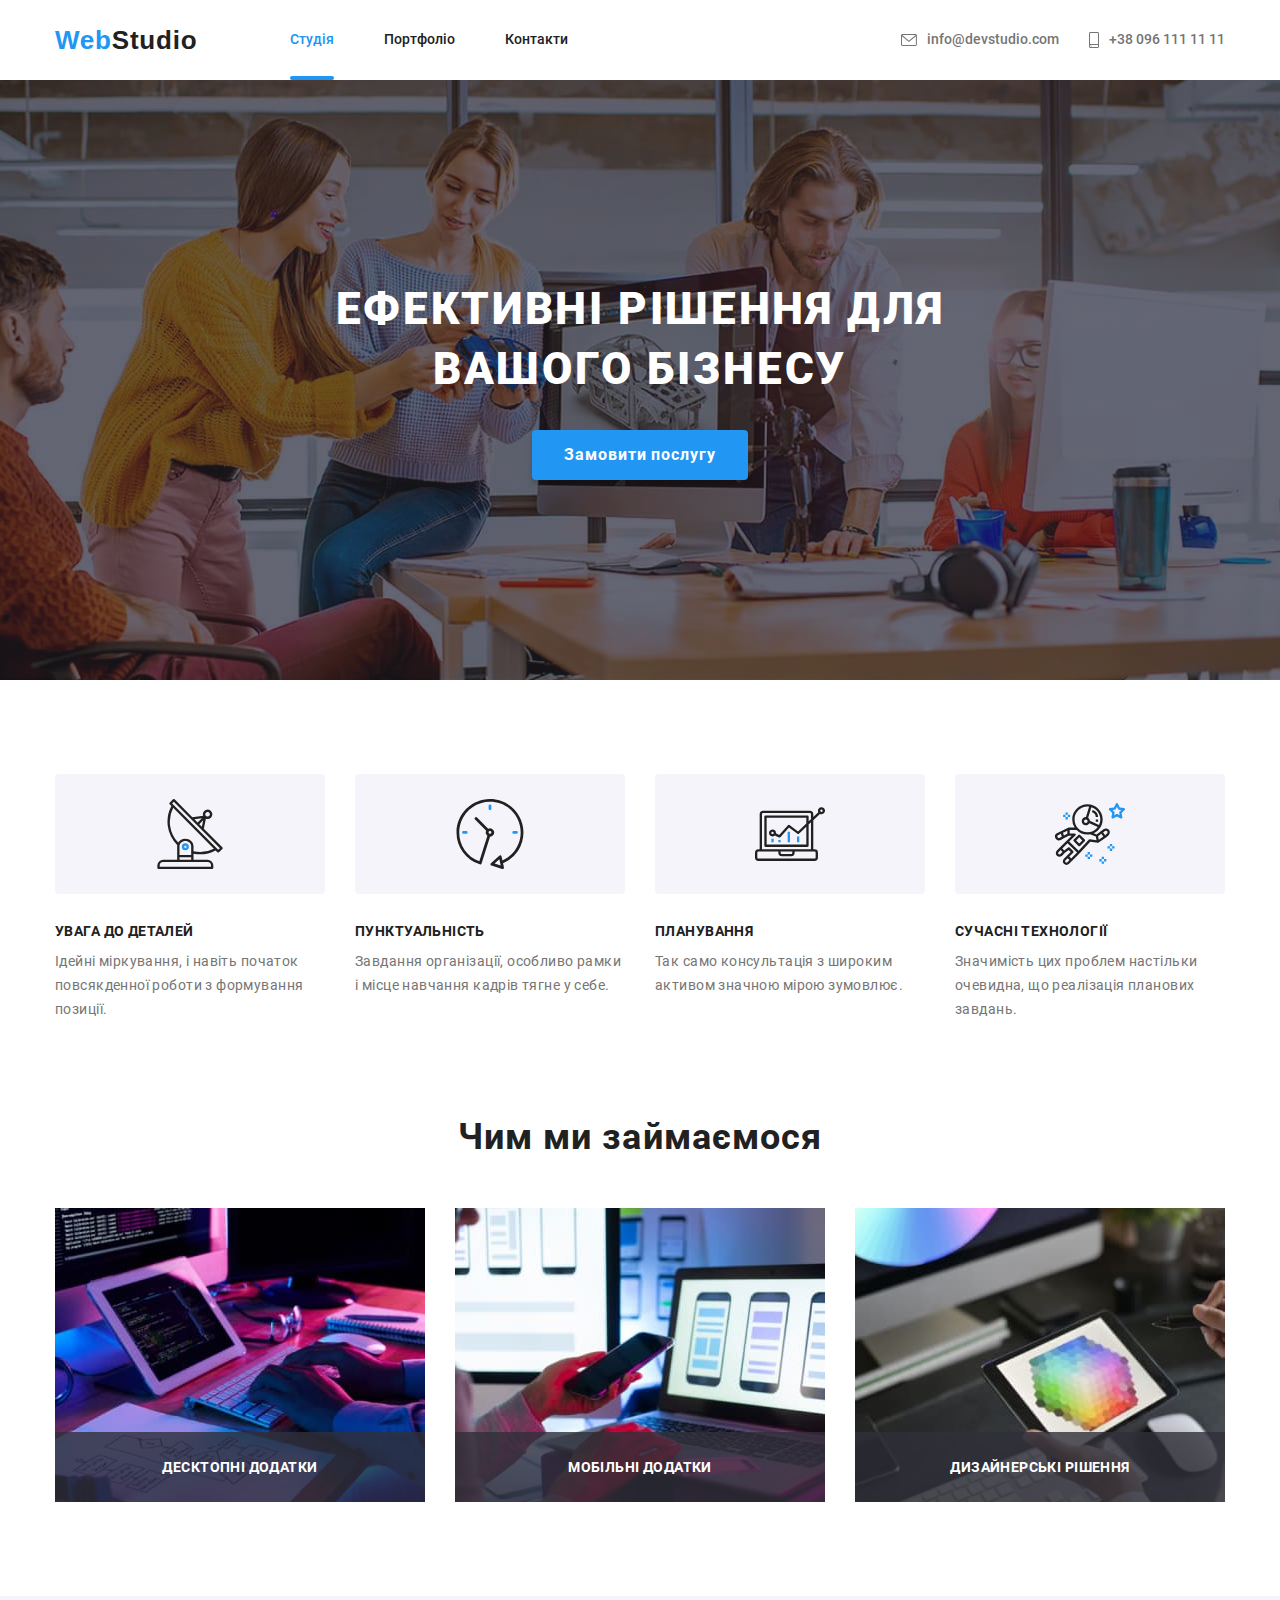
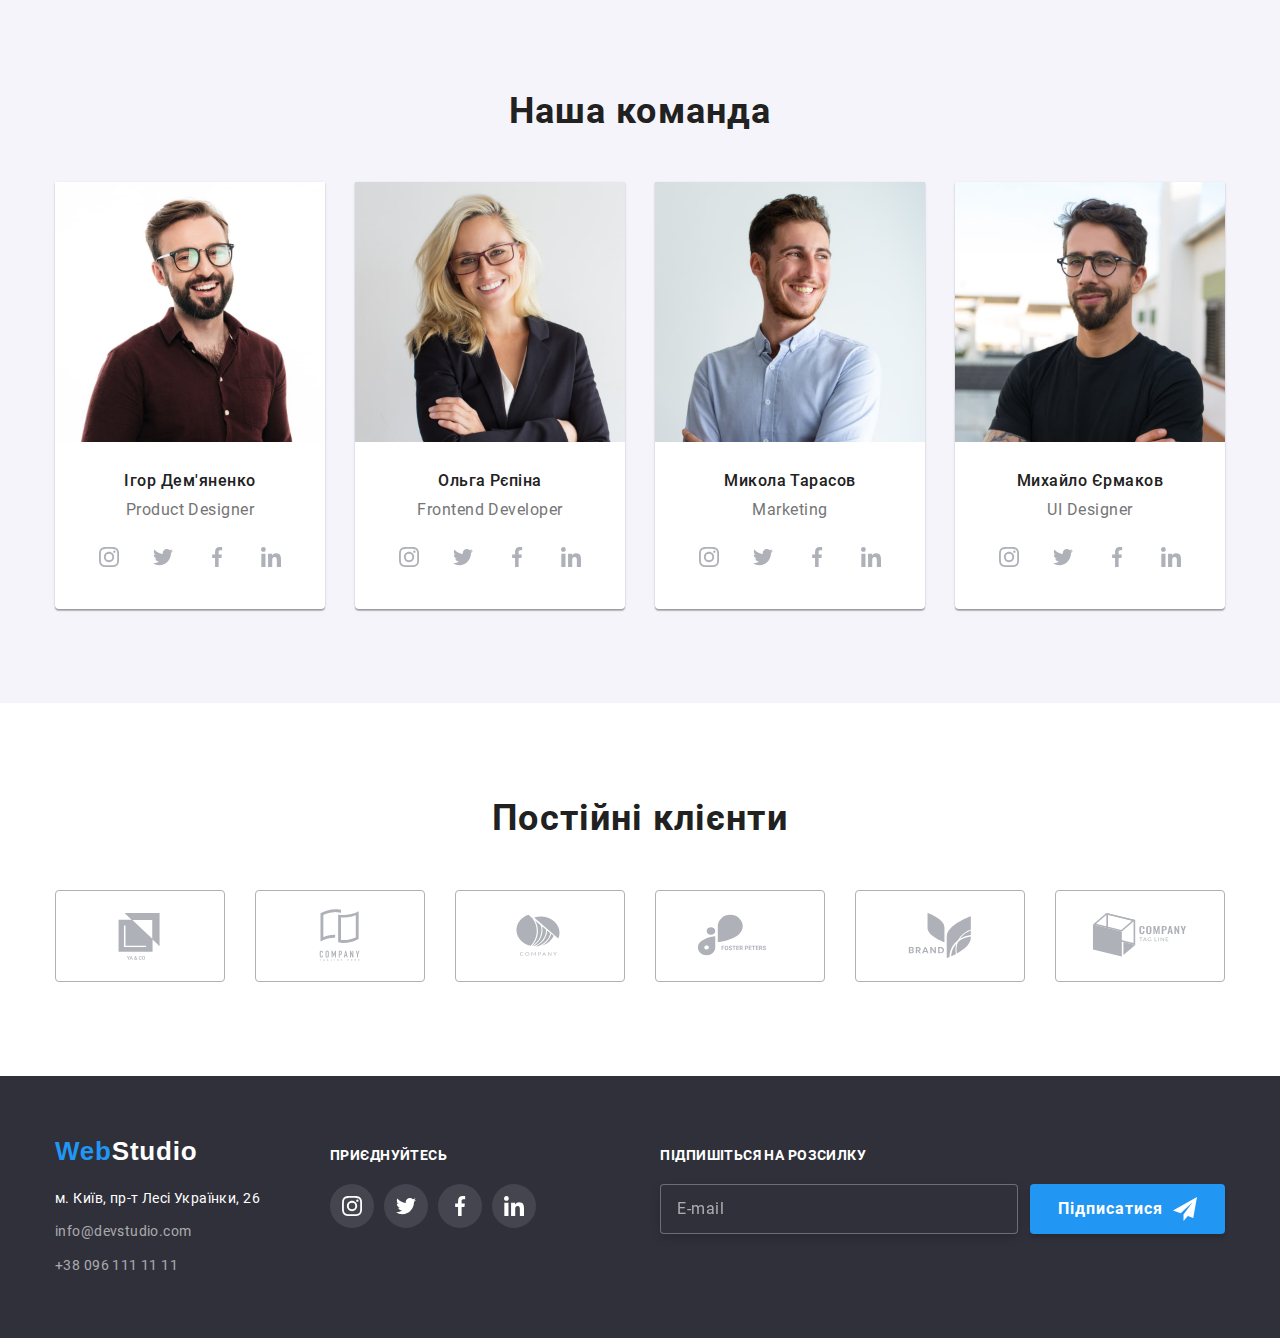
==== index.html @ 808eb2e2 "Загрузка исходников из ДЗ №7" ====
<!DOCTYPE html>
<html lang="uk">
  <head>
    <meta charset="UTF-8" />
    <meta http-equiv="X-UA-Compatible" content="IE=edge" />
    <meta name="viewport" content="width=device-width, initial-scale=1.0" />
    <title>Document</title>
    <!-- Завантаження шрифтів -->
    <!-- <link rel="preconnect" href="https://fonts.googleapis.com" />
    <link rel="preconnect" href="https://fonts.gstatic.com" crossorigin />
    <link
      href="https://fonts.googleapis.com/css2?family=Raleway:wght@700&family=Roboto:wght@400;500;700;900&display=swap"
      rel="stylesheet"
    /> -->
    <!-- нормализація стилів для роботи сторінок сайту на різних браузерах -->
    <!-- <link
      rel="stylesheet"
      href="https://cdnjs.cloudflare.com/ajax/libs/modern-normalize/1.1.0/modern-normalize.min.css"
    /> -->
    <!-- Завантаження таблиці стилів -->
    <link rel="stylesheet" href="./css/main.min.css" />
  </head>
  <body>
    <header class="header">
      <div class="container header__container">
        <nav class="nav">
          <a href="./index.html" class="logo">Web<span class="logo__header">Studio</span></a>
          <ul class="nav__list">
            <li class="nav__item">
              <a href="./index.html" class="nav__link current">Студія</a>
            </li>
            <li class="nav__item"><a href="./portfolio.html" class="nav__link">Портфоліо</a></li>
            <li class="nav__item"><a href="" class="nav__link">Контакти</a></li>
          </ul>
        </nav>

        <ul class="contacts">
          <li class="contacts__item">
            <a class="contacts__link" href="mailto:info@devstudio.com">
              <svg class="contacts__icon" width="16px" height="12px">
                <use href="./images/icons.svg#icon-envelope"></use>
              </svg>
              info@devstudio.com
            </a>
          </li>
          <li class="contacts__item">
            <a class="contacts__link" href="tel:+380961111111">
              <svg class="contacts__icon" width="10px" height="16px">
                <use href="./images/icons.svg#icon-smartphone"></use>
              </svg>
              +38 096 111 11 11
            </a>
          </li>
        </ul>
      </div>
    </header>

    <main>
      <!-- Герой -->
      <section class="hero">
        <div class="container">
          <h1 class="hero__caption">Ефективні рішення для вашого бізнесу</h1>
          <button type="button" class="btn hero__btn" data-modal-open>Замовити послугу</button>
        </div>
      </section>

      <!-- Секція "feature", Особливості  -->
      <section class="features">
        <div class="container">
          <h2 class="section-caption visually-hidden">Особливості</h2>
          <ul class="features__list">
            <li class="features__item">
              <div class="features__box">
                <svg class="features__icon" width="70px" height="70px">
                  <use href="./images/icons.svg#icon-antenna"></use>
                </svg>
              </div>
              <h3 class="features__title">Увага до деталей</h3>
              <p class="features__subtitle">
                Ідейні міркування, і навіть початок повсякденної роботи з формування позиції.
              </p>
            </li>
            <li class="features__item">
              <div class="features__box">
                <svg class="features__icon" width="70px" height="70px">
                  <use href="./images/icons.svg#icon-clock"></use>
                </svg>
              </div>
              <h3 class="features__title">Пунктуальність</h3>
              <p class="features__subtitle">
                Завдання організації, особливо рамки і місце навчання кадрів тягне у себе.
              </p>
            </li>
            <li class="features__item">
              <div class="features__box">
                <svg class="features__icon" width="70px" height="70px">
                  <use href="./images/icons.svg#icon-diagram"></use>
                </svg>
              </div>
              <h3 class="features__title">Планування</h3>
              <p class="features__subtitle">
                Так само консультація з широким активом значною мірою зумовлює.
              </p>
            </li>
            <li class="features__item">
              <div class="features__box">
                <svg class="features__icon" width="70px" height="70px">
                  <use href="./images/icons.svg#icon-astronaut"></use>
                </svg>
              </div>
              <h3 class="features__title">Сучасні технології</h3>
              <p class="features__subtitle">
                Значимість цих проблем настільки очевидна, що реалізація планових завдань.
              </p>
            </li>
          </ul>
        </div>
      </section>
      <!-- Секція "product. Чим ми займаємося -->
      <section class="product">
        <div class="container">
          <h2 class="section-caption">Чим ми займаємося</h2>
          <ul class="product__list">
            <li class="product__item">
              <img src="./images/box1.jpg" alt="Десктопні додатки" width="370" />
              <h3 class="product__tittle">Десктопні додатки</h3>
            </li>
            <li class="product__item">
              <img src="./images/box2.jpg" alt="Мобільні додатки" width="370" />
              <h3 class="product__tittle">Мобільні додатки</h3>
            </li>
            <li class="product__item">
              <img src="./images/box3.jpg" alt="Дизайнерські рішення" width="370" />
              <h3 class="product__tittle">Дизайнерські рішення</h3>
            </li>
          </ul>
        </div>
      </section>
      <!-- Секція "team", Наша команда -->
      <section class="team">
        <div class="container">
          <h2 class="section-caption">Наша команда</h2>
          <ul class="team__list">
            <li class="team__item">
              <img src="./images/teamcard1.jpg" alt="Ігор Дем'яненко" width="270" />
              <div class="team__box">
                <h3 class="team__title">Ігор Дем'яненко</h3>
                <p class="team__subtitle">Product Designer</p>
                <ul class="social-list">
                  <li class="social-list__item">
                    <a class="social-list__link" href="#">
                      <svg class="social-list__icon" width="20px" height="20px">
                        <use href="./images/icons.svg#icon-instagram"></use>
                      </svg>
                    </a>
                  </li>
                  <li class="social-list__item">
                    <a class="social-list__link" href="#">
                      <svg class="social-list__icon" width="20px" height="20px">
                        <use href="./images/icons.svg#icon-twitter"></use>
                      </svg>
                    </a>
                  </li>
                  <li class="social-list__item">
                    <a class="social-list__link" href="#">
                      <svg class="social-list__icon" width="20px" height="20px">
                        <use href="./images/icons.svg#icon-facebook"></use>
                      </svg>
                    </a>
                  </li>
                  <li class="social-list__item">
                    <a class="social-list__link" href="#">
                      <svg class="social-list__icon" width="20px" height="20px">
                        <use href="./images/icons.svg#icon-linkedin"></use>
                      </svg>
                    </a>
                  </li>
                </ul>
              </div>
            </li>

            <li class="team__item">
              <img src="./images/teamcard2.jpg" alt="Ольга Рєпіна" width="270" />
              <div class="team__box">
                <h3 class="team__title">Ольга Рєпіна</h3>
                <p class="team__subtitle">Frontend Developer</p>
                <ul class="social-list">
                  <li class="social-list__item">
                    <a class="social-list__link" href="#">
                      <svg class="social-list__icon" width="20px" height="20px">
                        <use href="./images/icons.svg#icon-instagram"></use>
                      </svg>
                    </a>
                  </li>
                  <li class="social-list__item">
                    <a class="social-list__link" href="#">
                      <svg class="social-list__icon" width="20px" height="20px">
                        <use href="./images/icons.svg#icon-twitter"></use>
                      </svg>
                    </a>
                  </li>
                  <li class="social-list__item">
                    <a class="social-list__link" href="#">
                      <svg class="social-list__icon" width="20px" height="20px">
                        <use href="./images/icons.svg#icon-facebook"></use>
                      </svg>
                    </a>
                  </li>
                  <li class="social-list__item">
                    <a class="social-list__link" href="#">
                      <svg class="social-list__icon" width="20px" height="20px">
                        <use href="./images/icons.svg#icon-linkedin"></use>
                      </svg>
                    </a>
                  </li>
                </ul>
              </div>
            </li>

            <li class="team__item">
              <img src="./images/teamcard3.jpg" alt="Микола Тарасов" width="270" />
              <div class="team__box">
                <h3 class="team__title">Микола Тарасов</h3>
                <p class="team__subtitle">Marketing</p>
                <ul class="social-list">
                  <li class="social-list__item">
                    <a class="social-list__link" href="#">
                      <svg class="social-list__icon" width="20px" height="20px">
                        <use href="./images/icons.svg#icon-instagram"></use>
                      </svg>
                    </a>
                  </li>
                  <li class="social-list__item">
                    <a class="social-list__link" href="#">
                      <svg class="social-list__icon" width="20px" height="20px">
                        <use href="./images/icons.svg#icon-twitter"></use>
                      </svg>
                    </a>
                  </li>
                  <li class="social-list__item">
                    <a class="social-list__link" href="#">
                      <svg class="social-list__icon" width="20px" height="20px">
                        <use href="./images/icons.svg#icon-facebook"></use>
                      </svg>
                    </a>
                  </li>
                  <li class="social-list__item">
                    <a class="social-list__link" href="#">
                      <svg class="social-list__icon" width="20px" height="20px">
                        <use href="./images/icons.svg#icon-linkedin"></use>
                      </svg>
                    </a>
                  </li>
                </ul>
              </div>
            </li>

            <li class="team__item">
              <img src="./images/teamcard4.jpg" alt="Михайло Єрмаков" width="270" />
              <div class="team__box">
                <h3 class="team__title">Михайло Єрмаков</h3>
                <p class="team__subtitle">UI Designer</p>
                <ul class="social-list">
                  <li class="social-list__item">
                    <a class="social-list__link" href="#">
                      <svg class="social-list__icon" width="20px" height="20px">
                        <use href="./images/icons.svg#icon-instagram"></use>
                      </svg>
                    </a>
                  </li>
                  <li class="social-list__item">
                    <a class="social-list__link" href="#">
                      <svg class="social-list__icon" width="20px" height="20px">
                        <use href="./images/icons.svg#icon-twitter"></use>
                      </svg>
                    </a>
                  </li>
                  <li class="social-list__item">
                    <a class="social-list__link" href="#">
                      <svg class="social-list__icon" width="20px" height="20px">
                        <use href="./images/icons.svg#icon-facebook"></use>
                      </svg>
                    </a>
                  </li>
                  <li class="social-list__item">
                    <a class="social-list__link" href="#">
                      <svg class="social-list__icon" width="20px" height="20px">
                        <use href="./images/icons.svg#icon-linkedin"></use>
                      </svg>
                    </a>
                  </li>
                </ul>
              </div>
            </li>
          </ul>
        </div>
      </section>
      <!-- Секція "client. Постійні клієнти -->
      <section class="client">
        <div class="container">
          <h2 class="section-caption">Постійні клієнти</h2>
          <ul class="client__list">
            <li class="client__item">
              <a class="client__link" href="">
                <svg class="client__icon" width="1066px" height="60px">
                  <use href="./images/icons.svg#icon-Logo1"></use>
                </svg>
              </a>
            </li>
            <li class="client__item">
              <a class="client__link" href="">
                <svg class="client__icon" width="106px" height="60px">
                  <use href="./images/icons.svg#icon-Logo2"></use>
                </svg>
              </a>
            </li>
            <li class="client__item">
              <a class="client__link" href="">
                <svg class="client__icon" width="106px" height="60px">
                  <use href="./images/icons.svg#icon-Logo3"></use>
                </svg>
              </a>
            </li>
            <li class="client__item">
              <a class="client__link" href="">
                <svg class="client__icon" width="106px" height="60px">
                  <use href="./images/icons.svg#icon-Logo4"></use>
                </svg>
              </a>
            </li>
            <li class="client__item">
              <a class="client__link" href="">
                <svg class="client__icon" width="106px" height="60px">
                  <use href="./images/icons.svg#icon-Logo5"></use>
                </svg>
              </a>
            </li>
            <li class="client__item">
              <a class="client__link" href="">
                <svg class="client__icon" width="106px" height="60px">
                  <use href="./images/icons.svg#icon-Logo6"></use>
                </svg>
              </a>
            </li>
          </ul>
        </div>
      </section>
    </main>

    <footer class="footer">
      <div class="container footer__container">
        <div class="footer__item">
          <a href="./index.html" class="logo footer__logo"
            >Web<span class="logo__footer">Studio</span></a
          >
          <address class="address">
            <ul class="address__list">
              <li class="address__item">
                <a
                  class="address__link address__link--map"
                  href="https://goo.gl/maps/CPtrU1FHBa2aNyZL9"
                  target="_blank"
                  rel="noopener noreferrer nofollow"
                  >м. Київ, пр-т Лесі Українки, 26</a
                >
              </li>
              <li class="address__item">
                <a href="mailto:info@devstudio.com" class="address__link">info@devstudio.com</a>
              </li>
              <li class="address__item">
                <a href="tel:+380961111111" class="address__link">+38 096 111 11 11</a>
              </li>
            </ul>
          </address>
        </div>

        <div class="footer__item">
          <p class="footer__title">Приєднуйтесь</p>
          <ul class="social-list">
            <li class="social-list__item">
              <a class="social-list__link social-list__link--down" href="#">
                <svg class="social-list__icon" width="20px" height="20px">
                  <use href="./images/icons.svg#icon-instagram"></use>
                </svg>
              </a>
            </li>
            <li class="social-list__item">
              <a class="social-list__link social-list__link--down" href="#">
                <svg class="social-list__icon" width="20px" height="20px">
                  <use href="./images/icons.svg#icon-twitter"></use>
                </svg>
              </a>
            </li>
            <li class="social-list__item">
              <a class="social-list__link social-list__link--down" href="#">
                <svg class="social-list__icon" width="20px" height="20px">
                  <use href="./images/icons.svg#icon-facebook"></use>
                </svg>
              </a>
            </li>
            <li class="social-list__item">
              <a class="social-list__link social-list__link--down" href="#">
                <svg class="social-list__icon" width="20px" height="20px">
                  <use href="./images/icons.svg#icon-linkedin"></use>
                </svg>
              </a>
            </li>
          </ul>
        </div>

        <div class="footer__item">
          <p class="footer__title">Підпишіться на розсилку</p>

          <form class="footer__form">
            <input
              type="email"
              class="footer__input"
              name="email"
              id="subscribe"
              placeholder="E-mail"
            />

            <button type="submit" class="btn footer__btn">
              Підписатися
              <svg class="social-list__icon" width="24px" height="24px">
                <use href="./images/icons.svg#icon-subscribe"></use>
              </svg>
            </button>
          </form>
        </div>
      </div>
    </footer>

    <!-- Модальне вікно -->
    <div class="backdrop is-hidden" data-modal>
      <div class="modal">
        <button class="modal__btn-close" data-modal-close>
          <svg class="modal__btn-close-icon" width="18px" height="18px">
            <use href="./images/icons.svg#icon-close-modal"></use>
          </svg>
        </button>

        <h3 class="modal__title">Залиште свої дані, ми вам передзвонимо</h3>
        <form class="modal__form">
          <div class="modal__form-group" role="group">
            <label class="modal__form-label">
              <span class="modal__form-title">Ім'я</span>
              <input type="text" class="modal__form-input" name="user-name" placeholder=" " />
              <svg class="modal__form-icon" width="18px" height="18px">
                <use href="./images/icons.svg#icon-person"></use>
              </svg>
            </label>

            <label class="modal__form-label">
              <span class="modal__form-title">Телефон</span>
              <input type="tel" class="modal__form-input" name="user-phone" placeholder=" " />
              <svg class="modal__form-icon" width="18px" height="18px">
                <use href="./images/icons.svg#icon-phone"></use>
              </svg>
            </label>

            <label class="modal__form-label">
              <span class="modal__form-title">Пошта</span>
              <input type="email" class="modal__form-input" name="user-email" placeholder=" " />
              <svg class="modal__form-icon" width="18px" height="18px">
                <use href="./images/icons.svg#icon-email"></use>
              </svg>
            </label>

            <label class="modal__form-label">
              <span class="modal__form-title">Коментар</span>
              <textarea
                class="modal__form-input modal__form-input--textarea"
                name="user-text"
                placeholder="Введіть текст"
              ></textarea>
            </label>
          </div>

          <label class="modal__form-label modal__form-label--checkbox">
            <input
              type="checkbox"
              class="modal__form-checkbox"
              name="user-agreement"
              value="user-agree"
            />
            <svg class="modal__form-icon modal__form-icon--checkbox" width="16px" height="15px">
              <use href="./images/icons.svg#icon-check"></use>
            </svg>
            <span class="modal__form-title modal__form-title--checkbox">
              Погоджуюся з розсилкою та приймаю
              <a href="" class="modal__form-link">Умови договору</a>
            </span>
          </label>

          <button type="submit" class="btn modal__btn">Відправити</button>
        </form>
      </div>
    </div>

    <script src="./js/modal.js"></script>
  </body>
</html>
---- css/main.min.css ----
/*! modern-normalize v1.1.0 | MIT License | https://github.com/sindresorhus/modern-normalize */*,::before,::after{-webkit-box-sizing:border-box;box-sizing:border-box}html{line-height:1.15;-webkit-text-size-adjust:100%;-moz-tab-size:4;-o-tab-size:4;tab-size:4}body{margin:0;font-family:system-ui,-apple-system,"Segoe UI",Roboto,Helvetica,Arial,sans-serif,"Apple Color Emoji","Segoe UI Emoji"}hr{height:0;color:inherit}abbr[title]{-webkit-text-decoration:underline dotted;text-decoration:underline dotted}b,strong{font-weight:bolder}code,kbd,samp,pre{font-family:ui-monospace,SFMono-Regular,Consolas,"Liberation Mono",Menlo,monospace;font-size:1em}small{font-size:80%}sub,sup{font-size:75%;line-height:0;position:relative;vertical-align:baseline}sub{bottom:-0.25em}sup{top:-0.5em}table{text-indent:0;border-color:inherit}button,input,optgroup,select,textarea{font-family:inherit;font-size:100%;line-height:1.15;margin:0}button,select{text-transform:none}button,[type=button],[type=reset],[type=submit]{-webkit-appearance:button}::-moz-focus-inner{border-style:none;padding:0}:-moz-focusring{outline:1px dotted ButtonText}:-moz-ui-invalid{box-shadow:none}legend{padding:0}progress{vertical-align:baseline}::-webkit-inner-spin-button,::-webkit-outer-spin-button{height:auto}[type=search]{-webkit-appearance:textfield;outline-offset:-2px}::-webkit-search-decoration{-webkit-appearance:none}::-webkit-file-upload-button{-webkit-appearance:button;font:inherit}summary{display:list-item}:root{--logo-color: #2196f3;--logo-second-color: #212121;--logo-third-color: #ffffff;--main-color: #212121;--main-second-color: #757575;--main-third-color: #ffffff;--link-footer-color: rgba(255, 255, 255, 0.6);--base-background: #ffffff;--hero-background: #2f303a;--team-background: #f5f4fa;--footer-background: #2f303a;--button-hero-background: #2196f3;--button-background: #f5f4fa;--action-color: #2196f3;--action-second-color: #ffffff;--action-button-background: #2196f3;--action-button-second-background: #188ce8;--border-color: #eeeeee;--hero-second-background: #c4c4c4;--features-background: #f5f4fa;--color-soc-icon: #afb1b8;--footer-second-background: rgba(255, 255, 255, 0.1)}.visually-hidden{position:absolute;white-space:nowrap;width:1px;height:1px;overflow:hidden;border:0;padding:0;clip:rect(0 0 0 0);-webkit-clip-path:inset(50%);clip-path:inset(50%);margin:-1px}@font-face{font-family:"Roboto";font-style:normal;font-weight:400;src:url("../fonts/roboto-v30-latin_cyrillic-regular.eot");src:local(""),url("../fonts/roboto-v30-latin_cyrillic-regular.eot?#iefix") format("embedded-opentype"),url("../fonts/roboto-v30-latin_cyrillic-regular.woff2") format("woff2"),url("../fonts/roboto-v30-latin_cyrillic-regular.woff") format("woff"),url("../fonts/roboto-v30-latin_cyrillic-regular.ttf") format("truetype"),url("../fonts/roboto-v30-latin_cyrillic-regular.svg#Roboto") format("svg")}@font-face{font-family:"Roboto";font-style:normal;font-weight:500;src:url("../fonts/roboto-v30-latin_cyrillic-500.eot");src:local(""),url("../fonts/roboto-v30-latin_cyrillic-500.eot?#iefix") format("embedded-opentype"),url("../fonts/roboto-v30-latin_cyrillic-500.woff2") format("woff2"),url("../fonts/roboto-v30-latin_cyrillic-500.woff") format("woff"),url("../fonts/roboto-v30-latin_cyrillic-500.ttf") format("truetype"),url("../fonts/roboto-v30-latin_cyrillic-500.svg#Roboto") format("svg")}@font-face{font-family:"Roboto";font-style:normal;font-weight:700;src:url("../fonts/roboto-v30-latin_cyrillic-700.eot");src:local(""),url("../fonts/roboto-v30-latin_cyrillic-700.eot?#iefix") format("embedded-opentype"),url("../fonts/roboto-v30-latin_cyrillic-700.woff2") format("woff2"),url("../fonts/roboto-v30-latin_cyrillic-700.woff") format("woff"),url("../fonts/roboto-v30-latin_cyrillic-700.ttf") format("truetype"),url("../fonts/roboto-v30-latin_cyrillic-700.svg#Roboto") format("svg")}@font-face{font-family:"Roboto";font-style:normal;font-weight:900;src:url("../fonts/roboto-v30-latin_cyrillic-900.eot");src:local(""),url("../fonts/roboto-v30-latin_cyrillic-900.eot?#iefix") format("embedded-opentype"),url("../fonts/roboto-v30-latin_cyrillic-900.woff2") format("woff2"),url("../fonts/roboto-v30-latin_cyrillic-900.woff") format("woff"),url("../fonts/roboto-v30-latin_cyrillic-900.ttf") format("truetype"),url("../fonts/roboto-v30-latin_cyrillic-900.svg#Roboto") format("svg")}body{font-family:"Roboto",sans-serif;color:var(--main-color);background-color:var(--base-background)}img{display:block;max-width:100%;height:auto}ul{list-style:none;padding:0;margin:0}h1,h2,h3,h4,h5,h6{margin:0}p{margin:0}.container{width:1200px;margin:0 auto;padding:0 15px}.backdrop{position:fixed;left:0;top:0;width:100%;height:100%;background-color:rgba(0,0,0,.2);visibility:visible;opacity:1;-webkit-transition:opacity 250ms cubic-bezier(0.4, 0, 0.2, 1),visibility 250ms cubic-bezier(0.4, 0, 0.2, 1);transition:opacity 250ms cubic-bezier(0.4, 0, 0.2, 1),visibility 250ms cubic-bezier(0.4, 0, 0.2, 1)}.is-hidden{visibility:hidden;opacity:0;pointer-events:none}.modal{position:absolute;top:50%;left:50%;-webkit-transform:translate(-50%, -50%) scale(1);transform:translate(-50%, -50%) scale(1);padding:40px;width:528px;height:581px;border-radius:4px;background-color:var(--base-background);-webkit-box-shadow:0px 1px 3px rgba(0,0,0,.12),0px 1px 1px rgba(0,0,0,.14),0px 2px 1px rgba(0,0,0,.2);box-shadow:0px 1px 3px rgba(0,0,0,.12),0px 1px 1px rgba(0,0,0,.14),0px 2px 1px rgba(0,0,0,.2);-webkit-transition:-webkit-transform 250ms cubic-bezier(0.4, 0, 0.2, 1),-webkit-box-shadow 250ms cubic-bezier(0.4, 0, 0.2, 1);transition:-webkit-transform 250ms cubic-bezier(0.4, 0, 0.2, 1),-webkit-box-shadow 250ms cubic-bezier(0.4, 0, 0.2, 1);transition:transform 250ms cubic-bezier(0.4, 0, 0.2, 1),box-shadow 250ms cubic-bezier(0.4, 0, 0.2, 1);transition:transform 250ms cubic-bezier(0.4, 0, 0.2, 1),box-shadow 250ms cubic-bezier(0.4, 0, 0.2, 1),-webkit-transform 250ms cubic-bezier(0.4, 0, 0.2, 1),-webkit-box-shadow 250ms cubic-bezier(0.4, 0, 0.2, 1)}.is-hidden .modal{-webkit-transform:translate(-50%, -50%) scale(1.1);transform:translate(-50%, -50%) scale(1.1);-webkit-box-shadow:none;box-shadow:none}.modal__btn-close{position:absolute;top:8px;right:8px;display:-webkit-box;display:-ms-flexbox;display:flex;-webkit-box-pack:center;-ms-flex-pack:center;justify-content:center;-webkit-box-align:center;-ms-flex-align:center;align-items:center;width:30px;height:30px;border-radius:50%;cursor:pointer;border:1px solid rgba(0,0,0,.1);background-color:var(--base-background);color:#000;-webkit-transition:color 250ms cubic-bezier(0.4, 0, 0.2, 1);transition:color 250ms cubic-bezier(0.4, 0, 0.2, 1)}.modal__btn-close:hover,.modal__btn-close:focus{color:var(--action-color)}.modal__btn-close-icon{fill:currentColor}.modal__title{margin-bottom:12px;font-weight:700;font-size:20px;line-height:1.15;text-align:center;letter-spacing:.03em;color:var(--main-color)}.modal__form-group{margin-bottom:20px}.modal__form-label{display:block;position:relative;margin-bottom:10px}.modal__form-label:last-child{margin-bottom:0px}.modal__form-title{display:block;margin-bottom:4px;font-weight:400;font-size:12px;line-height:1.17;letter-spacing:.01em;color:var(--main-second-color)}.modal__form-input{width:100%;height:40px;padding:0px 42px;border:1px solid rgba(33,33,33,.2);border-radius:4px;outline:none;-webkit-transition:border-color 250ms cubic-bezier(0.4, 0, 0.2, 1);transition:border-color 250ms cubic-bezier(0.4, 0, 0.2, 1)}.modal__form-input:focus-within{border-color:var(--action-color)}.modal__form-input:focus-within+.modal__form-icon{fill:var(--action-color)}.modal__form-icon{position:absolute;top:29px;left:12px;-webkit-transition:fill 250ms cubic-bezier(0.4, 0, 0.2, 1);transition:fill 250ms cubic-bezier(0.4, 0, 0.2, 1)}.modal__form-input--textarea{display:block;width:100%;height:120px;padding:12px 16px;resize:none;font-weight:400;font-size:12px;line-height:14px;letter-spacing:.01em}.modal__form-input--textarea::-webkit-input-placeholder{font-weight:400;font-size:12px;line-height:14px;letter-spacing:.01em;color:rgba(117,117,117,.5)}.modal__form-input--textarea::-moz-placeholder{font-weight:400;font-size:12px;line-height:14px;letter-spacing:.01em;color:rgba(117,117,117,.5)}.modal__form-input--textarea:-ms-input-placeholder{font-weight:400;font-size:12px;line-height:14px;letter-spacing:.01em;color:rgba(117,117,117,.5)}.modal__form-input--textarea::-ms-input-placeholder{font-weight:400;font-size:12px;line-height:14px;letter-spacing:.01em;color:rgba(117,117,117,.5)}.modal__form-input--textarea::placeholder{font-weight:400;font-size:12px;line-height:14px;letter-spacing:.01em;color:rgba(117,117,117,.5)}.modal__form-label--checkbox{position:relative;margin-bottom:30px}.modal__form-checkbox{position:absolute;white-space:nowrap;width:1px;height:1px;overflow:hidden;border:0;padding:0;clip:rect(0 0 0 0);-webkit-clip-path:inset(50%);clip-path:inset(50%);margin:-1px}.modal__form-icon--checkbox{position:absolute;top:4px;left:13px;border:2px solid var(--main-color);border-radius:3px;overflow:hidden}.modal__form-checkbox:checked+.modal__form-icon--checkbox{border:none;background-color:var(--action-color)}.modal__form-title--checkbox{display:inline;padding-left:36px;font-weight:400;font-size:14px;line-height:1.71;letter-spacing:.03em;color:var(--main-second-color)}.modal__form-link{font-weight:400;font-size:14px;line-height:1.71;letter-spacing:.03em;color:var(--action-color)}.modal__btn{display:block;padding:10px 52px;margin:0px auto}.logo{margin-right:93px;font-family:"Raleway",sans-serif;font-weight:700;font-size:26px;line-height:1.19;letter-spacing:.03em;text-decoration:none;color:var(--logo-color)}.btn{padding:10px 32px;border:none;font-family:inherit;font-weight:700;font-size:16px;line-height:1.88;text-align:center;letter-spacing:.06em;color:var(--main-third-color);cursor:pointer;background-color:var(--button-hero-background);-webkit-box-shadow:0px 4px 4px rgba(0,0,0,.15);box-shadow:0px 4px 4px rgba(0,0,0,.15);border-radius:4px;-webkit-transition:background-color 250ms cubic-bezier(0.4, 0, 0.2, 1),-webkit-box-shadow 250ms cubic-bezier(0.4, 0, 0.2, 1);transition:background-color 250ms cubic-bezier(0.4, 0, 0.2, 1),-webkit-box-shadow 250ms cubic-bezier(0.4, 0, 0.2, 1);transition:background-color 250ms cubic-bezier(0.4, 0, 0.2, 1),box-shadow 250ms cubic-bezier(0.4, 0, 0.2, 1);transition:background-color 250ms cubic-bezier(0.4, 0, 0.2, 1),box-shadow 250ms cubic-bezier(0.4, 0, 0.2, 1),-webkit-box-shadow 250ms cubic-bezier(0.4, 0, 0.2, 1)}.btn:hover,.btn:focus{background-color:var(--action-button-second-background);-webkit-box-shadow:0px 4px 4px rgba(0,0,0,.15);box-shadow:0px 4px 4px rgba(0,0,0,.15)}.section-caption{margin-bottom:50px;font-weight:700;font-size:36px;line-height:1.17;text-align:center;letter-spacing:.03em}.social-list{display:-webkit-box;display:-ms-flexbox;display:flex;-webkit-box-pack:center;-ms-flex-pack:center;justify-content:center;gap:10px}.social-list__link{display:-webkit-box;display:-ms-flexbox;display:flex;-webkit-box-pack:center;-ms-flex-pack:center;justify-content:center;-webkit-box-align:center;-ms-flex-align:center;align-items:center;width:44px;height:44px;border-radius:50%;background-color:var(--base-background);color:var(--color-soc-icon);-webkit-transition:background-color 250ms cubic-bezier(0.4, 0, 0.2, 1),color 250ms cubic-bezier(0.4, 0, 0.2, 1);transition:background-color 250ms cubic-bezier(0.4, 0, 0.2, 1),color 250ms cubic-bezier(0.4, 0, 0.2, 1)}.social-list__link:hover,.social-list__link:focus{background-color:var(--action-color);color:var(--action-second-color)}.social-list__icon{fill:currentColor}.filter{display:-webkit-box;display:-ms-flexbox;display:flex;-webkit-box-pack:center;-ms-flex-pack:center;justify-content:center;margin-bottom:50px}.filter__item:not(:last-child){margin-right:8px}.filter__btn{padding:6px 22px;font-family:inherit;font-weight:500;font-size:16px;line-height:1.63;text-align:center;letter-spacing:.03em;cursor:pointer;background-color:var(--button-background);border-radius:4px;border:none;-webkit-box-shadow:none;box-shadow:none;-webkit-transition:color 250ms cubic-bezier(0.4, 0, 0.2, 1),background-color 250ms cubic-bezier(0.4, 0, 0.2, 1),-webkit-box-shadow 250ms cubic-bezier(0.4, 0, 0.2, 1);transition:color 250ms cubic-bezier(0.4, 0, 0.2, 1),background-color 250ms cubic-bezier(0.4, 0, 0.2, 1),-webkit-box-shadow 250ms cubic-bezier(0.4, 0, 0.2, 1);transition:color 250ms cubic-bezier(0.4, 0, 0.2, 1),background-color 250ms cubic-bezier(0.4, 0, 0.2, 1),box-shadow 250ms cubic-bezier(0.4, 0, 0.2, 1);transition:color 250ms cubic-bezier(0.4, 0, 0.2, 1),background-color 250ms cubic-bezier(0.4, 0, 0.2, 1),box-shadow 250ms cubic-bezier(0.4, 0, 0.2, 1),-webkit-box-shadow 250ms cubic-bezier(0.4, 0, 0.2, 1)}.filter__btn:hover,.filter__btn:focus{color:var(--action-second-color);background-color:var(--action-button-background);-webkit-box-shadow:0px 3px 1px rgba(0,0,0,.1),0px 1px 2px rgba(0,0,0,.08),0px 2px 2px rgba(0,0,0,.12);box-shadow:0px 3px 1px rgba(0,0,0,.1),0px 1px 2px rgba(0,0,0,.08),0px 2px 2px rgba(0,0,0,.12)}.filter__btn--first{padding:6px 25px}.header__container,.nav__list,.contacts{display:-webkit-box;display:-ms-flexbox;display:flex;-webkit-box-align:center;-ms-flex-align:center;align-items:center;margin-left:auto}.nav{display:-webkit-box;display:-ms-flexbox;display:flex;-webkit-box-align:center;-ms-flex-align:center;align-items:center}.nav__item:not(:last-child){margin-right:50px}.contacts__item:not(:last-child){margin-right:30px}.logo__header{color:var(--logo-second-color)}.nav__link,.contacts__link{position:relative;display:-webkit-box;display:-ms-flexbox;display:flex;-webkit-box-align:center;-ms-flex-align:center;align-items:center;padding-top:32px;padding-bottom:32px;font-weight:500;font-size:14px;line-height:1.14;text-decoration:none;color:var(--main-color);-webkit-transition:color 250ms cubic-bezier(0.4, 0, 0.2, 1);transition:color 250ms cubic-bezier(0.4, 0, 0.2, 1)}.contacts__link{color:var(--main-second-color)}.nav__link:hover,.nav__link:focus,.contacts__link:hover,.contacts__link:focus{color:var(--action-color)}.current{color:var(--action-color)}.current::after{content:"";position:absolute;bottom:0;left:0;width:100%;height:4px;border-radius:2px;background-color:var(--action-color)}.contacts__icon{fill:currentColor;margin-right:10px}.header--border{border-bottom:1px solid #ececec}.hero{background-color:var(--hero-second-background);text-align:center;padding:200px 0px;max-width:1600px;margin:0 auto;background-image:-webkit-gradient(linear, left top, left bottom, from(rgba(47, 48, 58, 0.4)), to(rgba(47, 48, 58, 0.4))),url("../images/hero.jpg");background-image:linear-gradient(rgba(47, 48, 58, 0.4), rgba(47, 48, 58, 0.4)),url("../images/hero.jpg");background-repeat:no-repeat;background-position:50% 50%}.hero__caption{width:696px;margin:0px auto;margin-bottom:30px;font-weight:900;font-size:44px;line-height:1.36;letter-spacing:.06em;text-transform:uppercase;color:var(--main-third-color)}.features{padding:94px 0px}.features__list{display:-webkit-box;display:-ms-flexbox;display:flex}.features__item{width:calc((100% - 90px)/4)}.features__item:not(:last-child){margin-right:30px}.features__box{display:-webkit-box;display:-ms-flexbox;display:flex;-webkit-box-pack:center;-ms-flex-pack:center;justify-content:center;-webkit-box-align:center;-ms-flex-align:center;align-items:center;height:120px;margin-bottom:30px;background:var(--features-background);border-radius:4px}.features__title{margin-bottom:10px;font-weight:700;font-size:14px;line-height:1.14;letter-spacing:.03em;text-transform:uppercase}.features__subtitle{font-weight:400;font-size:14px;line-height:1.71;letter-spacing:.03em;color:var(--main-second-color)}.product{padding-bottom:94px}.product__list{display:-webkit-box;display:-ms-flexbox;display:flex}.product__item{position:relative}.product__item:not(:last-child){margin-right:30px}.product__tittle{position:absolute;bottom:0;left:0;display:-webkit-box;display:-ms-flexbox;display:flex;-webkit-box-pack:center;-ms-flex-pack:center;justify-content:center;-webkit-box-align:center;-ms-flex-align:center;align-items:center;width:100%;height:70px;font-weight:700;font-size:14px;line-height:1.43;text-transform:uppercase;letter-spacing:.03em;color:var(--main-third-color);background-color:rgba(47,48,58,.8)}.team{padding:94px 0px;background-color:var(--team-background)}.team__list{display:-webkit-box;display:-ms-flexbox;display:flex;-webkit-box-pack:justify;-ms-flex-pack:justify;justify-content:space-between}.team__item{background-color:var(--base-background);-webkit-box-shadow:0px 1px 3px rgba(0,0,0,.12),0px 1px 1px rgba(0,0,0,.14),0px 2px 1px rgba(0,0,0,.2);box-shadow:0px 1px 3px rgba(0,0,0,.12),0px 1px 1px rgba(0,0,0,.14),0px 2px 1px rgba(0,0,0,.2);border-radius:0px 0px 4px 4px}.team__box{padding:30px 0px}.team__title,.team__subtitle{margin-bottom:10px;font-weight:500;font-size:16px;line-height:1.18;text-align:center;letter-spacing:.03em}.team__subtitle{margin-bottom:16px;font-weight:400;color:var(--main-second-color)}.client{padding-top:94px;padding-bottom:94px}.client__list{display:-webkit-box;display:-ms-flexbox;display:flex;-webkit-box-pack:center;-ms-flex-pack:center;justify-content:center;gap:30px}.client__link{display:-webkit-box;display:-ms-flexbox;display:flex;-webkit-box-pack:center;-ms-flex-pack:center;justify-content:center;-webkit-box-align:center;-ms-flex-align:center;align-items:center;width:170px;height:92px;border-radius:4px;border:1px solid #afb1b8;color:var(--color-soc-icon);-webkit-transition:border-color 250ms cubic-bezier(0.4, 0, 0.2, 1),color 250ms cubic-bezier(0.4, 0, 0.2, 1);transition:border-color 250ms cubic-bezier(0.4, 0, 0.2, 1),color 250ms cubic-bezier(0.4, 0, 0.2, 1)}.client__link:hover,.client__link:focus{border-color:currentColor;color:var(--action-color)}.client__icon{fill:currentColor}.footer{padding:60px 0px;background-color:var(--footer-background)}.footer__container{display:-webkit-box;display:-ms-flexbox;display:flex;-webkit-box-align:baseline;-ms-flex-align:baseline;align-items:baseline}.footer__item:nth-child(2){margin-left:70px;margin-right:auto}.footer__logo{display:block;margin-right:0px;margin-bottom:20px}.logo__footer{color:var(--logo-third-color)}.address__item{margin-bottom:10px}.address__item:last-child{margin-bottom:0px}.address__link{font-style:normal;font-weight:400;font-size:14px;line-height:1.71;letter-spacing:.03em;color:var(--link-footer-color);text-decoration:none;-webkit-transition:color 250ms cubic-bezier(0.4, 0, 0.2, 1);transition:color 250ms cubic-bezier(0.4, 0, 0.2, 1)}.address__link:hover,.address__link:focus{color:var(--action-color)}.address__link--map{color:var(--main-third-color)}.footer__title{margin-bottom:20px;font-weight:700;font-size:14px;line-height:1.14;letter-spacing:.03em;text-transform:uppercase;color:var(--main-third-color)}.social-list__link--down{background-color:var(--footer-second-background);color:var(--base-background);fill:currentColor}.social-list__link--down:hover,.social-list__link--down:focus{background-color:var(--action-color)}.footer__form{display:-webkit-box;display:-ms-flexbox;display:flex;-webkit-box-align:center;-ms-flex-align:center;align-items:center;gap:12px}.footer__input{width:358px;height:50px;padding:0px 16px;font-weight:400;font-size:16px;line-height:1.25;letter-spacing:.03em;color:var(--main-third-color);border:1px solid rgba(255,255,255,.3);border-radius:4px;background-color:var(--hero-background);-webkit-filter:drop-shadow(0px 4px 4px rgba(0, 0, 0, 0.15));filter:drop-shadow(0px 4px 4px rgba(0, 0, 0, 0.15));outline:none;-webkit-transition:border-color 250ms cubic-bezier(0.4, 0, 0.2, 1);transition:border-color 250ms cubic-bezier(0.4, 0, 0.2, 1)}.footer__input::-webkit-input-placeholder{color:var(--link-footer-color)}.footer__input::-moz-placeholder{color:var(--link-footer-color)}.footer__input:-ms-input-placeholder{color:var(--link-footer-color)}.footer__input::-ms-input-placeholder{color:var(--link-footer-color)}.footer__input::placeholder{color:var(--link-footer-color)}.footer__input:focus{border-color:var(--action-color)}.footer__btn{display:-webkit-box;display:-ms-flexbox;display:flex;-webkit-box-pack:center;-ms-flex-pack:center;justify-content:center;-webkit-box-align:center;-ms-flex-align:center;align-items:center;gap:10px;padding:10px 28px}.projects{padding-top:94px;padding-bottom:94px}.projects__list{display:-webkit-box;display:-ms-flexbox;display:flex;-ms-flex-wrap:wrap;flex-wrap:wrap}.projects__item{background:var(--base-background)}.projects__item:not(:nth-child(3n)){margin-right:30px}.projects__item:not(:nth-last-child(-n+3)){margin-bottom:30px}.projects__link{display:block;text-decoration:none;-webkit-transition:-webkit-box-shadow 250ms cubic-bezier(0.4, 0, 0.2, 1);transition:-webkit-box-shadow 250ms cubic-bezier(0.4, 0, 0.2, 1);transition:box-shadow 250ms cubic-bezier(0.4, 0, 0.2, 1);transition:box-shadow 250ms cubic-bezier(0.4, 0, 0.2, 1), -webkit-box-shadow 250ms cubic-bezier(0.4, 0, 0.2, 1)}.projects__link:hover{-webkit-box-shadow:0px 1px 1px rgba(0,0,0,.12),0px 4px 4px rgba(0,0,0,.06),1px 4px 6px rgba(0,0,0,.16);box-shadow:0px 1px 1px rgba(0,0,0,.12),0px 4px 4px rgba(0,0,0,.06),1px 4px 6px rgba(0,0,0,.16)}.projects__thumb{position:relative;overflow:hidden}.projects__overlay{position:absolute;top:0;left:0;width:100%;height:100%;padding:63px 24px;font-weight:400;font-size:18px;line-height:1.56;letter-spacing:.03em;color:var(--main-third-color);background-color:rgba(33,150,243,.9);-webkit-transform:translateY(101%);transform:translateY(101%);-webkit-transition:-webkit-transform 250ms cubic-bezier(0.4, 0, 0.2, 1);transition:-webkit-transform 250ms cubic-bezier(0.4, 0, 0.2, 1);transition:transform 250ms cubic-bezier(0.4, 0, 0.2, 1);transition:transform 250ms cubic-bezier(0.4, 0, 0.2, 1), -webkit-transform 250ms cubic-bezier(0.4, 0, 0.2, 1)}.projects__link:hover .projects__overlay{-webkit-transform:translateY(0%);transform:translateY(0%)}.projects__text-box{padding:20px 24px;border-right:1px solid var(--border-color);border-bottom:1px solid var(--border-color);border-left:1px solid var(--border-color)}.projects__title{margin-bottom:4px;font-weight:700;font-size:18px;line-height:2;letter-spacing:.06em;color:var(--main-color)}.projects__subtitle{font-weight:400;font-size:16px;line-height:1.88;letter-spacing:.03em;color:var(--main-second-color)}/*# sourceMappingURL=main.min.css.map */
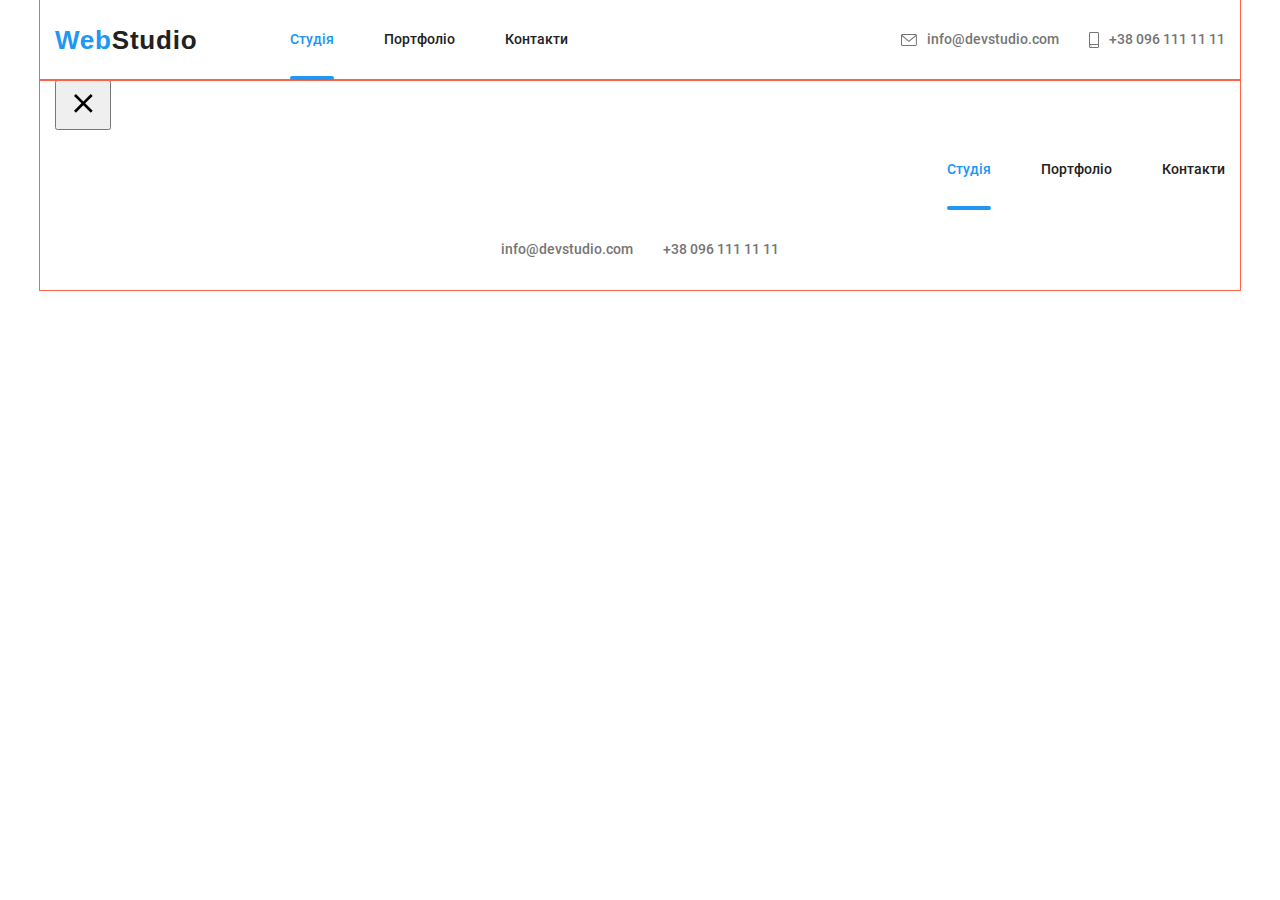
==== commit c83174a2: "Етап створення мобільного меню" ====
--- a/index.html
+++ b/index.html
@@ -52,20 +52,27 @@
             </a>
           </li>
         </ul>
+
+        <button class="header__btn-burger">
+          <svg width="40px" height="40px" aria-label="Перемикач мобільного меню">
+            <use class="icon-menu" href="./images/icons.svg#icon-burger-menu"></use>
+            <!-- <use class="icon-cross" href="./images/icons.svg#icon-burger-cross"></use> -->
+          </svg>
+        </button>
       </div>
     </header>
 
     <main>
       <!-- Герой -->
-      <section class="hero">
+      <!-- <section class="hero">
         <div class="container">
           <h1 class="hero__caption">Ефективні рішення для вашого бізнесу</h1>
           <button type="button" class="btn hero__btn" data-modal-open>Замовити послугу</button>
         </div>
-      </section>
+      </section> -->
 
       <!-- Секція "feature", Особливості  -->
-      <section class="features">
+      <!-- <section class="features">
         <div class="container">
           <h2 class="section-caption visually-hidden">Особливості</h2>
           <ul class="features__list">
@@ -115,9 +122,10 @@
             </li>
           </ul>
         </div>
-      </section>
+      </section> -->
+
       <!-- Секція "product. Чим ми займаємося -->
-      <section class="product">
+      <!-- <section class="product">
         <div class="container">
           <h2 class="section-caption">Чим ми займаємося</h2>
           <ul class="product__list">
@@ -135,9 +143,10 @@
             </li>
           </ul>
         </div>
-      </section>
+      </section> -->
+
       <!-- Секція "team", Наша команда -->
-      <section class="team">
+      <!-- <section class="team">
         <div class="container">
           <h2 class="section-caption">Наша команда</h2>
           <ul class="team__list">
@@ -294,9 +303,10 @@
             </li>
           </ul>
         </div>
-      </section>
+      </section> -->
+
       <!-- Секція "client. Постійні клієнти -->
-      <section class="client">
+      <!-- <section class="client">
         <div class="container">
           <h2 class="section-caption">Постійні клієнти</h2>
           <ul class="client__list">
@@ -344,10 +354,10 @@
             </li>
           </ul>
         </div>
-      </section>
+      </section> -->
     </main>
 
-    <footer class="footer">
+    <!-- <footer class="footer">
       <div class="container footer__container">
         <div class="footer__item">
           <a href="./index.html" class="logo footer__logo"
@@ -429,7 +439,37 @@
           </form>
         </div>
       </div>
-    </footer>
+    </footer> -->
+
+    <!-- Модальне меню -->
+    <div class="modile-menu">
+      <div class="container">
+        <button class="modile-menu__close-button">
+          <svg width="40px" height="40px">
+            <use class="icon-cross" href="./images/icons.svg#icon-burger-cross"></use>
+          </svg>
+        </button>
+
+        <nav class="nav">
+          <ul class="nav__list">
+            <li class="nav__item">
+              <a href="./index.html" class="nav__link current">Студія</a>
+            </li>
+            <li class="nav__item"><a href="./portfolio.html" class="nav__link">Портфоліо</a></li>
+            <li class="nav__item"><a href="" class="nav__link">Контакти</a></li>
+          </ul>
+        </nav>
+
+        <ul class="contacts">
+          <li class="contacts__item">
+            <a class="contacts__link" href="mailto:info@devstudio.com"> info@devstudio.com </a>
+          </li>
+          <li class="contacts__item">
+            <a class="contacts__link" href="tel:+380961111111"> +38 096 111 11 11 </a>
+          </li>
+        </ul>
+      </div>
+    </div>
 
     <!-- Модальне вікно -->
     <div class="backdrop is-hidden" data-modal>
@@ -498,6 +538,7 @@
       </div>
     </div>
 
+    <script src="./js/menu.js"></script>
     <script src="./js/modal.js"></script>
   </body>
 </html>
--- a/css/main.min.css
+++ b/css/main.min.css
@@ -1 +1 @@
-/*! modern-normalize v1.1.0 | MIT License | https://github.com/sindresorhus/modern-normalize */*,::before,::after{-webkit-box-sizing:border-box;box-sizing:border-box}html{line-height:1.15;-webkit-text-size-adjust:100%;-moz-tab-size:4;-o-tab-size:4;tab-size:4}body{margin:0;font-family:system-ui,-apple-system,"Segoe UI",Roboto,Helvetica,Arial,sans-serif,"Apple Color Emoji","Segoe UI Emoji"}hr{height:0;color:inherit}abbr[title]{-webkit-text-decoration:underline dotted;text-decoration:underline dotted}b,strong{font-weight:bolder}code,kbd,samp,pre{font-family:ui-monospace,SFMono-Regular,Consolas,"Liberation Mono",Menlo,monospace;font-size:1em}small{font-size:80%}sub,sup{font-size:75%;line-height:0;position:relative;vertical-align:baseline}sub{bottom:-0.25em}sup{top:-0.5em}table{text-indent:0;border-color:inherit}button,input,optgroup,select,textarea{font-family:inherit;font-size:100%;line-height:1.15;margin:0}button,select{text-transform:none}button,[type=button],[type=reset],[type=submit]{-webkit-appearance:button}::-moz-focus-inner{border-style:none;padding:0}:-moz-focusring{outline:1px dotted ButtonText}:-moz-ui-invalid{box-shadow:none}legend{padding:0}progress{vertical-align:baseline}::-webkit-inner-spin-button,::-webkit-outer-spin-button{height:auto}[type=search]{-webkit-appearance:textfield;outline-offset:-2px}::-webkit-search-decoration{-webkit-appearance:none}::-webkit-file-upload-button{-webkit-appearance:button;font:inherit}summary{display:list-item}:root{--logo-color: #2196f3;--logo-second-color: #212121;--logo-third-color: #ffffff;--main-color: #212121;--main-second-color: #757575;--main-third-color: #ffffff;--link-footer-color: rgba(255, 255, 255, 0.6);--base-background: #ffffff;--hero-background: #2f303a;--team-background: #f5f4fa;--footer-background: #2f303a;--button-hero-background: #2196f3;--button-background: #f5f4fa;--action-color: #2196f3;--action-second-color: #ffffff;--action-button-background: #2196f3;--action-button-second-background: #188ce8;--border-color: #eeeeee;--hero-second-background: #c4c4c4;--features-background: #f5f4fa;--color-soc-icon: #afb1b8;--footer-second-background: rgba(255, 255, 255, 0.1)}.visually-hidden{position:absolute;white-space:nowrap;width:1px;height:1px;overflow:hidden;border:0;padding:0;clip:rect(0 0 0 0);-webkit-clip-path:inset(50%);clip-path:inset(50%);margin:-1px}@font-face{font-family:"Roboto";font-style:normal;font-weight:400;src:url("../fonts/roboto-v30-latin_cyrillic-regular.eot");src:local(""),url("../fonts/roboto-v30-latin_cyrillic-regular.eot?#iefix") format("embedded-opentype"),url("../fonts/roboto-v30-latin_cyrillic-regular.woff2") format("woff2"),url("../fonts/roboto-v30-latin_cyrillic-regular.woff") format("woff"),url("../fonts/roboto-v30-latin_cyrillic-regular.ttf") format("truetype"),url("../fonts/roboto-v30-latin_cyrillic-regular.svg#Roboto") format("svg")}@font-face{font-family:"Roboto";font-style:normal;font-weight:500;src:url("../fonts/roboto-v30-latin_cyrillic-500.eot");src:local(""),url("../fonts/roboto-v30-latin_cyrillic-500.eot?#iefix") format("embedded-opentype"),url("../fonts/roboto-v30-latin_cyrillic-500.woff2") format("woff2"),url("../fonts/roboto-v30-latin_cyrillic-500.woff") format("woff"),url("../fonts/roboto-v30-latin_cyrillic-500.ttf") format("truetype"),url("../fonts/roboto-v30-latin_cyrillic-500.svg#Roboto") format("svg")}@font-face{font-family:"Roboto";font-style:normal;font-weight:700;src:url("../fonts/roboto-v30-latin_cyrillic-700.eot");src:local(""),url("../fonts/roboto-v30-latin_cyrillic-700.eot?#iefix") format("embedded-opentype"),url("../fonts/roboto-v30-latin_cyrillic-700.woff2") format("woff2"),url("../fonts/roboto-v30-latin_cyrillic-700.woff") format("woff"),url("../fonts/roboto-v30-latin_cyrillic-700.ttf") format("truetype"),url("../fonts/roboto-v30-latin_cyrillic-700.svg#Roboto") format("svg")}@font-face{font-family:"Roboto";font-style:normal;font-weight:900;src:url("../fonts/roboto-v30-latin_cyrillic-900.eot");src:local(""),url("../fonts/roboto-v30-latin_cyrillic-900.eot?#iefix") format("embedded-opentype"),url("../fonts/roboto-v30-latin_cyrillic-900.woff2") format("woff2"),url("../fonts/roboto-v30-latin_cyrillic-900.woff") format("woff"),url("../fonts/roboto-v30-latin_cyrillic-900.ttf") format("truetype"),url("../fonts/roboto-v30-latin_cyrillic-900.svg#Roboto") format("svg")}body{font-family:"Roboto",sans-serif;color:var(--main-color);background-color:var(--base-background)}img{display:block;max-width:100%;height:auto}ul{list-style:none;padding:0;margin:0}h1,h2,h3,h4,h5,h6{margin:0}p{margin:0}.container{width:1200px;margin:0 auto;padding:0 15px}.backdrop{position:fixed;left:0;top:0;width:100%;height:100%;background-color:rgba(0,0,0,.2);visibility:visible;opacity:1;-webkit-transition:opacity 250ms cubic-bezier(0.4, 0, 0.2, 1),visibility 250ms cubic-bezier(0.4, 0, 0.2, 1);transition:opacity 250ms cubic-bezier(0.4, 0, 0.2, 1),visibility 250ms cubic-bezier(0.4, 0, 0.2, 1)}.is-hidden{visibility:hidden;opacity:0;pointer-events:none}.modal{position:absolute;top:50%;left:50%;-webkit-transform:translate(-50%, -50%) scale(1);transform:translate(-50%, -50%) scale(1);padding:40px;width:528px;height:581px;border-radius:4px;background-color:var(--base-background);-webkit-box-shadow:0px 1px 3px rgba(0,0,0,.12),0px 1px 1px rgba(0,0,0,.14),0px 2px 1px rgba(0,0,0,.2);box-shadow:0px 1px 3px rgba(0,0,0,.12),0px 1px 1px rgba(0,0,0,.14),0px 2px 1px rgba(0,0,0,.2);-webkit-transition:-webkit-transform 250ms cubic-bezier(0.4, 0, 0.2, 1),-webkit-box-shadow 250ms cubic-bezier(0.4, 0, 0.2, 1);transition:-webkit-transform 250ms cubic-bezier(0.4, 0, 0.2, 1),-webkit-box-shadow 250ms cubic-bezier(0.4, 0, 0.2, 1);transition:transform 250ms cubic-bezier(0.4, 0, 0.2, 1),box-shadow 250ms cubic-bezier(0.4, 0, 0.2, 1);transition:transform 250ms cubic-bezier(0.4, 0, 0.2, 1),box-shadow 250ms cubic-bezier(0.4, 0, 0.2, 1),-webkit-transform 250ms cubic-bezier(0.4, 0, 0.2, 1),-webkit-box-shadow 250ms cubic-bezier(0.4, 0, 0.2, 1)}.is-hidden .modal{-webkit-transform:translate(-50%, -50%) scale(1.1);transform:translate(-50%, -50%) scale(1.1);-webkit-box-shadow:none;box-shadow:none}.modal__btn-close{position:absolute;top:8px;right:8px;display:-webkit-box;display:-ms-flexbox;display:flex;-webkit-box-pack:center;-ms-flex-pack:center;justify-content:center;-webkit-box-align:center;-ms-flex-align:center;align-items:center;width:30px;height:30px;border-radius:50%;cursor:pointer;border:1px solid rgba(0,0,0,.1);background-color:var(--base-background);color:#000;-webkit-transition:color 250ms cubic-bezier(0.4, 0, 0.2, 1);transition:color 250ms cubic-bezier(0.4, 0, 0.2, 1)}.modal__btn-close:hover,.modal__btn-close:focus{color:var(--action-color)}.modal__btn-close-icon{fill:currentColor}.modal__title{margin-bottom:12px;font-weight:700;font-size:20px;line-height:1.15;text-align:center;letter-spacing:.03em;color:var(--main-color)}.modal__form-group{margin-bottom:20px}.modal__form-label{display:block;position:relative;margin-bottom:10px}.modal__form-label:last-child{margin-bottom:0px}.modal__form-title{display:block;margin-bottom:4px;font-weight:400;font-size:12px;line-height:1.17;letter-spacing:.01em;color:var(--main-second-color)}.modal__form-input{width:100%;height:40px;padding:0px 42px;border:1px solid rgba(33,33,33,.2);border-radius:4px;outline:none;-webkit-transition:border-color 250ms cubic-bezier(0.4, 0, 0.2, 1);transition:border-color 250ms cubic-bezier(0.4, 0, 0.2, 1)}.modal__form-input:focus-within{border-color:var(--action-color)}.modal__form-input:focus-within+.modal__form-icon{fill:var(--action-color)}.modal__form-icon{position:absolute;top:29px;left:12px;-webkit-transition:fill 250ms cubic-bezier(0.4, 0, 0.2, 1);transition:fill 250ms cubic-bezier(0.4, 0, 0.2, 1)}.modal__form-input--textarea{display:block;width:100%;height:120px;padding:12px 16px;resize:none;font-weight:400;font-size:12px;line-height:14px;letter-spacing:.01em}.modal__form-input--textarea::-webkit-input-placeholder{font-weight:400;font-size:12px;line-height:14px;letter-spacing:.01em;color:rgba(117,117,117,.5)}.modal__form-input--textarea::-moz-placeholder{font-weight:400;font-size:12px;line-height:14px;letter-spacing:.01em;color:rgba(117,117,117,.5)}.modal__form-input--textarea:-ms-input-placeholder{font-weight:400;font-size:12px;line-height:14px;letter-spacing:.01em;color:rgba(117,117,117,.5)}.modal__form-input--textarea::-ms-input-placeholder{font-weight:400;font-size:12px;line-height:14px;letter-spacing:.01em;color:rgba(117,117,117,.5)}.modal__form-input--textarea::placeholder{font-weight:400;font-size:12px;line-height:14px;letter-spacing:.01em;color:rgba(117,117,117,.5)}.modal__form-label--checkbox{position:relative;margin-bottom:30px}.modal__form-checkbox{position:absolute;white-space:nowrap;width:1px;height:1px;overflow:hidden;border:0;padding:0;clip:rect(0 0 0 0);-webkit-clip-path:inset(50%);clip-path:inset(50%);margin:-1px}.modal__form-icon--checkbox{position:absolute;top:4px;left:13px;border:2px solid var(--main-color);border-radius:3px;overflow:hidden}.modal__form-checkbox:checked+.modal__form-icon--checkbox{border:none;background-color:var(--action-color)}.modal__form-title--checkbox{display:inline;padding-left:36px;font-weight:400;font-size:14px;line-height:1.71;letter-spacing:.03em;color:var(--main-second-color)}.modal__form-link{font-weight:400;font-size:14px;line-height:1.71;letter-spacing:.03em;color:var(--action-color)}.modal__btn{display:block;padding:10px 52px;margin:0px auto}.logo{margin-right:93px;font-family:"Raleway",sans-serif;font-weight:700;font-size:26px;line-height:1.19;letter-spacing:.03em;text-decoration:none;color:var(--logo-color)}.btn{padding:10px 32px;border:none;font-family:inherit;font-weight:700;font-size:16px;line-height:1.88;text-align:center;letter-spacing:.06em;color:var(--main-third-color);cursor:pointer;background-color:var(--button-hero-background);-webkit-box-shadow:0px 4px 4px rgba(0,0,0,.15);box-shadow:0px 4px 4px rgba(0,0,0,.15);border-radius:4px;-webkit-transition:background-color 250ms cubic-bezier(0.4, 0, 0.2, 1),-webkit-box-shadow 250ms cubic-bezier(0.4, 0, 0.2, 1);transition:background-color 250ms cubic-bezier(0.4, 0, 0.2, 1),-webkit-box-shadow 250ms cubic-bezier(0.4, 0, 0.2, 1);transition:background-color 250ms cubic-bezier(0.4, 0, 0.2, 1),box-shadow 250ms cubic-bezier(0.4, 0, 0.2, 1);transition:background-color 250ms cubic-bezier(0.4, 0, 0.2, 1),box-shadow 250ms cubic-bezier(0.4, 0, 0.2, 1),-webkit-box-shadow 250ms cubic-bezier(0.4, 0, 0.2, 1)}.btn:hover,.btn:focus{background-color:var(--action-button-second-background);-webkit-box-shadow:0px 4px 4px rgba(0,0,0,.15);box-shadow:0px 4px 4px rgba(0,0,0,.15)}.section-caption{margin-bottom:50px;font-weight:700;font-size:36px;line-height:1.17;text-align:center;letter-spacing:.03em}.social-list{display:-webkit-box;display:-ms-flexbox;display:flex;-webkit-box-pack:center;-ms-flex-pack:center;justify-content:center;gap:10px}.social-list__link{display:-webkit-box;display:-ms-flexbox;display:flex;-webkit-box-pack:center;-ms-flex-pack:center;justify-content:center;-webkit-box-align:center;-ms-flex-align:center;align-items:center;width:44px;height:44px;border-radius:50%;background-color:var(--base-background);color:var(--color-soc-icon);-webkit-transition:background-color 250ms cubic-bezier(0.4, 0, 0.2, 1),color 250ms cubic-bezier(0.4, 0, 0.2, 1);transition:background-color 250ms cubic-bezier(0.4, 0, 0.2, 1),color 250ms cubic-bezier(0.4, 0, 0.2, 1)}.social-list__link:hover,.social-list__link:focus{background-color:var(--action-color);color:var(--action-second-color)}.social-list__icon{fill:currentColor}.filter{display:-webkit-box;display:-ms-flexbox;display:flex;-webkit-box-pack:center;-ms-flex-pack:center;justify-content:center;margin-bottom:50px}.filter__item:not(:last-child){margin-right:8px}.filter__btn{padding:6px 22px;font-family:inherit;font-weight:500;font-size:16px;line-height:1.63;text-align:center;letter-spacing:.03em;cursor:pointer;background-color:var(--button-background);border-radius:4px;border:none;-webkit-box-shadow:none;box-shadow:none;-webkit-transition:color 250ms cubic-bezier(0.4, 0, 0.2, 1),background-color 250ms cubic-bezier(0.4, 0, 0.2, 1),-webkit-box-shadow 250ms cubic-bezier(0.4, 0, 0.2, 1);transition:color 250ms cubic-bezier(0.4, 0, 0.2, 1),background-color 250ms cubic-bezier(0.4, 0, 0.2, 1),-webkit-box-shadow 250ms cubic-bezier(0.4, 0, 0.2, 1);transition:color 250ms cubic-bezier(0.4, 0, 0.2, 1),background-color 250ms cubic-bezier(0.4, 0, 0.2, 1),box-shadow 250ms cubic-bezier(0.4, 0, 0.2, 1);transition:color 250ms cubic-bezier(0.4, 0, 0.2, 1),background-color 250ms cubic-bezier(0.4, 0, 0.2, 1),box-shadow 250ms cubic-bezier(0.4, 0, 0.2, 1),-webkit-box-shadow 250ms cubic-bezier(0.4, 0, 0.2, 1)}.filter__btn:hover,.filter__btn:focus{color:var(--action-second-color);background-color:var(--action-button-background);-webkit-box-shadow:0px 3px 1px rgba(0,0,0,.1),0px 1px 2px rgba(0,0,0,.08),0px 2px 2px rgba(0,0,0,.12);box-shadow:0px 3px 1px rgba(0,0,0,.1),0px 1px 2px rgba(0,0,0,.08),0px 2px 2px rgba(0,0,0,.12)}.filter__btn--first{padding:6px 25px}.header__container,.nav__list,.contacts{display:-webkit-box;display:-ms-flexbox;display:flex;-webkit-box-align:center;-ms-flex-align:center;align-items:center;margin-left:auto}.nav{display:-webkit-box;display:-ms-flexbox;display:flex;-webkit-box-align:center;-ms-flex-align:center;align-items:center}.nav__item:not(:last-child){margin-right:50px}.contacts__item:not(:last-child){margin-right:30px}.logo__header{color:var(--logo-second-color)}.nav__link,.contacts__link{position:relative;display:-webkit-box;display:-ms-flexbox;display:flex;-webkit-box-align:center;-ms-flex-align:center;align-items:center;padding-top:32px;padding-bottom:32px;font-weight:500;font-size:14px;line-height:1.14;text-decoration:none;color:var(--main-color);-webkit-transition:color 250ms cubic-bezier(0.4, 0, 0.2, 1);transition:color 250ms cubic-bezier(0.4, 0, 0.2, 1)}.contacts__link{color:var(--main-second-color)}.nav__link:hover,.nav__link:focus,.contacts__link:hover,.contacts__link:focus{color:var(--action-color)}.current{color:var(--action-color)}.current::after{content:"";position:absolute;bottom:0;left:0;width:100%;height:4px;border-radius:2px;background-color:var(--action-color)}.contacts__icon{fill:currentColor;margin-right:10px}.header--border{border-bottom:1px solid #ececec}.hero{background-color:var(--hero-second-background);text-align:center;padding:200px 0px;max-width:1600px;margin:0 auto;background-image:-webkit-gradient(linear, left top, left bottom, from(rgba(47, 48, 58, 0.4)), to(rgba(47, 48, 58, 0.4))),url("../images/hero.jpg");background-image:linear-gradient(rgba(47, 48, 58, 0.4), rgba(47, 48, 58, 0.4)),url("../images/hero.jpg");background-repeat:no-repeat;background-position:50% 50%}.hero__caption{width:696px;margin:0px auto;margin-bottom:30px;font-weight:900;font-size:44px;line-height:1.36;letter-spacing:.06em;text-transform:uppercase;color:var(--main-third-color)}.features{padding:94px 0px}.features__list{display:-webkit-box;display:-ms-flexbox;display:flex}.features__item{width:calc((100% - 90px)/4)}.features__item:not(:last-child){margin-right:30px}.features__box{display:-webkit-box;display:-ms-flexbox;display:flex;-webkit-box-pack:center;-ms-flex-pack:center;justify-content:center;-webkit-box-align:center;-ms-flex-align:center;align-items:center;height:120px;margin-bottom:30px;background:var(--features-background);border-radius:4px}.features__title{margin-bottom:10px;font-weight:700;font-size:14px;line-height:1.14;letter-spacing:.03em;text-transform:uppercase}.features__subtitle{font-weight:400;font-size:14px;line-height:1.71;letter-spacing:.03em;color:var(--main-second-color)}.product{padding-bottom:94px}.product__list{display:-webkit-box;display:-ms-flexbox;display:flex}.product__item{position:relative}.product__item:not(:last-child){margin-right:30px}.product__tittle{position:absolute;bottom:0;left:0;display:-webkit-box;display:-ms-flexbox;display:flex;-webkit-box-pack:center;-ms-flex-pack:center;justify-content:center;-webkit-box-align:center;-ms-flex-align:center;align-items:center;width:100%;height:70px;font-weight:700;font-size:14px;line-height:1.43;text-transform:uppercase;letter-spacing:.03em;color:var(--main-third-color);background-color:rgba(47,48,58,.8)}.team{padding:94px 0px;background-color:var(--team-background)}.team__list{display:-webkit-box;display:-ms-flexbox;display:flex;-webkit-box-pack:justify;-ms-flex-pack:justify;justify-content:space-between}.team__item{background-color:var(--base-background);-webkit-box-shadow:0px 1px 3px rgba(0,0,0,.12),0px 1px 1px rgba(0,0,0,.14),0px 2px 1px rgba(0,0,0,.2);box-shadow:0px 1px 3px rgba(0,0,0,.12),0px 1px 1px rgba(0,0,0,.14),0px 2px 1px rgba(0,0,0,.2);border-radius:0px 0px 4px 4px}.team__box{padding:30px 0px}.team__title,.team__subtitle{margin-bottom:10px;font-weight:500;font-size:16px;line-height:1.18;text-align:center;letter-spacing:.03em}.team__subtitle{margin-bottom:16px;font-weight:400;color:var(--main-second-color)}.client{padding-top:94px;padding-bottom:94px}.client__list{display:-webkit-box;display:-ms-flexbox;display:flex;-webkit-box-pack:center;-ms-flex-pack:center;justify-content:center;gap:30px}.client__link{display:-webkit-box;display:-ms-flexbox;display:flex;-webkit-box-pack:center;-ms-flex-pack:center;justify-content:center;-webkit-box-align:center;-ms-flex-align:center;align-items:center;width:170px;height:92px;border-radius:4px;border:1px solid #afb1b8;color:var(--color-soc-icon);-webkit-transition:border-color 250ms cubic-bezier(0.4, 0, 0.2, 1),color 250ms cubic-bezier(0.4, 0, 0.2, 1);transition:border-color 250ms cubic-bezier(0.4, 0, 0.2, 1),color 250ms cubic-bezier(0.4, 0, 0.2, 1)}.client__link:hover,.client__link:focus{border-color:currentColor;color:var(--action-color)}.client__icon{fill:currentColor}.footer{padding:60px 0px;background-color:var(--footer-background)}.footer__container{display:-webkit-box;display:-ms-flexbox;display:flex;-webkit-box-align:baseline;-ms-flex-align:baseline;align-items:baseline}.footer__item:nth-child(2){margin-left:70px;margin-right:auto}.footer__logo{display:block;margin-right:0px;margin-bottom:20px}.logo__footer{color:var(--logo-third-color)}.address__item{margin-bottom:10px}.address__item:last-child{margin-bottom:0px}.address__link{font-style:normal;font-weight:400;font-size:14px;line-height:1.71;letter-spacing:.03em;color:var(--link-footer-color);text-decoration:none;-webkit-transition:color 250ms cubic-bezier(0.4, 0, 0.2, 1);transition:color 250ms cubic-bezier(0.4, 0, 0.2, 1)}.address__link:hover,.address__link:focus{color:var(--action-color)}.address__link--map{color:var(--main-third-color)}.footer__title{margin-bottom:20px;font-weight:700;font-size:14px;line-height:1.14;letter-spacing:.03em;text-transform:uppercase;color:var(--main-third-color)}.social-list__link--down{background-color:var(--footer-second-background);color:var(--base-background);fill:currentColor}.social-list__link--down:hover,.social-list__link--down:focus{background-color:var(--action-color)}.footer__form{display:-webkit-box;display:-ms-flexbox;display:flex;-webkit-box-align:center;-ms-flex-align:center;align-items:center;gap:12px}.footer__input{width:358px;height:50px;padding:0px 16px;font-weight:400;font-size:16px;line-height:1.25;letter-spacing:.03em;color:var(--main-third-color);border:1px solid rgba(255,255,255,.3);border-radius:4px;background-color:var(--hero-background);-webkit-filter:drop-shadow(0px 4px 4px rgba(0, 0, 0, 0.15));filter:drop-shadow(0px 4px 4px rgba(0, 0, 0, 0.15));outline:none;-webkit-transition:border-color 250ms cubic-bezier(0.4, 0, 0.2, 1);transition:border-color 250ms cubic-bezier(0.4, 0, 0.2, 1)}.footer__input::-webkit-input-placeholder{color:var(--link-footer-color)}.footer__input::-moz-placeholder{color:var(--link-footer-color)}.footer__input:-ms-input-placeholder{color:var(--link-footer-color)}.footer__input::-ms-input-placeholder{color:var(--link-footer-color)}.footer__input::placeholder{color:var(--link-footer-color)}.footer__input:focus{border-color:var(--action-color)}.footer__btn{display:-webkit-box;display:-ms-flexbox;display:flex;-webkit-box-pack:center;-ms-flex-pack:center;justify-content:center;-webkit-box-align:center;-ms-flex-align:center;align-items:center;gap:10px;padding:10px 28px}.projects{padding-top:94px;padding-bottom:94px}.projects__list{display:-webkit-box;display:-ms-flexbox;display:flex;-ms-flex-wrap:wrap;flex-wrap:wrap}.projects__item{background:var(--base-background)}.projects__item:not(:nth-child(3n)){margin-right:30px}.projects__item:not(:nth-last-child(-n+3)){margin-bottom:30px}.projects__link{display:block;text-decoration:none;-webkit-transition:-webkit-box-shadow 250ms cubic-bezier(0.4, 0, 0.2, 1);transition:-webkit-box-shadow 250ms cubic-bezier(0.4, 0, 0.2, 1);transition:box-shadow 250ms cubic-bezier(0.4, 0, 0.2, 1);transition:box-shadow 250ms cubic-bezier(0.4, 0, 0.2, 1), -webkit-box-shadow 250ms cubic-bezier(0.4, 0, 0.2, 1)}.projects__link:hover{-webkit-box-shadow:0px 1px 1px rgba(0,0,0,.12),0px 4px 4px rgba(0,0,0,.06),1px 4px 6px rgba(0,0,0,.16);box-shadow:0px 1px 1px rgba(0,0,0,.12),0px 4px 4px rgba(0,0,0,.06),1px 4px 6px rgba(0,0,0,.16)}.projects__thumb{position:relative;overflow:hidden}.projects__overlay{position:absolute;top:0;left:0;width:100%;height:100%;padding:63px 24px;font-weight:400;font-size:18px;line-height:1.56;letter-spacing:.03em;color:var(--main-third-color);background-color:rgba(33,150,243,.9);-webkit-transform:translateY(101%);transform:translateY(101%);-webkit-transition:-webkit-transform 250ms cubic-bezier(0.4, 0, 0.2, 1);transition:-webkit-transform 250ms cubic-bezier(0.4, 0, 0.2, 1);transition:transform 250ms cubic-bezier(0.4, 0, 0.2, 1);transition:transform 250ms cubic-bezier(0.4, 0, 0.2, 1), -webkit-transform 250ms cubic-bezier(0.4, 0, 0.2, 1)}.projects__link:hover .projects__overlay{-webkit-transform:translateY(0%);transform:translateY(0%)}.projects__text-box{padding:20px 24px;border-right:1px solid var(--border-color);border-bottom:1px solid var(--border-color);border-left:1px solid var(--border-color)}.projects__title{margin-bottom:4px;font-weight:700;font-size:18px;line-height:2;letter-spacing:.06em;color:var(--main-color)}.projects__subtitle{font-weight:400;font-size:16px;line-height:1.88;letter-spacing:.03em;color:var(--main-second-color)}/*# sourceMappingURL=main.min.css.map */+/*! modern-normalize v1.1.0 | MIT License | https://github.com/sindresorhus/modern-normalize */*,::before,::after{-webkit-box-sizing:border-box;box-sizing:border-box}html{line-height:1.15;-webkit-text-size-adjust:100%;-moz-tab-size:4;-o-tab-size:4;tab-size:4}body{margin:0;font-family:system-ui,-apple-system,"Segoe UI",Roboto,Helvetica,Arial,sans-serif,"Apple Color Emoji","Segoe UI Emoji"}hr{height:0;color:inherit}abbr[title]{-webkit-text-decoration:underline dotted;text-decoration:underline dotted}b,strong{font-weight:bolder}code,kbd,samp,pre{font-family:ui-monospace,SFMono-Regular,Consolas,"Liberation Mono",Menlo,monospace;font-size:1em}small{font-size:80%}sub,sup{font-size:75%;line-height:0;position:relative;vertical-align:baseline}sub{bottom:-0.25em}sup{top:-0.5em}table{text-indent:0;border-color:inherit}button,input,optgroup,select,textarea{font-family:inherit;font-size:100%;line-height:1.15;margin:0}button,select{text-transform:none}button,[type=button],[type=reset],[type=submit]{-webkit-appearance:button}::-moz-focus-inner{border-style:none;padding:0}:-moz-focusring{outline:1px dotted ButtonText}:-moz-ui-invalid{box-shadow:none}legend{padding:0}progress{vertical-align:baseline}::-webkit-inner-spin-button,::-webkit-outer-spin-button{height:auto}[type=search]{-webkit-appearance:textfield;outline-offset:-2px}::-webkit-search-decoration{-webkit-appearance:none}::-webkit-file-upload-button{-webkit-appearance:button;font:inherit}summary{display:list-item}:root{--logo-color: #2196f3;--logo-second-color: #212121;--logo-third-color: #ffffff;--main-color: #212121;--main-second-color: #757575;--main-third-color: #ffffff;--link-footer-color: rgba(255, 255, 255, 0.6);--base-background: #ffffff;--hero-background: #2f303a;--team-background: #f5f4fa;--footer-background: #2f303a;--button-hero-background: #2196f3;--button-background: #f5f4fa;--action-color: #2196f3;--action-second-color: #ffffff;--action-button-background: #2196f3;--action-button-second-background: #188ce8;--border-color: #eeeeee;--hero-second-background: #c4c4c4;--features-background: #f5f4fa;--color-soc-icon: #afb1b8;--footer-second-background: rgba(255, 255, 255, 0.1)}.visually-hidden{position:absolute;white-space:nowrap;width:1px;height:1px;overflow:hidden;border:0;padding:0;clip:rect(0 0 0 0);-webkit-clip-path:inset(50%);clip-path:inset(50%);margin:-1px}@font-face{font-family:"Roboto";font-style:normal;font-weight:400;src:url("../fonts/roboto-v30-latin_cyrillic-regular.eot");src:local(""),url("../fonts/roboto-v30-latin_cyrillic-regular.eot?#iefix") format("embedded-opentype"),url("../fonts/roboto-v30-latin_cyrillic-regular.woff2") format("woff2"),url("../fonts/roboto-v30-latin_cyrillic-regular.woff") format("woff"),url("../fonts/roboto-v30-latin_cyrillic-regular.ttf") format("truetype"),url("../fonts/roboto-v30-latin_cyrillic-regular.svg#Roboto") format("svg")}@font-face{font-family:"Roboto";font-style:normal;font-weight:500;src:url("../fonts/roboto-v30-latin_cyrillic-500.eot");src:local(""),url("../fonts/roboto-v30-latin_cyrillic-500.eot?#iefix") format("embedded-opentype"),url("../fonts/roboto-v30-latin_cyrillic-500.woff2") format("woff2"),url("../fonts/roboto-v30-latin_cyrillic-500.woff") format("woff"),url("../fonts/roboto-v30-latin_cyrillic-500.ttf") format("truetype"),url("../fonts/roboto-v30-latin_cyrillic-500.svg#Roboto") format("svg")}@font-face{font-family:"Roboto";font-style:normal;font-weight:700;src:url("../fonts/roboto-v30-latin_cyrillic-700.eot");src:local(""),url("../fonts/roboto-v30-latin_cyrillic-700.eot?#iefix") format("embedded-opentype"),url("../fonts/roboto-v30-latin_cyrillic-700.woff2") format("woff2"),url("../fonts/roboto-v30-latin_cyrillic-700.woff") format("woff"),url("../fonts/roboto-v30-latin_cyrillic-700.ttf") format("truetype"),url("../fonts/roboto-v30-latin_cyrillic-700.svg#Roboto") format("svg")}@font-face{font-family:"Roboto";font-style:normal;font-weight:900;src:url("../fonts/roboto-v30-latin_cyrillic-900.eot");src:local(""),url("../fonts/roboto-v30-latin_cyrillic-900.eot?#iefix") format("embedded-opentype"),url("../fonts/roboto-v30-latin_cyrillic-900.woff2") format("woff2"),url("../fonts/roboto-v30-latin_cyrillic-900.woff") format("woff"),url("../fonts/roboto-v30-latin_cyrillic-900.ttf") format("truetype"),url("../fonts/roboto-v30-latin_cyrillic-900.svg#Roboto") format("svg")}body{font-family:"Roboto",sans-serif;color:var(--main-color);background-color:var(--base-background)}img{display:block;max-width:100%;height:auto}ul{list-style:none;padding:0;margin:0}h1,h2,h3,h4,h5,h6{margin:0}p{margin:0}.backdrop{position:fixed;left:0;top:0;width:100%;height:100%;background-color:rgba(0,0,0,.2);visibility:visible;opacity:1;-webkit-transition:opacity 250ms cubic-bezier(0.4, 0, 0.2, 1),visibility 250ms cubic-bezier(0.4, 0, 0.2, 1);transition:opacity 250ms cubic-bezier(0.4, 0, 0.2, 1),visibility 250ms cubic-bezier(0.4, 0, 0.2, 1)}.is-hidden{visibility:hidden;opacity:0;pointer-events:none}.btn{padding:10px 32px;border:none;font-family:inherit;font-weight:700;font-size:16px;line-height:1.88;text-align:center;letter-spacing:.06em;color:var(--main-third-color);cursor:pointer;background-color:var(--button-hero-background);-webkit-box-shadow:0px 4px 4px rgba(0,0,0,.15);box-shadow:0px 4px 4px rgba(0,0,0,.15);border-radius:4px;-webkit-transition:background-color 250ms cubic-bezier(0.4, 0, 0.2, 1),-webkit-box-shadow 250ms cubic-bezier(0.4, 0, 0.2, 1);transition:background-color 250ms cubic-bezier(0.4, 0, 0.2, 1),-webkit-box-shadow 250ms cubic-bezier(0.4, 0, 0.2, 1);transition:background-color 250ms cubic-bezier(0.4, 0, 0.2, 1),box-shadow 250ms cubic-bezier(0.4, 0, 0.2, 1);transition:background-color 250ms cubic-bezier(0.4, 0, 0.2, 1),box-shadow 250ms cubic-bezier(0.4, 0, 0.2, 1),-webkit-box-shadow 250ms cubic-bezier(0.4, 0, 0.2, 1)}.btn:hover,.btn:focus{background-color:var(--action-button-second-background);-webkit-box-shadow:0px 4px 4px rgba(0,0,0,.15);box-shadow:0px 4px 4px rgba(0,0,0,.15)}.contacts{display:none}@media screen and (min-width: 768px){.contacts{display:-webkit-box;display:-ms-flexbox;display:flex;-webkit-box-orient:vertical;-webkit-box-direction:normal;-ms-flex-direction:column;flex-direction:column;-webkit-box-pack:center;-ms-flex-pack:center;justify-content:center;margin-left:auto}}@media screen and (min-width: 1200px){.contacts{-webkit-box-orient:horizontal;-webkit-box-direction:normal;-ms-flex-direction:row;flex-direction:row;-webkit-box-align:center;-ms-flex-align:center;align-items:center}}@media screen and (min-width: 768px)and (max-width: 1199px){.contacts__item:not(:last-child){padding-bottom:10px}}@media screen and (min-width: 1200px){.contacts__item{padding-top:32px;padding-bottom:32px}.contacts__item:not(:last-child){margin-right:30px}}.contacts__link{display:-webkit-box;display:-ms-flexbox;display:flex;-webkit-box-align:center;-ms-flex-align:center;align-items:center;font-weight:500;font-size:14px;line-height:1.14;text-decoration:none;color:var(--main-second-color);-webkit-transition:color 250ms cubic-bezier(0.4, 0, 0.2, 1);transition:color 250ms cubic-bezier(0.4, 0, 0.2, 1)}.contacts__link:hover,.contacts__link:focus{color:var(--action-color)}.contacts__icon{fill:currentColor;margin-right:10px}.container{margin:0 auto;padding:0 15px;outline:1px solid tomato}@media screen and (min-width: 480px){.container{width:480px}}@media screen and (min-width: 768px){.container{width:768px}}@media screen and (min-width: 1200px){.container{width:1200px}}.filter{display:-webkit-box;display:-ms-flexbox;display:flex;-webkit-box-pack:center;-ms-flex-pack:center;justify-content:center;margin-bottom:50px}.filter__item:not(:last-child){margin-right:8px}.filter__btn{padding:6px 22px;font-family:inherit;font-weight:500;font-size:16px;line-height:1.63;text-align:center;letter-spacing:.03em;cursor:pointer;background-color:var(--button-background);border-radius:4px;border:none;-webkit-box-shadow:none;box-shadow:none;-webkit-transition:color 250ms cubic-bezier(0.4, 0, 0.2, 1),background-color 250ms cubic-bezier(0.4, 0, 0.2, 1),-webkit-box-shadow 250ms cubic-bezier(0.4, 0, 0.2, 1);transition:color 250ms cubic-bezier(0.4, 0, 0.2, 1),background-color 250ms cubic-bezier(0.4, 0, 0.2, 1),-webkit-box-shadow 250ms cubic-bezier(0.4, 0, 0.2, 1);transition:color 250ms cubic-bezier(0.4, 0, 0.2, 1),background-color 250ms cubic-bezier(0.4, 0, 0.2, 1),box-shadow 250ms cubic-bezier(0.4, 0, 0.2, 1);transition:color 250ms cubic-bezier(0.4, 0, 0.2, 1),background-color 250ms cubic-bezier(0.4, 0, 0.2, 1),box-shadow 250ms cubic-bezier(0.4, 0, 0.2, 1),-webkit-box-shadow 250ms cubic-bezier(0.4, 0, 0.2, 1)}.filter__btn:hover,.filter__btn:focus{color:var(--action-second-color);background-color:var(--action-button-background);-webkit-box-shadow:0px 3px 1px rgba(0,0,0,.1),0px 1px 2px rgba(0,0,0,.08),0px 2px 2px rgba(0,0,0,.12);box-shadow:0px 3px 1px rgba(0,0,0,.1),0px 1px 2px rgba(0,0,0,.08),0px 2px 2px rgba(0,0,0,.12)}.filter__btn--first{padding:6px 25px}.logo{font-family:"Raleway",sans-serif;font-weight:700;font-size:26px;line-height:1.19;letter-spacing:.03em;text-decoration:none;color:var(--logo-color)}.modal{position:absolute;top:50%;left:50%;-webkit-transform:translate(-50%, -50%) scale(1);transform:translate(-50%, -50%) scale(1);padding:40px;width:528px;height:581px;border-radius:4px;background-color:var(--base-background);-webkit-box-shadow:0px 1px 3px rgba(0,0,0,.12),0px 1px 1px rgba(0,0,0,.14),0px 2px 1px rgba(0,0,0,.2);box-shadow:0px 1px 3px rgba(0,0,0,.12),0px 1px 1px rgba(0,0,0,.14),0px 2px 1px rgba(0,0,0,.2);-webkit-transition:-webkit-transform 250ms cubic-bezier(0.4, 0, 0.2, 1),-webkit-box-shadow 250ms cubic-bezier(0.4, 0, 0.2, 1);transition:-webkit-transform 250ms cubic-bezier(0.4, 0, 0.2, 1),-webkit-box-shadow 250ms cubic-bezier(0.4, 0, 0.2, 1);transition:transform 250ms cubic-bezier(0.4, 0, 0.2, 1),box-shadow 250ms cubic-bezier(0.4, 0, 0.2, 1);transition:transform 250ms cubic-bezier(0.4, 0, 0.2, 1),box-shadow 250ms cubic-bezier(0.4, 0, 0.2, 1),-webkit-transform 250ms cubic-bezier(0.4, 0, 0.2, 1),-webkit-box-shadow 250ms cubic-bezier(0.4, 0, 0.2, 1)}.is-hidden .modal{-webkit-transform:translate(-50%, -50%) scale(1.1);transform:translate(-50%, -50%) scale(1.1);-webkit-box-shadow:none;box-shadow:none}.modal__btn-close{position:absolute;top:8px;right:8px;display:-webkit-box;display:-ms-flexbox;display:flex;-webkit-box-pack:center;-ms-flex-pack:center;justify-content:center;-webkit-box-align:center;-ms-flex-align:center;align-items:center;width:30px;height:30px;border-radius:50%;cursor:pointer;border:1px solid rgba(0,0,0,.1);background-color:var(--base-background);color:#000;-webkit-transition:color 250ms cubic-bezier(0.4, 0, 0.2, 1);transition:color 250ms cubic-bezier(0.4, 0, 0.2, 1)}.modal__btn-close:hover,.modal__btn-close:focus{color:var(--action-color)}.modal__btn-close-icon{fill:currentColor}.modal__title{margin-bottom:12px;font-weight:700;font-size:20px;line-height:1.15;text-align:center;letter-spacing:.03em;color:var(--main-color)}.modal__form-group{margin-bottom:20px}.modal__form-label{display:block;position:relative;margin-bottom:10px}.modal__form-label:last-child{margin-bottom:0px}.modal__form-title{display:block;margin-bottom:4px;font-weight:400;font-size:12px;line-height:1.17;letter-spacing:.01em;color:var(--main-second-color)}.modal__form-input{width:100%;height:40px;padding:0px 42px;border:1px solid rgba(33,33,33,.2);border-radius:4px;outline:none;-webkit-transition:border-color 250ms cubic-bezier(0.4, 0, 0.2, 1);transition:border-color 250ms cubic-bezier(0.4, 0, 0.2, 1)}.modal__form-input:focus-within{border-color:var(--action-color)}.modal__form-input:focus-within+.modal__form-icon{fill:var(--action-color)}.modal__form-icon{position:absolute;top:29px;left:12px;-webkit-transition:fill 250ms cubic-bezier(0.4, 0, 0.2, 1);transition:fill 250ms cubic-bezier(0.4, 0, 0.2, 1)}.modal__form-input--textarea{display:block;width:100%;height:120px;padding:12px 16px;resize:none;font-weight:400;font-size:12px;line-height:14px;letter-spacing:.01em}.modal__form-input--textarea::-webkit-input-placeholder{font-weight:400;font-size:12px;line-height:14px;letter-spacing:.01em;color:rgba(117,117,117,.5)}.modal__form-input--textarea::-moz-placeholder{font-weight:400;font-size:12px;line-height:14px;letter-spacing:.01em;color:rgba(117,117,117,.5)}.modal__form-input--textarea:-ms-input-placeholder{font-weight:400;font-size:12px;line-height:14px;letter-spacing:.01em;color:rgba(117,117,117,.5)}.modal__form-input--textarea::-ms-input-placeholder{font-weight:400;font-size:12px;line-height:14px;letter-spacing:.01em;color:rgba(117,117,117,.5)}.modal__form-input--textarea::placeholder{font-weight:400;font-size:12px;line-height:14px;letter-spacing:.01em;color:rgba(117,117,117,.5)}.modal__form-label--checkbox{position:relative;margin-bottom:30px}.modal__form-checkbox{position:absolute;white-space:nowrap;width:1px;height:1px;overflow:hidden;border:0;padding:0;clip:rect(0 0 0 0);-webkit-clip-path:inset(50%);clip-path:inset(50%);margin:-1px}.modal__form-icon--checkbox{position:absolute;top:4px;left:13px;border:2px solid var(--main-color);border-radius:3px;overflow:hidden}.modal__form-checkbox:checked+.modal__form-icon--checkbox{border:none;background-color:var(--action-color)}.modal__form-title--checkbox{display:inline;padding-left:36px;font-weight:400;font-size:14px;line-height:1.71;letter-spacing:.03em;color:var(--main-second-color)}.modal__form-link{font-weight:400;font-size:14px;line-height:1.71;letter-spacing:.03em;color:var(--action-color)}.modal__btn{display:block;padding:10px 52px;margin:0px auto}.nav{display:-webkit-box;display:-ms-flexbox;display:flex;-webkit-box-align:center;-ms-flex-align:center;align-items:center}.nav__list{display:none}@media screen and (min-width: 768px){.nav__list{display:-webkit-box;display:-ms-flexbox;display:flex;-webkit-box-align:center;-ms-flex-align:center;align-items:center;margin-left:auto}}.nav__item:not(:last-child){margin-right:50px}.nav__link{position:relative;display:-webkit-box;display:-ms-flexbox;display:flex;-webkit-box-align:center;-ms-flex-align:center;align-items:center;padding-top:32px;padding-bottom:32px;font-weight:500;font-size:14px;line-height:1.14;text-decoration:none;color:var(--main-color);-webkit-transition:color 250ms cubic-bezier(0.4, 0, 0.2, 1);transition:color 250ms cubic-bezier(0.4, 0, 0.2, 1)}.nav__link:hover,.nav__link:focus{color:var(--action-color)}.current{color:var(--action-color)}.current::after{content:"";position:absolute;bottom:0;left:0;width:100%;height:4px;border-radius:2px;background-color:var(--action-color)}.section-caption{margin-bottom:50px;font-weight:700;font-size:36px;line-height:1.17;text-align:center;letter-spacing:.03em}.social-list{display:-webkit-box;display:-ms-flexbox;display:flex;-webkit-box-pack:center;-ms-flex-pack:center;justify-content:center;gap:10px}.social-list__link{display:-webkit-box;display:-ms-flexbox;display:flex;-webkit-box-pack:center;-ms-flex-pack:center;justify-content:center;-webkit-box-align:center;-ms-flex-align:center;align-items:center;width:44px;height:44px;border-radius:50%;background-color:var(--base-background);color:var(--color-soc-icon);-webkit-transition:background-color 250ms cubic-bezier(0.4, 0, 0.2, 1),color 250ms cubic-bezier(0.4, 0, 0.2, 1);transition:background-color 250ms cubic-bezier(0.4, 0, 0.2, 1),color 250ms cubic-bezier(0.4, 0, 0.2, 1)}.social-list__link:hover,.social-list__link:focus{background-color:var(--action-color);color:var(--action-second-color)}.social-list__icon{fill:currentColor}.header__container{display:-webkit-box;display:-ms-flexbox;display:flex;-webkit-box-align:center;-ms-flex-align:center;align-items:center;margin-left:auto}.logo__header{color:var(--logo-second-color)}@media screen and (min-width: 768px){.logo__header{margin-right:87px}}@media screen and (min-width: 1200px){.logo__header{margin-right:93px}}.header__btn-burger{display:-webkit-inline-box;display:-ms-inline-flexbox;display:inline-flex;margin-left:auto;padding:10px 0px;border:none;background-color:rgba(0,0,0,0);outline:1px solid red}@media screen and (min-width: 768px){.header__btn-burger{display:none}}.header--border{border-bottom:1px solid #ececec}.hero{background-color:var(--hero-second-background);text-align:center;padding:200px 0px;max-width:1600px;margin:0 auto;background-image:-webkit-gradient(linear, left top, left bottom, from(rgba(47, 48, 58, 0.4)), to(rgba(47, 48, 58, 0.4))),url("../images/hero.jpg");background-image:linear-gradient(rgba(47, 48, 58, 0.4), rgba(47, 48, 58, 0.4)),url("../images/hero.jpg");background-repeat:no-repeat;background-position:50% 50%}.hero__caption{width:696px;margin:0px auto;margin-bottom:30px;font-weight:900;font-size:44px;line-height:1.36;letter-spacing:.06em;text-transform:uppercase;color:var(--main-third-color)}.features{padding:94px 0px}.features__list{display:-webkit-box;display:-ms-flexbox;display:flex}.features__item{width:calc((100% - 90px)/4)}.features__item:not(:last-child){margin-right:30px}.features__box{display:-webkit-box;display:-ms-flexbox;display:flex;-webkit-box-pack:center;-ms-flex-pack:center;justify-content:center;-webkit-box-align:center;-ms-flex-align:center;align-items:center;height:120px;margin-bottom:30px;background:var(--features-background);border-radius:4px}.features__title{margin-bottom:10px;font-weight:700;font-size:14px;line-height:1.14;letter-spacing:.03em;text-transform:uppercase}.features__subtitle{font-weight:400;font-size:14px;line-height:1.71;letter-spacing:.03em;color:var(--main-second-color)}.product{padding-bottom:94px}.product__list{display:-webkit-box;display:-ms-flexbox;display:flex}.product__item{position:relative}.product__item:not(:last-child){margin-right:30px}.product__tittle{position:absolute;bottom:0;left:0;display:-webkit-box;display:-ms-flexbox;display:flex;-webkit-box-pack:center;-ms-flex-pack:center;justify-content:center;-webkit-box-align:center;-ms-flex-align:center;align-items:center;width:100%;height:70px;font-weight:700;font-size:14px;line-height:1.43;text-transform:uppercase;letter-spacing:.03em;color:var(--main-third-color);background-color:rgba(47,48,58,.8)}.team{padding:94px 0px;background-color:var(--team-background)}.team__list{display:-webkit-box;display:-ms-flexbox;display:flex;-webkit-box-pack:justify;-ms-flex-pack:justify;justify-content:space-between}.team__item{background-color:var(--base-background);-webkit-box-shadow:0px 1px 3px rgba(0,0,0,.12),0px 1px 1px rgba(0,0,0,.14),0px 2px 1px rgba(0,0,0,.2);box-shadow:0px 1px 3px rgba(0,0,0,.12),0px 1px 1px rgba(0,0,0,.14),0px 2px 1px rgba(0,0,0,.2);border-radius:0px 0px 4px 4px}.team__box{padding:30px 0px}.team__title,.team__subtitle{margin-bottom:10px;font-weight:500;font-size:16px;line-height:1.18;text-align:center;letter-spacing:.03em}.team__subtitle{margin-bottom:16px;font-weight:400;color:var(--main-second-color)}.client{padding-top:94px;padding-bottom:94px}.client__list{display:-webkit-box;display:-ms-flexbox;display:flex;-webkit-box-pack:center;-ms-flex-pack:center;justify-content:center;gap:30px}.client__link{display:-webkit-box;display:-ms-flexbox;display:flex;-webkit-box-pack:center;-ms-flex-pack:center;justify-content:center;-webkit-box-align:center;-ms-flex-align:center;align-items:center;width:170px;height:92px;border-radius:4px;border:1px solid #afb1b8;color:var(--color-soc-icon);-webkit-transition:border-color 250ms cubic-bezier(0.4, 0, 0.2, 1),color 250ms cubic-bezier(0.4, 0, 0.2, 1);transition:border-color 250ms cubic-bezier(0.4, 0, 0.2, 1),color 250ms cubic-bezier(0.4, 0, 0.2, 1)}.client__link:hover,.client__link:focus{border-color:currentColor;color:var(--action-color)}.client__icon{fill:currentColor}.footer{padding:60px 0px;background-color:var(--footer-background)}.footer__container{display:-webkit-box;display:-ms-flexbox;display:flex;-webkit-box-align:baseline;-ms-flex-align:baseline;align-items:baseline}.footer__item:nth-child(2){margin-left:70px;margin-right:auto}.footer__logo{display:block;margin-right:0px;margin-bottom:20px}.logo__footer{color:var(--logo-third-color)}.address__item{margin-bottom:10px}.address__item:last-child{margin-bottom:0px}.address__link{font-style:normal;font-weight:400;font-size:14px;line-height:1.71;letter-spacing:.03em;color:var(--link-footer-color);text-decoration:none;-webkit-transition:color 250ms cubic-bezier(0.4, 0, 0.2, 1);transition:color 250ms cubic-bezier(0.4, 0, 0.2, 1)}.address__link:hover,.address__link:focus{color:var(--action-color)}.address__link--map{color:var(--main-third-color)}.footer__title{margin-bottom:20px;font-weight:700;font-size:14px;line-height:1.14;letter-spacing:.03em;text-transform:uppercase;color:var(--main-third-color)}.social-list__link--down{background-color:var(--footer-second-background);color:var(--base-background);fill:currentColor}.social-list__link--down:hover,.social-list__link--down:focus{background-color:var(--action-color)}.footer__form{display:-webkit-box;display:-ms-flexbox;display:flex;-webkit-box-align:center;-ms-flex-align:center;align-items:center;gap:12px}.footer__input{width:358px;height:50px;padding:0px 16px;font-weight:400;font-size:16px;line-height:1.25;letter-spacing:.03em;color:var(--main-third-color);border:1px solid rgba(255,255,255,.3);border-radius:4px;background-color:var(--hero-background);-webkit-filter:drop-shadow(0px 4px 4px rgba(0, 0, 0, 0.15));filter:drop-shadow(0px 4px 4px rgba(0, 0, 0, 0.15));outline:none;-webkit-transition:border-color 250ms cubic-bezier(0.4, 0, 0.2, 1);transition:border-color 250ms cubic-bezier(0.4, 0, 0.2, 1)}.footer__input::-webkit-input-placeholder{color:var(--link-footer-color)}.footer__input::-moz-placeholder{color:var(--link-footer-color)}.footer__input:-ms-input-placeholder{color:var(--link-footer-color)}.footer__input::-ms-input-placeholder{color:var(--link-footer-color)}.footer__input::placeholder{color:var(--link-footer-color)}.footer__input:focus{border-color:var(--action-color)}.footer__btn{display:-webkit-box;display:-ms-flexbox;display:flex;-webkit-box-pack:center;-ms-flex-pack:center;justify-content:center;-webkit-box-align:center;-ms-flex-align:center;align-items:center;gap:10px;padding:10px 28px}.projects{padding-top:94px;padding-bottom:94px}.projects__list{display:-webkit-box;display:-ms-flexbox;display:flex;-ms-flex-wrap:wrap;flex-wrap:wrap}.projects__item{background:var(--base-background)}.projects__item:not(:nth-child(3n)){margin-right:30px}.projects__item:not(:nth-last-child(-n+3)){margin-bottom:30px}.projects__link{display:block;text-decoration:none;-webkit-transition:-webkit-box-shadow 250ms cubic-bezier(0.4, 0, 0.2, 1);transition:-webkit-box-shadow 250ms cubic-bezier(0.4, 0, 0.2, 1);transition:box-shadow 250ms cubic-bezier(0.4, 0, 0.2, 1);transition:box-shadow 250ms cubic-bezier(0.4, 0, 0.2, 1), -webkit-box-shadow 250ms cubic-bezier(0.4, 0, 0.2, 1)}.projects__link:hover{-webkit-box-shadow:0px 1px 1px rgba(0,0,0,.12),0px 4px 4px rgba(0,0,0,.06),1px 4px 6px rgba(0,0,0,.16);box-shadow:0px 1px 1px rgba(0,0,0,.12),0px 4px 4px rgba(0,0,0,.06),1px 4px 6px rgba(0,0,0,.16)}.projects__thumb{position:relative;overflow:hidden}.projects__overlay{position:absolute;top:0;left:0;width:100%;height:100%;padding:63px 24px;font-weight:400;font-size:18px;line-height:1.56;letter-spacing:.03em;color:var(--main-third-color);background-color:rgba(33,150,243,.9);-webkit-transform:translateY(101%);transform:translateY(101%);-webkit-transition:-webkit-transform 250ms cubic-bezier(0.4, 0, 0.2, 1);transition:-webkit-transform 250ms cubic-bezier(0.4, 0, 0.2, 1);transition:transform 250ms cubic-bezier(0.4, 0, 0.2, 1);transition:transform 250ms cubic-bezier(0.4, 0, 0.2, 1), -webkit-transform 250ms cubic-bezier(0.4, 0, 0.2, 1)}.projects__link:hover .projects__overlay{-webkit-transform:translateY(0%);transform:translateY(0%)}.projects__text-box{padding:20px 24px;border-right:1px solid var(--border-color);border-bottom:1px solid var(--border-color);border-left:1px solid var(--border-color)}.projects__title{margin-bottom:4px;font-weight:700;font-size:18px;line-height:2;letter-spacing:.06em;color:var(--main-color)}.projects__subtitle{font-weight:400;font-size:16px;line-height:1.88;letter-spacing:.03em;color:var(--main-second-color)}/*# sourceMappingURL=main.min.css.map */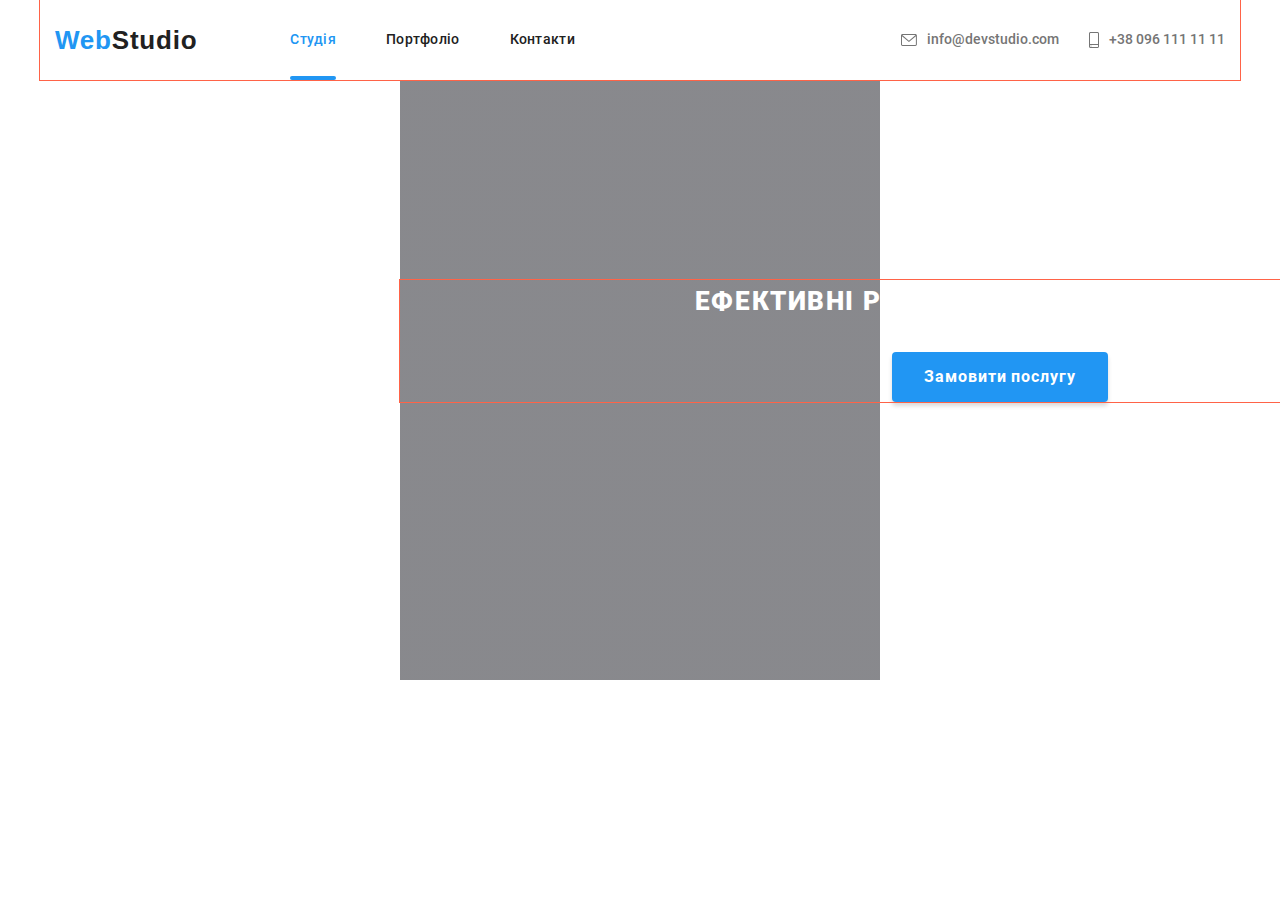
==== commit 914b41f6: "Hero секція в розробці" ====
--- a/index.html
+++ b/index.html
@@ -53,7 +53,7 @@
           </li>
         </ul>
 
-        <button class="header__btn-burger">
+        <button class="header__btn-burger js-open-menu">
           <svg width="40px" height="40px" aria-label="Перемикач мобільного меню">
             <use class="icon-menu" href="./images/icons.svg#icon-burger-menu"></use>
             <!-- <use class="icon-cross" href="./images/icons.svg#icon-burger-cross"></use> -->
@@ -64,12 +64,12 @@
 
     <main>
       <!-- Герой -->
-      <!-- <section class="hero">
+      <section class="hero">
         <div class="container">
           <h1 class="hero__caption">Ефективні рішення для вашого бізнесу</h1>
           <button type="button" class="btn hero__btn" data-modal-open>Замовити послугу</button>
         </div>
-      </section> -->
+      </section>
 
       <!-- Секція "feature", Особливості  -->
       <!-- <section class="features">
@@ -441,31 +441,52 @@
       </div>
     </footer> -->
 
-    <!-- Модальне меню -->
-    <div class="modile-menu">
-      <div class="container">
-        <button class="modile-menu__close-button">
+    <!-- Мобільне меню -->
+    <div class="mobile-menu js-menu-container">
+      <div class="mobile-menu__container">
+        <button class="mobile-menu__close-button js-close-menu">
           <svg width="40px" height="40px">
-            <use class="icon-cross" href="./images/icons.svg#icon-burger-cross"></use>
+            <use class="mobile-menu__icon-cross" href="./images/icons.svg#icon-burger-cross"></use>
           </svg>
         </button>
 
-        <nav class="nav">
-          <ul class="nav__list">
-            <li class="nav__item">
-              <a href="./index.html" class="nav__link current">Студія</a>
-            </li>
-            <li class="nav__item"><a href="./portfolio.html" class="nav__link">Портфоліо</a></li>
-            <li class="nav__item"><a href="" class="nav__link">Контакти</a></li>
+        <nav class="mobile-menu__nav">
+          <ul class="mobile-menu__nav-list">
+            <li class="mobile-menu__nav-item">
+              <a href="./index.html" class="mobile-menu__nav-link mobile-menu__current">Студія</a>
+            </li>
+            <li class="mobile-menu__nav-item">
+              <a href="./portfolio.html" class="mobile-menu__nav-link">Портфоліо</a>
+            </li>
+            <li class="mobile-menu__nav-item">
+              <a href="" class="mobile-menu__nav-link">Контакти</a>
+            </li>
           </ul>
         </nav>
 
-        <ul class="contacts">
-          <li class="contacts__item">
-            <a class="contacts__link" href="mailto:info@devstudio.com"> info@devstudio.com </a>
-          </li>
-          <li class="contacts__item">
-            <a class="contacts__link" href="tel:+380961111111"> +38 096 111 11 11 </a>
+        <ul class="mobile-menu__contacts">
+          <li class="mobile-menu__contacts-item">
+            <a class="mobile-menu__contacts-link" href="tel:+380961111111"> +38 096 111 11 11 </a>
+          </li>
+          <li class="mobile-menu__contacts-item">
+            <a class="mobile-menu__contacts-link" href="mailto:info@devstudio.com">
+              info@devstudio.com
+            </a>
+          </li>
+        </ul>
+
+        <ul class="mobile-menu__social-list">
+          <li class="mobile-menu__social-list-item">
+            <a class="mobile-menu__social-list-link" href="#">Instagram</a>
+          </li>
+          <li class="mobile-menu__social-list-item">
+            <a class="mobile-menu__social-list-link" href="#">Twitter</a>
+          </li>
+          <li class="mobile-menu__social-list-item">
+            <a class="mobile-menu__social-list-link" href="#">Facebook</a>
+          </li>
+          <li class="mobile-menu__social-list-item">
+            <a class="mobile-menu__social-list-link" href="#">Linkedin</a>
           </li>
         </ul>
       </div>
@@ -538,7 +559,7 @@
       </div>
     </div>
 
-    <script src="./js/menu.js"></script>
+    <script src="./js/mobile-menu.js"></script>
     <script src="./js/modal.js"></script>
   </body>
 </html>
--- a/css/main.min.css
+++ b/css/main.min.css
@@ -1 +1 @@
-/*! modern-normalize v1.1.0 | MIT License | https://github.com/sindresorhus/modern-normalize */*,::before,::after{-webkit-box-sizing:border-box;box-sizing:border-box}html{line-height:1.15;-webkit-text-size-adjust:100%;-moz-tab-size:4;-o-tab-size:4;tab-size:4}body{margin:0;font-family:system-ui,-apple-system,"Segoe UI",Roboto,Helvetica,Arial,sans-serif,"Apple Color Emoji","Segoe UI Emoji"}hr{height:0;color:inherit}abbr[title]{-webkit-text-decoration:underline dotted;text-decoration:underline dotted}b,strong{font-weight:bolder}code,kbd,samp,pre{font-family:ui-monospace,SFMono-Regular,Consolas,"Liberation Mono",Menlo,monospace;font-size:1em}small{font-size:80%}sub,sup{font-size:75%;line-height:0;position:relative;vertical-align:baseline}sub{bottom:-0.25em}sup{top:-0.5em}table{text-indent:0;border-color:inherit}button,input,optgroup,select,textarea{font-family:inherit;font-size:100%;line-height:1.15;margin:0}button,select{text-transform:none}button,[type=button],[type=reset],[type=submit]{-webkit-appearance:button}::-moz-focus-inner{border-style:none;padding:0}:-moz-focusring{outline:1px dotted ButtonText}:-moz-ui-invalid{box-shadow:none}legend{padding:0}progress{vertical-align:baseline}::-webkit-inner-spin-button,::-webkit-outer-spin-button{height:auto}[type=search]{-webkit-appearance:textfield;outline-offset:-2px}::-webkit-search-decoration{-webkit-appearance:none}::-webkit-file-upload-button{-webkit-appearance:button;font:inherit}summary{display:list-item}:root{--logo-color: #2196f3;--logo-second-color: #212121;--logo-third-color: #ffffff;--main-color: #212121;--main-second-color: #757575;--main-third-color: #ffffff;--link-footer-color: rgba(255, 255, 255, 0.6);--base-background: #ffffff;--hero-background: #2f303a;--team-background: #f5f4fa;--footer-background: #2f303a;--button-hero-background: #2196f3;--button-background: #f5f4fa;--action-color: #2196f3;--action-second-color: #ffffff;--action-button-background: #2196f3;--action-button-second-background: #188ce8;--border-color: #eeeeee;--hero-second-background: #c4c4c4;--features-background: #f5f4fa;--color-soc-icon: #afb1b8;--footer-second-background: rgba(255, 255, 255, 0.1)}.visually-hidden{position:absolute;white-space:nowrap;width:1px;height:1px;overflow:hidden;border:0;padding:0;clip:rect(0 0 0 0);-webkit-clip-path:inset(50%);clip-path:inset(50%);margin:-1px}@font-face{font-family:"Roboto";font-style:normal;font-weight:400;src:url("../fonts/roboto-v30-latin_cyrillic-regular.eot");src:local(""),url("../fonts/roboto-v30-latin_cyrillic-regular.eot?#iefix") format("embedded-opentype"),url("../fonts/roboto-v30-latin_cyrillic-regular.woff2") format("woff2"),url("../fonts/roboto-v30-latin_cyrillic-regular.woff") format("woff"),url("../fonts/roboto-v30-latin_cyrillic-regular.ttf") format("truetype"),url("../fonts/roboto-v30-latin_cyrillic-regular.svg#Roboto") format("svg")}@font-face{font-family:"Roboto";font-style:normal;font-weight:500;src:url("../fonts/roboto-v30-latin_cyrillic-500.eot");src:local(""),url("../fonts/roboto-v30-latin_cyrillic-500.eot?#iefix") format("embedded-opentype"),url("../fonts/roboto-v30-latin_cyrillic-500.woff2") format("woff2"),url("../fonts/roboto-v30-latin_cyrillic-500.woff") format("woff"),url("../fonts/roboto-v30-latin_cyrillic-500.ttf") format("truetype"),url("../fonts/roboto-v30-latin_cyrillic-500.svg#Roboto") format("svg")}@font-face{font-family:"Roboto";font-style:normal;font-weight:700;src:url("../fonts/roboto-v30-latin_cyrillic-700.eot");src:local(""),url("../fonts/roboto-v30-latin_cyrillic-700.eot?#iefix") format("embedded-opentype"),url("../fonts/roboto-v30-latin_cyrillic-700.woff2") format("woff2"),url("../fonts/roboto-v30-latin_cyrillic-700.woff") format("woff"),url("../fonts/roboto-v30-latin_cyrillic-700.ttf") format("truetype"),url("../fonts/roboto-v30-latin_cyrillic-700.svg#Roboto") format("svg")}@font-face{font-family:"Roboto";font-style:normal;font-weight:900;src:url("../fonts/roboto-v30-latin_cyrillic-900.eot");src:local(""),url("../fonts/roboto-v30-latin_cyrillic-900.eot?#iefix") format("embedded-opentype"),url("../fonts/roboto-v30-latin_cyrillic-900.woff2") format("woff2"),url("../fonts/roboto-v30-latin_cyrillic-900.woff") format("woff"),url("../fonts/roboto-v30-latin_cyrillic-900.ttf") format("truetype"),url("../fonts/roboto-v30-latin_cyrillic-900.svg#Roboto") format("svg")}body{font-family:"Roboto",sans-serif;color:var(--main-color);background-color:var(--base-background)}img{display:block;max-width:100%;height:auto}ul{list-style:none;padding:0;margin:0}h1,h2,h3,h4,h5,h6{margin:0}p{margin:0}.backdrop{position:fixed;left:0;top:0;width:100%;height:100%;background-color:rgba(0,0,0,.2);visibility:visible;opacity:1;-webkit-transition:opacity 250ms cubic-bezier(0.4, 0, 0.2, 1),visibility 250ms cubic-bezier(0.4, 0, 0.2, 1);transition:opacity 250ms cubic-bezier(0.4, 0, 0.2, 1),visibility 250ms cubic-bezier(0.4, 0, 0.2, 1)}.is-hidden{visibility:hidden;opacity:0;pointer-events:none}.btn{padding:10px 32px;border:none;font-family:inherit;font-weight:700;font-size:16px;line-height:1.88;text-align:center;letter-spacing:.06em;color:var(--main-third-color);cursor:pointer;background-color:var(--button-hero-background);-webkit-box-shadow:0px 4px 4px rgba(0,0,0,.15);box-shadow:0px 4px 4px rgba(0,0,0,.15);border-radius:4px;-webkit-transition:background-color 250ms cubic-bezier(0.4, 0, 0.2, 1),-webkit-box-shadow 250ms cubic-bezier(0.4, 0, 0.2, 1);transition:background-color 250ms cubic-bezier(0.4, 0, 0.2, 1),-webkit-box-shadow 250ms cubic-bezier(0.4, 0, 0.2, 1);transition:background-color 250ms cubic-bezier(0.4, 0, 0.2, 1),box-shadow 250ms cubic-bezier(0.4, 0, 0.2, 1);transition:background-color 250ms cubic-bezier(0.4, 0, 0.2, 1),box-shadow 250ms cubic-bezier(0.4, 0, 0.2, 1),-webkit-box-shadow 250ms cubic-bezier(0.4, 0, 0.2, 1)}.btn:hover,.btn:focus{background-color:var(--action-button-second-background);-webkit-box-shadow:0px 4px 4px rgba(0,0,0,.15);box-shadow:0px 4px 4px rgba(0,0,0,.15)}.contacts{display:none}@media screen and (min-width: 768px){.contacts{display:-webkit-box;display:-ms-flexbox;display:flex;-webkit-box-orient:vertical;-webkit-box-direction:normal;-ms-flex-direction:column;flex-direction:column;-webkit-box-pack:center;-ms-flex-pack:center;justify-content:center;margin-left:auto}}@media screen and (min-width: 1200px){.contacts{-webkit-box-orient:horizontal;-webkit-box-direction:normal;-ms-flex-direction:row;flex-direction:row;-webkit-box-align:center;-ms-flex-align:center;align-items:center}}@media screen and (min-width: 768px)and (max-width: 1199px){.contacts__item:not(:last-child){padding-bottom:10px}}@media screen and (min-width: 1200px){.contacts__item{padding-top:32px;padding-bottom:32px}.contacts__item:not(:last-child){margin-right:30px}}.contacts__link{display:-webkit-box;display:-ms-flexbox;display:flex;-webkit-box-align:center;-ms-flex-align:center;align-items:center;font-weight:500;font-size:14px;line-height:1.14;text-decoration:none;color:var(--main-second-color);-webkit-transition:color 250ms cubic-bezier(0.4, 0, 0.2, 1);transition:color 250ms cubic-bezier(0.4, 0, 0.2, 1)}.contacts__link:hover,.contacts__link:focus{color:var(--action-color)}.contacts__icon{fill:currentColor;margin-right:10px}.container{margin:0 auto;padding:0 15px;outline:1px solid tomato}@media screen and (min-width: 480px){.container{width:480px}}@media screen and (min-width: 768px){.container{width:768px}}@media screen and (min-width: 1200px){.container{width:1200px}}.filter{display:-webkit-box;display:-ms-flexbox;display:flex;-webkit-box-pack:center;-ms-flex-pack:center;justify-content:center;margin-bottom:50px}.filter__item:not(:last-child){margin-right:8px}.filter__btn{padding:6px 22px;font-family:inherit;font-weight:500;font-size:16px;line-height:1.63;text-align:center;letter-spacing:.03em;cursor:pointer;background-color:var(--button-background);border-radius:4px;border:none;-webkit-box-shadow:none;box-shadow:none;-webkit-transition:color 250ms cubic-bezier(0.4, 0, 0.2, 1),background-color 250ms cubic-bezier(0.4, 0, 0.2, 1),-webkit-box-shadow 250ms cubic-bezier(0.4, 0, 0.2, 1);transition:color 250ms cubic-bezier(0.4, 0, 0.2, 1),background-color 250ms cubic-bezier(0.4, 0, 0.2, 1),-webkit-box-shadow 250ms cubic-bezier(0.4, 0, 0.2, 1);transition:color 250ms cubic-bezier(0.4, 0, 0.2, 1),background-color 250ms cubic-bezier(0.4, 0, 0.2, 1),box-shadow 250ms cubic-bezier(0.4, 0, 0.2, 1);transition:color 250ms cubic-bezier(0.4, 0, 0.2, 1),background-color 250ms cubic-bezier(0.4, 0, 0.2, 1),box-shadow 250ms cubic-bezier(0.4, 0, 0.2, 1),-webkit-box-shadow 250ms cubic-bezier(0.4, 0, 0.2, 1)}.filter__btn:hover,.filter__btn:focus{color:var(--action-second-color);background-color:var(--action-button-background);-webkit-box-shadow:0px 3px 1px rgba(0,0,0,.1),0px 1px 2px rgba(0,0,0,.08),0px 2px 2px rgba(0,0,0,.12);box-shadow:0px 3px 1px rgba(0,0,0,.1),0px 1px 2px rgba(0,0,0,.08),0px 2px 2px rgba(0,0,0,.12)}.filter__btn--first{padding:6px 25px}.logo{font-family:"Raleway",sans-serif;font-weight:700;font-size:26px;line-height:1.19;letter-spacing:.03em;text-decoration:none;color:var(--logo-color)}.modal{position:absolute;top:50%;left:50%;-webkit-transform:translate(-50%, -50%) scale(1);transform:translate(-50%, -50%) scale(1);padding:40px;width:528px;height:581px;border-radius:4px;background-color:var(--base-background);-webkit-box-shadow:0px 1px 3px rgba(0,0,0,.12),0px 1px 1px rgba(0,0,0,.14),0px 2px 1px rgba(0,0,0,.2);box-shadow:0px 1px 3px rgba(0,0,0,.12),0px 1px 1px rgba(0,0,0,.14),0px 2px 1px rgba(0,0,0,.2);-webkit-transition:-webkit-transform 250ms cubic-bezier(0.4, 0, 0.2, 1),-webkit-box-shadow 250ms cubic-bezier(0.4, 0, 0.2, 1);transition:-webkit-transform 250ms cubic-bezier(0.4, 0, 0.2, 1),-webkit-box-shadow 250ms cubic-bezier(0.4, 0, 0.2, 1);transition:transform 250ms cubic-bezier(0.4, 0, 0.2, 1),box-shadow 250ms cubic-bezier(0.4, 0, 0.2, 1);transition:transform 250ms cubic-bezier(0.4, 0, 0.2, 1),box-shadow 250ms cubic-bezier(0.4, 0, 0.2, 1),-webkit-transform 250ms cubic-bezier(0.4, 0, 0.2, 1),-webkit-box-shadow 250ms cubic-bezier(0.4, 0, 0.2, 1)}.is-hidden .modal{-webkit-transform:translate(-50%, -50%) scale(1.1);transform:translate(-50%, -50%) scale(1.1);-webkit-box-shadow:none;box-shadow:none}.modal__btn-close{position:absolute;top:8px;right:8px;display:-webkit-box;display:-ms-flexbox;display:flex;-webkit-box-pack:center;-ms-flex-pack:center;justify-content:center;-webkit-box-align:center;-ms-flex-align:center;align-items:center;width:30px;height:30px;border-radius:50%;cursor:pointer;border:1px solid rgba(0,0,0,.1);background-color:var(--base-background);color:#000;-webkit-transition:color 250ms cubic-bezier(0.4, 0, 0.2, 1);transition:color 250ms cubic-bezier(0.4, 0, 0.2, 1)}.modal__btn-close:hover,.modal__btn-close:focus{color:var(--action-color)}.modal__btn-close-icon{fill:currentColor}.modal__title{margin-bottom:12px;font-weight:700;font-size:20px;line-height:1.15;text-align:center;letter-spacing:.03em;color:var(--main-color)}.modal__form-group{margin-bottom:20px}.modal__form-label{display:block;position:relative;margin-bottom:10px}.modal__form-label:last-child{margin-bottom:0px}.modal__form-title{display:block;margin-bottom:4px;font-weight:400;font-size:12px;line-height:1.17;letter-spacing:.01em;color:var(--main-second-color)}.modal__form-input{width:100%;height:40px;padding:0px 42px;border:1px solid rgba(33,33,33,.2);border-radius:4px;outline:none;-webkit-transition:border-color 250ms cubic-bezier(0.4, 0, 0.2, 1);transition:border-color 250ms cubic-bezier(0.4, 0, 0.2, 1)}.modal__form-input:focus-within{border-color:var(--action-color)}.modal__form-input:focus-within+.modal__form-icon{fill:var(--action-color)}.modal__form-icon{position:absolute;top:29px;left:12px;-webkit-transition:fill 250ms cubic-bezier(0.4, 0, 0.2, 1);transition:fill 250ms cubic-bezier(0.4, 0, 0.2, 1)}.modal__form-input--textarea{display:block;width:100%;height:120px;padding:12px 16px;resize:none;font-weight:400;font-size:12px;line-height:14px;letter-spacing:.01em}.modal__form-input--textarea::-webkit-input-placeholder{font-weight:400;font-size:12px;line-height:14px;letter-spacing:.01em;color:rgba(117,117,117,.5)}.modal__form-input--textarea::-moz-placeholder{font-weight:400;font-size:12px;line-height:14px;letter-spacing:.01em;color:rgba(117,117,117,.5)}.modal__form-input--textarea:-ms-input-placeholder{font-weight:400;font-size:12px;line-height:14px;letter-spacing:.01em;color:rgba(117,117,117,.5)}.modal__form-input--textarea::-ms-input-placeholder{font-weight:400;font-size:12px;line-height:14px;letter-spacing:.01em;color:rgba(117,117,117,.5)}.modal__form-input--textarea::placeholder{font-weight:400;font-size:12px;line-height:14px;letter-spacing:.01em;color:rgba(117,117,117,.5)}.modal__form-label--checkbox{position:relative;margin-bottom:30px}.modal__form-checkbox{position:absolute;white-space:nowrap;width:1px;height:1px;overflow:hidden;border:0;padding:0;clip:rect(0 0 0 0);-webkit-clip-path:inset(50%);clip-path:inset(50%);margin:-1px}.modal__form-icon--checkbox{position:absolute;top:4px;left:13px;border:2px solid var(--main-color);border-radius:3px;overflow:hidden}.modal__form-checkbox:checked+.modal__form-icon--checkbox{border:none;background-color:var(--action-color)}.modal__form-title--checkbox{display:inline;padding-left:36px;font-weight:400;font-size:14px;line-height:1.71;letter-spacing:.03em;color:var(--main-second-color)}.modal__form-link{font-weight:400;font-size:14px;line-height:1.71;letter-spacing:.03em;color:var(--action-color)}.modal__btn{display:block;padding:10px 52px;margin:0px auto}.nav{display:-webkit-box;display:-ms-flexbox;display:flex;-webkit-box-align:center;-ms-flex-align:center;align-items:center}.nav__list{display:none}@media screen and (min-width: 768px){.nav__list{display:-webkit-box;display:-ms-flexbox;display:flex;-webkit-box-align:center;-ms-flex-align:center;align-items:center;margin-left:auto}}.nav__item:not(:last-child){margin-right:50px}.nav__link{position:relative;display:-webkit-box;display:-ms-flexbox;display:flex;-webkit-box-align:center;-ms-flex-align:center;align-items:center;padding-top:32px;padding-bottom:32px;font-weight:500;font-size:14px;line-height:1.14;text-decoration:none;color:var(--main-color);-webkit-transition:color 250ms cubic-bezier(0.4, 0, 0.2, 1);transition:color 250ms cubic-bezier(0.4, 0, 0.2, 1)}.nav__link:hover,.nav__link:focus{color:var(--action-color)}.current{color:var(--action-color)}.current::after{content:"";position:absolute;bottom:0;left:0;width:100%;height:4px;border-radius:2px;background-color:var(--action-color)}.section-caption{margin-bottom:50px;font-weight:700;font-size:36px;line-height:1.17;text-align:center;letter-spacing:.03em}.social-list{display:-webkit-box;display:-ms-flexbox;display:flex;-webkit-box-pack:center;-ms-flex-pack:center;justify-content:center;gap:10px}.social-list__link{display:-webkit-box;display:-ms-flexbox;display:flex;-webkit-box-pack:center;-ms-flex-pack:center;justify-content:center;-webkit-box-align:center;-ms-flex-align:center;align-items:center;width:44px;height:44px;border-radius:50%;background-color:var(--base-background);color:var(--color-soc-icon);-webkit-transition:background-color 250ms cubic-bezier(0.4, 0, 0.2, 1),color 250ms cubic-bezier(0.4, 0, 0.2, 1);transition:background-color 250ms cubic-bezier(0.4, 0, 0.2, 1),color 250ms cubic-bezier(0.4, 0, 0.2, 1)}.social-list__link:hover,.social-list__link:focus{background-color:var(--action-color);color:var(--action-second-color)}.social-list__icon{fill:currentColor}.header__container{display:-webkit-box;display:-ms-flexbox;display:flex;-webkit-box-align:center;-ms-flex-align:center;align-items:center;margin-left:auto}.logo__header{color:var(--logo-second-color)}@media screen and (min-width: 768px){.logo__header{margin-right:87px}}@media screen and (min-width: 1200px){.logo__header{margin-right:93px}}.header__btn-burger{display:-webkit-inline-box;display:-ms-inline-flexbox;display:inline-flex;margin-left:auto;padding:10px 0px;border:none;background-color:rgba(0,0,0,0);outline:1px solid red}@media screen and (min-width: 768px){.header__btn-burger{display:none}}.header--border{border-bottom:1px solid #ececec}.hero{background-color:var(--hero-second-background);text-align:center;padding:200px 0px;max-width:1600px;margin:0 auto;background-image:-webkit-gradient(linear, left top, left bottom, from(rgba(47, 48, 58, 0.4)), to(rgba(47, 48, 58, 0.4))),url("../images/hero.jpg");background-image:linear-gradient(rgba(47, 48, 58, 0.4), rgba(47, 48, 58, 0.4)),url("../images/hero.jpg");background-repeat:no-repeat;background-position:50% 50%}.hero__caption{width:696px;margin:0px auto;margin-bottom:30px;font-weight:900;font-size:44px;line-height:1.36;letter-spacing:.06em;text-transform:uppercase;color:var(--main-third-color)}.features{padding:94px 0px}.features__list{display:-webkit-box;display:-ms-flexbox;display:flex}.features__item{width:calc((100% - 90px)/4)}.features__item:not(:last-child){margin-right:30px}.features__box{display:-webkit-box;display:-ms-flexbox;display:flex;-webkit-box-pack:center;-ms-flex-pack:center;justify-content:center;-webkit-box-align:center;-ms-flex-align:center;align-items:center;height:120px;margin-bottom:30px;background:var(--features-background);border-radius:4px}.features__title{margin-bottom:10px;font-weight:700;font-size:14px;line-height:1.14;letter-spacing:.03em;text-transform:uppercase}.features__subtitle{font-weight:400;font-size:14px;line-height:1.71;letter-spacing:.03em;color:var(--main-second-color)}.product{padding-bottom:94px}.product__list{display:-webkit-box;display:-ms-flexbox;display:flex}.product__item{position:relative}.product__item:not(:last-child){margin-right:30px}.product__tittle{position:absolute;bottom:0;left:0;display:-webkit-box;display:-ms-flexbox;display:flex;-webkit-box-pack:center;-ms-flex-pack:center;justify-content:center;-webkit-box-align:center;-ms-flex-align:center;align-items:center;width:100%;height:70px;font-weight:700;font-size:14px;line-height:1.43;text-transform:uppercase;letter-spacing:.03em;color:var(--main-third-color);background-color:rgba(47,48,58,.8)}.team{padding:94px 0px;background-color:var(--team-background)}.team__list{display:-webkit-box;display:-ms-flexbox;display:flex;-webkit-box-pack:justify;-ms-flex-pack:justify;justify-content:space-between}.team__item{background-color:var(--base-background);-webkit-box-shadow:0px 1px 3px rgba(0,0,0,.12),0px 1px 1px rgba(0,0,0,.14),0px 2px 1px rgba(0,0,0,.2);box-shadow:0px 1px 3px rgba(0,0,0,.12),0px 1px 1px rgba(0,0,0,.14),0px 2px 1px rgba(0,0,0,.2);border-radius:0px 0px 4px 4px}.team__box{padding:30px 0px}.team__title,.team__subtitle{margin-bottom:10px;font-weight:500;font-size:16px;line-height:1.18;text-align:center;letter-spacing:.03em}.team__subtitle{margin-bottom:16px;font-weight:400;color:var(--main-second-color)}.client{padding-top:94px;padding-bottom:94px}.client__list{display:-webkit-box;display:-ms-flexbox;display:flex;-webkit-box-pack:center;-ms-flex-pack:center;justify-content:center;gap:30px}.client__link{display:-webkit-box;display:-ms-flexbox;display:flex;-webkit-box-pack:center;-ms-flex-pack:center;justify-content:center;-webkit-box-align:center;-ms-flex-align:center;align-items:center;width:170px;height:92px;border-radius:4px;border:1px solid #afb1b8;color:var(--color-soc-icon);-webkit-transition:border-color 250ms cubic-bezier(0.4, 0, 0.2, 1),color 250ms cubic-bezier(0.4, 0, 0.2, 1);transition:border-color 250ms cubic-bezier(0.4, 0, 0.2, 1),color 250ms cubic-bezier(0.4, 0, 0.2, 1)}.client__link:hover,.client__link:focus{border-color:currentColor;color:var(--action-color)}.client__icon{fill:currentColor}.footer{padding:60px 0px;background-color:var(--footer-background)}.footer__container{display:-webkit-box;display:-ms-flexbox;display:flex;-webkit-box-align:baseline;-ms-flex-align:baseline;align-items:baseline}.footer__item:nth-child(2){margin-left:70px;margin-right:auto}.footer__logo{display:block;margin-right:0px;margin-bottom:20px}.logo__footer{color:var(--logo-third-color)}.address__item{margin-bottom:10px}.address__item:last-child{margin-bottom:0px}.address__link{font-style:normal;font-weight:400;font-size:14px;line-height:1.71;letter-spacing:.03em;color:var(--link-footer-color);text-decoration:none;-webkit-transition:color 250ms cubic-bezier(0.4, 0, 0.2, 1);transition:color 250ms cubic-bezier(0.4, 0, 0.2, 1)}.address__link:hover,.address__link:focus{color:var(--action-color)}.address__link--map{color:var(--main-third-color)}.footer__title{margin-bottom:20px;font-weight:700;font-size:14px;line-height:1.14;letter-spacing:.03em;text-transform:uppercase;color:var(--main-third-color)}.social-list__link--down{background-color:var(--footer-second-background);color:var(--base-background);fill:currentColor}.social-list__link--down:hover,.social-list__link--down:focus{background-color:var(--action-color)}.footer__form{display:-webkit-box;display:-ms-flexbox;display:flex;-webkit-box-align:center;-ms-flex-align:center;align-items:center;gap:12px}.footer__input{width:358px;height:50px;padding:0px 16px;font-weight:400;font-size:16px;line-height:1.25;letter-spacing:.03em;color:var(--main-third-color);border:1px solid rgba(255,255,255,.3);border-radius:4px;background-color:var(--hero-background);-webkit-filter:drop-shadow(0px 4px 4px rgba(0, 0, 0, 0.15));filter:drop-shadow(0px 4px 4px rgba(0, 0, 0, 0.15));outline:none;-webkit-transition:border-color 250ms cubic-bezier(0.4, 0, 0.2, 1);transition:border-color 250ms cubic-bezier(0.4, 0, 0.2, 1)}.footer__input::-webkit-input-placeholder{color:var(--link-footer-color)}.footer__input::-moz-placeholder{color:var(--link-footer-color)}.footer__input:-ms-input-placeholder{color:var(--link-footer-color)}.footer__input::-ms-input-placeholder{color:var(--link-footer-color)}.footer__input::placeholder{color:var(--link-footer-color)}.footer__input:focus{border-color:var(--action-color)}.footer__btn{display:-webkit-box;display:-ms-flexbox;display:flex;-webkit-box-pack:center;-ms-flex-pack:center;justify-content:center;-webkit-box-align:center;-ms-flex-align:center;align-items:center;gap:10px;padding:10px 28px}.projects{padding-top:94px;padding-bottom:94px}.projects__list{display:-webkit-box;display:-ms-flexbox;display:flex;-ms-flex-wrap:wrap;flex-wrap:wrap}.projects__item{background:var(--base-background)}.projects__item:not(:nth-child(3n)){margin-right:30px}.projects__item:not(:nth-last-child(-n+3)){margin-bottom:30px}.projects__link{display:block;text-decoration:none;-webkit-transition:-webkit-box-shadow 250ms cubic-bezier(0.4, 0, 0.2, 1);transition:-webkit-box-shadow 250ms cubic-bezier(0.4, 0, 0.2, 1);transition:box-shadow 250ms cubic-bezier(0.4, 0, 0.2, 1);transition:box-shadow 250ms cubic-bezier(0.4, 0, 0.2, 1), -webkit-box-shadow 250ms cubic-bezier(0.4, 0, 0.2, 1)}.projects__link:hover{-webkit-box-shadow:0px 1px 1px rgba(0,0,0,.12),0px 4px 4px rgba(0,0,0,.06),1px 4px 6px rgba(0,0,0,.16);box-shadow:0px 1px 1px rgba(0,0,0,.12),0px 4px 4px rgba(0,0,0,.06),1px 4px 6px rgba(0,0,0,.16)}.projects__thumb{position:relative;overflow:hidden}.projects__overlay{position:absolute;top:0;left:0;width:100%;height:100%;padding:63px 24px;font-weight:400;font-size:18px;line-height:1.56;letter-spacing:.03em;color:var(--main-third-color);background-color:rgba(33,150,243,.9);-webkit-transform:translateY(101%);transform:translateY(101%);-webkit-transition:-webkit-transform 250ms cubic-bezier(0.4, 0, 0.2, 1);transition:-webkit-transform 250ms cubic-bezier(0.4, 0, 0.2, 1);transition:transform 250ms cubic-bezier(0.4, 0, 0.2, 1);transition:transform 250ms cubic-bezier(0.4, 0, 0.2, 1), -webkit-transform 250ms cubic-bezier(0.4, 0, 0.2, 1)}.projects__link:hover .projects__overlay{-webkit-transform:translateY(0%);transform:translateY(0%)}.projects__text-box{padding:20px 24px;border-right:1px solid var(--border-color);border-bottom:1px solid var(--border-color);border-left:1px solid var(--border-color)}.projects__title{margin-bottom:4px;font-weight:700;font-size:18px;line-height:2;letter-spacing:.06em;color:var(--main-color)}.projects__subtitle{font-weight:400;font-size:16px;line-height:1.88;letter-spacing:.03em;color:var(--main-second-color)}/*# sourceMappingURL=main.min.css.map */+/*! modern-normalize v1.1.0 | MIT License | https://github.com/sindresorhus/modern-normalize */*,::before,::after{-webkit-box-sizing:border-box;box-sizing:border-box}html{line-height:1.15;-webkit-text-size-adjust:100%;-moz-tab-size:4;-o-tab-size:4;tab-size:4}body{margin:0;font-family:system-ui,-apple-system,"Segoe UI",Roboto,Helvetica,Arial,sans-serif,"Apple Color Emoji","Segoe UI Emoji"}hr{height:0;color:inherit}abbr[title]{-webkit-text-decoration:underline dotted;text-decoration:underline dotted}b,strong{font-weight:bolder}code,kbd,samp,pre{font-family:ui-monospace,SFMono-Regular,Consolas,"Liberation Mono",Menlo,monospace;font-size:1em}small{font-size:80%}sub,sup{font-size:75%;line-height:0;position:relative;vertical-align:baseline}sub{bottom:-0.25em}sup{top:-0.5em}table{text-indent:0;border-color:inherit}button,input,optgroup,select,textarea{font-family:inherit;font-size:100%;line-height:1.15;margin:0}button,select{text-transform:none}button,[type=button],[type=reset],[type=submit]{-webkit-appearance:button}::-moz-focus-inner{border-style:none;padding:0}:-moz-focusring{outline:1px dotted ButtonText}:-moz-ui-invalid{box-shadow:none}legend{padding:0}progress{vertical-align:baseline}::-webkit-inner-spin-button,::-webkit-outer-spin-button{height:auto}[type=search]{-webkit-appearance:textfield;outline-offset:-2px}::-webkit-search-decoration{-webkit-appearance:none}::-webkit-file-upload-button{-webkit-appearance:button;font:inherit}summary{display:list-item}:root{--logo-color: #2196f3;--logo-second-color: #212121;--logo-third-color: #ffffff;--main-color: #212121;--main-second-color: #757575;--main-third-color: #ffffff;--link-footer-color: rgba(255, 255, 255, 0.6);--base-background: #ffffff;--hero-background: #2f303a;--team-background: #f5f4fa;--footer-background: #2f303a;--button-hero-background: #2196f3;--button-background: #f5f4fa;--action-color: #2196f3;--action-second-color: #ffffff;--action-button-background: #2196f3;--action-button-second-background: #188ce8;--border-color: #eeeeee;--hero-second-background: #c4c4c4;--features-background: #f5f4fa;--color-soc-icon: #afb1b8;--footer-second-background: rgba(255, 255, 255, 0.1)}.visually-hidden{position:absolute;white-space:nowrap;width:1px;height:1px;overflow:hidden;border:0;padding:0;clip:rect(0 0 0 0);-webkit-clip-path:inset(50%);clip-path:inset(50%);margin:-1px}@font-face{font-family:"Roboto";font-style:normal;font-weight:400;src:url("../fonts/roboto-v30-latin_cyrillic-regular.eot");src:local(""),url("../fonts/roboto-v30-latin_cyrillic-regular.eot?#iefix") format("embedded-opentype"),url("../fonts/roboto-v30-latin_cyrillic-regular.woff2") format("woff2"),url("../fonts/roboto-v30-latin_cyrillic-regular.woff") format("woff"),url("../fonts/roboto-v30-latin_cyrillic-regular.ttf") format("truetype"),url("../fonts/roboto-v30-latin_cyrillic-regular.svg#Roboto") format("svg")}@font-face{font-family:"Roboto";font-style:normal;font-weight:500;src:url("../fonts/roboto-v30-latin_cyrillic-500.eot");src:local(""),url("../fonts/roboto-v30-latin_cyrillic-500.eot?#iefix") format("embedded-opentype"),url("../fonts/roboto-v30-latin_cyrillic-500.woff2") format("woff2"),url("../fonts/roboto-v30-latin_cyrillic-500.woff") format("woff"),url("../fonts/roboto-v30-latin_cyrillic-500.ttf") format("truetype"),url("../fonts/roboto-v30-latin_cyrillic-500.svg#Roboto") format("svg")}@font-face{font-family:"Roboto";font-style:normal;font-weight:700;src:url("../fonts/roboto-v30-latin_cyrillic-700.eot");src:local(""),url("../fonts/roboto-v30-latin_cyrillic-700.eot?#iefix") format("embedded-opentype"),url("../fonts/roboto-v30-latin_cyrillic-700.woff2") format("woff2"),url("../fonts/roboto-v30-latin_cyrillic-700.woff") format("woff"),url("../fonts/roboto-v30-latin_cyrillic-700.ttf") format("truetype"),url("../fonts/roboto-v30-latin_cyrillic-700.svg#Roboto") format("svg")}@font-face{font-family:"Roboto";font-style:normal;font-weight:900;src:url("../fonts/roboto-v30-latin_cyrillic-900.eot");src:local(""),url("../fonts/roboto-v30-latin_cyrillic-900.eot?#iefix") format("embedded-opentype"),url("../fonts/roboto-v30-latin_cyrillic-900.woff2") format("woff2"),url("../fonts/roboto-v30-latin_cyrillic-900.woff") format("woff"),url("../fonts/roboto-v30-latin_cyrillic-900.ttf") format("truetype"),url("../fonts/roboto-v30-latin_cyrillic-900.svg#Roboto") format("svg")}body{font-family:"Roboto",sans-serif;color:var(--main-color);background-color:var(--base-background)}img{display:block;max-width:100%;height:auto}ul{list-style:none;padding:0;margin:0}h1,h2,h3,h4,h5,h6{margin:0}p{margin:0}.backdrop{position:fixed;left:0;top:0;width:100%;height:100%;background-color:rgba(0,0,0,.2);visibility:visible;opacity:1;-webkit-transition:opacity 250ms cubic-bezier(0.4, 0, 0.2, 1),visibility 250ms cubic-bezier(0.4, 0, 0.2, 1);transition:opacity 250ms cubic-bezier(0.4, 0, 0.2, 1),visibility 250ms cubic-bezier(0.4, 0, 0.2, 1)}.is-hidden{visibility:hidden;opacity:0;pointer-events:none}.btn{padding:10px 32px;border:none;font-family:inherit;font-weight:700;font-size:16px;line-height:1.88;text-align:center;letter-spacing:.06em;color:var(--main-third-color);cursor:pointer;background-color:var(--button-hero-background);-webkit-box-shadow:0px 4px 4px rgba(0,0,0,.15);box-shadow:0px 4px 4px rgba(0,0,0,.15);border-radius:4px;-webkit-transition:background-color 250ms cubic-bezier(0.4, 0, 0.2, 1),-webkit-box-shadow 250ms cubic-bezier(0.4, 0, 0.2, 1);transition:background-color 250ms cubic-bezier(0.4, 0, 0.2, 1),-webkit-box-shadow 250ms cubic-bezier(0.4, 0, 0.2, 1);transition:background-color 250ms cubic-bezier(0.4, 0, 0.2, 1),box-shadow 250ms cubic-bezier(0.4, 0, 0.2, 1);transition:background-color 250ms cubic-bezier(0.4, 0, 0.2, 1),box-shadow 250ms cubic-bezier(0.4, 0, 0.2, 1),-webkit-box-shadow 250ms cubic-bezier(0.4, 0, 0.2, 1)}.btn:hover,.btn:focus{background-color:var(--action-button-second-background);-webkit-box-shadow:0px 4px 4px rgba(0,0,0,.15);box-shadow:0px 4px 4px rgba(0,0,0,.15)}.contacts{display:none}@media screen and (min-width: 768px){.contacts{display:-webkit-box;display:-ms-flexbox;display:flex;-webkit-box-orient:vertical;-webkit-box-direction:normal;-ms-flex-direction:column;flex-direction:column;-webkit-box-pack:center;-ms-flex-pack:center;justify-content:center;margin-left:auto}}@media screen and (min-width: 1200px){.contacts{-webkit-box-orient:horizontal;-webkit-box-direction:normal;-ms-flex-direction:row;flex-direction:row;-webkit-box-align:center;-ms-flex-align:center;align-items:center}}@media screen and (min-width: 768px)and (max-width: 1199px){.contacts__item:not(:last-child){padding-bottom:10px}}@media screen and (min-width: 1200px){.contacts__item{padding-top:32px;padding-bottom:32px}.contacts__item:not(:last-child){margin-right:30px}}.contacts__link{display:-webkit-box;display:-ms-flexbox;display:flex;-webkit-box-align:center;-ms-flex-align:center;align-items:center;font-weight:500;font-size:14px;line-height:1.14;text-decoration:none;color:var(--main-second-color);-webkit-transition:color 250ms cubic-bezier(0.4, 0, 0.2, 1);transition:color 250ms cubic-bezier(0.4, 0, 0.2, 1)}.contacts__link:hover,.contacts__link:focus{color:var(--action-color)}.contacts__icon{fill:currentColor;margin-right:10px}.container{margin:0 auto;padding:0 15px;outline:1px solid tomato}@media screen and (min-width: 480px){.container{width:480px}}@media screen and (min-width: 768px){.container{width:768px}}@media screen and (min-width: 1200px){.container{width:1200px}}.filter{display:-webkit-box;display:-ms-flexbox;display:flex;-webkit-box-pack:center;-ms-flex-pack:center;justify-content:center;margin-bottom:50px}.filter__item:not(:last-child){margin-right:8px}.filter__btn{padding:6px 22px;font-family:inherit;font-weight:500;font-size:16px;line-height:1.63;text-align:center;letter-spacing:.03em;cursor:pointer;background-color:var(--button-background);border-radius:4px;border:none;-webkit-box-shadow:none;box-shadow:none;-webkit-transition:color 250ms cubic-bezier(0.4, 0, 0.2, 1),background-color 250ms cubic-bezier(0.4, 0, 0.2, 1),-webkit-box-shadow 250ms cubic-bezier(0.4, 0, 0.2, 1);transition:color 250ms cubic-bezier(0.4, 0, 0.2, 1),background-color 250ms cubic-bezier(0.4, 0, 0.2, 1),-webkit-box-shadow 250ms cubic-bezier(0.4, 0, 0.2, 1);transition:color 250ms cubic-bezier(0.4, 0, 0.2, 1),background-color 250ms cubic-bezier(0.4, 0, 0.2, 1),box-shadow 250ms cubic-bezier(0.4, 0, 0.2, 1);transition:color 250ms cubic-bezier(0.4, 0, 0.2, 1),background-color 250ms cubic-bezier(0.4, 0, 0.2, 1),box-shadow 250ms cubic-bezier(0.4, 0, 0.2, 1),-webkit-box-shadow 250ms cubic-bezier(0.4, 0, 0.2, 1)}.filter__btn:hover,.filter__btn:focus{color:var(--action-second-color);background-color:var(--action-button-background);-webkit-box-shadow:0px 3px 1px rgba(0,0,0,.1),0px 1px 2px rgba(0,0,0,.08),0px 2px 2px rgba(0,0,0,.12);box-shadow:0px 3px 1px rgba(0,0,0,.1),0px 1px 2px rgba(0,0,0,.08),0px 2px 2px rgba(0,0,0,.12)}.filter__btn--first{padding:6px 25px}.logo{font-family:"Raleway",sans-serif;font-weight:700;font-size:26px;line-height:1.19;letter-spacing:.03em;text-decoration:none;color:var(--logo-color)}.mobile-menu{position:fixed;top:0;left:0;-webkit-transform:translateX(-100%);transform:translateX(-100%);width:100%;height:100%;background-color:var(--base-background);-webkit-transition:-webkit-transform 250ms cubic-bezier(0.4, 0, 0.2, 1);transition:-webkit-transform 250ms cubic-bezier(0.4, 0, 0.2, 1);transition:transform 250ms cubic-bezier(0.4, 0, 0.2, 1);transition:transform 250ms cubic-bezier(0.4, 0, 0.2, 1), -webkit-transform 250ms cubic-bezier(0.4, 0, 0.2, 1)}.mobile-menu.is-open{-webkit-transform:translateX(0);transform:translateX(0)}.mobile-menu__container{display:-webkit-box;display:-ms-flexbox;display:flex;-webkit-box-orient:vertical;-webkit-box-direction:normal;-ms-flex-direction:column;flex-direction:column;height:inherit;padding:48px 40px}.mobile-menu__close-button{position:absolute;display:-webkit-box;display:-ms-flexbox;display:flex;top:10px;right:15px;border:none;background-color:rgba(0,0,0,0);-webkit-transition:color 250ms cubic-bezier(0.4, 0, 0.2, 1);transition:color 250ms cubic-bezier(0.4, 0, 0.2, 1);fill:currentColor}.mobile-menu__close-button:hover,.mobile-menu__close-button:focus{color:var(--action-color)}.mobile-menu__nav{-webkit-box-flex:1;-ms-flex-positive:1;flex-grow:1}.mobile-menu__nav-item:not(:last-child){margin-bottom:32px}.mobile-menu__nav-link{display:block;font-weight:500;font-size:40px;line-height:1.18;text-decoration:none;letter-spacing:.02em;color:var(--main-color);-webkit-transition:color 250ms cubic-bezier(0.4, 0, 0.2, 1);transition:color 250ms cubic-bezier(0.4, 0, 0.2, 1)}.mobile-menu__nav-link:hover,.mobile-menu__nav-link:focus{color:var(--action-color)}.mobile-menu__current{color:var(--action-color)}.mobile-menu__contacts{margin-top:30px;margin-bottom:64px}.mobile-menu__contacts-item{font-size:24px;line-height:1.17;letter-spacing:.02em}.mobile-menu__contacts-item:first-child{font-size:34px;line-height:1.18;margin-bottom:32px}.mobile-menu__contacts-link{font-weight:500;text-decoration:none;color:var(--main-second-color);-webkit-transition:color 250ms cubic-bezier(0.4, 0, 0.2, 1);transition:color 250ms cubic-bezier(0.4, 0, 0.2, 1)}.mobile-menu__contacts-link:hover,.mobile-menu__contacts-link:focus{color:var(--action-color)}.mobile-menu__social-list{display:-webkit-inline-box;display:-ms-inline-flexbox;display:inline-flex;-ms-flex-wrap:wrap;flex-wrap:wrap;margin:0px -10px}.mobile-menu__social-list-item{display:-webkit-box;display:-ms-flexbox;display:flex;padding:0px 10px}.mobile-menu__social-list-item:not(:last-child){border-right:1px solid rgba(33,33,33,.2)}.mobile-menu__social-list-link{text-decoration:none;font-family:"Roboto";font-style:normal;font-weight:500;font-size:18px;line-height:1.22;letter-spacing:.02em;color:var(--action-color)}.modal{position:absolute;top:50%;left:50%;-webkit-transform:translate(-50%, -50%) scale(1);transform:translate(-50%, -50%) scale(1);padding:40px;width:528px;height:581px;border-radius:4px;background-color:var(--base-background);-webkit-box-shadow:0px 1px 3px rgba(0,0,0,.12),0px 1px 1px rgba(0,0,0,.14),0px 2px 1px rgba(0,0,0,.2);box-shadow:0px 1px 3px rgba(0,0,0,.12),0px 1px 1px rgba(0,0,0,.14),0px 2px 1px rgba(0,0,0,.2);-webkit-transition:-webkit-transform 250ms cubic-bezier(0.4, 0, 0.2, 1),-webkit-box-shadow 250ms cubic-bezier(0.4, 0, 0.2, 1);transition:-webkit-transform 250ms cubic-bezier(0.4, 0, 0.2, 1),-webkit-box-shadow 250ms cubic-bezier(0.4, 0, 0.2, 1);transition:transform 250ms cubic-bezier(0.4, 0, 0.2, 1),box-shadow 250ms cubic-bezier(0.4, 0, 0.2, 1);transition:transform 250ms cubic-bezier(0.4, 0, 0.2, 1),box-shadow 250ms cubic-bezier(0.4, 0, 0.2, 1),-webkit-transform 250ms cubic-bezier(0.4, 0, 0.2, 1),-webkit-box-shadow 250ms cubic-bezier(0.4, 0, 0.2, 1)}.is-hidden .modal{-webkit-transform:translate(-50%, -50%) scale(1.1);transform:translate(-50%, -50%) scale(1.1);-webkit-box-shadow:none;box-shadow:none}.modal__btn-close{position:absolute;top:8px;right:8px;display:-webkit-box;display:-ms-flexbox;display:flex;-webkit-box-pack:center;-ms-flex-pack:center;justify-content:center;-webkit-box-align:center;-ms-flex-align:center;align-items:center;width:30px;height:30px;border-radius:50%;cursor:pointer;border:1px solid rgba(0,0,0,.1);background-color:var(--base-background);color:#000;-webkit-transition:color 250ms cubic-bezier(0.4, 0, 0.2, 1);transition:color 250ms cubic-bezier(0.4, 0, 0.2, 1)}.modal__btn-close:hover,.modal__btn-close:focus{color:var(--action-color)}.modal__btn-close-icon{fill:currentColor}.modal__title{margin-bottom:12px;font-weight:700;font-size:20px;line-height:1.15;text-align:center;letter-spacing:.03em;color:var(--main-color)}.modal__form-group{margin-bottom:20px}.modal__form-label{display:block;position:relative;margin-bottom:10px}.modal__form-label:last-child{margin-bottom:0px}.modal__form-title{display:block;margin-bottom:4px;font-weight:400;font-size:12px;line-height:1.17;letter-spacing:.01em;color:var(--main-second-color)}.modal__form-input{width:100%;height:40px;padding:0px 42px;border:1px solid rgba(33,33,33,.2);border-radius:4px;outline:none;-webkit-transition:border-color 250ms cubic-bezier(0.4, 0, 0.2, 1);transition:border-color 250ms cubic-bezier(0.4, 0, 0.2, 1)}.modal__form-input:focus-within{border-color:var(--action-color)}.modal__form-input:focus-within+.modal__form-icon{fill:var(--action-color)}.modal__form-icon{position:absolute;top:29px;left:12px;-webkit-transition:fill 250ms cubic-bezier(0.4, 0, 0.2, 1);transition:fill 250ms cubic-bezier(0.4, 0, 0.2, 1)}.modal__form-input--textarea{display:block;width:100%;height:120px;padding:12px 16px;resize:none;font-weight:400;font-size:12px;line-height:14px;letter-spacing:.01em}.modal__form-input--textarea::-webkit-input-placeholder{font-weight:400;font-size:12px;line-height:14px;letter-spacing:.01em;color:rgba(117,117,117,.5)}.modal__form-input--textarea::-moz-placeholder{font-weight:400;font-size:12px;line-height:14px;letter-spacing:.01em;color:rgba(117,117,117,.5)}.modal__form-input--textarea:-ms-input-placeholder{font-weight:400;font-size:12px;line-height:14px;letter-spacing:.01em;color:rgba(117,117,117,.5)}.modal__form-input--textarea::-ms-input-placeholder{font-weight:400;font-size:12px;line-height:14px;letter-spacing:.01em;color:rgba(117,117,117,.5)}.modal__form-input--textarea::placeholder{font-weight:400;font-size:12px;line-height:14px;letter-spacing:.01em;color:rgba(117,117,117,.5)}.modal__form-label--checkbox{position:relative;margin-bottom:30px}.modal__form-checkbox{position:absolute;white-space:nowrap;width:1px;height:1px;overflow:hidden;border:0;padding:0;clip:rect(0 0 0 0);-webkit-clip-path:inset(50%);clip-path:inset(50%);margin:-1px}.modal__form-icon--checkbox{position:absolute;top:4px;left:13px;border:2px solid var(--main-color);border-radius:3px;overflow:hidden}.modal__form-checkbox:checked+.modal__form-icon--checkbox{border:none;background-color:var(--action-color)}.modal__form-title--checkbox{display:inline;padding-left:36px;font-weight:400;font-size:14px;line-height:1.71;letter-spacing:.03em;color:var(--main-second-color)}.modal__form-link{font-weight:400;font-size:14px;line-height:1.71;letter-spacing:.03em;color:var(--action-color)}.modal__btn{display:block;padding:10px 52px;margin:0px auto}.nav{display:-webkit-box;display:-ms-flexbox;display:flex;-webkit-box-align:center;-ms-flex-align:center;align-items:center}.nav__list{display:none}@media screen and (min-width: 768px){.nav__list{display:-webkit-box;display:-ms-flexbox;display:flex;-webkit-box-align:center;-ms-flex-align:center;align-items:center;margin-left:auto}}.nav__item:not(:last-child){margin-right:50px}.nav__link{position:relative;display:-webkit-box;display:-ms-flexbox;display:flex;-webkit-box-align:center;-ms-flex-align:center;align-items:center;padding-top:32px;padding-bottom:32px;font-weight:500;font-size:14px;line-height:1.14;text-decoration:none;letter-spacing:.02em;color:var(--main-color);-webkit-transition:color 250ms cubic-bezier(0.4, 0, 0.2, 1);transition:color 250ms cubic-bezier(0.4, 0, 0.2, 1)}.nav__link:hover,.nav__link:focus{color:var(--action-color)}.current{color:var(--action-color)}.current::after{content:"";position:absolute;bottom:0;left:0;width:100%;height:4px;border-radius:2px;background-color:var(--action-color)}.section-caption{margin-bottom:50px;font-weight:700;font-size:36px;line-height:1.17;text-align:center;letter-spacing:.03em}.social-list{display:-webkit-box;display:-ms-flexbox;display:flex;-webkit-box-pack:center;-ms-flex-pack:center;justify-content:center;gap:10px}.social-list__link{display:-webkit-box;display:-ms-flexbox;display:flex;-webkit-box-pack:center;-ms-flex-pack:center;justify-content:center;-webkit-box-align:center;-ms-flex-align:center;align-items:center;width:44px;height:44px;border-radius:50%;background-color:var(--base-background);color:var(--color-soc-icon);-webkit-transition:background-color 250ms cubic-bezier(0.4, 0, 0.2, 1),color 250ms cubic-bezier(0.4, 0, 0.2, 1);transition:background-color 250ms cubic-bezier(0.4, 0, 0.2, 1),color 250ms cubic-bezier(0.4, 0, 0.2, 1)}.social-list__link:hover,.social-list__link:focus{background-color:var(--action-color);color:var(--action-second-color)}.social-list__icon{fill:currentColor}.header__container{display:-webkit-box;display:-ms-flexbox;display:flex;-webkit-box-align:center;-ms-flex-align:center;align-items:center;margin-left:auto}.logo__header{color:var(--logo-second-color)}@media screen and (min-width: 768px){.logo__header{margin-right:87px}}@media screen and (min-width: 1200px){.logo__header{margin-right:93px}}.header__btn-burger{display:-webkit-box;display:-ms-flexbox;display:flex;margin-left:auto;padding:10px 0px;border:none;background-color:rgba(0,0,0,0);-webkit-transition:color 250ms cubic-bezier(0.4, 0, 0.2, 1);transition:color 250ms cubic-bezier(0.4, 0, 0.2, 1);fill:currentColor}.header__btn-burger:hover,.header__btn-burger:focus{color:var(--action-color)}@media screen and (min-width: 768px){.header__btn-burger{display:none}}.header--border{border-bottom:1px solid #ececec}.hero{padding:118px 0px;margin:0 auto;background-color:var(--hero-second-background);text-align:center;max-width:480px;height:400px;background-image:-webkit-gradient(linear, left top, left bottom, from(rgba(47, 48, 58, 0.4)), to(rgba(47, 48, 58, 0.4))),url("../images/hero-480х400.jpg");background-image:linear-gradient(rgba(47, 48, 58, 0.4), rgba(47, 48, 58, 0.4)),url("../images/hero-480х400.jpg");background-repeat:no-repeat}@media(min-device-pixel-ratio: 2),(-webkit-min-device-pixel-ratio: 2),(min-resolution: 192dpi),(min-resolution: 2dppx){.hero{background-image:-webkit-gradient(linear, left top, left bottom, from(rgba(47, 48, 58, 0.4)), to(rgba(47, 48, 58, 0.4))),url("../images/hero-480х400@2x.jpg");background-image:linear-gradient(rgba(47, 48, 58, 0.4), rgba(47, 48, 58, 0.4)),url("../images/hero-480х400@2x.jpg")}}@media screen and (min-width: 768px){.hero{padding:118px 0px;width:768px;height:400px;background-image:-webkit-gradient(linear, left top, left bottom, from(rgba(47, 48, 58, 0.4)), to(rgba(47, 48, 58, 0.4))),url("../images/hero-768х400.jpg");background-image:linear-gradient(rgba(47, 48, 58, 0.4), rgba(47, 48, 58, 0.4)),url("../images/hero-768х400.jpg");background-repeat:no-repeat}}@media screen and (min-width: 768px)and (min-device-pixel-ratio: 2),screen and (min-width: 768px)and (-webkit-min-device-pixel-ratio: 2),screen and (min-width: 768px)and (min-resolution: 192dpi),screen and (min-width: 768px)and (min-resolution: 2dppx){.hero{background-image:-webkit-gradient(linear, left top, left bottom, from(rgba(47, 48, 58, 0.4)), to(rgba(47, 48, 58, 0.4))),url("../images/hero-768х400@2x.jpg");background-image:linear-gradient(rgba(47, 48, 58, 0.4), rgba(47, 48, 58, 0.4)),url("../images/hero-768х400@2x.jpg")}}@media screen and (min-width: 1200px){.hero{padding:200px 0px;width:1600px;height:600px;background-image:-webkit-gradient(linear, left top, left bottom, from(rgba(47, 48, 58, 0.4)), to(rgba(47, 48, 58, 0.4))),url("../images/hero-1200х600.jpg");background-image:linear-gradient(rgba(47, 48, 58, 0.4), rgba(47, 48, 58, 0.4)),url("../images/hero-1200х600.jpg");background-repeat:no-repeat}}@media screen and (min-width: 1200px)and (min-device-pixel-ratio: 2),screen and (min-width: 1200px)and (-webkit-min-device-pixel-ratio: 2),screen and (min-width: 1200px)and (min-resolution: 192dpi),screen and (min-width: 1200px)and (min-resolution: 2dppx){.hero{background-image:-webkit-gradient(linear, left top, left bottom, from(rgba(47, 48, 58, 0.4)), to(rgba(47, 48, 58, 0.4))),url("../images/hero-1200х600@2x.jpg");background-image:linear-gradient(rgba(47, 48, 58, 0.4), rgba(47, 48, 58, 0.4)),url("../images/hero-1200х600@2x.jpg")}}.hero__caption{margin:0px auto;margin-bottom:30px;font-weight:900;font-size:26px;line-height:1.62;letter-spacing:.06em;text-transform:uppercase;color:var(--main-third-color)}.features{padding:94px 0px}.features__list{display:-webkit-box;display:-ms-flexbox;display:flex}.features__item{width:calc((100% - 90px)/4)}.features__item:not(:last-child){margin-right:30px}.features__box{display:-webkit-box;display:-ms-flexbox;display:flex;-webkit-box-pack:center;-ms-flex-pack:center;justify-content:center;-webkit-box-align:center;-ms-flex-align:center;align-items:center;height:120px;margin-bottom:30px;background:var(--features-background);border-radius:4px}.features__title{margin-bottom:10px;font-weight:700;font-size:14px;line-height:1.14;letter-spacing:.03em;text-transform:uppercase}.features__subtitle{font-weight:400;font-size:14px;line-height:1.71;letter-spacing:.03em;color:var(--main-second-color)}.product{padding-bottom:94px}.product__list{display:-webkit-box;display:-ms-flexbox;display:flex}.product__item{position:relative}.product__item:not(:last-child){margin-right:30px}.product__tittle{position:absolute;bottom:0;left:0;display:-webkit-box;display:-ms-flexbox;display:flex;-webkit-box-pack:center;-ms-flex-pack:center;justify-content:center;-webkit-box-align:center;-ms-flex-align:center;align-items:center;width:100%;height:70px;font-weight:700;font-size:14px;line-height:1.43;text-transform:uppercase;letter-spacing:.03em;color:var(--main-third-color);background-color:rgba(47,48,58,.8)}.team{padding:94px 0px;background-color:var(--team-background)}.team__list{display:-webkit-box;display:-ms-flexbox;display:flex;-webkit-box-pack:justify;-ms-flex-pack:justify;justify-content:space-between}.team__item{background-color:var(--base-background);-webkit-box-shadow:0px 1px 3px rgba(0,0,0,.12),0px 1px 1px rgba(0,0,0,.14),0px 2px 1px rgba(0,0,0,.2);box-shadow:0px 1px 3px rgba(0,0,0,.12),0px 1px 1px rgba(0,0,0,.14),0px 2px 1px rgba(0,0,0,.2);border-radius:0px 0px 4px 4px}.team__box{padding:30px 0px}.team__title,.team__subtitle{margin-bottom:10px;font-weight:500;font-size:16px;line-height:1.18;text-align:center;letter-spacing:.03em}.team__subtitle{margin-bottom:16px;font-weight:400;color:var(--main-second-color)}.client{padding-top:94px;padding-bottom:94px}.client__list{display:-webkit-box;display:-ms-flexbox;display:flex;-webkit-box-pack:center;-ms-flex-pack:center;justify-content:center;gap:30px}.client__link{display:-webkit-box;display:-ms-flexbox;display:flex;-webkit-box-pack:center;-ms-flex-pack:center;justify-content:center;-webkit-box-align:center;-ms-flex-align:center;align-items:center;width:170px;height:92px;border-radius:4px;border:1px solid #afb1b8;color:var(--color-soc-icon);-webkit-transition:border-color 250ms cubic-bezier(0.4, 0, 0.2, 1),color 250ms cubic-bezier(0.4, 0, 0.2, 1);transition:border-color 250ms cubic-bezier(0.4, 0, 0.2, 1),color 250ms cubic-bezier(0.4, 0, 0.2, 1)}.client__link:hover,.client__link:focus{border-color:currentColor;color:var(--action-color)}.client__icon{fill:currentColor}.footer{padding:60px 0px;background-color:var(--footer-background)}.footer__container{display:-webkit-box;display:-ms-flexbox;display:flex;-webkit-box-align:baseline;-ms-flex-align:baseline;align-items:baseline}.footer__item:nth-child(2){margin-left:70px;margin-right:auto}.footer__logo{display:block;margin-right:0px;margin-bottom:20px}.logo__footer{color:var(--logo-third-color)}.address__item{margin-bottom:10px}.address__item:last-child{margin-bottom:0px}.address__link{font-style:normal;font-weight:400;font-size:14px;line-height:1.71;letter-spacing:.03em;color:var(--link-footer-color);text-decoration:none;-webkit-transition:color 250ms cubic-bezier(0.4, 0, 0.2, 1);transition:color 250ms cubic-bezier(0.4, 0, 0.2, 1)}.address__link:hover,.address__link:focus{color:var(--action-color)}.address__link--map{color:var(--main-third-color)}.footer__title{margin-bottom:20px;font-weight:700;font-size:14px;line-height:1.14;letter-spacing:.03em;text-transform:uppercase;color:var(--main-third-color)}.social-list__link--down{background-color:var(--footer-second-background);color:var(--base-background);fill:currentColor}.social-list__link--down:hover,.social-list__link--down:focus{background-color:var(--action-color)}.footer__form{display:-webkit-box;display:-ms-flexbox;display:flex;-webkit-box-align:center;-ms-flex-align:center;align-items:center;gap:12px}.footer__input{width:358px;height:50px;padding:0px 16px;font-weight:400;font-size:16px;line-height:1.25;letter-spacing:.03em;color:var(--main-third-color);border:1px solid rgba(255,255,255,.3);border-radius:4px;background-color:var(--hero-background);-webkit-filter:drop-shadow(0px 4px 4px rgba(0, 0, 0, 0.15));filter:drop-shadow(0px 4px 4px rgba(0, 0, 0, 0.15));outline:none;-webkit-transition:border-color 250ms cubic-bezier(0.4, 0, 0.2, 1);transition:border-color 250ms cubic-bezier(0.4, 0, 0.2, 1)}.footer__input::-webkit-input-placeholder{color:var(--link-footer-color)}.footer__input::-moz-placeholder{color:var(--link-footer-color)}.footer__input:-ms-input-placeholder{color:var(--link-footer-color)}.footer__input::-ms-input-placeholder{color:var(--link-footer-color)}.footer__input::placeholder{color:var(--link-footer-color)}.footer__input:focus{border-color:var(--action-color)}.footer__btn{display:-webkit-box;display:-ms-flexbox;display:flex;-webkit-box-pack:center;-ms-flex-pack:center;justify-content:center;-webkit-box-align:center;-ms-flex-align:center;align-items:center;gap:10px;padding:10px 28px}.projects{padding-top:94px;padding-bottom:94px}.projects__list{display:-webkit-box;display:-ms-flexbox;display:flex;-ms-flex-wrap:wrap;flex-wrap:wrap}.projects__item{background:var(--base-background)}.projects__item:not(:nth-child(3n)){margin-right:30px}.projects__item:not(:nth-last-child(-n+3)){margin-bottom:30px}.projects__link{display:block;text-decoration:none;-webkit-transition:-webkit-box-shadow 250ms cubic-bezier(0.4, 0, 0.2, 1);transition:-webkit-box-shadow 250ms cubic-bezier(0.4, 0, 0.2, 1);transition:box-shadow 250ms cubic-bezier(0.4, 0, 0.2, 1);transition:box-shadow 250ms cubic-bezier(0.4, 0, 0.2, 1), -webkit-box-shadow 250ms cubic-bezier(0.4, 0, 0.2, 1)}.projects__link:hover{-webkit-box-shadow:0px 1px 1px rgba(0,0,0,.12),0px 4px 4px rgba(0,0,0,.06),1px 4px 6px rgba(0,0,0,.16);box-shadow:0px 1px 1px rgba(0,0,0,.12),0px 4px 4px rgba(0,0,0,.06),1px 4px 6px rgba(0,0,0,.16)}.projects__thumb{position:relative;overflow:hidden}.projects__overlay{position:absolute;top:0;left:0;width:100%;height:100%;padding:63px 24px;font-weight:400;font-size:18px;line-height:1.56;letter-spacing:.03em;color:var(--main-third-color);background-color:rgba(33,150,243,.9);-webkit-transform:translateY(101%);transform:translateY(101%);-webkit-transition:-webkit-transform 250ms cubic-bezier(0.4, 0, 0.2, 1);transition:-webkit-transform 250ms cubic-bezier(0.4, 0, 0.2, 1);transition:transform 250ms cubic-bezier(0.4, 0, 0.2, 1);transition:transform 250ms cubic-bezier(0.4, 0, 0.2, 1), -webkit-transform 250ms cubic-bezier(0.4, 0, 0.2, 1)}.projects__link:hover .projects__overlay{-webkit-transform:translateY(0%);transform:translateY(0%)}.projects__text-box{padding:20px 24px;border-right:1px solid var(--border-color);border-bottom:1px solid var(--border-color);border-left:1px solid var(--border-color)}.projects__title{margin-bottom:4px;font-weight:700;font-size:18px;line-height:2;letter-spacing:.06em;color:var(--main-color)}.projects__subtitle{font-weight:400;font-size:16px;line-height:1.88;letter-spacing:.03em;color:var(--main-second-color)}/*# sourceMappingURL=main.min.css.map */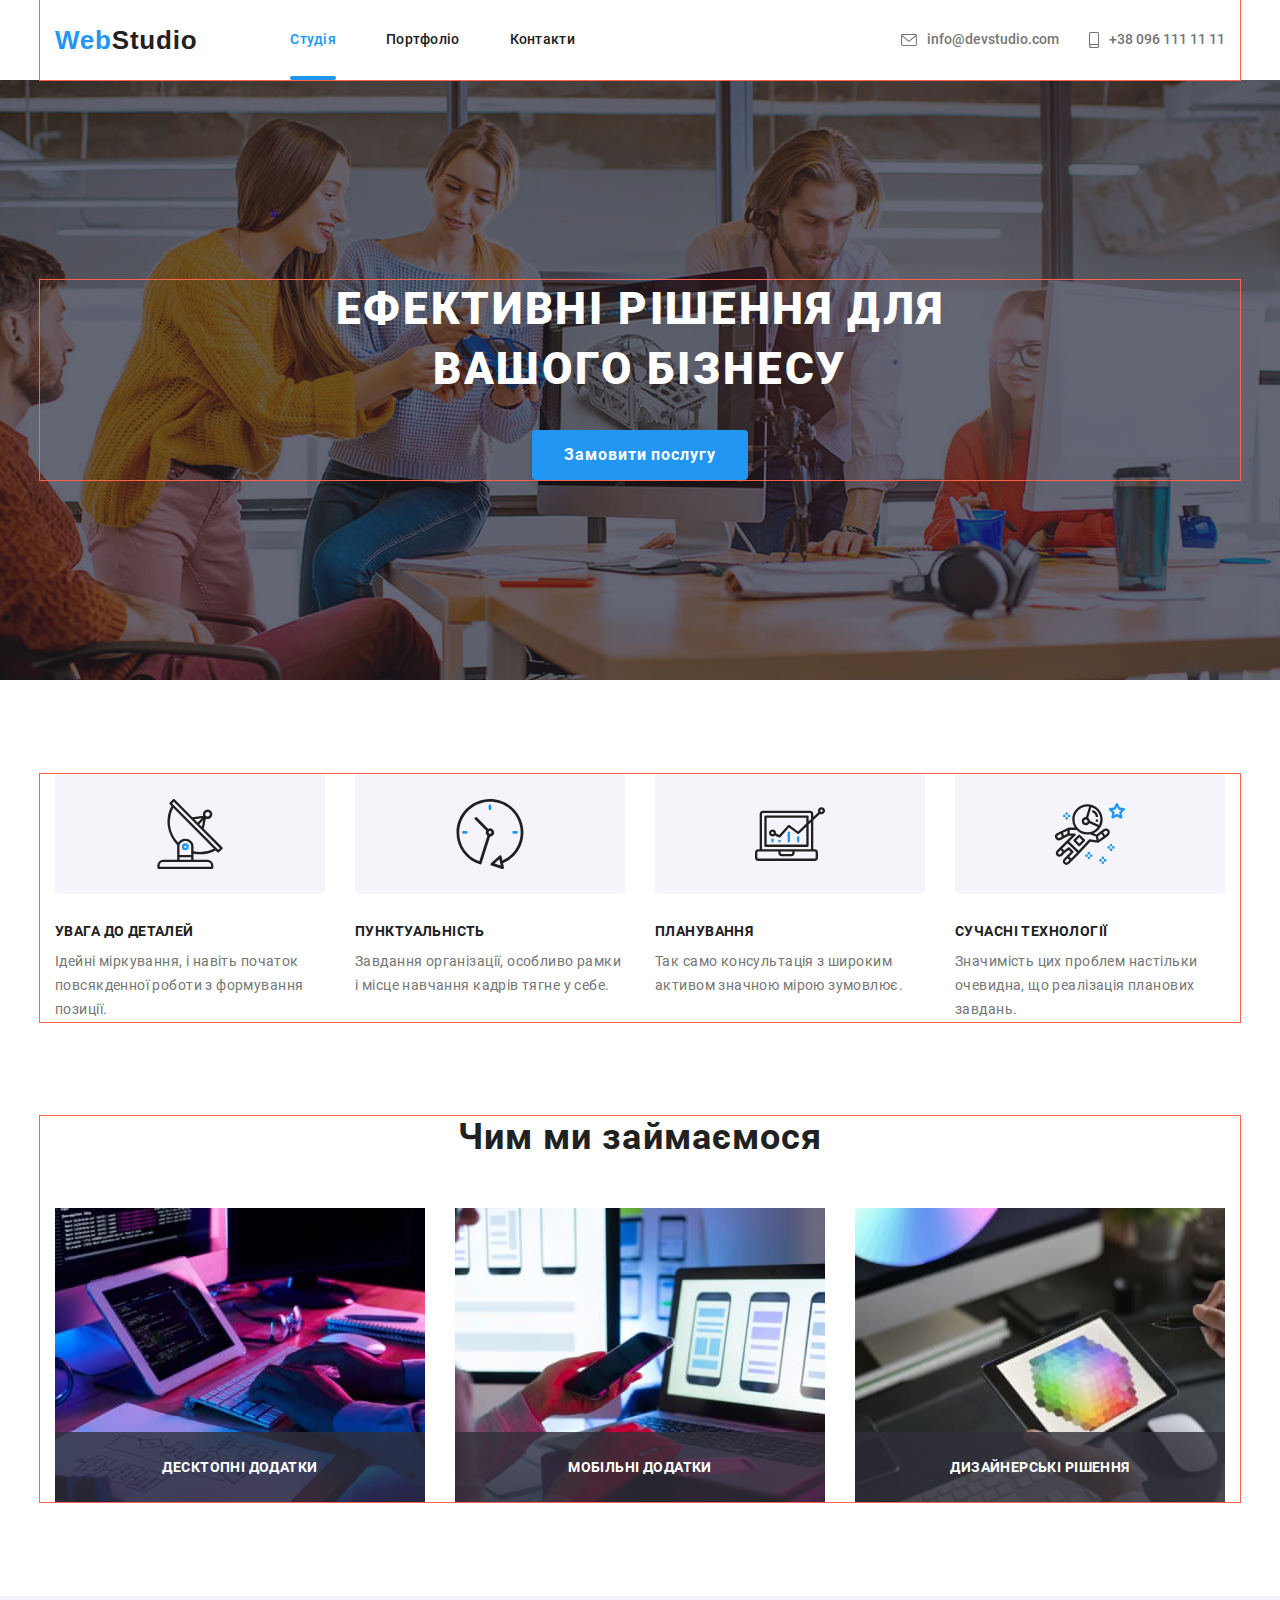
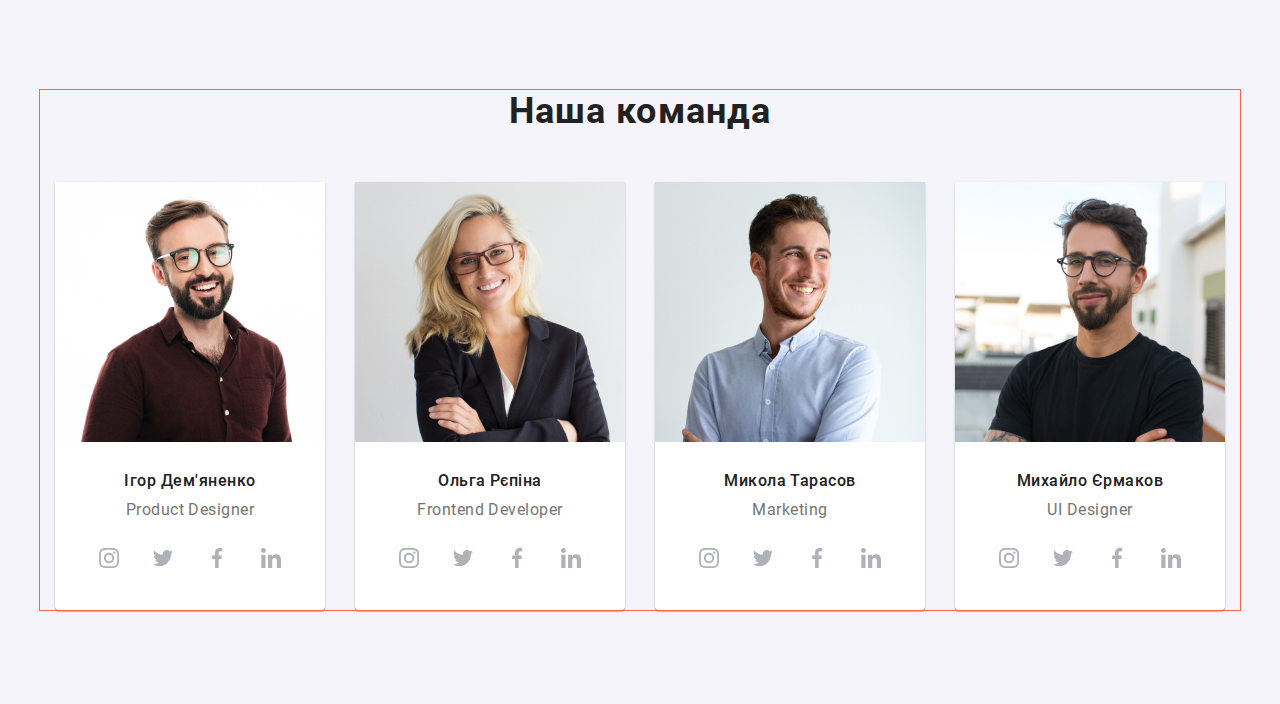
==== commit b0e89899: "ДЗ_8, розробка на етапі секції команда" ====
--- a/index.html
+++ b/index.html
@@ -72,7 +72,7 @@
       </section>
 
       <!-- Секція "feature", Особливості  -->
-      <!-- <section class="features">
+      <section class="features">
         <div class="container">
           <h2 class="section-caption visually-hidden">Особливості</h2>
           <ul class="features__list">
@@ -122,10 +122,10 @@
             </li>
           </ul>
         </div>
-      </section> -->
+      </section>
 
       <!-- Секція "product. Чим ми займаємося -->
-      <!-- <section class="product">
+      <section class="product">
         <div class="container">
           <h2 class="section-caption">Чим ми займаємося</h2>
           <ul class="product__list">
@@ -143,15 +143,27 @@
             </li>
           </ul>
         </div>
-      </section> -->
+      </section>
 
       <!-- Секція "team", Наша команда -->
-      <!-- <section class="team">
+      <section class="team">
         <div class="container">
           <h2 class="section-caption">Наша команда</h2>
           <ul class="team__list">
             <li class="team__item">
-              <img src="./images/teamcard1.jpg" alt="Ігор Дем'яненко" width="270" />
+              <img
+                srcset="
+                  ./images/team1-270x260.jpg    270w,
+                  ./images/team1-270x260@2x.jpg 540w,
+                  ./images/team1-354x374.jpg    354w,
+                  ./images/team1-354x374@2x.jpg 708w,
+                  ./images/team1-450x460.jpg    450w,
+                  ./images/team1-450x460@2x.jpg 900w
+                "
+                sizes="(min-width: 1200px) 270px, (min-width: 768px) 354px, 450px"
+                src="./images/team1-450x460.jpg"
+                alt="Ігор Дем'яненко"
+              />
               <div class="team__box">
                 <h3 class="team__title">Ігор Дем'яненко</h3>
                 <p class="team__subtitle">Product Designer</p>
@@ -189,7 +201,19 @@
             </li>
 
             <li class="team__item">
-              <img src="./images/teamcard2.jpg" alt="Ольга Рєпіна" width="270" />
+              <img
+                srcset="
+                  ./images/team2-270x260.jpg    270w,
+                  ./images/team2-270x260@2x.jpg 540w,
+                  ./images/team2-354x374.jpg    354w,
+                  ./images/team2-354x374@2x.jpg 708w,
+                  ./images/team2-450x460.jpg    450w,
+                  ./images/team2-450x460@2x.jpg 900w
+                "
+                sizes="(min-width: 1200px) 270px, (min-width: 768px) 354px, 450px"
+                src="./images/team2-450x460.jpg"
+                alt="Ольга Рєпіна"
+              />
               <div class="team__box">
                 <h3 class="team__title">Ольга Рєпіна</h3>
                 <p class="team__subtitle">Frontend Developer</p>
@@ -227,7 +251,19 @@
             </li>
 
             <li class="team__item">
-              <img src="./images/teamcard3.jpg" alt="Микола Тарасов" width="270" />
+              <img
+                srcset="
+                  ./images/team3-270x260.jpg    270w,
+                  ./images/team3-270x260@2x.jpg 540w,
+                  ./images/team3-354x374.jpg    354w,
+                  ./images/team3-354x374@2x.jpg 708w,
+                  ./images/team3-450x460.jpg    450w,
+                  ./images/team3-450x460@2x.jpg 900w
+                "
+                sizes="(min-width: 1200px) 270px, (min-width: 768px) 354px, 450px"
+                src="./images/team3-450x460.jpg"
+                alt="Микола Тарасов"
+              />
               <div class="team__box">
                 <h3 class="team__title">Микола Тарасов</h3>
                 <p class="team__subtitle">Marketing</p>
@@ -265,7 +301,19 @@
             </li>
 
             <li class="team__item">
-              <img src="./images/teamcard4.jpg" alt="Михайло Єрмаков" width="270" />
+              <img
+                srcset="
+                  ./images/team4-270x260.jpg    270w,
+                  ./images/team4-270x260@2x.jpg 540w,
+                  ./images/team4-354x374.jpg    354w,
+                  ./images/team4-354x374@2x.jpg 708w,
+                  ./images/team4-450x460.jpg    450w,
+                  ./images/team4-450x460@2x.jpg 900w
+                "
+                sizes="(min-width: 1200px) 270px, (min-width: 768px) 354px, 450px"
+                src="./images/team4-450x460.jpg"
+                alt="Михайло Єрмаков"
+              />
               <div class="team__box">
                 <h3 class="team__title">Михайло Єрмаков</h3>
                 <p class="team__subtitle">UI Designer</p>
@@ -303,7 +351,7 @@
             </li>
           </ul>
         </div>
-      </section> -->
+      </section>
 
       <!-- Секція "client. Постійні клієнти -->
       <!-- <section class="client">
--- a/css/main.min.css
+++ b/css/main.min.css
@@ -1 +1 @@
-/*! modern-normalize v1.1.0 | MIT License | https://github.com/sindresorhus/modern-normalize */*,::before,::after{-webkit-box-sizing:border-box;box-sizing:border-box}html{line-height:1.15;-webkit-text-size-adjust:100%;-moz-tab-size:4;-o-tab-size:4;tab-size:4}body{margin:0;font-family:system-ui,-apple-system,"Segoe UI",Roboto,Helvetica,Arial,sans-serif,"Apple Color Emoji","Segoe UI Emoji"}hr{height:0;color:inherit}abbr[title]{-webkit-text-decoration:underline dotted;text-decoration:underline dotted}b,strong{font-weight:bolder}code,kbd,samp,pre{font-family:ui-monospace,SFMono-Regular,Consolas,"Liberation Mono",Menlo,monospace;font-size:1em}small{font-size:80%}sub,sup{font-size:75%;line-height:0;position:relative;vertical-align:baseline}sub{bottom:-0.25em}sup{top:-0.5em}table{text-indent:0;border-color:inherit}button,input,optgroup,select,textarea{font-family:inherit;font-size:100%;line-height:1.15;margin:0}button,select{text-transform:none}button,[type=button],[type=reset],[type=submit]{-webkit-appearance:button}::-moz-focus-inner{border-style:none;padding:0}:-moz-focusring{outline:1px dotted ButtonText}:-moz-ui-invalid{box-shadow:none}legend{padding:0}progress{vertical-align:baseline}::-webkit-inner-spin-button,::-webkit-outer-spin-button{height:auto}[type=search]{-webkit-appearance:textfield;outline-offset:-2px}::-webkit-search-decoration{-webkit-appearance:none}::-webkit-file-upload-button{-webkit-appearance:button;font:inherit}summary{display:list-item}:root{--logo-color: #2196f3;--logo-second-color: #212121;--logo-third-color: #ffffff;--main-color: #212121;--main-second-color: #757575;--main-third-color: #ffffff;--link-footer-color: rgba(255, 255, 255, 0.6);--base-background: #ffffff;--hero-background: #2f303a;--team-background: #f5f4fa;--footer-background: #2f303a;--button-hero-background: #2196f3;--button-background: #f5f4fa;--action-color: #2196f3;--action-second-color: #ffffff;--action-button-background: #2196f3;--action-button-second-background: #188ce8;--border-color: #eeeeee;--hero-second-background: #c4c4c4;--features-background: #f5f4fa;--color-soc-icon: #afb1b8;--footer-second-background: rgba(255, 255, 255, 0.1)}.visually-hidden{position:absolute;white-space:nowrap;width:1px;height:1px;overflow:hidden;border:0;padding:0;clip:rect(0 0 0 0);-webkit-clip-path:inset(50%);clip-path:inset(50%);margin:-1px}@font-face{font-family:"Roboto";font-style:normal;font-weight:400;src:url("../fonts/roboto-v30-latin_cyrillic-regular.eot");src:local(""),url("../fonts/roboto-v30-latin_cyrillic-regular.eot?#iefix") format("embedded-opentype"),url("../fonts/roboto-v30-latin_cyrillic-regular.woff2") format("woff2"),url("../fonts/roboto-v30-latin_cyrillic-regular.woff") format("woff"),url("../fonts/roboto-v30-latin_cyrillic-regular.ttf") format("truetype"),url("../fonts/roboto-v30-latin_cyrillic-regular.svg#Roboto") format("svg")}@font-face{font-family:"Roboto";font-style:normal;font-weight:500;src:url("../fonts/roboto-v30-latin_cyrillic-500.eot");src:local(""),url("../fonts/roboto-v30-latin_cyrillic-500.eot?#iefix") format("embedded-opentype"),url("../fonts/roboto-v30-latin_cyrillic-500.woff2") format("woff2"),url("../fonts/roboto-v30-latin_cyrillic-500.woff") format("woff"),url("../fonts/roboto-v30-latin_cyrillic-500.ttf") format("truetype"),url("../fonts/roboto-v30-latin_cyrillic-500.svg#Roboto") format("svg")}@font-face{font-family:"Roboto";font-style:normal;font-weight:700;src:url("../fonts/roboto-v30-latin_cyrillic-700.eot");src:local(""),url("../fonts/roboto-v30-latin_cyrillic-700.eot?#iefix") format("embedded-opentype"),url("../fonts/roboto-v30-latin_cyrillic-700.woff2") format("woff2"),url("../fonts/roboto-v30-latin_cyrillic-700.woff") format("woff"),url("../fonts/roboto-v30-latin_cyrillic-700.ttf") format("truetype"),url("../fonts/roboto-v30-latin_cyrillic-700.svg#Roboto") format("svg")}@font-face{font-family:"Roboto";font-style:normal;font-weight:900;src:url("../fonts/roboto-v30-latin_cyrillic-900.eot");src:local(""),url("../fonts/roboto-v30-latin_cyrillic-900.eot?#iefix") format("embedded-opentype"),url("../fonts/roboto-v30-latin_cyrillic-900.woff2") format("woff2"),url("../fonts/roboto-v30-latin_cyrillic-900.woff") format("woff"),url("../fonts/roboto-v30-latin_cyrillic-900.ttf") format("truetype"),url("../fonts/roboto-v30-latin_cyrillic-900.svg#Roboto") format("svg")}body{font-family:"Roboto",sans-serif;color:var(--main-color);background-color:var(--base-background)}img{display:block;max-width:100%;height:auto}ul{list-style:none;padding:0;margin:0}h1,h2,h3,h4,h5,h6{margin:0}p{margin:0}.backdrop{position:fixed;left:0;top:0;width:100%;height:100%;background-color:rgba(0,0,0,.2);visibility:visible;opacity:1;-webkit-transition:opacity 250ms cubic-bezier(0.4, 0, 0.2, 1),visibility 250ms cubic-bezier(0.4, 0, 0.2, 1);transition:opacity 250ms cubic-bezier(0.4, 0, 0.2, 1),visibility 250ms cubic-bezier(0.4, 0, 0.2, 1)}.is-hidden{visibility:hidden;opacity:0;pointer-events:none}.btn{padding:10px 32px;border:none;font-family:inherit;font-weight:700;font-size:16px;line-height:1.88;text-align:center;letter-spacing:.06em;color:var(--main-third-color);cursor:pointer;background-color:var(--button-hero-background);-webkit-box-shadow:0px 4px 4px rgba(0,0,0,.15);box-shadow:0px 4px 4px rgba(0,0,0,.15);border-radius:4px;-webkit-transition:background-color 250ms cubic-bezier(0.4, 0, 0.2, 1),-webkit-box-shadow 250ms cubic-bezier(0.4, 0, 0.2, 1);transition:background-color 250ms cubic-bezier(0.4, 0, 0.2, 1),-webkit-box-shadow 250ms cubic-bezier(0.4, 0, 0.2, 1);transition:background-color 250ms cubic-bezier(0.4, 0, 0.2, 1),box-shadow 250ms cubic-bezier(0.4, 0, 0.2, 1);transition:background-color 250ms cubic-bezier(0.4, 0, 0.2, 1),box-shadow 250ms cubic-bezier(0.4, 0, 0.2, 1),-webkit-box-shadow 250ms cubic-bezier(0.4, 0, 0.2, 1)}.btn:hover,.btn:focus{background-color:var(--action-button-second-background);-webkit-box-shadow:0px 4px 4px rgba(0,0,0,.15);box-shadow:0px 4px 4px rgba(0,0,0,.15)}.contacts{display:none}@media screen and (min-width: 768px){.contacts{display:-webkit-box;display:-ms-flexbox;display:flex;-webkit-box-orient:vertical;-webkit-box-direction:normal;-ms-flex-direction:column;flex-direction:column;-webkit-box-pack:center;-ms-flex-pack:center;justify-content:center;margin-left:auto}}@media screen and (min-width: 1200px){.contacts{-webkit-box-orient:horizontal;-webkit-box-direction:normal;-ms-flex-direction:row;flex-direction:row;-webkit-box-align:center;-ms-flex-align:center;align-items:center}}@media screen and (min-width: 768px)and (max-width: 1199px){.contacts__item:not(:last-child){padding-bottom:10px}}@media screen and (min-width: 1200px){.contacts__item{padding-top:32px;padding-bottom:32px}.contacts__item:not(:last-child){margin-right:30px}}.contacts__link{display:-webkit-box;display:-ms-flexbox;display:flex;-webkit-box-align:center;-ms-flex-align:center;align-items:center;font-weight:500;font-size:14px;line-height:1.14;text-decoration:none;color:var(--main-second-color);-webkit-transition:color 250ms cubic-bezier(0.4, 0, 0.2, 1);transition:color 250ms cubic-bezier(0.4, 0, 0.2, 1)}.contacts__link:hover,.contacts__link:focus{color:var(--action-color)}.contacts__icon{fill:currentColor;margin-right:10px}.container{margin:0 auto;padding:0 15px;outline:1px solid tomato}@media screen and (min-width: 480px){.container{width:480px}}@media screen and (min-width: 768px){.container{width:768px}}@media screen and (min-width: 1200px){.container{width:1200px}}.filter{display:-webkit-box;display:-ms-flexbox;display:flex;-webkit-box-pack:center;-ms-flex-pack:center;justify-content:center;margin-bottom:50px}.filter__item:not(:last-child){margin-right:8px}.filter__btn{padding:6px 22px;font-family:inherit;font-weight:500;font-size:16px;line-height:1.63;text-align:center;letter-spacing:.03em;cursor:pointer;background-color:var(--button-background);border-radius:4px;border:none;-webkit-box-shadow:none;box-shadow:none;-webkit-transition:color 250ms cubic-bezier(0.4, 0, 0.2, 1),background-color 250ms cubic-bezier(0.4, 0, 0.2, 1),-webkit-box-shadow 250ms cubic-bezier(0.4, 0, 0.2, 1);transition:color 250ms cubic-bezier(0.4, 0, 0.2, 1),background-color 250ms cubic-bezier(0.4, 0, 0.2, 1),-webkit-box-shadow 250ms cubic-bezier(0.4, 0, 0.2, 1);transition:color 250ms cubic-bezier(0.4, 0, 0.2, 1),background-color 250ms cubic-bezier(0.4, 0, 0.2, 1),box-shadow 250ms cubic-bezier(0.4, 0, 0.2, 1);transition:color 250ms cubic-bezier(0.4, 0, 0.2, 1),background-color 250ms cubic-bezier(0.4, 0, 0.2, 1),box-shadow 250ms cubic-bezier(0.4, 0, 0.2, 1),-webkit-box-shadow 250ms cubic-bezier(0.4, 0, 0.2, 1)}.filter__btn:hover,.filter__btn:focus{color:var(--action-second-color);background-color:var(--action-button-background);-webkit-box-shadow:0px 3px 1px rgba(0,0,0,.1),0px 1px 2px rgba(0,0,0,.08),0px 2px 2px rgba(0,0,0,.12);box-shadow:0px 3px 1px rgba(0,0,0,.1),0px 1px 2px rgba(0,0,0,.08),0px 2px 2px rgba(0,0,0,.12)}.filter__btn--first{padding:6px 25px}.logo{font-family:"Raleway",sans-serif;font-weight:700;font-size:26px;line-height:1.19;letter-spacing:.03em;text-decoration:none;color:var(--logo-color)}.mobile-menu{position:fixed;top:0;left:0;-webkit-transform:translateX(-100%);transform:translateX(-100%);width:100%;height:100%;background-color:var(--base-background);-webkit-transition:-webkit-transform 250ms cubic-bezier(0.4, 0, 0.2, 1);transition:-webkit-transform 250ms cubic-bezier(0.4, 0, 0.2, 1);transition:transform 250ms cubic-bezier(0.4, 0, 0.2, 1);transition:transform 250ms cubic-bezier(0.4, 0, 0.2, 1), -webkit-transform 250ms cubic-bezier(0.4, 0, 0.2, 1)}.mobile-menu.is-open{-webkit-transform:translateX(0);transform:translateX(0)}.mobile-menu__container{display:-webkit-box;display:-ms-flexbox;display:flex;-webkit-box-orient:vertical;-webkit-box-direction:normal;-ms-flex-direction:column;flex-direction:column;height:inherit;padding:48px 40px}.mobile-menu__close-button{position:absolute;display:-webkit-box;display:-ms-flexbox;display:flex;top:10px;right:15px;border:none;background-color:rgba(0,0,0,0);-webkit-transition:color 250ms cubic-bezier(0.4, 0, 0.2, 1);transition:color 250ms cubic-bezier(0.4, 0, 0.2, 1);fill:currentColor}.mobile-menu__close-button:hover,.mobile-menu__close-button:focus{color:var(--action-color)}.mobile-menu__nav{-webkit-box-flex:1;-ms-flex-positive:1;flex-grow:1}.mobile-menu__nav-item:not(:last-child){margin-bottom:32px}.mobile-menu__nav-link{display:block;font-weight:500;font-size:40px;line-height:1.18;text-decoration:none;letter-spacing:.02em;color:var(--main-color);-webkit-transition:color 250ms cubic-bezier(0.4, 0, 0.2, 1);transition:color 250ms cubic-bezier(0.4, 0, 0.2, 1)}.mobile-menu__nav-link:hover,.mobile-menu__nav-link:focus{color:var(--action-color)}.mobile-menu__current{color:var(--action-color)}.mobile-menu__contacts{margin-top:30px;margin-bottom:64px}.mobile-menu__contacts-item{font-size:24px;line-height:1.17;letter-spacing:.02em}.mobile-menu__contacts-item:first-child{font-size:34px;line-height:1.18;margin-bottom:32px}.mobile-menu__contacts-link{font-weight:500;text-decoration:none;color:var(--main-second-color);-webkit-transition:color 250ms cubic-bezier(0.4, 0, 0.2, 1);transition:color 250ms cubic-bezier(0.4, 0, 0.2, 1)}.mobile-menu__contacts-link:hover,.mobile-menu__contacts-link:focus{color:var(--action-color)}.mobile-menu__social-list{display:-webkit-inline-box;display:-ms-inline-flexbox;display:inline-flex;-ms-flex-wrap:wrap;flex-wrap:wrap;margin:0px -10px}.mobile-menu__social-list-item{display:-webkit-box;display:-ms-flexbox;display:flex;padding:0px 10px}.mobile-menu__social-list-item:not(:last-child){border-right:1px solid rgba(33,33,33,.2)}.mobile-menu__social-list-link{text-decoration:none;font-family:"Roboto";font-style:normal;font-weight:500;font-size:18px;line-height:1.22;letter-spacing:.02em;color:var(--action-color)}.modal{position:absolute;top:50%;left:50%;-webkit-transform:translate(-50%, -50%) scale(1);transform:translate(-50%, -50%) scale(1);padding:40px;width:528px;height:581px;border-radius:4px;background-color:var(--base-background);-webkit-box-shadow:0px 1px 3px rgba(0,0,0,.12),0px 1px 1px rgba(0,0,0,.14),0px 2px 1px rgba(0,0,0,.2);box-shadow:0px 1px 3px rgba(0,0,0,.12),0px 1px 1px rgba(0,0,0,.14),0px 2px 1px rgba(0,0,0,.2);-webkit-transition:-webkit-transform 250ms cubic-bezier(0.4, 0, 0.2, 1),-webkit-box-shadow 250ms cubic-bezier(0.4, 0, 0.2, 1);transition:-webkit-transform 250ms cubic-bezier(0.4, 0, 0.2, 1),-webkit-box-shadow 250ms cubic-bezier(0.4, 0, 0.2, 1);transition:transform 250ms cubic-bezier(0.4, 0, 0.2, 1),box-shadow 250ms cubic-bezier(0.4, 0, 0.2, 1);transition:transform 250ms cubic-bezier(0.4, 0, 0.2, 1),box-shadow 250ms cubic-bezier(0.4, 0, 0.2, 1),-webkit-transform 250ms cubic-bezier(0.4, 0, 0.2, 1),-webkit-box-shadow 250ms cubic-bezier(0.4, 0, 0.2, 1)}.is-hidden .modal{-webkit-transform:translate(-50%, -50%) scale(1.1);transform:translate(-50%, -50%) scale(1.1);-webkit-box-shadow:none;box-shadow:none}.modal__btn-close{position:absolute;top:8px;right:8px;display:-webkit-box;display:-ms-flexbox;display:flex;-webkit-box-pack:center;-ms-flex-pack:center;justify-content:center;-webkit-box-align:center;-ms-flex-align:center;align-items:center;width:30px;height:30px;border-radius:50%;cursor:pointer;border:1px solid rgba(0,0,0,.1);background-color:var(--base-background);color:#000;-webkit-transition:color 250ms cubic-bezier(0.4, 0, 0.2, 1);transition:color 250ms cubic-bezier(0.4, 0, 0.2, 1)}.modal__btn-close:hover,.modal__btn-close:focus{color:var(--action-color)}.modal__btn-close-icon{fill:currentColor}.modal__title{margin-bottom:12px;font-weight:700;font-size:20px;line-height:1.15;text-align:center;letter-spacing:.03em;color:var(--main-color)}.modal__form-group{margin-bottom:20px}.modal__form-label{display:block;position:relative;margin-bottom:10px}.modal__form-label:last-child{margin-bottom:0px}.modal__form-title{display:block;margin-bottom:4px;font-weight:400;font-size:12px;line-height:1.17;letter-spacing:.01em;color:var(--main-second-color)}.modal__form-input{width:100%;height:40px;padding:0px 42px;border:1px solid rgba(33,33,33,.2);border-radius:4px;outline:none;-webkit-transition:border-color 250ms cubic-bezier(0.4, 0, 0.2, 1);transition:border-color 250ms cubic-bezier(0.4, 0, 0.2, 1)}.modal__form-input:focus-within{border-color:var(--action-color)}.modal__form-input:focus-within+.modal__form-icon{fill:var(--action-color)}.modal__form-icon{position:absolute;top:29px;left:12px;-webkit-transition:fill 250ms cubic-bezier(0.4, 0, 0.2, 1);transition:fill 250ms cubic-bezier(0.4, 0, 0.2, 1)}.modal__form-input--textarea{display:block;width:100%;height:120px;padding:12px 16px;resize:none;font-weight:400;font-size:12px;line-height:14px;letter-spacing:.01em}.modal__form-input--textarea::-webkit-input-placeholder{font-weight:400;font-size:12px;line-height:14px;letter-spacing:.01em;color:rgba(117,117,117,.5)}.modal__form-input--textarea::-moz-placeholder{font-weight:400;font-size:12px;line-height:14px;letter-spacing:.01em;color:rgba(117,117,117,.5)}.modal__form-input--textarea:-ms-input-placeholder{font-weight:400;font-size:12px;line-height:14px;letter-spacing:.01em;color:rgba(117,117,117,.5)}.modal__form-input--textarea::-ms-input-placeholder{font-weight:400;font-size:12px;line-height:14px;letter-spacing:.01em;color:rgba(117,117,117,.5)}.modal__form-input--textarea::placeholder{font-weight:400;font-size:12px;line-height:14px;letter-spacing:.01em;color:rgba(117,117,117,.5)}.modal__form-label--checkbox{position:relative;margin-bottom:30px}.modal__form-checkbox{position:absolute;white-space:nowrap;width:1px;height:1px;overflow:hidden;border:0;padding:0;clip:rect(0 0 0 0);-webkit-clip-path:inset(50%);clip-path:inset(50%);margin:-1px}.modal__form-icon--checkbox{position:absolute;top:4px;left:13px;border:2px solid var(--main-color);border-radius:3px;overflow:hidden}.modal__form-checkbox:checked+.modal__form-icon--checkbox{border:none;background-color:var(--action-color)}.modal__form-title--checkbox{display:inline;padding-left:36px;font-weight:400;font-size:14px;line-height:1.71;letter-spacing:.03em;color:var(--main-second-color)}.modal__form-link{font-weight:400;font-size:14px;line-height:1.71;letter-spacing:.03em;color:var(--action-color)}.modal__btn{display:block;padding:10px 52px;margin:0px auto}.nav{display:-webkit-box;display:-ms-flexbox;display:flex;-webkit-box-align:center;-ms-flex-align:center;align-items:center}.nav__list{display:none}@media screen and (min-width: 768px){.nav__list{display:-webkit-box;display:-ms-flexbox;display:flex;-webkit-box-align:center;-ms-flex-align:center;align-items:center;margin-left:auto}}.nav__item:not(:last-child){margin-right:50px}.nav__link{position:relative;display:-webkit-box;display:-ms-flexbox;display:flex;-webkit-box-align:center;-ms-flex-align:center;align-items:center;padding-top:32px;padding-bottom:32px;font-weight:500;font-size:14px;line-height:1.14;text-decoration:none;letter-spacing:.02em;color:var(--main-color);-webkit-transition:color 250ms cubic-bezier(0.4, 0, 0.2, 1);transition:color 250ms cubic-bezier(0.4, 0, 0.2, 1)}.nav__link:hover,.nav__link:focus{color:var(--action-color)}.current{color:var(--action-color)}.current::after{content:"";position:absolute;bottom:0;left:0;width:100%;height:4px;border-radius:2px;background-color:var(--action-color)}.section-caption{margin-bottom:50px;font-weight:700;font-size:36px;line-height:1.17;text-align:center;letter-spacing:.03em}.social-list{display:-webkit-box;display:-ms-flexbox;display:flex;-webkit-box-pack:center;-ms-flex-pack:center;justify-content:center;gap:10px}.social-list__link{display:-webkit-box;display:-ms-flexbox;display:flex;-webkit-box-pack:center;-ms-flex-pack:center;justify-content:center;-webkit-box-align:center;-ms-flex-align:center;align-items:center;width:44px;height:44px;border-radius:50%;background-color:var(--base-background);color:var(--color-soc-icon);-webkit-transition:background-color 250ms cubic-bezier(0.4, 0, 0.2, 1),color 250ms cubic-bezier(0.4, 0, 0.2, 1);transition:background-color 250ms cubic-bezier(0.4, 0, 0.2, 1),color 250ms cubic-bezier(0.4, 0, 0.2, 1)}.social-list__link:hover,.social-list__link:focus{background-color:var(--action-color);color:var(--action-second-color)}.social-list__icon{fill:currentColor}.header__container{display:-webkit-box;display:-ms-flexbox;display:flex;-webkit-box-align:center;-ms-flex-align:center;align-items:center;margin-left:auto}.logo__header{color:var(--logo-second-color)}@media screen and (min-width: 768px){.logo__header{margin-right:87px}}@media screen and (min-width: 1200px){.logo__header{margin-right:93px}}.header__btn-burger{display:-webkit-box;display:-ms-flexbox;display:flex;margin-left:auto;padding:10px 0px;border:none;background-color:rgba(0,0,0,0);-webkit-transition:color 250ms cubic-bezier(0.4, 0, 0.2, 1);transition:color 250ms cubic-bezier(0.4, 0, 0.2, 1);fill:currentColor}.header__btn-burger:hover,.header__btn-burger:focus{color:var(--action-color)}@media screen and (min-width: 768px){.header__btn-burger{display:none}}.header--border{border-bottom:1px solid #ececec}.hero{padding:118px 0px;margin:0 auto;background-color:var(--hero-second-background);text-align:center;max-width:480px;height:400px;background-image:-webkit-gradient(linear, left top, left bottom, from(rgba(47, 48, 58, 0.4)), to(rgba(47, 48, 58, 0.4))),url("../images/hero-480х400.jpg");background-image:linear-gradient(rgba(47, 48, 58, 0.4), rgba(47, 48, 58, 0.4)),url("../images/hero-480х400.jpg");background-repeat:no-repeat}@media(min-device-pixel-ratio: 2),(-webkit-min-device-pixel-ratio: 2),(min-resolution: 192dpi),(min-resolution: 2dppx){.hero{background-image:-webkit-gradient(linear, left top, left bottom, from(rgba(47, 48, 58, 0.4)), to(rgba(47, 48, 58, 0.4))),url("../images/hero-480х400@2x.jpg");background-image:linear-gradient(rgba(47, 48, 58, 0.4), rgba(47, 48, 58, 0.4)),url("../images/hero-480х400@2x.jpg")}}@media screen and (min-width: 768px){.hero{padding:118px 0px;width:768px;height:400px;background-image:-webkit-gradient(linear, left top, left bottom, from(rgba(47, 48, 58, 0.4)), to(rgba(47, 48, 58, 0.4))),url("../images/hero-768х400.jpg");background-image:linear-gradient(rgba(47, 48, 58, 0.4), rgba(47, 48, 58, 0.4)),url("../images/hero-768х400.jpg");background-repeat:no-repeat}}@media screen and (min-width: 768px)and (min-device-pixel-ratio: 2),screen and (min-width: 768px)and (-webkit-min-device-pixel-ratio: 2),screen and (min-width: 768px)and (min-resolution: 192dpi),screen and (min-width: 768px)and (min-resolution: 2dppx){.hero{background-image:-webkit-gradient(linear, left top, left bottom, from(rgba(47, 48, 58, 0.4)), to(rgba(47, 48, 58, 0.4))),url("../images/hero-768х400@2x.jpg");background-image:linear-gradient(rgba(47, 48, 58, 0.4), rgba(47, 48, 58, 0.4)),url("../images/hero-768х400@2x.jpg")}}@media screen and (min-width: 1200px){.hero{padding:200px 0px;width:1600px;height:600px;background-image:-webkit-gradient(linear, left top, left bottom, from(rgba(47, 48, 58, 0.4)), to(rgba(47, 48, 58, 0.4))),url("../images/hero-1200х600.jpg");background-image:linear-gradient(rgba(47, 48, 58, 0.4), rgba(47, 48, 58, 0.4)),url("../images/hero-1200х600.jpg");background-repeat:no-repeat}}@media screen and (min-width: 1200px)and (min-device-pixel-ratio: 2),screen and (min-width: 1200px)and (-webkit-min-device-pixel-ratio: 2),screen and (min-width: 1200px)and (min-resolution: 192dpi),screen and (min-width: 1200px)and (min-resolution: 2dppx){.hero{background-image:-webkit-gradient(linear, left top, left bottom, from(rgba(47, 48, 58, 0.4)), to(rgba(47, 48, 58, 0.4))),url("../images/hero-1200х600@2x.jpg");background-image:linear-gradient(rgba(47, 48, 58, 0.4), rgba(47, 48, 58, 0.4)),url("../images/hero-1200х600@2x.jpg")}}.hero__caption{margin:0px auto;margin-bottom:30px;font-weight:900;font-size:26px;line-height:1.62;letter-spacing:.06em;text-transform:uppercase;color:var(--main-third-color)}.features{padding:94px 0px}.features__list{display:-webkit-box;display:-ms-flexbox;display:flex}.features__item{width:calc((100% - 90px)/4)}.features__item:not(:last-child){margin-right:30px}.features__box{display:-webkit-box;display:-ms-flexbox;display:flex;-webkit-box-pack:center;-ms-flex-pack:center;justify-content:center;-webkit-box-align:center;-ms-flex-align:center;align-items:center;height:120px;margin-bottom:30px;background:var(--features-background);border-radius:4px}.features__title{margin-bottom:10px;font-weight:700;font-size:14px;line-height:1.14;letter-spacing:.03em;text-transform:uppercase}.features__subtitle{font-weight:400;font-size:14px;line-height:1.71;letter-spacing:.03em;color:var(--main-second-color)}.product{padding-bottom:94px}.product__list{display:-webkit-box;display:-ms-flexbox;display:flex}.product__item{position:relative}.product__item:not(:last-child){margin-right:30px}.product__tittle{position:absolute;bottom:0;left:0;display:-webkit-box;display:-ms-flexbox;display:flex;-webkit-box-pack:center;-ms-flex-pack:center;justify-content:center;-webkit-box-align:center;-ms-flex-align:center;align-items:center;width:100%;height:70px;font-weight:700;font-size:14px;line-height:1.43;text-transform:uppercase;letter-spacing:.03em;color:var(--main-third-color);background-color:rgba(47,48,58,.8)}.team{padding:94px 0px;background-color:var(--team-background)}.team__list{display:-webkit-box;display:-ms-flexbox;display:flex;-webkit-box-pack:justify;-ms-flex-pack:justify;justify-content:space-between}.team__item{background-color:var(--base-background);-webkit-box-shadow:0px 1px 3px rgba(0,0,0,.12),0px 1px 1px rgba(0,0,0,.14),0px 2px 1px rgba(0,0,0,.2);box-shadow:0px 1px 3px rgba(0,0,0,.12),0px 1px 1px rgba(0,0,0,.14),0px 2px 1px rgba(0,0,0,.2);border-radius:0px 0px 4px 4px}.team__box{padding:30px 0px}.team__title,.team__subtitle{margin-bottom:10px;font-weight:500;font-size:16px;line-height:1.18;text-align:center;letter-spacing:.03em}.team__subtitle{margin-bottom:16px;font-weight:400;color:var(--main-second-color)}.client{padding-top:94px;padding-bottom:94px}.client__list{display:-webkit-box;display:-ms-flexbox;display:flex;-webkit-box-pack:center;-ms-flex-pack:center;justify-content:center;gap:30px}.client__link{display:-webkit-box;display:-ms-flexbox;display:flex;-webkit-box-pack:center;-ms-flex-pack:center;justify-content:center;-webkit-box-align:center;-ms-flex-align:center;align-items:center;width:170px;height:92px;border-radius:4px;border:1px solid #afb1b8;color:var(--color-soc-icon);-webkit-transition:border-color 250ms cubic-bezier(0.4, 0, 0.2, 1),color 250ms cubic-bezier(0.4, 0, 0.2, 1);transition:border-color 250ms cubic-bezier(0.4, 0, 0.2, 1),color 250ms cubic-bezier(0.4, 0, 0.2, 1)}.client__link:hover,.client__link:focus{border-color:currentColor;color:var(--action-color)}.client__icon{fill:currentColor}.footer{padding:60px 0px;background-color:var(--footer-background)}.footer__container{display:-webkit-box;display:-ms-flexbox;display:flex;-webkit-box-align:baseline;-ms-flex-align:baseline;align-items:baseline}.footer__item:nth-child(2){margin-left:70px;margin-right:auto}.footer__logo{display:block;margin-right:0px;margin-bottom:20px}.logo__footer{color:var(--logo-third-color)}.address__item{margin-bottom:10px}.address__item:last-child{margin-bottom:0px}.address__link{font-style:normal;font-weight:400;font-size:14px;line-height:1.71;letter-spacing:.03em;color:var(--link-footer-color);text-decoration:none;-webkit-transition:color 250ms cubic-bezier(0.4, 0, 0.2, 1);transition:color 250ms cubic-bezier(0.4, 0, 0.2, 1)}.address__link:hover,.address__link:focus{color:var(--action-color)}.address__link--map{color:var(--main-third-color)}.footer__title{margin-bottom:20px;font-weight:700;font-size:14px;line-height:1.14;letter-spacing:.03em;text-transform:uppercase;color:var(--main-third-color)}.social-list__link--down{background-color:var(--footer-second-background);color:var(--base-background);fill:currentColor}.social-list__link--down:hover,.social-list__link--down:focus{background-color:var(--action-color)}.footer__form{display:-webkit-box;display:-ms-flexbox;display:flex;-webkit-box-align:center;-ms-flex-align:center;align-items:center;gap:12px}.footer__input{width:358px;height:50px;padding:0px 16px;font-weight:400;font-size:16px;line-height:1.25;letter-spacing:.03em;color:var(--main-third-color);border:1px solid rgba(255,255,255,.3);border-radius:4px;background-color:var(--hero-background);-webkit-filter:drop-shadow(0px 4px 4px rgba(0, 0, 0, 0.15));filter:drop-shadow(0px 4px 4px rgba(0, 0, 0, 0.15));outline:none;-webkit-transition:border-color 250ms cubic-bezier(0.4, 0, 0.2, 1);transition:border-color 250ms cubic-bezier(0.4, 0, 0.2, 1)}.footer__input::-webkit-input-placeholder{color:var(--link-footer-color)}.footer__input::-moz-placeholder{color:var(--link-footer-color)}.footer__input:-ms-input-placeholder{color:var(--link-footer-color)}.footer__input::-ms-input-placeholder{color:var(--link-footer-color)}.footer__input::placeholder{color:var(--link-footer-color)}.footer__input:focus{border-color:var(--action-color)}.footer__btn{display:-webkit-box;display:-ms-flexbox;display:flex;-webkit-box-pack:center;-ms-flex-pack:center;justify-content:center;-webkit-box-align:center;-ms-flex-align:center;align-items:center;gap:10px;padding:10px 28px}.projects{padding-top:94px;padding-bottom:94px}.projects__list{display:-webkit-box;display:-ms-flexbox;display:flex;-ms-flex-wrap:wrap;flex-wrap:wrap}.projects__item{background:var(--base-background)}.projects__item:not(:nth-child(3n)){margin-right:30px}.projects__item:not(:nth-last-child(-n+3)){margin-bottom:30px}.projects__link{display:block;text-decoration:none;-webkit-transition:-webkit-box-shadow 250ms cubic-bezier(0.4, 0, 0.2, 1);transition:-webkit-box-shadow 250ms cubic-bezier(0.4, 0, 0.2, 1);transition:box-shadow 250ms cubic-bezier(0.4, 0, 0.2, 1);transition:box-shadow 250ms cubic-bezier(0.4, 0, 0.2, 1), -webkit-box-shadow 250ms cubic-bezier(0.4, 0, 0.2, 1)}.projects__link:hover{-webkit-box-shadow:0px 1px 1px rgba(0,0,0,.12),0px 4px 4px rgba(0,0,0,.06),1px 4px 6px rgba(0,0,0,.16);box-shadow:0px 1px 1px rgba(0,0,0,.12),0px 4px 4px rgba(0,0,0,.06),1px 4px 6px rgba(0,0,0,.16)}.projects__thumb{position:relative;overflow:hidden}.projects__overlay{position:absolute;top:0;left:0;width:100%;height:100%;padding:63px 24px;font-weight:400;font-size:18px;line-height:1.56;letter-spacing:.03em;color:var(--main-third-color);background-color:rgba(33,150,243,.9);-webkit-transform:translateY(101%);transform:translateY(101%);-webkit-transition:-webkit-transform 250ms cubic-bezier(0.4, 0, 0.2, 1);transition:-webkit-transform 250ms cubic-bezier(0.4, 0, 0.2, 1);transition:transform 250ms cubic-bezier(0.4, 0, 0.2, 1);transition:transform 250ms cubic-bezier(0.4, 0, 0.2, 1), -webkit-transform 250ms cubic-bezier(0.4, 0, 0.2, 1)}.projects__link:hover .projects__overlay{-webkit-transform:translateY(0%);transform:translateY(0%)}.projects__text-box{padding:20px 24px;border-right:1px solid var(--border-color);border-bottom:1px solid var(--border-color);border-left:1px solid var(--border-color)}.projects__title{margin-bottom:4px;font-weight:700;font-size:18px;line-height:2;letter-spacing:.06em;color:var(--main-color)}.projects__subtitle{font-weight:400;font-size:16px;line-height:1.88;letter-spacing:.03em;color:var(--main-second-color)}/*# sourceMappingURL=main.min.css.map */+/*! modern-normalize v1.1.0 | MIT License | https://github.com/sindresorhus/modern-normalize */*,::before,::after{-webkit-box-sizing:border-box;box-sizing:border-box}html{line-height:1.15;-webkit-text-size-adjust:100%;-moz-tab-size:4;-o-tab-size:4;tab-size:4}body{margin:0;font-family:system-ui,-apple-system,"Segoe UI",Roboto,Helvetica,Arial,sans-serif,"Apple Color Emoji","Segoe UI Emoji"}hr{height:0;color:inherit}abbr[title]{-webkit-text-decoration:underline dotted;text-decoration:underline dotted}b,strong{font-weight:bolder}code,kbd,samp,pre{font-family:ui-monospace,SFMono-Regular,Consolas,"Liberation Mono",Menlo,monospace;font-size:1em}small{font-size:80%}sub,sup{font-size:75%;line-height:0;position:relative;vertical-align:baseline}sub{bottom:-0.25em}sup{top:-0.5em}table{text-indent:0;border-color:inherit}button,input,optgroup,select,textarea{font-family:inherit;font-size:100%;line-height:1.15;margin:0}button,select{text-transform:none}button,[type=button],[type=reset],[type=submit]{-webkit-appearance:button}::-moz-focus-inner{border-style:none;padding:0}:-moz-focusring{outline:1px dotted ButtonText}:-moz-ui-invalid{box-shadow:none}legend{padding:0}progress{vertical-align:baseline}::-webkit-inner-spin-button,::-webkit-outer-spin-button{height:auto}[type=search]{-webkit-appearance:textfield;outline-offset:-2px}::-webkit-search-decoration{-webkit-appearance:none}::-webkit-file-upload-button{-webkit-appearance:button;font:inherit}summary{display:list-item}:root{--logo-color: #2196f3;--logo-second-color: #212121;--logo-third-color: #ffffff;--main-color: #212121;--main-second-color: #757575;--main-third-color: #ffffff;--link-footer-color: rgba(255, 255, 255, 0.6);--base-background: #ffffff;--hero-background: #2f303a;--team-background: #f5f4fa;--footer-background: #2f303a;--button-hero-background: #2196f3;--button-background: #f5f4fa;--action-color: #2196f3;--action-second-color: #ffffff;--action-button-background: #2196f3;--action-button-second-background: #188ce8;--border-color: #eeeeee;--hero-second-background: #c4c4c4;--features-background: #f5f4fa;--color-soc-icon: #afb1b8;--footer-second-background: rgba(255, 255, 255, 0.1)}.visually-hidden{position:absolute;white-space:nowrap;width:1px;height:1px;overflow:hidden;border:0;padding:0;clip:rect(0 0 0 0);-webkit-clip-path:inset(50%);clip-path:inset(50%);margin:-1px}@font-face{font-family:"Roboto";font-style:normal;font-weight:400;src:url("../fonts/roboto-v30-latin_cyrillic-regular.eot");src:local(""),url("../fonts/roboto-v30-latin_cyrillic-regular.eot?#iefix") format("embedded-opentype"),url("../fonts/roboto-v30-latin_cyrillic-regular.woff2") format("woff2"),url("../fonts/roboto-v30-latin_cyrillic-regular.woff") format("woff"),url("../fonts/roboto-v30-latin_cyrillic-regular.ttf") format("truetype"),url("../fonts/roboto-v30-latin_cyrillic-regular.svg#Roboto") format("svg")}@font-face{font-family:"Roboto";font-style:normal;font-weight:500;src:url("../fonts/roboto-v30-latin_cyrillic-500.eot");src:local(""),url("../fonts/roboto-v30-latin_cyrillic-500.eot?#iefix") format("embedded-opentype"),url("../fonts/roboto-v30-latin_cyrillic-500.woff2") format("woff2"),url("../fonts/roboto-v30-latin_cyrillic-500.woff") format("woff"),url("../fonts/roboto-v30-latin_cyrillic-500.ttf") format("truetype"),url("../fonts/roboto-v30-latin_cyrillic-500.svg#Roboto") format("svg")}@font-face{font-family:"Roboto";font-style:normal;font-weight:700;src:url("../fonts/roboto-v30-latin_cyrillic-700.eot");src:local(""),url("../fonts/roboto-v30-latin_cyrillic-700.eot?#iefix") format("embedded-opentype"),url("../fonts/roboto-v30-latin_cyrillic-700.woff2") format("woff2"),url("../fonts/roboto-v30-latin_cyrillic-700.woff") format("woff"),url("../fonts/roboto-v30-latin_cyrillic-700.ttf") format("truetype"),url("../fonts/roboto-v30-latin_cyrillic-700.svg#Roboto") format("svg")}@font-face{font-family:"Roboto";font-style:normal;font-weight:900;src:url("../fonts/roboto-v30-latin_cyrillic-900.eot");src:local(""),url("../fonts/roboto-v30-latin_cyrillic-900.eot?#iefix") format("embedded-opentype"),url("../fonts/roboto-v30-latin_cyrillic-900.woff2") format("woff2"),url("../fonts/roboto-v30-latin_cyrillic-900.woff") format("woff"),url("../fonts/roboto-v30-latin_cyrillic-900.ttf") format("truetype"),url("../fonts/roboto-v30-latin_cyrillic-900.svg#Roboto") format("svg")}body{font-family:"Roboto",sans-serif;color:var(--main-color);background-color:var(--base-background)}img{display:block;max-width:100%;height:auto}ul{list-style:none;padding:0;margin:0}h1,h2,h3,h4,h5,h6{margin:0}p{margin:0}.backdrop{position:fixed;left:0;top:0;width:100%;height:100%;background-color:rgba(0,0,0,.2);visibility:visible;opacity:1;-webkit-transition:opacity 250ms cubic-bezier(0.4, 0, 0.2, 1),visibility 250ms cubic-bezier(0.4, 0, 0.2, 1);transition:opacity 250ms cubic-bezier(0.4, 0, 0.2, 1),visibility 250ms cubic-bezier(0.4, 0, 0.2, 1)}.is-hidden{visibility:hidden;opacity:0;pointer-events:none}.btn{padding:10px 32px;border:none;font-family:inherit;font-weight:700;font-size:16px;line-height:1.88;text-align:center;letter-spacing:.06em;color:var(--main-third-color);cursor:pointer;background-color:var(--button-hero-background);-webkit-box-shadow:0px 4px 4px rgba(0,0,0,.15);box-shadow:0px 4px 4px rgba(0,0,0,.15);border-radius:4px;-webkit-transition:background-color 250ms cubic-bezier(0.4, 0, 0.2, 1),-webkit-box-shadow 250ms cubic-bezier(0.4, 0, 0.2, 1);transition:background-color 250ms cubic-bezier(0.4, 0, 0.2, 1),-webkit-box-shadow 250ms cubic-bezier(0.4, 0, 0.2, 1);transition:background-color 250ms cubic-bezier(0.4, 0, 0.2, 1),box-shadow 250ms cubic-bezier(0.4, 0, 0.2, 1);transition:background-color 250ms cubic-bezier(0.4, 0, 0.2, 1),box-shadow 250ms cubic-bezier(0.4, 0, 0.2, 1),-webkit-box-shadow 250ms cubic-bezier(0.4, 0, 0.2, 1)}.btn:hover,.btn:focus{background-color:var(--action-button-second-background);-webkit-box-shadow:0px 4px 4px rgba(0,0,0,.15);box-shadow:0px 4px 4px rgba(0,0,0,.15)}.contacts{display:none}@media screen and (min-width: 768px){.contacts{display:-webkit-box;display:-ms-flexbox;display:flex;-webkit-box-orient:vertical;-webkit-box-direction:normal;-ms-flex-direction:column;flex-direction:column;-webkit-box-pack:center;-ms-flex-pack:center;justify-content:center;margin-left:auto}}@media screen and (min-width: 1200px){.contacts{-webkit-box-orient:horizontal;-webkit-box-direction:normal;-ms-flex-direction:row;flex-direction:row;-webkit-box-align:center;-ms-flex-align:center;align-items:center}}@media screen and (min-width: 768px)and (max-width: 1199px){.contacts__item:not(:last-child){padding-bottom:10px}}@media screen and (min-width: 1200px){.contacts__item{padding-top:32px;padding-bottom:32px}.contacts__item:not(:last-child){margin-right:30px}}.contacts__link{display:-webkit-box;display:-ms-flexbox;display:flex;-webkit-box-align:center;-ms-flex-align:center;align-items:center;font-weight:500;font-size:14px;line-height:1.14;text-decoration:none;color:var(--main-second-color);-webkit-transition:color 250ms cubic-bezier(0.4, 0, 0.2, 1);transition:color 250ms cubic-bezier(0.4, 0, 0.2, 1)}.contacts__link:hover,.contacts__link:focus{color:var(--action-color)}.contacts__icon{fill:currentColor;margin-right:10px}.container{margin:0 auto;padding:0 15px;outline:1px solid tomato}@media screen and (min-width: 480px){.container{width:480px}}@media screen and (min-width: 768px){.container{width:768px}}@media screen and (min-width: 1200px){.container{width:1200px}}.filter{display:-webkit-box;display:-ms-flexbox;display:flex;-webkit-box-pack:center;-ms-flex-pack:center;justify-content:center;margin-bottom:50px}.filter__item:not(:last-child){margin-right:8px}.filter__btn{padding:6px 22px;font-family:inherit;font-weight:500;font-size:16px;line-height:1.63;text-align:center;letter-spacing:.03em;cursor:pointer;background-color:var(--button-background);border-radius:4px;border:none;-webkit-box-shadow:none;box-shadow:none;-webkit-transition:color 250ms cubic-bezier(0.4, 0, 0.2, 1),background-color 250ms cubic-bezier(0.4, 0, 0.2, 1),-webkit-box-shadow 250ms cubic-bezier(0.4, 0, 0.2, 1);transition:color 250ms cubic-bezier(0.4, 0, 0.2, 1),background-color 250ms cubic-bezier(0.4, 0, 0.2, 1),-webkit-box-shadow 250ms cubic-bezier(0.4, 0, 0.2, 1);transition:color 250ms cubic-bezier(0.4, 0, 0.2, 1),background-color 250ms cubic-bezier(0.4, 0, 0.2, 1),box-shadow 250ms cubic-bezier(0.4, 0, 0.2, 1);transition:color 250ms cubic-bezier(0.4, 0, 0.2, 1),background-color 250ms cubic-bezier(0.4, 0, 0.2, 1),box-shadow 250ms cubic-bezier(0.4, 0, 0.2, 1),-webkit-box-shadow 250ms cubic-bezier(0.4, 0, 0.2, 1)}.filter__btn:hover,.filter__btn:focus{color:var(--action-second-color);background-color:var(--action-button-background);-webkit-box-shadow:0px 3px 1px rgba(0,0,0,.1),0px 1px 2px rgba(0,0,0,.08),0px 2px 2px rgba(0,0,0,.12);box-shadow:0px 3px 1px rgba(0,0,0,.1),0px 1px 2px rgba(0,0,0,.08),0px 2px 2px rgba(0,0,0,.12)}.filter__btn--first{padding:6px 25px}.logo{font-family:"Raleway",sans-serif;font-weight:700;font-size:26px;line-height:1.19;letter-spacing:.03em;text-decoration:none;color:var(--logo-color)}.mobile-menu{position:fixed;top:0;left:0;-webkit-transform:translateX(-100%);transform:translateX(-100%);width:100%;height:100%;background-color:var(--base-background);-webkit-transition:-webkit-transform 250ms cubic-bezier(0.4, 0, 0.2, 1);transition:-webkit-transform 250ms cubic-bezier(0.4, 0, 0.2, 1);transition:transform 250ms cubic-bezier(0.4, 0, 0.2, 1);transition:transform 250ms cubic-bezier(0.4, 0, 0.2, 1), -webkit-transform 250ms cubic-bezier(0.4, 0, 0.2, 1)}.mobile-menu.is-open{-webkit-transform:translateX(0);transform:translateX(0)}.mobile-menu__container{display:-webkit-box;display:-ms-flexbox;display:flex;-webkit-box-orient:vertical;-webkit-box-direction:normal;-ms-flex-direction:column;flex-direction:column;height:inherit;padding:48px 40px}.mobile-menu__close-button{position:absolute;display:-webkit-box;display:-ms-flexbox;display:flex;top:10px;right:15px;border:none;background-color:rgba(0,0,0,0);-webkit-transition:color 250ms cubic-bezier(0.4, 0, 0.2, 1);transition:color 250ms cubic-bezier(0.4, 0, 0.2, 1);fill:currentColor}.mobile-menu__close-button:hover,.mobile-menu__close-button:focus{color:var(--action-color)}.mobile-menu__nav{-webkit-box-flex:1;-ms-flex-positive:1;flex-grow:1}.mobile-menu__nav-item:not(:last-child){margin-bottom:32px}.mobile-menu__nav-link{display:block;font-weight:500;font-size:40px;line-height:1.18;text-decoration:none;letter-spacing:.02em;color:var(--main-color);-webkit-transition:color 250ms cubic-bezier(0.4, 0, 0.2, 1);transition:color 250ms cubic-bezier(0.4, 0, 0.2, 1)}.mobile-menu__nav-link:hover,.mobile-menu__nav-link:focus{color:var(--action-color)}.mobile-menu__current{color:var(--action-color)}.mobile-menu__contacts{margin-top:30px;margin-bottom:64px}.mobile-menu__contacts-item{font-size:24px;line-height:1.17;letter-spacing:.02em}.mobile-menu__contacts-item:first-child{font-size:34px;line-height:1.18;margin-bottom:32px}.mobile-menu__contacts-link{font-weight:500;text-decoration:none;color:var(--main-second-color);-webkit-transition:color 250ms cubic-bezier(0.4, 0, 0.2, 1);transition:color 250ms cubic-bezier(0.4, 0, 0.2, 1)}.mobile-menu__contacts-link:hover,.mobile-menu__contacts-link:focus{color:var(--action-color)}.mobile-menu__social-list{display:-webkit-inline-box;display:-ms-inline-flexbox;display:inline-flex;-ms-flex-wrap:wrap;flex-wrap:wrap;margin:0px -10px}.mobile-menu__social-list-item{display:-webkit-box;display:-ms-flexbox;display:flex;padding:0px 10px}.mobile-menu__social-list-item:not(:last-child){border-right:1px solid rgba(33,33,33,.2)}.mobile-menu__social-list-link{text-decoration:none;font-family:"Roboto";font-style:normal;font-weight:500;font-size:18px;line-height:1.22;letter-spacing:.02em;color:var(--action-color)}.modal{position:absolute;top:50%;left:50%;-webkit-transform:translate(-50%, -50%) scale(1);transform:translate(-50%, -50%) scale(1);padding:40px;max-width:450px;width:calc(100% - 30px);border-radius:4px;background-color:var(--base-background);-webkit-box-shadow:0px 1px 3px rgba(0,0,0,.12),0px 1px 1px rgba(0,0,0,.14),0px 2px 1px rgba(0,0,0,.2);box-shadow:0px 1px 3px rgba(0,0,0,.12),0px 1px 1px rgba(0,0,0,.14),0px 2px 1px rgba(0,0,0,.2);-webkit-transition:-webkit-transform 250ms cubic-bezier(0.4, 0, 0.2, 1),-webkit-box-shadow 250ms cubic-bezier(0.4, 0, 0.2, 1);transition:-webkit-transform 250ms cubic-bezier(0.4, 0, 0.2, 1),-webkit-box-shadow 250ms cubic-bezier(0.4, 0, 0.2, 1);transition:transform 250ms cubic-bezier(0.4, 0, 0.2, 1),box-shadow 250ms cubic-bezier(0.4, 0, 0.2, 1);transition:transform 250ms cubic-bezier(0.4, 0, 0.2, 1),box-shadow 250ms cubic-bezier(0.4, 0, 0.2, 1),-webkit-transform 250ms cubic-bezier(0.4, 0, 0.2, 1),-webkit-box-shadow 250ms cubic-bezier(0.4, 0, 0.2, 1)}@media screen and (min-width: 1200px){.modal{max-width:528px}}.is-hidden .modal{-webkit-transform:translate(-50%, -50%) scale(1.1);transform:translate(-50%, -50%) scale(1.1);-webkit-box-shadow:none;box-shadow:none}.modal__btn-close{position:absolute;top:8px;right:8px;display:-webkit-box;display:-ms-flexbox;display:flex;-webkit-box-pack:center;-ms-flex-pack:center;justify-content:center;-webkit-box-align:center;-ms-flex-align:center;align-items:center;width:30px;height:30px;border-radius:50%;cursor:pointer;border:1px solid rgba(0,0,0,.1);background-color:var(--base-background);color:#000;-webkit-transition:color 250ms cubic-bezier(0.4, 0, 0.2, 1);transition:color 250ms cubic-bezier(0.4, 0, 0.2, 1)}.modal__btn-close:hover,.modal__btn-close:focus{color:var(--action-color)}.modal__btn-close-icon{fill:currentColor}.modal__title{margin-bottom:12px;font-weight:700;font-size:20px;line-height:1.15;text-align:center;letter-spacing:.03em;color:var(--main-color)}.modal__form-group{margin-bottom:20px}.modal__form-label{display:block;position:relative;margin-bottom:10px}.modal__form-label:last-child{margin-bottom:0px}.modal__form-title{display:block;margin-bottom:4px;font-weight:400;font-size:12px;line-height:1.17;letter-spacing:.01em;color:var(--main-second-color)}.modal__form-input{width:100%;height:40px;padding:0px 42px;border:1px solid rgba(33,33,33,.2);border-radius:4px;outline:none;-webkit-transition:border-color 250ms cubic-bezier(0.4, 0, 0.2, 1);transition:border-color 250ms cubic-bezier(0.4, 0, 0.2, 1)}.modal__form-input:focus-within{border-color:var(--action-color)}.modal__form-input:focus-within+.modal__form-icon{fill:var(--action-color)}.modal__form-icon{position:absolute;top:29px;left:12px;-webkit-transition:fill 250ms cubic-bezier(0.4, 0, 0.2, 1);transition:fill 250ms cubic-bezier(0.4, 0, 0.2, 1)}.modal__form-input--textarea{display:block;width:100%;height:120px;padding:12px 16px;resize:none;font-weight:400;font-size:12px;line-height:14px;letter-spacing:.01em}.modal__form-input--textarea::-webkit-input-placeholder{font-weight:400;font-size:12px;line-height:14px;letter-spacing:.01em;color:rgba(117,117,117,.5)}.modal__form-input--textarea::-moz-placeholder{font-weight:400;font-size:12px;line-height:14px;letter-spacing:.01em;color:rgba(117,117,117,.5)}.modal__form-input--textarea:-ms-input-placeholder{font-weight:400;font-size:12px;line-height:14px;letter-spacing:.01em;color:rgba(117,117,117,.5)}.modal__form-input--textarea::-ms-input-placeholder{font-weight:400;font-size:12px;line-height:14px;letter-spacing:.01em;color:rgba(117,117,117,.5)}.modal__form-input--textarea::placeholder{font-weight:400;font-size:12px;line-height:14px;letter-spacing:.01em;color:rgba(117,117,117,.5)}.modal__form-label--checkbox{position:relative;margin-bottom:30px}.modal__form-checkbox{position:absolute;white-space:nowrap;width:1px;height:1px;overflow:hidden;border:0;padding:0;clip:rect(0 0 0 0);-webkit-clip-path:inset(50%);clip-path:inset(50%);margin:-1px}.modal__form-icon--checkbox{position:absolute;top:4px;left:13px;border:2px solid var(--main-color);border-radius:3px;overflow:hidden}.modal__form-checkbox:checked+.modal__form-icon--checkbox{border:none;background-color:var(--action-color)}.modal__form-title--checkbox{display:inline;padding-left:36px;font-weight:400;font-size:14px;line-height:1.71;letter-spacing:.03em;color:var(--main-second-color)}.modal__form-link{font-weight:400;font-size:14px;line-height:1.71;letter-spacing:.03em;color:var(--action-color)}.modal__btn{display:block;padding:10px 52px;margin:0px auto}.nav{display:-webkit-box;display:-ms-flexbox;display:flex;-webkit-box-align:center;-ms-flex-align:center;align-items:center}.nav__list{display:none}@media screen and (min-width: 768px){.nav__list{display:-webkit-box;display:-ms-flexbox;display:flex;-webkit-box-align:center;-ms-flex-align:center;align-items:center;margin-left:auto}}.nav__item:not(:last-child){margin-right:50px}.nav__link{position:relative;display:-webkit-box;display:-ms-flexbox;display:flex;-webkit-box-align:center;-ms-flex-align:center;align-items:center;padding-top:32px;padding-bottom:32px;font-weight:500;font-size:14px;line-height:1.14;text-decoration:none;letter-spacing:.02em;color:var(--main-color);-webkit-transition:color 250ms cubic-bezier(0.4, 0, 0.2, 1);transition:color 250ms cubic-bezier(0.4, 0, 0.2, 1)}.nav__link:hover,.nav__link:focus{color:var(--action-color)}.current{color:var(--action-color)}.current::after{content:"";position:absolute;bottom:0;left:0;width:100%;height:4px;border-radius:2px;background-color:var(--action-color)}.section-caption{margin-bottom:50px;font-weight:700;font-size:36px;line-height:1.17;text-align:center;letter-spacing:.03em}.social-list{display:-webkit-box;display:-ms-flexbox;display:flex;-webkit-box-pack:center;-ms-flex-pack:center;justify-content:center;gap:10px}.social-list__link{display:-webkit-box;display:-ms-flexbox;display:flex;-webkit-box-pack:center;-ms-flex-pack:center;justify-content:center;-webkit-box-align:center;-ms-flex-align:center;align-items:center;width:44px;height:44px;border-radius:50%;background-color:var(--base-background);color:var(--color-soc-icon);-webkit-transition:background-color 250ms cubic-bezier(0.4, 0, 0.2, 1),color 250ms cubic-bezier(0.4, 0, 0.2, 1);transition:background-color 250ms cubic-bezier(0.4, 0, 0.2, 1),color 250ms cubic-bezier(0.4, 0, 0.2, 1)}.social-list__link:hover,.social-list__link:focus{background-color:var(--action-color);color:var(--action-second-color)}.social-list__icon{fill:currentColor}.header__container{display:-webkit-box;display:-ms-flexbox;display:flex;-webkit-box-align:center;-ms-flex-align:center;align-items:center;margin-left:auto}.logo__header{color:var(--logo-second-color)}@media screen and (min-width: 768px){.logo__header{margin-right:87px}}@media screen and (min-width: 1200px){.logo__header{margin-right:93px}}.header__btn-burger{display:-webkit-box;display:-ms-flexbox;display:flex;margin-left:auto;padding:10px 0px;border:none;background-color:rgba(0,0,0,0);-webkit-transition:color 250ms cubic-bezier(0.4, 0, 0.2, 1);transition:color 250ms cubic-bezier(0.4, 0, 0.2, 1);fill:currentColor}.header__btn-burger:hover,.header__btn-burger:focus{color:var(--action-color)}@media screen and (min-width: 768px){.header__btn-burger{display:none}}.header--border{border-bottom:1px solid #ececec}.hero{background-color:var(--hero-second-background);text-align:center;min-width:320px;max-width:480px;height:400px;margin:0 auto;padding:118px 0px;background-image:-webkit-gradient(linear, left top, left bottom, from(rgba(47, 48, 58, 0.4)), to(rgba(47, 48, 58, 0.4))),url("../images/hero-480x400.jpg");background-image:linear-gradient(rgba(47, 48, 58, 0.4), rgba(47, 48, 58, 0.4)),url("../images/hero-480x400.jpg");background-repeat:no-repeat;background-position:center;background-size:cover}@media(min-device-pixel-ratio: 2),(-webkit-min-device-pixel-ratio: 2),(min-resolution: 192dpi),(min-resolution: 2dppx){.hero{background-image:-webkit-gradient(linear, left top, left bottom, from(rgba(47, 48, 58, 0.4)), to(rgba(47, 48, 58, 0.4))),url("../images/hero-480x400@2x.jpg");background-image:linear-gradient(rgba(47, 48, 58, 0.4), rgba(47, 48, 58, 0.4)),url("../images/hero-480x400@2x.jpg")}}@media screen and (min-width: 768px){.hero{max-width:768px;height:400px;background-image:-webkit-gradient(linear, left top, left bottom, from(rgba(47, 48, 58, 0.4)), to(rgba(47, 48, 58, 0.4))),url("../images/hero-768x400.jpg");background-image:linear-gradient(rgba(47, 48, 58, 0.4), rgba(47, 48, 58, 0.4)),url("../images/hero-768x400.jpg")}}@media screen and (min-width: 768px)and (min-device-pixel-ratio: 2),screen and (min-width: 768px)and (-webkit-min-device-pixel-ratio: 2),screen and (min-width: 768px)and (min-resolution: 192dpi),screen and (min-width: 768px)and (min-resolution: 2dppx){.hero{background-image:-webkit-gradient(linear, left top, left bottom, from(rgba(47, 48, 58, 0.4)), to(rgba(47, 48, 58, 0.4))),url("../images/hero-768x400@2x.jpg");background-image:linear-gradient(rgba(47, 48, 58, 0.4), rgba(47, 48, 58, 0.4)),url("../images/hero-768x400@2x.jpg")}}@media screen and (min-width: 1200px){.hero{max-width:1600px;height:600px;padding:200px 0px;background-image:-webkit-gradient(linear, left top, left bottom, from(rgba(47, 48, 58, 0.4)), to(rgba(47, 48, 58, 0.4))),url("../images/hero-1600x600.jpg");background-image:linear-gradient(rgba(47, 48, 58, 0.4), rgba(47, 48, 58, 0.4)),url("../images/hero-1600x600.jpg")}}@media screen and (min-width: 1200px)and (min-device-pixel-ratio: 2),screen and (min-width: 1200px)and (-webkit-min-device-pixel-ratio: 2),screen and (min-width: 1200px)and (min-resolution: 192dpi),screen and (min-width: 1200px)and (min-resolution: 2dppx){.hero{background-image:-webkit-gradient(linear, left top, left bottom, from(rgba(47, 48, 58, 0.4)), to(rgba(47, 48, 58, 0.4))),url("../images/hero-1600x600@2x.jpg");background-image:linear-gradient(rgba(47, 48, 58, 0.4), rgba(47, 48, 58, 0.4)),url("../images/hero-1600x600@2x.jpg")}}.hero__caption{max-width:360px;margin:0px auto;margin-bottom:30px;font-weight:900;font-size:26px;line-height:1.62;text-align:center;letter-spacing:.06em;text-transform:uppercase;color:var(--main-third-color)}@media screen and (min-width: 1200px){.hero__caption{max-width:696px;font-size:44px;line-height:1.36}}@media screen and (max-width: 1199px){.hero__btn{padding-left:24px;padding-right:24px}}.features{padding:60px 0px}@media screen and (min-width: 1200px){.features{padding:94px 0px}}@media screen and (min-width: 768px){.features__list{display:-webkit-box;display:-ms-flexbox;display:flex;-ms-flex-wrap:wrap;flex-wrap:wrap}}@media screen and (min-width: 768px){.features__item{width:calc((100% - 30px)/2)}.features__item:not(:nth-child(2n)){margin-right:30px}}@media screen and (min-width: 1200px){.features__item{width:calc((100% - 90px)/4)}.features__item:not(:last-child){margin-right:30px}}.features__box{display:-webkit-box;display:-ms-flexbox;display:flex;-webkit-box-pack:center;-ms-flex-pack:center;justify-content:center;-webkit-box-align:center;-ms-flex-align:center;align-items:center;height:120px;margin-bottom:30px;background:var(--features-background);border-radius:4px}.features__title{margin-bottom:10px;font-weight:700;font-size:14px;line-height:1.14;letter-spacing:.03em;text-transform:uppercase}@media screen and (max-width: 767px){.features__title{text-align:center}}.features__subtitle{font-weight:400;font-size:14px;line-height:1.71;letter-spacing:.03em;color:var(--main-second-color)}.product{padding-bottom:94px}@media screen and (max-width: 1199px){.product{display:none}}.product__list{display:-webkit-box;display:-ms-flexbox;display:flex}.product__item{position:relative}.product__item:not(:last-child){margin-right:30px}.product__tittle{position:absolute;bottom:0;left:0;display:-webkit-box;display:-ms-flexbox;display:flex;-webkit-box-pack:center;-ms-flex-pack:center;justify-content:center;-webkit-box-align:center;-ms-flex-align:center;align-items:center;width:100%;height:70px;font-weight:700;font-size:14px;line-height:1.43;text-transform:uppercase;letter-spacing:.03em;color:var(--main-third-color);background-color:rgba(47,48,58,.8)}.team{padding:60px 0px;background-color:var(--team-background)}@media screen and (min-width: 1200px){.team{padding:94px 0px}}@media screen and (min-width: 768px){.team__list{display:-webkit-box;display:-ms-flexbox;display:flex;-ms-flex-wrap:wrap;flex-wrap:wrap}}.team__item{background-color:var(--base-background);-webkit-box-shadow:0px 1px 3px rgba(0,0,0,.12),0px 1px 1px rgba(0,0,0,.14),0px 2px 1px rgba(0,0,0,.2);box-shadow:0px 1px 3px rgba(0,0,0,.12),0px 1px 1px rgba(0,0,0,.14),0px 2px 1px rgba(0,0,0,.2);border-radius:0px 0px 4px 4px}.team__item:not(:last-child){margin-bottom:30px}@media screen and (min-width: 768px){.team__item{width:calc((100% - 30px)/2)}.team__item:not(:nth-child(2n)){margin-right:30px}.team__item:nth-last-child(-n+2){margin-bottom:0px}}@media screen and (min-width: 1200px){.team__item{width:calc((100% - 90px)/4)}.team__item:nth-child(n){margin-bottom:0px}.team__item:not(:last-child){margin-right:30px}}.team__box{padding:30px 0px}.team__title,.team__subtitle{margin-bottom:10px;font-weight:500;font-size:16px;line-height:1.18;text-align:center;letter-spacing:.03em}.team__subtitle{margin-bottom:16px;font-weight:400;color:var(--main-second-color)}.client{padding-top:94px;padding-bottom:94px}.client__list{display:-webkit-box;display:-ms-flexbox;display:flex;-webkit-box-pack:center;-ms-flex-pack:center;justify-content:center;gap:30px}.client__link{display:-webkit-box;display:-ms-flexbox;display:flex;-webkit-box-pack:center;-ms-flex-pack:center;justify-content:center;-webkit-box-align:center;-ms-flex-align:center;align-items:center;width:170px;height:92px;border-radius:4px;border:1px solid #afb1b8;color:var(--color-soc-icon);-webkit-transition:border-color 250ms cubic-bezier(0.4, 0, 0.2, 1),color 250ms cubic-bezier(0.4, 0, 0.2, 1);transition:border-color 250ms cubic-bezier(0.4, 0, 0.2, 1),color 250ms cubic-bezier(0.4, 0, 0.2, 1)}.client__link:hover,.client__link:focus{border-color:currentColor;color:var(--action-color)}.client__icon{fill:currentColor}.footer{padding:60px 0px;background-color:var(--footer-background)}.footer__container{display:-webkit-box;display:-ms-flexbox;display:flex;-webkit-box-align:baseline;-ms-flex-align:baseline;align-items:baseline}.footer__item:nth-child(2){margin-left:70px;margin-right:auto}.footer__logo{display:block;margin-right:0px;margin-bottom:20px}.logo__footer{color:var(--logo-third-color)}.address__item{margin-bottom:10px}.address__item:last-child{margin-bottom:0px}.address__link{font-style:normal;font-weight:400;font-size:14px;line-height:1.71;letter-spacing:.03em;color:var(--link-footer-color);text-decoration:none;-webkit-transition:color 250ms cubic-bezier(0.4, 0, 0.2, 1);transition:color 250ms cubic-bezier(0.4, 0, 0.2, 1)}.address__link:hover,.address__link:focus{color:var(--action-color)}.address__link--map{color:var(--main-third-color)}.footer__title{margin-bottom:20px;font-weight:700;font-size:14px;line-height:1.14;letter-spacing:.03em;text-transform:uppercase;color:var(--main-third-color)}.social-list__link--down{background-color:var(--footer-second-background);color:var(--base-background);fill:currentColor}.social-list__link--down:hover,.social-list__link--down:focus{background-color:var(--action-color)}.footer__form{display:-webkit-box;display:-ms-flexbox;display:flex;-webkit-box-align:center;-ms-flex-align:center;align-items:center;gap:12px}.footer__input{width:358px;height:50px;padding:0px 16px;font-weight:400;font-size:16px;line-height:1.25;letter-spacing:.03em;color:var(--main-third-color);border:1px solid rgba(255,255,255,.3);border-radius:4px;background-color:var(--hero-background);-webkit-filter:drop-shadow(0px 4px 4px rgba(0, 0, 0, 0.15));filter:drop-shadow(0px 4px 4px rgba(0, 0, 0, 0.15));outline:none;-webkit-transition:border-color 250ms cubic-bezier(0.4, 0, 0.2, 1);transition:border-color 250ms cubic-bezier(0.4, 0, 0.2, 1)}.footer__input::-webkit-input-placeholder{color:var(--link-footer-color)}.footer__input::-moz-placeholder{color:var(--link-footer-color)}.footer__input:-ms-input-placeholder{color:var(--link-footer-color)}.footer__input::-ms-input-placeholder{color:var(--link-footer-color)}.footer__input::placeholder{color:var(--link-footer-color)}.footer__input:focus{border-color:var(--action-color)}.footer__btn{display:-webkit-box;display:-ms-flexbox;display:flex;-webkit-box-pack:center;-ms-flex-pack:center;justify-content:center;-webkit-box-align:center;-ms-flex-align:center;align-items:center;gap:10px;padding:10px 28px}.projects{padding-top:94px;padding-bottom:94px}.projects__list{display:-webkit-box;display:-ms-flexbox;display:flex;-ms-flex-wrap:wrap;flex-wrap:wrap}.projects__item{background:var(--base-background)}.projects__item:not(:nth-child(3n)){margin-right:30px}.projects__item:not(:nth-last-child(-n+3)){margin-bottom:30px}.projects__link{display:block;text-decoration:none;-webkit-transition:-webkit-box-shadow 250ms cubic-bezier(0.4, 0, 0.2, 1);transition:-webkit-box-shadow 250ms cubic-bezier(0.4, 0, 0.2, 1);transition:box-shadow 250ms cubic-bezier(0.4, 0, 0.2, 1);transition:box-shadow 250ms cubic-bezier(0.4, 0, 0.2, 1), -webkit-box-shadow 250ms cubic-bezier(0.4, 0, 0.2, 1)}.projects__link:hover{-webkit-box-shadow:0px 1px 1px rgba(0,0,0,.12),0px 4px 4px rgba(0,0,0,.06),1px 4px 6px rgba(0,0,0,.16);box-shadow:0px 1px 1px rgba(0,0,0,.12),0px 4px 4px rgba(0,0,0,.06),1px 4px 6px rgba(0,0,0,.16)}.projects__thumb{position:relative;overflow:hidden}.projects__overlay{position:absolute;top:0;left:0;width:100%;height:100%;padding:63px 24px;font-weight:400;font-size:18px;line-height:1.56;letter-spacing:.03em;color:var(--main-third-color);background-color:rgba(33,150,243,.9);-webkit-transform:translateY(101%);transform:translateY(101%);-webkit-transition:-webkit-transform 250ms cubic-bezier(0.4, 0, 0.2, 1);transition:-webkit-transform 250ms cubic-bezier(0.4, 0, 0.2, 1);transition:transform 250ms cubic-bezier(0.4, 0, 0.2, 1);transition:transform 250ms cubic-bezier(0.4, 0, 0.2, 1), -webkit-transform 250ms cubic-bezier(0.4, 0, 0.2, 1)}.projects__link:hover .projects__overlay{-webkit-transform:translateY(0%);transform:translateY(0%)}.projects__text-box{padding:20px 24px;border-right:1px solid var(--border-color);border-bottom:1px solid var(--border-color);border-left:1px solid var(--border-color)}.projects__title{margin-bottom:4px;font-weight:700;font-size:18px;line-height:2;letter-spacing:.06em;color:var(--main-color)}.projects__subtitle{font-weight:400;font-size:16px;line-height:1.88;letter-spacing:.03em;color:var(--main-second-color)}/*# sourceMappingURL=main.min.css.map */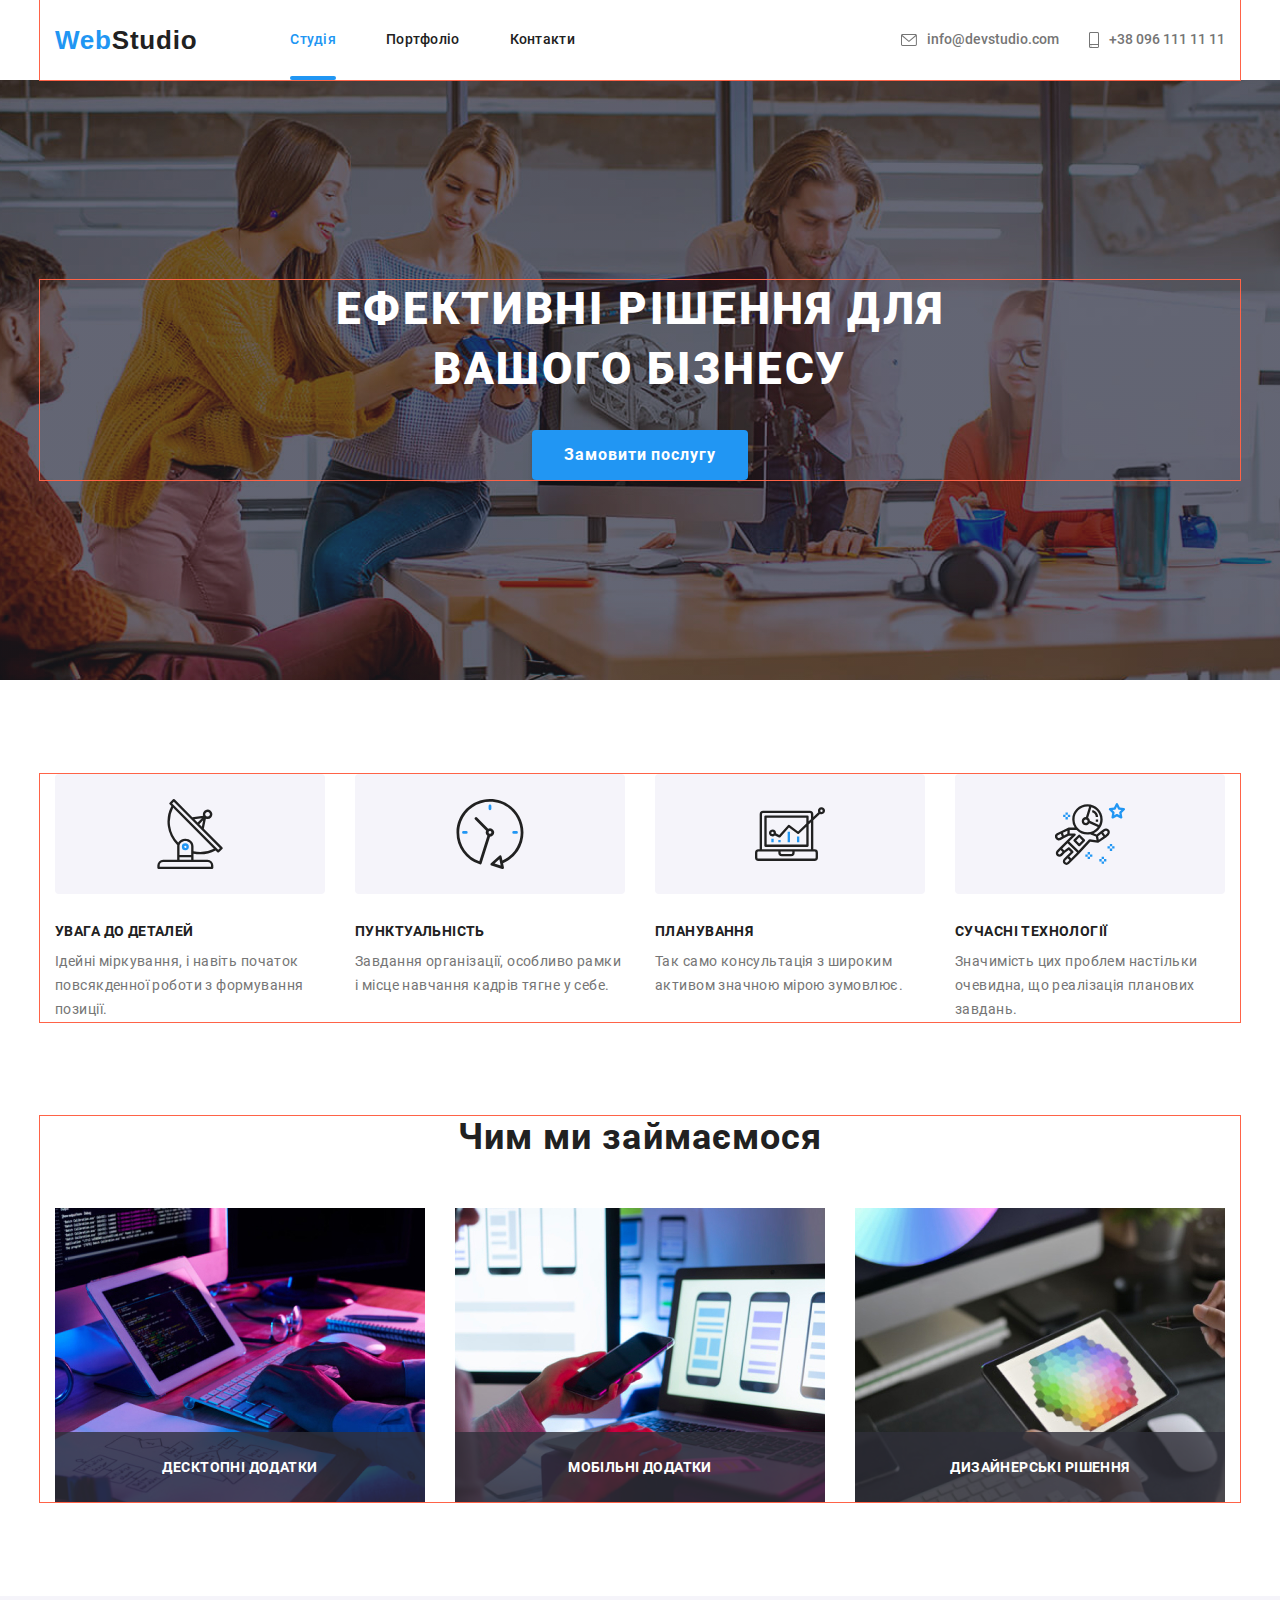
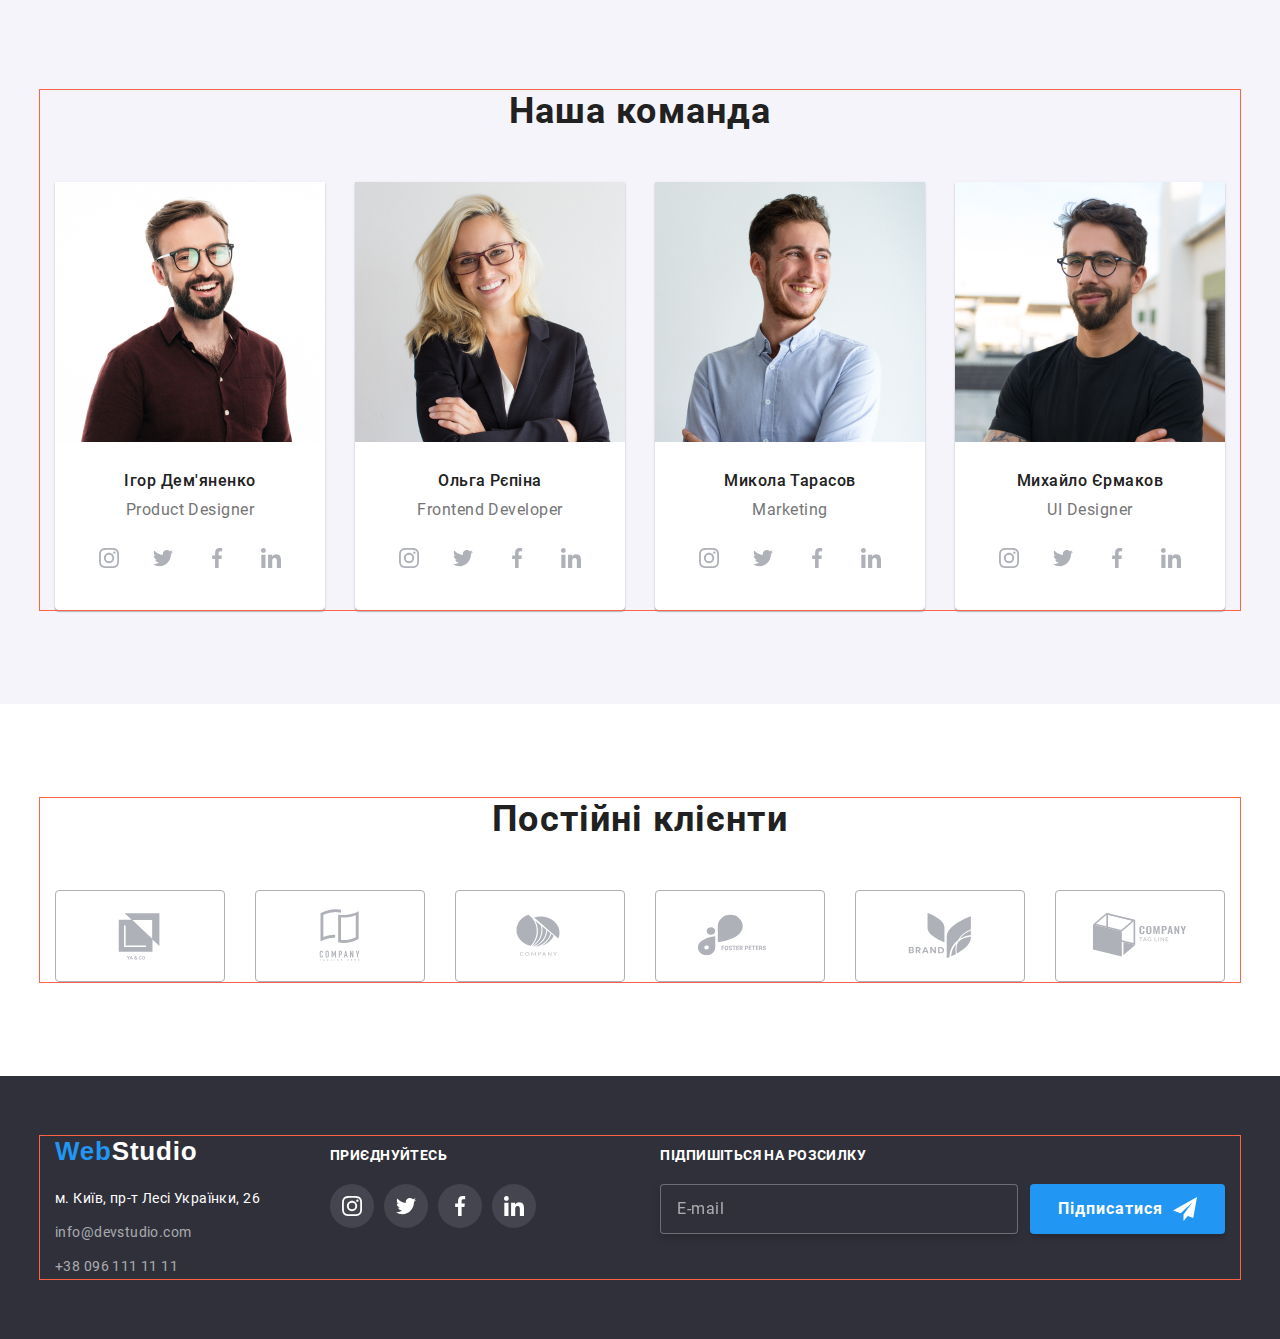
==== commit b07e399a: "Зроблена перша сторінка index.html" ====
--- a/index.html
+++ b/index.html
@@ -130,15 +130,43 @@
           <h2 class="section-caption">Чим ми займаємося</h2>
           <ul class="product__list">
             <li class="product__item">
-              <img src="./images/box1.jpg" alt="Десктопні додатки" width="370" />
+              <picture>
+                <source
+                  srcset="
+                    ./images/product-1.jpg    1x,
+                    ./images/product-1@2x.jpg 2x,
+                    ./images/product-1@3x.jpg 3x
+                  "
+                />
+                <img src="./images/product-1.jpg" alt="Десктопні додатки" />
+              </picture>
+              <!-- <img src="./images/box1.jpg" alt="Десктопні додатки" width="370" /> -->
               <h3 class="product__tittle">Десктопні додатки</h3>
             </li>
             <li class="product__item">
-              <img src="./images/box2.jpg" alt="Мобільні додатки" width="370" />
+              <picture>
+                <source
+                  srcset="
+                    ./images/product-2.jpg    1x,
+                    ./images/product-2@2x.jpg 2x,
+                    ./images/product-2@3x.jpg 3x
+                  "
+                />
+                <img src="./images/product-1.jpg" alt="Мобільні додатки" />
+              </picture>
               <h3 class="product__tittle">Мобільні додатки</h3>
             </li>
             <li class="product__item">
-              <img src="./images/box3.jpg" alt="Дизайнерські рішення" width="370" />
+              <picture>
+                <source
+                  srcset="
+                    ./images/product-3.jpg    1x,
+                    ./images/product-3@2x.jpg 2x,
+                    ./images/product-3@3x.jpg 3x
+                  "
+                />
+                <img src="./images/product-1.jpg" alt="Дизайнерські рішення" />
+              </picture>
               <h3 class="product__tittle">Дизайнерські рішення</h3>
             </li>
           </ul>
@@ -151,7 +179,24 @@
           <h2 class="section-caption">Наша команда</h2>
           <ul class="team__list">
             <li class="team__item">
-              <img
+              <picture>
+                <source
+                  srcset="./images/team1-450x460.jpg 1x, ./images/team1-450x460@2x.jpg 2x"
+                  media="(max-width: 767px)"
+                />
+                <source
+                  srcset="./images/team1-354x374.jpg 1x, ./images/team1-354x374@2x.jpg 2x"
+                  media="(max-width: 1199px)"
+                />
+                <source
+                  srcset="./images/team1-270x260.jpg 1x, ./images/team1-270x260@2x.jpg 2x"
+                  media="(min-width: 1200px)"
+                />
+                <img src="./images/team1-450x460.jpg" alt="Ігор Дем'яненко" />
+              </picture>
+
+              <!-- Другий варіант задання фоток, але висота нестабільна чомусь виходить -->
+              <!-- <img
                 srcset="
                   ./images/team1-270x260.jpg    270w,
                   ./images/team1-270x260@2x.jpg 540w,
@@ -163,7 +208,7 @@
                 sizes="(min-width: 1200px) 270px, (min-width: 768px) 354px, 450px"
                 src="./images/team1-450x460.jpg"
                 alt="Ігор Дем'яненко"
-              />
+              /> -->
               <div class="team__box">
                 <h3 class="team__title">Ігор Дем'яненко</h3>
                 <p class="team__subtitle">Product Designer</p>
@@ -201,19 +246,22 @@
             </li>
 
             <li class="team__item">
-              <img
-                srcset="
-                  ./images/team2-270x260.jpg    270w,
-                  ./images/team2-270x260@2x.jpg 540w,
-                  ./images/team2-354x374.jpg    354w,
-                  ./images/team2-354x374@2x.jpg 708w,
-                  ./images/team2-450x460.jpg    450w,
-                  ./images/team2-450x460@2x.jpg 900w
-                "
-                sizes="(min-width: 1200px) 270px, (min-width: 768px) 354px, 450px"
-                src="./images/team2-450x460.jpg"
-                alt="Ольга Рєпіна"
-              />
+              <picture>
+                <source
+                  srcset="./images/team2-450x460.jpg 1x, ./images/team2-450x460@2x.jpg 2x"
+                  media="(max-width: 767px)"
+                />
+                <source
+                  srcset="./images/team2-354x374.jpg 1x, ./images/team2-354x374@2x.jpg 2x"
+                  media="(max-width: 1199px)"
+                />
+                <source
+                  srcset="./images/team2-270x260.jpg 1x, ./images/team2-270x260@2x.jpg 2x"
+                  media="(min-width: 1200px)"
+                />
+                <img src="./images/team2-450x460.jpg" alt="Ольга Рєпіна" />
+              </picture>
+
               <div class="team__box">
                 <h3 class="team__title">Ольга Рєпіна</h3>
                 <p class="team__subtitle">Frontend Developer</p>
@@ -251,19 +299,22 @@
             </li>
 
             <li class="team__item">
-              <img
-                srcset="
-                  ./images/team3-270x260.jpg    270w,
-                  ./images/team3-270x260@2x.jpg 540w,
-                  ./images/team3-354x374.jpg    354w,
-                  ./images/team3-354x374@2x.jpg 708w,
-                  ./images/team3-450x460.jpg    450w,
-                  ./images/team3-450x460@2x.jpg 900w
-                "
-                sizes="(min-width: 1200px) 270px, (min-width: 768px) 354px, 450px"
-                src="./images/team3-450x460.jpg"
-                alt="Микола Тарасов"
-              />
+              <picture>
+                <source
+                  srcset="./images/team3-450x460.jpg 1x, ./images/team3-450x460@2x.jpg 2x"
+                  media="(max-width: 767px)"
+                />
+                <source
+                  srcset="./images/team3-354x374.jpg 1x, ./images/team3-354x374@2x.jpg 2x"
+                  media="(max-width: 1199px)"
+                />
+                <source
+                  srcset="./images/team3-270x260.jpg 1x, ./images/team3-270x260@2x.jpg 2x"
+                  media="(min-width: 1200px)"
+                />
+                <img src="./images/team3-450x460.jpg" alt="Микола Тарасов" />
+              </picture>
+
               <div class="team__box">
                 <h3 class="team__title">Микола Тарасов</h3>
                 <p class="team__subtitle">Marketing</p>
@@ -301,19 +352,22 @@
             </li>
 
             <li class="team__item">
-              <img
-                srcset="
-                  ./images/team4-270x260.jpg    270w,
-                  ./images/team4-270x260@2x.jpg 540w,
-                  ./images/team4-354x374.jpg    354w,
-                  ./images/team4-354x374@2x.jpg 708w,
-                  ./images/team4-450x460.jpg    450w,
-                  ./images/team4-450x460@2x.jpg 900w
-                "
-                sizes="(min-width: 1200px) 270px, (min-width: 768px) 354px, 450px"
-                src="./images/team4-450x460.jpg"
-                alt="Михайло Єрмаков"
-              />
+              <picture>
+                <source
+                  srcset="./images/team4-450x460.jpg 1x, ./images/team4-450x460@2x.jpg 2x"
+                  media="(max-width: 767px)"
+                />
+                <source
+                  srcset="./images/team4-354x374.jpg 1x, ./images/team4-354x374@2x.jpg 2x"
+                  media="(max-width: 1199px)"
+                />
+                <source
+                  srcset="./images/team4-270x260.jpg 1x, ./images/team4-270x260@2x.jpg 2x"
+                  media="(min-width: 1200px)"
+                />
+                <img src="./images/team4-450x460.jpg" alt="Михайло Єрмаков" />
+              </picture>
+
               <div class="team__box">
                 <h3 class="team__title">Михайло Єрмаков</h3>
                 <p class="team__subtitle">UI Designer</p>
@@ -354,13 +408,13 @@
       </section>
 
       <!-- Секція "client. Постійні клієнти -->
-      <!-- <section class="client">
+      <section class="client">
         <div class="container">
           <h2 class="section-caption">Постійні клієнти</h2>
           <ul class="client__list">
             <li class="client__item">
               <a class="client__link" href="">
-                <svg class="client__icon" width="1066px" height="60px">
+                <svg class="client__icon" width="106px" height="60px">
                   <use href="./images/icons.svg#icon-Logo1"></use>
                 </svg>
               </a>
@@ -402,10 +456,10 @@
             </li>
           </ul>
         </div>
-      </section> -->
+      </section>
     </main>
 
-    <!-- <footer class="footer">
+    <footer class="footer">
       <div class="container footer__container">
         <div class="footer__item">
           <a href="./index.html" class="logo footer__logo"
@@ -487,7 +541,7 @@
           </form>
         </div>
       </div>
-    </footer> -->
+    </footer>
 
     <!-- Мобільне меню -->
     <div class="mobile-menu js-menu-container">
--- a/css/main.min.css
+++ b/css/main.min.css
@@ -1 +1 @@
-/*! modern-normalize v1.1.0 | MIT License | https://github.com/sindresorhus/modern-normalize */*,::before,::after{-webkit-box-sizing:border-box;box-sizing:border-box}html{line-height:1.15;-webkit-text-size-adjust:100%;-moz-tab-size:4;-o-tab-size:4;tab-size:4}body{margin:0;font-family:system-ui,-apple-system,"Segoe UI",Roboto,Helvetica,Arial,sans-serif,"Apple Color Emoji","Segoe UI Emoji"}hr{height:0;color:inherit}abbr[title]{-webkit-text-decoration:underline dotted;text-decoration:underline dotted}b,strong{font-weight:bolder}code,kbd,samp,pre{font-family:ui-monospace,SFMono-Regular,Consolas,"Liberation Mono",Menlo,monospace;font-size:1em}small{font-size:80%}sub,sup{font-size:75%;line-height:0;position:relative;vertical-align:baseline}sub{bottom:-0.25em}sup{top:-0.5em}table{text-indent:0;border-color:inherit}button,input,optgroup,select,textarea{font-family:inherit;font-size:100%;line-height:1.15;margin:0}button,select{text-transform:none}button,[type=button],[type=reset],[type=submit]{-webkit-appearance:button}::-moz-focus-inner{border-style:none;padding:0}:-moz-focusring{outline:1px dotted ButtonText}:-moz-ui-invalid{box-shadow:none}legend{padding:0}progress{vertical-align:baseline}::-webkit-inner-spin-button,::-webkit-outer-spin-button{height:auto}[type=search]{-webkit-appearance:textfield;outline-offset:-2px}::-webkit-search-decoration{-webkit-appearance:none}::-webkit-file-upload-button{-webkit-appearance:button;font:inherit}summary{display:list-item}:root{--logo-color: #2196f3;--logo-second-color: #212121;--logo-third-color: #ffffff;--main-color: #212121;--main-second-color: #757575;--main-third-color: #ffffff;--link-footer-color: rgba(255, 255, 255, 0.6);--base-background: #ffffff;--hero-background: #2f303a;--team-background: #f5f4fa;--footer-background: #2f303a;--button-hero-background: #2196f3;--button-background: #f5f4fa;--action-color: #2196f3;--action-second-color: #ffffff;--action-button-background: #2196f3;--action-button-second-background: #188ce8;--border-color: #eeeeee;--hero-second-background: #c4c4c4;--features-background: #f5f4fa;--color-soc-icon: #afb1b8;--footer-second-background: rgba(255, 255, 255, 0.1)}.visually-hidden{position:absolute;white-space:nowrap;width:1px;height:1px;overflow:hidden;border:0;padding:0;clip:rect(0 0 0 0);-webkit-clip-path:inset(50%);clip-path:inset(50%);margin:-1px}@font-face{font-family:"Roboto";font-style:normal;font-weight:400;src:url("../fonts/roboto-v30-latin_cyrillic-regular.eot");src:local(""),url("../fonts/roboto-v30-latin_cyrillic-regular.eot?#iefix") format("embedded-opentype"),url("../fonts/roboto-v30-latin_cyrillic-regular.woff2") format("woff2"),url("../fonts/roboto-v30-latin_cyrillic-regular.woff") format("woff"),url("../fonts/roboto-v30-latin_cyrillic-regular.ttf") format("truetype"),url("../fonts/roboto-v30-latin_cyrillic-regular.svg#Roboto") format("svg")}@font-face{font-family:"Roboto";font-style:normal;font-weight:500;src:url("../fonts/roboto-v30-latin_cyrillic-500.eot");src:local(""),url("../fonts/roboto-v30-latin_cyrillic-500.eot?#iefix") format("embedded-opentype"),url("../fonts/roboto-v30-latin_cyrillic-500.woff2") format("woff2"),url("../fonts/roboto-v30-latin_cyrillic-500.woff") format("woff"),url("../fonts/roboto-v30-latin_cyrillic-500.ttf") format("truetype"),url("../fonts/roboto-v30-latin_cyrillic-500.svg#Roboto") format("svg")}@font-face{font-family:"Roboto";font-style:normal;font-weight:700;src:url("../fonts/roboto-v30-latin_cyrillic-700.eot");src:local(""),url("../fonts/roboto-v30-latin_cyrillic-700.eot?#iefix") format("embedded-opentype"),url("../fonts/roboto-v30-latin_cyrillic-700.woff2") format("woff2"),url("../fonts/roboto-v30-latin_cyrillic-700.woff") format("woff"),url("../fonts/roboto-v30-latin_cyrillic-700.ttf") format("truetype"),url("../fonts/roboto-v30-latin_cyrillic-700.svg#Roboto") format("svg")}@font-face{font-family:"Roboto";font-style:normal;font-weight:900;src:url("../fonts/roboto-v30-latin_cyrillic-900.eot");src:local(""),url("../fonts/roboto-v30-latin_cyrillic-900.eot?#iefix") format("embedded-opentype"),url("../fonts/roboto-v30-latin_cyrillic-900.woff2") format("woff2"),url("../fonts/roboto-v30-latin_cyrillic-900.woff") format("woff"),url("../fonts/roboto-v30-latin_cyrillic-900.ttf") format("truetype"),url("../fonts/roboto-v30-latin_cyrillic-900.svg#Roboto") format("svg")}body{font-family:"Roboto",sans-serif;color:var(--main-color);background-color:var(--base-background)}img{display:block;max-width:100%;height:auto}ul{list-style:none;padding:0;margin:0}h1,h2,h3,h4,h5,h6{margin:0}p{margin:0}.backdrop{position:fixed;left:0;top:0;width:100%;height:100%;background-color:rgba(0,0,0,.2);visibility:visible;opacity:1;-webkit-transition:opacity 250ms cubic-bezier(0.4, 0, 0.2, 1),visibility 250ms cubic-bezier(0.4, 0, 0.2, 1);transition:opacity 250ms cubic-bezier(0.4, 0, 0.2, 1),visibility 250ms cubic-bezier(0.4, 0, 0.2, 1)}.is-hidden{visibility:hidden;opacity:0;pointer-events:none}.btn{padding:10px 32px;border:none;font-family:inherit;font-weight:700;font-size:16px;line-height:1.88;text-align:center;letter-spacing:.06em;color:var(--main-third-color);cursor:pointer;background-color:var(--button-hero-background);-webkit-box-shadow:0px 4px 4px rgba(0,0,0,.15);box-shadow:0px 4px 4px rgba(0,0,0,.15);border-radius:4px;-webkit-transition:background-color 250ms cubic-bezier(0.4, 0, 0.2, 1),-webkit-box-shadow 250ms cubic-bezier(0.4, 0, 0.2, 1);transition:background-color 250ms cubic-bezier(0.4, 0, 0.2, 1),-webkit-box-shadow 250ms cubic-bezier(0.4, 0, 0.2, 1);transition:background-color 250ms cubic-bezier(0.4, 0, 0.2, 1),box-shadow 250ms cubic-bezier(0.4, 0, 0.2, 1);transition:background-color 250ms cubic-bezier(0.4, 0, 0.2, 1),box-shadow 250ms cubic-bezier(0.4, 0, 0.2, 1),-webkit-box-shadow 250ms cubic-bezier(0.4, 0, 0.2, 1)}.btn:hover,.btn:focus{background-color:var(--action-button-second-background);-webkit-box-shadow:0px 4px 4px rgba(0,0,0,.15);box-shadow:0px 4px 4px rgba(0,0,0,.15)}.contacts{display:none}@media screen and (min-width: 768px){.contacts{display:-webkit-box;display:-ms-flexbox;display:flex;-webkit-box-orient:vertical;-webkit-box-direction:normal;-ms-flex-direction:column;flex-direction:column;-webkit-box-pack:center;-ms-flex-pack:center;justify-content:center;margin-left:auto}}@media screen and (min-width: 1200px){.contacts{-webkit-box-orient:horizontal;-webkit-box-direction:normal;-ms-flex-direction:row;flex-direction:row;-webkit-box-align:center;-ms-flex-align:center;align-items:center}}@media screen and (min-width: 768px)and (max-width: 1199px){.contacts__item:not(:last-child){padding-bottom:10px}}@media screen and (min-width: 1200px){.contacts__item{padding-top:32px;padding-bottom:32px}.contacts__item:not(:last-child){margin-right:30px}}.contacts__link{display:-webkit-box;display:-ms-flexbox;display:flex;-webkit-box-align:center;-ms-flex-align:center;align-items:center;font-weight:500;font-size:14px;line-height:1.14;text-decoration:none;color:var(--main-second-color);-webkit-transition:color 250ms cubic-bezier(0.4, 0, 0.2, 1);transition:color 250ms cubic-bezier(0.4, 0, 0.2, 1)}.contacts__link:hover,.contacts__link:focus{color:var(--action-color)}.contacts__icon{fill:currentColor;margin-right:10px}.container{margin:0 auto;padding:0 15px;outline:1px solid tomato}@media screen and (min-width: 480px){.container{width:480px}}@media screen and (min-width: 768px){.container{width:768px}}@media screen and (min-width: 1200px){.container{width:1200px}}.filter{display:-webkit-box;display:-ms-flexbox;display:flex;-webkit-box-pack:center;-ms-flex-pack:center;justify-content:center;margin-bottom:50px}.filter__item:not(:last-child){margin-right:8px}.filter__btn{padding:6px 22px;font-family:inherit;font-weight:500;font-size:16px;line-height:1.63;text-align:center;letter-spacing:.03em;cursor:pointer;background-color:var(--button-background);border-radius:4px;border:none;-webkit-box-shadow:none;box-shadow:none;-webkit-transition:color 250ms cubic-bezier(0.4, 0, 0.2, 1),background-color 250ms cubic-bezier(0.4, 0, 0.2, 1),-webkit-box-shadow 250ms cubic-bezier(0.4, 0, 0.2, 1);transition:color 250ms cubic-bezier(0.4, 0, 0.2, 1),background-color 250ms cubic-bezier(0.4, 0, 0.2, 1),-webkit-box-shadow 250ms cubic-bezier(0.4, 0, 0.2, 1);transition:color 250ms cubic-bezier(0.4, 0, 0.2, 1),background-color 250ms cubic-bezier(0.4, 0, 0.2, 1),box-shadow 250ms cubic-bezier(0.4, 0, 0.2, 1);transition:color 250ms cubic-bezier(0.4, 0, 0.2, 1),background-color 250ms cubic-bezier(0.4, 0, 0.2, 1),box-shadow 250ms cubic-bezier(0.4, 0, 0.2, 1),-webkit-box-shadow 250ms cubic-bezier(0.4, 0, 0.2, 1)}.filter__btn:hover,.filter__btn:focus{color:var(--action-second-color);background-color:var(--action-button-background);-webkit-box-shadow:0px 3px 1px rgba(0,0,0,.1),0px 1px 2px rgba(0,0,0,.08),0px 2px 2px rgba(0,0,0,.12);box-shadow:0px 3px 1px rgba(0,0,0,.1),0px 1px 2px rgba(0,0,0,.08),0px 2px 2px rgba(0,0,0,.12)}.filter__btn--first{padding:6px 25px}.logo{font-family:"Raleway",sans-serif;font-weight:700;font-size:26px;line-height:1.19;letter-spacing:.03em;text-decoration:none;color:var(--logo-color)}.mobile-menu{position:fixed;top:0;left:0;-webkit-transform:translateX(-100%);transform:translateX(-100%);width:100%;height:100%;background-color:var(--base-background);-webkit-transition:-webkit-transform 250ms cubic-bezier(0.4, 0, 0.2, 1);transition:-webkit-transform 250ms cubic-bezier(0.4, 0, 0.2, 1);transition:transform 250ms cubic-bezier(0.4, 0, 0.2, 1);transition:transform 250ms cubic-bezier(0.4, 0, 0.2, 1), -webkit-transform 250ms cubic-bezier(0.4, 0, 0.2, 1)}.mobile-menu.is-open{-webkit-transform:translateX(0);transform:translateX(0)}.mobile-menu__container{display:-webkit-box;display:-ms-flexbox;display:flex;-webkit-box-orient:vertical;-webkit-box-direction:normal;-ms-flex-direction:column;flex-direction:column;height:inherit;padding:48px 40px}.mobile-menu__close-button{position:absolute;display:-webkit-box;display:-ms-flexbox;display:flex;top:10px;right:15px;border:none;background-color:rgba(0,0,0,0);-webkit-transition:color 250ms cubic-bezier(0.4, 0, 0.2, 1);transition:color 250ms cubic-bezier(0.4, 0, 0.2, 1);fill:currentColor}.mobile-menu__close-button:hover,.mobile-menu__close-button:focus{color:var(--action-color)}.mobile-menu__nav{-webkit-box-flex:1;-ms-flex-positive:1;flex-grow:1}.mobile-menu__nav-item:not(:last-child){margin-bottom:32px}.mobile-menu__nav-link{display:block;font-weight:500;font-size:40px;line-height:1.18;text-decoration:none;letter-spacing:.02em;color:var(--main-color);-webkit-transition:color 250ms cubic-bezier(0.4, 0, 0.2, 1);transition:color 250ms cubic-bezier(0.4, 0, 0.2, 1)}.mobile-menu__nav-link:hover,.mobile-menu__nav-link:focus{color:var(--action-color)}.mobile-menu__current{color:var(--action-color)}.mobile-menu__contacts{margin-top:30px;margin-bottom:64px}.mobile-menu__contacts-item{font-size:24px;line-height:1.17;letter-spacing:.02em}.mobile-menu__contacts-item:first-child{font-size:34px;line-height:1.18;margin-bottom:32px}.mobile-menu__contacts-link{font-weight:500;text-decoration:none;color:var(--main-second-color);-webkit-transition:color 250ms cubic-bezier(0.4, 0, 0.2, 1);transition:color 250ms cubic-bezier(0.4, 0, 0.2, 1)}.mobile-menu__contacts-link:hover,.mobile-menu__contacts-link:focus{color:var(--action-color)}.mobile-menu__social-list{display:-webkit-inline-box;display:-ms-inline-flexbox;display:inline-flex;-ms-flex-wrap:wrap;flex-wrap:wrap;margin:0px -10px}.mobile-menu__social-list-item{display:-webkit-box;display:-ms-flexbox;display:flex;padding:0px 10px}.mobile-menu__social-list-item:not(:last-child){border-right:1px solid rgba(33,33,33,.2)}.mobile-menu__social-list-link{text-decoration:none;font-family:"Roboto";font-style:normal;font-weight:500;font-size:18px;line-height:1.22;letter-spacing:.02em;color:var(--action-color)}.modal{position:absolute;top:50%;left:50%;-webkit-transform:translate(-50%, -50%) scale(1);transform:translate(-50%, -50%) scale(1);padding:40px;max-width:450px;width:calc(100% - 30px);border-radius:4px;background-color:var(--base-background);-webkit-box-shadow:0px 1px 3px rgba(0,0,0,.12),0px 1px 1px rgba(0,0,0,.14),0px 2px 1px rgba(0,0,0,.2);box-shadow:0px 1px 3px rgba(0,0,0,.12),0px 1px 1px rgba(0,0,0,.14),0px 2px 1px rgba(0,0,0,.2);-webkit-transition:-webkit-transform 250ms cubic-bezier(0.4, 0, 0.2, 1),-webkit-box-shadow 250ms cubic-bezier(0.4, 0, 0.2, 1);transition:-webkit-transform 250ms cubic-bezier(0.4, 0, 0.2, 1),-webkit-box-shadow 250ms cubic-bezier(0.4, 0, 0.2, 1);transition:transform 250ms cubic-bezier(0.4, 0, 0.2, 1),box-shadow 250ms cubic-bezier(0.4, 0, 0.2, 1);transition:transform 250ms cubic-bezier(0.4, 0, 0.2, 1),box-shadow 250ms cubic-bezier(0.4, 0, 0.2, 1),-webkit-transform 250ms cubic-bezier(0.4, 0, 0.2, 1),-webkit-box-shadow 250ms cubic-bezier(0.4, 0, 0.2, 1)}@media screen and (min-width: 1200px){.modal{max-width:528px}}.is-hidden .modal{-webkit-transform:translate(-50%, -50%) scale(1.1);transform:translate(-50%, -50%) scale(1.1);-webkit-box-shadow:none;box-shadow:none}.modal__btn-close{position:absolute;top:8px;right:8px;display:-webkit-box;display:-ms-flexbox;display:flex;-webkit-box-pack:center;-ms-flex-pack:center;justify-content:center;-webkit-box-align:center;-ms-flex-align:center;align-items:center;width:30px;height:30px;border-radius:50%;cursor:pointer;border:1px solid rgba(0,0,0,.1);background-color:var(--base-background);color:#000;-webkit-transition:color 250ms cubic-bezier(0.4, 0, 0.2, 1);transition:color 250ms cubic-bezier(0.4, 0, 0.2, 1)}.modal__btn-close:hover,.modal__btn-close:focus{color:var(--action-color)}.modal__btn-close-icon{fill:currentColor}.modal__title{margin-bottom:12px;font-weight:700;font-size:20px;line-height:1.15;text-align:center;letter-spacing:.03em;color:var(--main-color)}.modal__form-group{margin-bottom:20px}.modal__form-label{display:block;position:relative;margin-bottom:10px}.modal__form-label:last-child{margin-bottom:0px}.modal__form-title{display:block;margin-bottom:4px;font-weight:400;font-size:12px;line-height:1.17;letter-spacing:.01em;color:var(--main-second-color)}.modal__form-input{width:100%;height:40px;padding:0px 42px;border:1px solid rgba(33,33,33,.2);border-radius:4px;outline:none;-webkit-transition:border-color 250ms cubic-bezier(0.4, 0, 0.2, 1);transition:border-color 250ms cubic-bezier(0.4, 0, 0.2, 1)}.modal__form-input:focus-within{border-color:var(--action-color)}.modal__form-input:focus-within+.modal__form-icon{fill:var(--action-color)}.modal__form-icon{position:absolute;top:29px;left:12px;-webkit-transition:fill 250ms cubic-bezier(0.4, 0, 0.2, 1);transition:fill 250ms cubic-bezier(0.4, 0, 0.2, 1)}.modal__form-input--textarea{display:block;width:100%;height:120px;padding:12px 16px;resize:none;font-weight:400;font-size:12px;line-height:14px;letter-spacing:.01em}.modal__form-input--textarea::-webkit-input-placeholder{font-weight:400;font-size:12px;line-height:14px;letter-spacing:.01em;color:rgba(117,117,117,.5)}.modal__form-input--textarea::-moz-placeholder{font-weight:400;font-size:12px;line-height:14px;letter-spacing:.01em;color:rgba(117,117,117,.5)}.modal__form-input--textarea:-ms-input-placeholder{font-weight:400;font-size:12px;line-height:14px;letter-spacing:.01em;color:rgba(117,117,117,.5)}.modal__form-input--textarea::-ms-input-placeholder{font-weight:400;font-size:12px;line-height:14px;letter-spacing:.01em;color:rgba(117,117,117,.5)}.modal__form-input--textarea::placeholder{font-weight:400;font-size:12px;line-height:14px;letter-spacing:.01em;color:rgba(117,117,117,.5)}.modal__form-label--checkbox{position:relative;margin-bottom:30px}.modal__form-checkbox{position:absolute;white-space:nowrap;width:1px;height:1px;overflow:hidden;border:0;padding:0;clip:rect(0 0 0 0);-webkit-clip-path:inset(50%);clip-path:inset(50%);margin:-1px}.modal__form-icon--checkbox{position:absolute;top:4px;left:13px;border:2px solid var(--main-color);border-radius:3px;overflow:hidden}.modal__form-checkbox:checked+.modal__form-icon--checkbox{border:none;background-color:var(--action-color)}.modal__form-title--checkbox{display:inline;padding-left:36px;font-weight:400;font-size:14px;line-height:1.71;letter-spacing:.03em;color:var(--main-second-color)}.modal__form-link{font-weight:400;font-size:14px;line-height:1.71;letter-spacing:.03em;color:var(--action-color)}.modal__btn{display:block;padding:10px 52px;margin:0px auto}.nav{display:-webkit-box;display:-ms-flexbox;display:flex;-webkit-box-align:center;-ms-flex-align:center;align-items:center}.nav__list{display:none}@media screen and (min-width: 768px){.nav__list{display:-webkit-box;display:-ms-flexbox;display:flex;-webkit-box-align:center;-ms-flex-align:center;align-items:center;margin-left:auto}}.nav__item:not(:last-child){margin-right:50px}.nav__link{position:relative;display:-webkit-box;display:-ms-flexbox;display:flex;-webkit-box-align:center;-ms-flex-align:center;align-items:center;padding-top:32px;padding-bottom:32px;font-weight:500;font-size:14px;line-height:1.14;text-decoration:none;letter-spacing:.02em;color:var(--main-color);-webkit-transition:color 250ms cubic-bezier(0.4, 0, 0.2, 1);transition:color 250ms cubic-bezier(0.4, 0, 0.2, 1)}.nav__link:hover,.nav__link:focus{color:var(--action-color)}.current{color:var(--action-color)}.current::after{content:"";position:absolute;bottom:0;left:0;width:100%;height:4px;border-radius:2px;background-color:var(--action-color)}.section-caption{margin-bottom:50px;font-weight:700;font-size:36px;line-height:1.17;text-align:center;letter-spacing:.03em}.social-list{display:-webkit-box;display:-ms-flexbox;display:flex;-webkit-box-pack:center;-ms-flex-pack:center;justify-content:center;gap:10px}.social-list__link{display:-webkit-box;display:-ms-flexbox;display:flex;-webkit-box-pack:center;-ms-flex-pack:center;justify-content:center;-webkit-box-align:center;-ms-flex-align:center;align-items:center;width:44px;height:44px;border-radius:50%;background-color:var(--base-background);color:var(--color-soc-icon);-webkit-transition:background-color 250ms cubic-bezier(0.4, 0, 0.2, 1),color 250ms cubic-bezier(0.4, 0, 0.2, 1);transition:background-color 250ms cubic-bezier(0.4, 0, 0.2, 1),color 250ms cubic-bezier(0.4, 0, 0.2, 1)}.social-list__link:hover,.social-list__link:focus{background-color:var(--action-color);color:var(--action-second-color)}.social-list__icon{fill:currentColor}.header__container{display:-webkit-box;display:-ms-flexbox;display:flex;-webkit-box-align:center;-ms-flex-align:center;align-items:center;margin-left:auto}.logo__header{color:var(--logo-second-color)}@media screen and (min-width: 768px){.logo__header{margin-right:87px}}@media screen and (min-width: 1200px){.logo__header{margin-right:93px}}.header__btn-burger{display:-webkit-box;display:-ms-flexbox;display:flex;margin-left:auto;padding:10px 0px;border:none;background-color:rgba(0,0,0,0);-webkit-transition:color 250ms cubic-bezier(0.4, 0, 0.2, 1);transition:color 250ms cubic-bezier(0.4, 0, 0.2, 1);fill:currentColor}.header__btn-burger:hover,.header__btn-burger:focus{color:var(--action-color)}@media screen and (min-width: 768px){.header__btn-burger{display:none}}.header--border{border-bottom:1px solid #ececec}.hero{background-color:var(--hero-second-background);text-align:center;min-width:320px;max-width:480px;height:400px;margin:0 auto;padding:118px 0px;background-image:-webkit-gradient(linear, left top, left bottom, from(rgba(47, 48, 58, 0.4)), to(rgba(47, 48, 58, 0.4))),url("../images/hero-480x400.jpg");background-image:linear-gradient(rgba(47, 48, 58, 0.4), rgba(47, 48, 58, 0.4)),url("../images/hero-480x400.jpg");background-repeat:no-repeat;background-position:center;background-size:cover}@media(min-device-pixel-ratio: 2),(-webkit-min-device-pixel-ratio: 2),(min-resolution: 192dpi),(min-resolution: 2dppx){.hero{background-image:-webkit-gradient(linear, left top, left bottom, from(rgba(47, 48, 58, 0.4)), to(rgba(47, 48, 58, 0.4))),url("../images/hero-480x400@2x.jpg");background-image:linear-gradient(rgba(47, 48, 58, 0.4), rgba(47, 48, 58, 0.4)),url("../images/hero-480x400@2x.jpg")}}@media screen and (min-width: 768px){.hero{max-width:768px;height:400px;background-image:-webkit-gradient(linear, left top, left bottom, from(rgba(47, 48, 58, 0.4)), to(rgba(47, 48, 58, 0.4))),url("../images/hero-768x400.jpg");background-image:linear-gradient(rgba(47, 48, 58, 0.4), rgba(47, 48, 58, 0.4)),url("../images/hero-768x400.jpg")}}@media screen and (min-width: 768px)and (min-device-pixel-ratio: 2),screen and (min-width: 768px)and (-webkit-min-device-pixel-ratio: 2),screen and (min-width: 768px)and (min-resolution: 192dpi),screen and (min-width: 768px)and (min-resolution: 2dppx){.hero{background-image:-webkit-gradient(linear, left top, left bottom, from(rgba(47, 48, 58, 0.4)), to(rgba(47, 48, 58, 0.4))),url("../images/hero-768x400@2x.jpg");background-image:linear-gradient(rgba(47, 48, 58, 0.4), rgba(47, 48, 58, 0.4)),url("../images/hero-768x400@2x.jpg")}}@media screen and (min-width: 1200px){.hero{max-width:1600px;height:600px;padding:200px 0px;background-image:-webkit-gradient(linear, left top, left bottom, from(rgba(47, 48, 58, 0.4)), to(rgba(47, 48, 58, 0.4))),url("../images/hero-1600x600.jpg");background-image:linear-gradient(rgba(47, 48, 58, 0.4), rgba(47, 48, 58, 0.4)),url("../images/hero-1600x600.jpg")}}@media screen and (min-width: 1200px)and (min-device-pixel-ratio: 2),screen and (min-width: 1200px)and (-webkit-min-device-pixel-ratio: 2),screen and (min-width: 1200px)and (min-resolution: 192dpi),screen and (min-width: 1200px)and (min-resolution: 2dppx){.hero{background-image:-webkit-gradient(linear, left top, left bottom, from(rgba(47, 48, 58, 0.4)), to(rgba(47, 48, 58, 0.4))),url("../images/hero-1600x600@2x.jpg");background-image:linear-gradient(rgba(47, 48, 58, 0.4), rgba(47, 48, 58, 0.4)),url("../images/hero-1600x600@2x.jpg")}}.hero__caption{max-width:360px;margin:0px auto;margin-bottom:30px;font-weight:900;font-size:26px;line-height:1.62;text-align:center;letter-spacing:.06em;text-transform:uppercase;color:var(--main-third-color)}@media screen and (min-width: 1200px){.hero__caption{max-width:696px;font-size:44px;line-height:1.36}}@media screen and (max-width: 1199px){.hero__btn{padding-left:24px;padding-right:24px}}.features{padding:60px 0px}@media screen and (min-width: 1200px){.features{padding:94px 0px}}@media screen and (min-width: 768px){.features__list{display:-webkit-box;display:-ms-flexbox;display:flex;-ms-flex-wrap:wrap;flex-wrap:wrap}}@media screen and (min-width: 768px){.features__item{width:calc((100% - 30px)/2)}.features__item:not(:nth-child(2n)){margin-right:30px}}@media screen and (min-width: 1200px){.features__item{width:calc((100% - 90px)/4)}.features__item:not(:last-child){margin-right:30px}}.features__box{display:-webkit-box;display:-ms-flexbox;display:flex;-webkit-box-pack:center;-ms-flex-pack:center;justify-content:center;-webkit-box-align:center;-ms-flex-align:center;align-items:center;height:120px;margin-bottom:30px;background:var(--features-background);border-radius:4px}.features__title{margin-bottom:10px;font-weight:700;font-size:14px;line-height:1.14;letter-spacing:.03em;text-transform:uppercase}@media screen and (max-width: 767px){.features__title{text-align:center}}.features__subtitle{font-weight:400;font-size:14px;line-height:1.71;letter-spacing:.03em;color:var(--main-second-color)}.product{padding-bottom:94px}@media screen and (max-width: 1199px){.product{display:none}}.product__list{display:-webkit-box;display:-ms-flexbox;display:flex}.product__item{position:relative}.product__item:not(:last-child){margin-right:30px}.product__tittle{position:absolute;bottom:0;left:0;display:-webkit-box;display:-ms-flexbox;display:flex;-webkit-box-pack:center;-ms-flex-pack:center;justify-content:center;-webkit-box-align:center;-ms-flex-align:center;align-items:center;width:100%;height:70px;font-weight:700;font-size:14px;line-height:1.43;text-transform:uppercase;letter-spacing:.03em;color:var(--main-third-color);background-color:rgba(47,48,58,.8)}.team{padding:60px 0px;background-color:var(--team-background)}@media screen and (min-width: 1200px){.team{padding:94px 0px}}@media screen and (min-width: 768px){.team__list{display:-webkit-box;display:-ms-flexbox;display:flex;-ms-flex-wrap:wrap;flex-wrap:wrap}}.team__item{background-color:var(--base-background);-webkit-box-shadow:0px 1px 3px rgba(0,0,0,.12),0px 1px 1px rgba(0,0,0,.14),0px 2px 1px rgba(0,0,0,.2);box-shadow:0px 1px 3px rgba(0,0,0,.12),0px 1px 1px rgba(0,0,0,.14),0px 2px 1px rgba(0,0,0,.2);border-radius:0px 0px 4px 4px}.team__item:not(:last-child){margin-bottom:30px}@media screen and (min-width: 768px){.team__item{width:calc((100% - 30px)/2)}.team__item:not(:nth-child(2n)){margin-right:30px}.team__item:nth-last-child(-n+2){margin-bottom:0px}}@media screen and (min-width: 1200px){.team__item{width:calc((100% - 90px)/4)}.team__item:nth-child(n){margin-bottom:0px}.team__item:not(:last-child){margin-right:30px}}.team__box{padding:30px 0px}.team__title,.team__subtitle{margin-bottom:10px;font-weight:500;font-size:16px;line-height:1.18;text-align:center;letter-spacing:.03em}.team__subtitle{margin-bottom:16px;font-weight:400;color:var(--main-second-color)}.client{padding-top:94px;padding-bottom:94px}.client__list{display:-webkit-box;display:-ms-flexbox;display:flex;-webkit-box-pack:center;-ms-flex-pack:center;justify-content:center;gap:30px}.client__link{display:-webkit-box;display:-ms-flexbox;display:flex;-webkit-box-pack:center;-ms-flex-pack:center;justify-content:center;-webkit-box-align:center;-ms-flex-align:center;align-items:center;width:170px;height:92px;border-radius:4px;border:1px solid #afb1b8;color:var(--color-soc-icon);-webkit-transition:border-color 250ms cubic-bezier(0.4, 0, 0.2, 1),color 250ms cubic-bezier(0.4, 0, 0.2, 1);transition:border-color 250ms cubic-bezier(0.4, 0, 0.2, 1),color 250ms cubic-bezier(0.4, 0, 0.2, 1)}.client__link:hover,.client__link:focus{border-color:currentColor;color:var(--action-color)}.client__icon{fill:currentColor}.footer{padding:60px 0px;background-color:var(--footer-background)}.footer__container{display:-webkit-box;display:-ms-flexbox;display:flex;-webkit-box-align:baseline;-ms-flex-align:baseline;align-items:baseline}.footer__item:nth-child(2){margin-left:70px;margin-right:auto}.footer__logo{display:block;margin-right:0px;margin-bottom:20px}.logo__footer{color:var(--logo-third-color)}.address__item{margin-bottom:10px}.address__item:last-child{margin-bottom:0px}.address__link{font-style:normal;font-weight:400;font-size:14px;line-height:1.71;letter-spacing:.03em;color:var(--link-footer-color);text-decoration:none;-webkit-transition:color 250ms cubic-bezier(0.4, 0, 0.2, 1);transition:color 250ms cubic-bezier(0.4, 0, 0.2, 1)}.address__link:hover,.address__link:focus{color:var(--action-color)}.address__link--map{color:var(--main-third-color)}.footer__title{margin-bottom:20px;font-weight:700;font-size:14px;line-height:1.14;letter-spacing:.03em;text-transform:uppercase;color:var(--main-third-color)}.social-list__link--down{background-color:var(--footer-second-background);color:var(--base-background);fill:currentColor}.social-list__link--down:hover,.social-list__link--down:focus{background-color:var(--action-color)}.footer__form{display:-webkit-box;display:-ms-flexbox;display:flex;-webkit-box-align:center;-ms-flex-align:center;align-items:center;gap:12px}.footer__input{width:358px;height:50px;padding:0px 16px;font-weight:400;font-size:16px;line-height:1.25;letter-spacing:.03em;color:var(--main-third-color);border:1px solid rgba(255,255,255,.3);border-radius:4px;background-color:var(--hero-background);-webkit-filter:drop-shadow(0px 4px 4px rgba(0, 0, 0, 0.15));filter:drop-shadow(0px 4px 4px rgba(0, 0, 0, 0.15));outline:none;-webkit-transition:border-color 250ms cubic-bezier(0.4, 0, 0.2, 1);transition:border-color 250ms cubic-bezier(0.4, 0, 0.2, 1)}.footer__input::-webkit-input-placeholder{color:var(--link-footer-color)}.footer__input::-moz-placeholder{color:var(--link-footer-color)}.footer__input:-ms-input-placeholder{color:var(--link-footer-color)}.footer__input::-ms-input-placeholder{color:var(--link-footer-color)}.footer__input::placeholder{color:var(--link-footer-color)}.footer__input:focus{border-color:var(--action-color)}.footer__btn{display:-webkit-box;display:-ms-flexbox;display:flex;-webkit-box-pack:center;-ms-flex-pack:center;justify-content:center;-webkit-box-align:center;-ms-flex-align:center;align-items:center;gap:10px;padding:10px 28px}.projects{padding-top:94px;padding-bottom:94px}.projects__list{display:-webkit-box;display:-ms-flexbox;display:flex;-ms-flex-wrap:wrap;flex-wrap:wrap}.projects__item{background:var(--base-background)}.projects__item:not(:nth-child(3n)){margin-right:30px}.projects__item:not(:nth-last-child(-n+3)){margin-bottom:30px}.projects__link{display:block;text-decoration:none;-webkit-transition:-webkit-box-shadow 250ms cubic-bezier(0.4, 0, 0.2, 1);transition:-webkit-box-shadow 250ms cubic-bezier(0.4, 0, 0.2, 1);transition:box-shadow 250ms cubic-bezier(0.4, 0, 0.2, 1);transition:box-shadow 250ms cubic-bezier(0.4, 0, 0.2, 1), -webkit-box-shadow 250ms cubic-bezier(0.4, 0, 0.2, 1)}.projects__link:hover{-webkit-box-shadow:0px 1px 1px rgba(0,0,0,.12),0px 4px 4px rgba(0,0,0,.06),1px 4px 6px rgba(0,0,0,.16);box-shadow:0px 1px 1px rgba(0,0,0,.12),0px 4px 4px rgba(0,0,0,.06),1px 4px 6px rgba(0,0,0,.16)}.projects__thumb{position:relative;overflow:hidden}.projects__overlay{position:absolute;top:0;left:0;width:100%;height:100%;padding:63px 24px;font-weight:400;font-size:18px;line-height:1.56;letter-spacing:.03em;color:var(--main-third-color);background-color:rgba(33,150,243,.9);-webkit-transform:translateY(101%);transform:translateY(101%);-webkit-transition:-webkit-transform 250ms cubic-bezier(0.4, 0, 0.2, 1);transition:-webkit-transform 250ms cubic-bezier(0.4, 0, 0.2, 1);transition:transform 250ms cubic-bezier(0.4, 0, 0.2, 1);transition:transform 250ms cubic-bezier(0.4, 0, 0.2, 1), -webkit-transform 250ms cubic-bezier(0.4, 0, 0.2, 1)}.projects__link:hover .projects__overlay{-webkit-transform:translateY(0%);transform:translateY(0%)}.projects__text-box{padding:20px 24px;border-right:1px solid var(--border-color);border-bottom:1px solid var(--border-color);border-left:1px solid var(--border-color)}.projects__title{margin-bottom:4px;font-weight:700;font-size:18px;line-height:2;letter-spacing:.06em;color:var(--main-color)}.projects__subtitle{font-weight:400;font-size:16px;line-height:1.88;letter-spacing:.03em;color:var(--main-second-color)}/*# sourceMappingURL=main.min.css.map */+/*! modern-normalize v1.1.0 | MIT License | https://github.com/sindresorhus/modern-normalize */*,::before,::after{-webkit-box-sizing:border-box;box-sizing:border-box}html{line-height:1.15;-webkit-text-size-adjust:100%;-moz-tab-size:4;-o-tab-size:4;tab-size:4}body{margin:0;font-family:system-ui,-apple-system,"Segoe UI",Roboto,Helvetica,Arial,sans-serif,"Apple Color Emoji","Segoe UI Emoji"}hr{height:0;color:inherit}abbr[title]{-webkit-text-decoration:underline dotted;text-decoration:underline dotted}b,strong{font-weight:bolder}code,kbd,samp,pre{font-family:ui-monospace,SFMono-Regular,Consolas,"Liberation Mono",Menlo,monospace;font-size:1em}small{font-size:80%}sub,sup{font-size:75%;line-height:0;position:relative;vertical-align:baseline}sub{bottom:-0.25em}sup{top:-0.5em}table{text-indent:0;border-color:inherit}button,input,optgroup,select,textarea{font-family:inherit;font-size:100%;line-height:1.15;margin:0}button,select{text-transform:none}button,[type=button],[type=reset],[type=submit]{-webkit-appearance:button}::-moz-focus-inner{border-style:none;padding:0}:-moz-focusring{outline:1px dotted ButtonText}:-moz-ui-invalid{box-shadow:none}legend{padding:0}progress{vertical-align:baseline}::-webkit-inner-spin-button,::-webkit-outer-spin-button{height:auto}[type=search]{-webkit-appearance:textfield;outline-offset:-2px}::-webkit-search-decoration{-webkit-appearance:none}::-webkit-file-upload-button{-webkit-appearance:button;font:inherit}summary{display:list-item}:root{--logo-color: #2196f3;--logo-second-color: #212121;--logo-third-color: #ffffff;--main-color: #212121;--main-second-color: #757575;--main-third-color: #ffffff;--link-footer-color: rgba(255, 255, 255, 0.6);--base-background: #ffffff;--hero-background: #2f303a;--team-background: #f5f4fa;--footer-background: #2f303a;--button-hero-background: #2196f3;--button-background: #f5f4fa;--action-color: #2196f3;--action-second-color: #ffffff;--action-button-background: #2196f3;--action-button-second-background: #188ce8;--border-color: #eeeeee;--hero-second-background: #c4c4c4;--features-background: #f5f4fa;--color-soc-icon: #afb1b8;--footer-second-background: rgba(255, 255, 255, 0.1)}.visually-hidden{position:absolute;white-space:nowrap;width:1px;height:1px;overflow:hidden;border:0;padding:0;clip:rect(0 0 0 0);-webkit-clip-path:inset(50%);clip-path:inset(50%);margin:-1px}@font-face{font-family:"Roboto";font-style:normal;font-weight:400;src:url("../fonts/roboto-v30-latin_cyrillic-regular.eot");src:local(""),url("../fonts/roboto-v30-latin_cyrillic-regular.eot?#iefix") format("embedded-opentype"),url("../fonts/roboto-v30-latin_cyrillic-regular.woff2") format("woff2"),url("../fonts/roboto-v30-latin_cyrillic-regular.woff") format("woff"),url("../fonts/roboto-v30-latin_cyrillic-regular.ttf") format("truetype"),url("../fonts/roboto-v30-latin_cyrillic-regular.svg#Roboto") format("svg")}@font-face{font-family:"Roboto";font-style:normal;font-weight:500;src:url("../fonts/roboto-v30-latin_cyrillic-500.eot");src:local(""),url("../fonts/roboto-v30-latin_cyrillic-500.eot?#iefix") format("embedded-opentype"),url("../fonts/roboto-v30-latin_cyrillic-500.woff2") format("woff2"),url("../fonts/roboto-v30-latin_cyrillic-500.woff") format("woff"),url("../fonts/roboto-v30-latin_cyrillic-500.ttf") format("truetype"),url("../fonts/roboto-v30-latin_cyrillic-500.svg#Roboto") format("svg")}@font-face{font-family:"Roboto";font-style:normal;font-weight:700;src:url("../fonts/roboto-v30-latin_cyrillic-700.eot");src:local(""),url("../fonts/roboto-v30-latin_cyrillic-700.eot?#iefix") format("embedded-opentype"),url("../fonts/roboto-v30-latin_cyrillic-700.woff2") format("woff2"),url("../fonts/roboto-v30-latin_cyrillic-700.woff") format("woff"),url("../fonts/roboto-v30-latin_cyrillic-700.ttf") format("truetype"),url("../fonts/roboto-v30-latin_cyrillic-700.svg#Roboto") format("svg")}@font-face{font-family:"Roboto";font-style:normal;font-weight:900;src:url("../fonts/roboto-v30-latin_cyrillic-900.eot");src:local(""),url("../fonts/roboto-v30-latin_cyrillic-900.eot?#iefix") format("embedded-opentype"),url("../fonts/roboto-v30-latin_cyrillic-900.woff2") format("woff2"),url("../fonts/roboto-v30-latin_cyrillic-900.woff") format("woff"),url("../fonts/roboto-v30-latin_cyrillic-900.ttf") format("truetype"),url("../fonts/roboto-v30-latin_cyrillic-900.svg#Roboto") format("svg")}body{font-family:"Roboto",sans-serif;color:var(--main-color);background-color:var(--base-background)}img{display:block;max-width:100%;height:auto}ul{list-style:none;padding:0;margin:0}h1,h2,h3,h4,h5,h6{margin:0}p{margin:0}.backdrop{position:fixed;left:0;top:0;width:100%;height:100%;background-color:rgba(0,0,0,.2);visibility:visible;opacity:1;-webkit-transition:opacity 250ms cubic-bezier(0.4, 0, 0.2, 1),visibility 250ms cubic-bezier(0.4, 0, 0.2, 1);transition:opacity 250ms cubic-bezier(0.4, 0, 0.2, 1),visibility 250ms cubic-bezier(0.4, 0, 0.2, 1)}.is-hidden{visibility:hidden;opacity:0;pointer-events:none}.btn{padding:10px 32px;border:none;font-family:inherit;font-weight:700;font-size:16px;line-height:1.88;text-align:center;letter-spacing:.06em;color:var(--main-third-color);cursor:pointer;background-color:var(--button-hero-background);-webkit-box-shadow:0px 4px 4px rgba(0,0,0,.15);box-shadow:0px 4px 4px rgba(0,0,0,.15);border-radius:4px;-webkit-transition:background-color 250ms cubic-bezier(0.4, 0, 0.2, 1),-webkit-box-shadow 250ms cubic-bezier(0.4, 0, 0.2, 1);transition:background-color 250ms cubic-bezier(0.4, 0, 0.2, 1),-webkit-box-shadow 250ms cubic-bezier(0.4, 0, 0.2, 1);transition:background-color 250ms cubic-bezier(0.4, 0, 0.2, 1),box-shadow 250ms cubic-bezier(0.4, 0, 0.2, 1);transition:background-color 250ms cubic-bezier(0.4, 0, 0.2, 1),box-shadow 250ms cubic-bezier(0.4, 0, 0.2, 1),-webkit-box-shadow 250ms cubic-bezier(0.4, 0, 0.2, 1)}.btn:hover,.btn:focus{background-color:var(--action-button-second-background);-webkit-box-shadow:0px 4px 4px rgba(0,0,0,.15);box-shadow:0px 4px 4px rgba(0,0,0,.15)}.contacts{display:none}@media screen and (min-width: 768px){.contacts{display:-webkit-box;display:-ms-flexbox;display:flex;-webkit-box-orient:vertical;-webkit-box-direction:normal;-ms-flex-direction:column;flex-direction:column;-webkit-box-pack:center;-ms-flex-pack:center;justify-content:center;margin-left:auto}}@media screen and (min-width: 1200px){.contacts{-webkit-box-orient:horizontal;-webkit-box-direction:normal;-ms-flex-direction:row;flex-direction:row;-webkit-box-align:center;-ms-flex-align:center;align-items:center}}@media screen and (min-width: 768px)and (max-width: 1199px){.contacts__item:not(:last-child){padding-bottom:10px}}@media screen and (min-width: 1200px){.contacts__item{padding-top:32px;padding-bottom:32px}.contacts__item:not(:last-child){margin-right:30px}}.contacts__link{display:-webkit-box;display:-ms-flexbox;display:flex;-webkit-box-align:center;-ms-flex-align:center;align-items:center;font-weight:500;font-size:14px;line-height:1.14;text-decoration:none;color:var(--main-second-color);-webkit-transition:color 250ms cubic-bezier(0.4, 0, 0.2, 1);transition:color 250ms cubic-bezier(0.4, 0, 0.2, 1)}.contacts__link:hover,.contacts__link:focus{color:var(--action-color)}.contacts__icon{fill:currentColor;margin-right:10px}.container{margin:0 auto;padding:0 15px;outline:1px solid tomato}@media screen and (min-width: 480px){.container{width:480px}}@media screen and (min-width: 768px){.container{width:768px}}@media screen and (min-width: 1200px){.container{width:1200px}}.filter{display:-webkit-box;display:-ms-flexbox;display:flex;-webkit-box-pack:center;-ms-flex-pack:center;justify-content:center;margin-bottom:50px}.filter__item:not(:last-child){margin-right:8px}.filter__btn{padding:6px 22px;font-family:inherit;font-weight:500;font-size:16px;line-height:1.63;text-align:center;letter-spacing:.03em;cursor:pointer;background-color:var(--button-background);border-radius:4px;border:none;-webkit-box-shadow:none;box-shadow:none;-webkit-transition:color 250ms cubic-bezier(0.4, 0, 0.2, 1),background-color 250ms cubic-bezier(0.4, 0, 0.2, 1),-webkit-box-shadow 250ms cubic-bezier(0.4, 0, 0.2, 1);transition:color 250ms cubic-bezier(0.4, 0, 0.2, 1),background-color 250ms cubic-bezier(0.4, 0, 0.2, 1),-webkit-box-shadow 250ms cubic-bezier(0.4, 0, 0.2, 1);transition:color 250ms cubic-bezier(0.4, 0, 0.2, 1),background-color 250ms cubic-bezier(0.4, 0, 0.2, 1),box-shadow 250ms cubic-bezier(0.4, 0, 0.2, 1);transition:color 250ms cubic-bezier(0.4, 0, 0.2, 1),background-color 250ms cubic-bezier(0.4, 0, 0.2, 1),box-shadow 250ms cubic-bezier(0.4, 0, 0.2, 1),-webkit-box-shadow 250ms cubic-bezier(0.4, 0, 0.2, 1)}.filter__btn:hover,.filter__btn:focus{color:var(--action-second-color);background-color:var(--action-button-background);-webkit-box-shadow:0px 3px 1px rgba(0,0,0,.1),0px 1px 2px rgba(0,0,0,.08),0px 2px 2px rgba(0,0,0,.12);box-shadow:0px 3px 1px rgba(0,0,0,.1),0px 1px 2px rgba(0,0,0,.08),0px 2px 2px rgba(0,0,0,.12)}.filter__btn--first{padding:6px 25px}.logo{font-family:"Raleway",sans-serif;font-weight:700;font-size:26px;line-height:1.19;letter-spacing:.03em;text-decoration:none;color:var(--logo-color)}.mobile-menu{position:fixed;top:0;left:0;-webkit-transform:translateX(-100%);transform:translateX(-100%);width:100%;height:100%;background-color:var(--base-background);-webkit-transition:-webkit-transform 250ms cubic-bezier(0.4, 0, 0.2, 1);transition:-webkit-transform 250ms cubic-bezier(0.4, 0, 0.2, 1);transition:transform 250ms cubic-bezier(0.4, 0, 0.2, 1);transition:transform 250ms cubic-bezier(0.4, 0, 0.2, 1), -webkit-transform 250ms cubic-bezier(0.4, 0, 0.2, 1)}.mobile-menu.is-open{-webkit-transform:translateX(0);transform:translateX(0)}.mobile-menu__container{display:-webkit-box;display:-ms-flexbox;display:flex;-webkit-box-orient:vertical;-webkit-box-direction:normal;-ms-flex-direction:column;flex-direction:column;height:inherit;padding:48px 40px}.mobile-menu__close-button{position:absolute;display:-webkit-box;display:-ms-flexbox;display:flex;top:10px;right:15px;border:none;background-color:rgba(0,0,0,0);-webkit-transition:color 250ms cubic-bezier(0.4, 0, 0.2, 1);transition:color 250ms cubic-bezier(0.4, 0, 0.2, 1);fill:currentColor}.mobile-menu__close-button:hover,.mobile-menu__close-button:focus{color:var(--action-color)}.mobile-menu__nav{-webkit-box-flex:1;-ms-flex-positive:1;flex-grow:1}.mobile-menu__nav-item:not(:last-child){margin-bottom:32px}.mobile-menu__nav-link{display:block;font-weight:500;font-size:40px;line-height:1.18;text-decoration:none;letter-spacing:.02em;color:var(--main-color);-webkit-transition:color 250ms cubic-bezier(0.4, 0, 0.2, 1);transition:color 250ms cubic-bezier(0.4, 0, 0.2, 1)}.mobile-menu__nav-link:hover,.mobile-menu__nav-link:focus{color:var(--action-color)}.mobile-menu__current{color:var(--action-color)}.mobile-menu__contacts{margin-top:30px;margin-bottom:64px}.mobile-menu__contacts-item{font-size:24px;line-height:1.17;letter-spacing:.02em}.mobile-menu__contacts-item:first-child{font-size:34px;line-height:1.18;margin-bottom:32px}.mobile-menu__contacts-link{font-weight:500;text-decoration:none;color:var(--main-second-color);-webkit-transition:color 250ms cubic-bezier(0.4, 0, 0.2, 1);transition:color 250ms cubic-bezier(0.4, 0, 0.2, 1)}.mobile-menu__contacts-link:hover,.mobile-menu__contacts-link:focus{color:var(--action-color)}.mobile-menu__social-list{display:-webkit-inline-box;display:-ms-inline-flexbox;display:inline-flex;-ms-flex-wrap:wrap;flex-wrap:wrap;margin:0px -10px}.mobile-menu__social-list-item{display:-webkit-box;display:-ms-flexbox;display:flex;padding:0px 10px}.mobile-menu__social-list-item:not(:last-child){border-right:1px solid rgba(33,33,33,.2)}.mobile-menu__social-list-link{text-decoration:none;font-family:"Roboto";font-style:normal;font-weight:500;font-size:18px;line-height:1.22;letter-spacing:.02em;color:var(--action-color)}.modal{position:absolute;top:50%;left:50%;-webkit-transform:translate(-50%, -50%) scale(1);transform:translate(-50%, -50%) scale(1);padding:40px;max-width:450px;width:calc(100% - 30px);border-radius:4px;background-color:var(--base-background);-webkit-box-shadow:0px 1px 3px rgba(0,0,0,.12),0px 1px 1px rgba(0,0,0,.14),0px 2px 1px rgba(0,0,0,.2);box-shadow:0px 1px 3px rgba(0,0,0,.12),0px 1px 1px rgba(0,0,0,.14),0px 2px 1px rgba(0,0,0,.2);-webkit-transition:-webkit-transform 250ms cubic-bezier(0.4, 0, 0.2, 1),-webkit-box-shadow 250ms cubic-bezier(0.4, 0, 0.2, 1);transition:-webkit-transform 250ms cubic-bezier(0.4, 0, 0.2, 1),-webkit-box-shadow 250ms cubic-bezier(0.4, 0, 0.2, 1);transition:transform 250ms cubic-bezier(0.4, 0, 0.2, 1),box-shadow 250ms cubic-bezier(0.4, 0, 0.2, 1);transition:transform 250ms cubic-bezier(0.4, 0, 0.2, 1),box-shadow 250ms cubic-bezier(0.4, 0, 0.2, 1),-webkit-transform 250ms cubic-bezier(0.4, 0, 0.2, 1),-webkit-box-shadow 250ms cubic-bezier(0.4, 0, 0.2, 1)}@media screen and (min-width: 1200px){.modal{max-width:528px}}.is-hidden .modal{-webkit-transform:translate(-50%, -50%) scale(1.1);transform:translate(-50%, -50%) scale(1.1);-webkit-box-shadow:none;box-shadow:none}.modal__btn-close{position:absolute;top:8px;right:8px;display:-webkit-box;display:-ms-flexbox;display:flex;-webkit-box-pack:center;-ms-flex-pack:center;justify-content:center;-webkit-box-align:center;-ms-flex-align:center;align-items:center;width:30px;height:30px;border-radius:50%;cursor:pointer;border:1px solid rgba(0,0,0,.1);background-color:var(--base-background);color:#000;-webkit-transition:color 250ms cubic-bezier(0.4, 0, 0.2, 1);transition:color 250ms cubic-bezier(0.4, 0, 0.2, 1)}.modal__btn-close:hover,.modal__btn-close:focus{color:var(--action-color)}.modal__btn-close-icon{fill:currentColor}.modal__title{margin-bottom:12px;font-weight:700;font-size:20px;line-height:1.15;text-align:center;letter-spacing:.03em;color:var(--main-color)}.modal__form-group{margin-bottom:20px}.modal__form-label{display:block;position:relative;margin-bottom:10px}.modal__form-label:last-child{margin-bottom:0px}.modal__form-title{display:block;margin-bottom:4px;font-weight:400;font-size:12px;line-height:1.17;letter-spacing:.01em;color:var(--main-second-color)}.modal__form-input{width:100%;height:40px;padding:0px 42px;border:1px solid rgba(33,33,33,.2);border-radius:4px;outline:none;-webkit-transition:border-color 250ms cubic-bezier(0.4, 0, 0.2, 1);transition:border-color 250ms cubic-bezier(0.4, 0, 0.2, 1)}.modal__form-input:focus-within{border-color:var(--action-color)}.modal__form-input:focus-within+.modal__form-icon{fill:var(--action-color)}.modal__form-icon{position:absolute;top:29px;left:12px;-webkit-transition:fill 250ms cubic-bezier(0.4, 0, 0.2, 1);transition:fill 250ms cubic-bezier(0.4, 0, 0.2, 1)}.modal__form-input--textarea{display:block;width:100%;height:120px;padding:12px 16px;resize:none;font-weight:400;font-size:12px;line-height:14px;letter-spacing:.01em}.modal__form-input--textarea::-webkit-input-placeholder{font-weight:400;font-size:12px;line-height:14px;letter-spacing:.01em;color:rgba(117,117,117,.5)}.modal__form-input--textarea::-moz-placeholder{font-weight:400;font-size:12px;line-height:14px;letter-spacing:.01em;color:rgba(117,117,117,.5)}.modal__form-input--textarea:-ms-input-placeholder{font-weight:400;font-size:12px;line-height:14px;letter-spacing:.01em;color:rgba(117,117,117,.5)}.modal__form-input--textarea::-ms-input-placeholder{font-weight:400;font-size:12px;line-height:14px;letter-spacing:.01em;color:rgba(117,117,117,.5)}.modal__form-input--textarea::placeholder{font-weight:400;font-size:12px;line-height:14px;letter-spacing:.01em;color:rgba(117,117,117,.5)}.modal__form-label--checkbox{position:relative;margin-bottom:30px}.modal__form-checkbox{position:absolute;white-space:nowrap;width:1px;height:1px;overflow:hidden;border:0;padding:0;clip:rect(0 0 0 0);-webkit-clip-path:inset(50%);clip-path:inset(50%);margin:-1px}.modal__form-icon--checkbox{position:absolute;top:4px;left:13px;border:2px solid var(--main-color);border-radius:3px;overflow:hidden}.modal__form-checkbox:checked+.modal__form-icon--checkbox{border:none;background-color:var(--action-color)}.modal__form-title--checkbox{display:inline;padding-left:36px;font-weight:400;font-size:14px;line-height:1.71;letter-spacing:.03em;color:var(--main-second-color)}.modal__form-link{font-weight:400;font-size:14px;line-height:1.71;letter-spacing:.03em;color:var(--action-color)}.modal__btn{display:block;padding:10px 52px;margin:0px auto}.nav{display:-webkit-box;display:-ms-flexbox;display:flex;-webkit-box-align:center;-ms-flex-align:center;align-items:center}.nav__list{display:none}@media screen and (min-width: 768px){.nav__list{display:-webkit-box;display:-ms-flexbox;display:flex;-webkit-box-align:center;-ms-flex-align:center;align-items:center;margin-left:auto}}.nav__item:not(:last-child){margin-right:50px}.nav__link{position:relative;display:-webkit-box;display:-ms-flexbox;display:flex;-webkit-box-align:center;-ms-flex-align:center;align-items:center;padding-top:32px;padding-bottom:32px;font-weight:500;font-size:14px;line-height:1.14;text-decoration:none;letter-spacing:.02em;color:var(--main-color);-webkit-transition:color 250ms cubic-bezier(0.4, 0, 0.2, 1);transition:color 250ms cubic-bezier(0.4, 0, 0.2, 1)}.nav__link:hover,.nav__link:focus{color:var(--action-color)}.current{color:var(--action-color)}.current::after{content:"";position:absolute;bottom:0;left:0;width:100%;height:4px;border-radius:2px;background-color:var(--action-color)}.section-caption{margin-bottom:30px;font-weight:700;font-size:28px;line-height:1.17;text-align:center;letter-spacing:.03em}@media screen and (min-width: 1200px){.section-caption{margin-bottom:50px;font-size:36px}}.social-list{display:-webkit-box;display:-ms-flexbox;display:flex;-webkit-box-pack:center;-ms-flex-pack:center;justify-content:center;gap:10px}.social-list__link{display:-webkit-box;display:-ms-flexbox;display:flex;-webkit-box-pack:center;-ms-flex-pack:center;justify-content:center;-webkit-box-align:center;-ms-flex-align:center;align-items:center;width:44px;height:44px;border-radius:50%;background-color:var(--base-background);color:var(--color-soc-icon);-webkit-transition:background-color 250ms cubic-bezier(0.4, 0, 0.2, 1),color 250ms cubic-bezier(0.4, 0, 0.2, 1);transition:background-color 250ms cubic-bezier(0.4, 0, 0.2, 1),color 250ms cubic-bezier(0.4, 0, 0.2, 1)}.social-list__link:hover,.social-list__link:focus{background-color:var(--action-color);color:var(--action-second-color)}.social-list__icon{fill:currentColor}.header__container{display:-webkit-box;display:-ms-flexbox;display:flex;-webkit-box-align:center;-ms-flex-align:center;align-items:center;margin-left:auto}.logo__header{color:var(--logo-second-color)}@media screen and (min-width: 768px){.logo__header{margin-right:87px}}@media screen and (min-width: 1200px){.logo__header{margin-right:93px}}.header__btn-burger{display:-webkit-box;display:-ms-flexbox;display:flex;margin-left:auto;padding:10px 0px;border:none;background-color:rgba(0,0,0,0);-webkit-transition:color 250ms cubic-bezier(0.4, 0, 0.2, 1);transition:color 250ms cubic-bezier(0.4, 0, 0.2, 1);fill:currentColor}.header__btn-burger:hover,.header__btn-burger:focus{color:var(--action-color)}@media screen and (min-width: 768px){.header__btn-burger{display:none}}.header--border{border-bottom:1px solid #ececec}.hero{background-color:var(--hero-second-background);text-align:center;min-width:320px;max-width:480px;height:400px;margin:0 auto;padding:118px 0px;background-image:-webkit-gradient(linear, left top, left bottom, from(rgba(47, 48, 58, 0.4)), to(rgba(47, 48, 58, 0.4))),url("../images/hero-480x400.jpg");background-image:linear-gradient(rgba(47, 48, 58, 0.4), rgba(47, 48, 58, 0.4)),url("../images/hero-480x400.jpg");background-repeat:no-repeat;background-position:center;background-size:cover}@media(min-device-pixel-ratio: 2),(-webkit-min-device-pixel-ratio: 2),(min-resolution: 192dpi),(min-resolution: 2dppx){.hero{background-image:-webkit-gradient(linear, left top, left bottom, from(rgba(47, 48, 58, 0.4)), to(rgba(47, 48, 58, 0.4))),url("../images/hero-480x400@2x.jpg");background-image:linear-gradient(rgba(47, 48, 58, 0.4), rgba(47, 48, 58, 0.4)),url("../images/hero-480x400@2x.jpg")}}@media screen and (min-width: 768px){.hero{max-width:768px;height:400px;background-image:-webkit-gradient(linear, left top, left bottom, from(rgba(47, 48, 58, 0.4)), to(rgba(47, 48, 58, 0.4))),url("../images/hero-768x400.jpg");background-image:linear-gradient(rgba(47, 48, 58, 0.4), rgba(47, 48, 58, 0.4)),url("../images/hero-768x400.jpg")}}@media screen and (min-width: 768px)and (min-device-pixel-ratio: 2),screen and (min-width: 768px)and (-webkit-min-device-pixel-ratio: 2),screen and (min-width: 768px)and (min-resolution: 192dpi),screen and (min-width: 768px)and (min-resolution: 2dppx){.hero{background-image:-webkit-gradient(linear, left top, left bottom, from(rgba(47, 48, 58, 0.4)), to(rgba(47, 48, 58, 0.4))),url("../images/hero-768x400@2x.jpg");background-image:linear-gradient(rgba(47, 48, 58, 0.4), rgba(47, 48, 58, 0.4)),url("../images/hero-768x400@2x.jpg")}}@media screen and (min-width: 1200px){.hero{max-width:1600px;height:600px;padding:200px 0px;background-image:-webkit-gradient(linear, left top, left bottom, from(rgba(47, 48, 58, 0.4)), to(rgba(47, 48, 58, 0.4))),url("../images/hero-1600x600.jpg");background-image:linear-gradient(rgba(47, 48, 58, 0.4), rgba(47, 48, 58, 0.4)),url("../images/hero-1600x600.jpg")}}@media screen and (min-width: 1200px)and (min-device-pixel-ratio: 2),screen and (min-width: 1200px)and (-webkit-min-device-pixel-ratio: 2),screen and (min-width: 1200px)and (min-resolution: 192dpi),screen and (min-width: 1200px)and (min-resolution: 2dppx){.hero{background-image:-webkit-gradient(linear, left top, left bottom, from(rgba(47, 48, 58, 0.4)), to(rgba(47, 48, 58, 0.4))),url("../images/hero-1600x600@2x.jpg");background-image:linear-gradient(rgba(47, 48, 58, 0.4), rgba(47, 48, 58, 0.4)),url("../images/hero-1600x600@2x.jpg")}}.hero__caption{max-width:360px;margin:0px auto;margin-bottom:30px;font-weight:900;font-size:26px;line-height:1.62;text-align:center;letter-spacing:.06em;text-transform:uppercase;color:var(--main-third-color)}@media screen and (min-width: 1200px){.hero__caption{max-width:696px;font-size:44px;line-height:1.36}}@media screen and (max-width: 1199px){.hero__btn{padding-left:24px;padding-right:24px}}.features{padding:60px 0px}@media screen and (min-width: 1200px){.features{padding:94px 0px}}@media screen and (min-width: 768px){.features__list{display:-webkit-box;display:-ms-flexbox;display:flex;-ms-flex-wrap:wrap;flex-wrap:wrap}}@media screen and (min-width: 768px){.features__item{width:calc((100% - 30px)/2)}.features__item:not(:nth-child(2n)){margin-right:30px}}@media screen and (min-width: 1200px){.features__item{width:calc((100% - 90px)/4)}.features__item:not(:last-child){margin-right:30px}}.features__box{display:-webkit-box;display:-ms-flexbox;display:flex;-webkit-box-pack:center;-ms-flex-pack:center;justify-content:center;-webkit-box-align:center;-ms-flex-align:center;align-items:center;height:120px;margin-bottom:30px;background:var(--features-background);border-radius:4px}.features__title{margin-bottom:10px;font-weight:700;font-size:14px;line-height:1.14;letter-spacing:.03em;text-transform:uppercase}@media screen and (max-width: 767px){.features__title{text-align:center}}.features__subtitle{font-weight:400;font-size:14px;line-height:1.71;letter-spacing:.03em;color:var(--main-second-color)}.product{padding-bottom:94px}@media screen and (max-width: 1199px){.product{display:none}}.product__list{display:-webkit-box;display:-ms-flexbox;display:flex}.product__item{position:relative;width:calc((100% - 60px)/3)}.product__item:not(:last-child){margin-right:30px}.product__tittle{position:absolute;bottom:0;left:0;display:-webkit-box;display:-ms-flexbox;display:flex;-webkit-box-pack:center;-ms-flex-pack:center;justify-content:center;-webkit-box-align:center;-ms-flex-align:center;align-items:center;width:100%;height:70px;font-weight:700;font-size:14px;line-height:1.43;text-transform:uppercase;letter-spacing:.03em;color:var(--main-third-color);background-color:rgba(47,48,58,.8)}.team{padding:60px 0px;background-color:var(--team-background)}@media screen and (min-width: 1200px){.team{padding:94px 0px}}@media screen and (min-width: 768px){.team__list{display:-webkit-box;display:-ms-flexbox;display:flex;-ms-flex-wrap:wrap;flex-wrap:wrap}}.team__item{background-color:var(--base-background);-webkit-box-shadow:0px 1px 3px rgba(0,0,0,.12),0px 1px 1px rgba(0,0,0,.14),0px 2px 1px rgba(0,0,0,.2);box-shadow:0px 1px 3px rgba(0,0,0,.12),0px 1px 1px rgba(0,0,0,.14),0px 2px 1px rgba(0,0,0,.2);border-radius:0px 0px 4px 4px}.team__item:not(:last-child){margin-bottom:30px}@media screen and (min-width: 768px){.team__item{width:calc((100% - 30px)/2)}.team__item:not(:nth-child(2n)){margin-right:30px}.team__item:nth-last-child(-n+2){margin-bottom:0px}}@media screen and (min-width: 1200px){.team__item{width:calc((100% - 90px)/4)}.team__item:nth-child(n){margin-bottom:0px}.team__item:not(:last-child){margin-right:30px}}.team__box{padding:30px 0px}.team__title,.team__subtitle{margin-bottom:10px;font-weight:500;font-size:16px;line-height:1.18;text-align:center;letter-spacing:.03em}.team__subtitle{margin-bottom:16px;font-weight:400;color:var(--main-second-color)}.client{padding-top:60px;padding-bottom:60px}@media screen and (min-width: 1200px){.client{padding-top:94px;padding-bottom:94px}}.client__list{display:-webkit-box;display:-ms-flexbox;display:flex;-ms-flex-wrap:wrap;flex-wrap:wrap;-webkit-box-pack:center;-ms-flex-pack:center;justify-content:center;gap:30px}.client__item{width:calc((100% - 30px)/2)}@media screen and (min-width: 768px){.client__item{width:calc((100% - 60px)/3)}}@media screen and (min-width: 1200px){.client__item{width:calc((100% - 150px)/6)}}.client__link{display:-webkit-box;display:-ms-flexbox;display:flex;-webkit-box-pack:center;-ms-flex-pack:center;justify-content:center;-webkit-box-align:center;-ms-flex-align:center;align-items:center;height:92px;border-radius:4px;border:1px solid #afb1b8;color:var(--color-soc-icon);-webkit-transition:border-color 250ms cubic-bezier(0.4, 0, 0.2, 1),color 250ms cubic-bezier(0.4, 0, 0.2, 1);transition:border-color 250ms cubic-bezier(0.4, 0, 0.2, 1),color 250ms cubic-bezier(0.4, 0, 0.2, 1)}.client__link:hover,.client__link:focus{border-color:currentColor;color:var(--action-color)}.client__icon{fill:currentColor}.footer{padding:60px 0px;background-color:var(--footer-background)}.footer__container{text-align:center;-webkit-box-align:baseline;-ms-flex-align:baseline;align-items:baseline}@media screen and (min-width: 768px)and (max-width: 1199px){.footer__container{display:-webkit-box;display:-ms-flexbox;display:flex;-ms-flex-wrap:wrap;flex-wrap:wrap;-webkit-box-pack:center;-ms-flex-pack:center;justify-content:center;-webkit-column-gap:165px;-moz-column-gap:165px;column-gap:165px;row-gap:60px}}@media screen and (min-width: 1200px){.footer__container{display:-webkit-box;display:-ms-flexbox;display:flex;text-align:left}}@media screen and (max-width: 767px){.footer__item:nth-last-child(-n+2){margin-top:60px}}@media screen and (min-width: 1200px){.footer__item:nth-child(2){margin-left:70px;margin-right:auto}}.footer__logo{display:block;margin-right:0px;margin-bottom:20px}.logo__footer{color:var(--logo-third-color)}.address__item{margin-bottom:10px}.address__item:last-child{margin-bottom:0px}.address__link{font-style:normal;font-weight:400;font-size:14px;line-height:1.71;letter-spacing:.03em;color:var(--link-footer-color);text-decoration:none;-webkit-transition:color 250ms cubic-bezier(0.4, 0, 0.2, 1);transition:color 250ms cubic-bezier(0.4, 0, 0.2, 1)}.address__link:hover,.address__link:focus{color:var(--action-color)}.address__link--map{color:var(--main-third-color)}.footer__title{margin-bottom:20px;font-weight:700;font-size:14px;line-height:1.14;letter-spacing:.03em;text-transform:uppercase;color:var(--main-third-color)}.social-list__link--down{background-color:var(--footer-second-background);color:var(--base-background);fill:currentColor}.social-list__link--down:hover,.social-list__link--down:focus{background-color:var(--action-color)}@media screen and (min-width: 1200px){.footer__form{display:-webkit-box;display:-ms-flexbox;display:flex;-webkit-box-align:center;-ms-flex-align:center;align-items:center;gap:12px}}.footer__input{max-width:450px;width:100%;height:50px;padding:0px 16px;margin-bottom:20px;font-weight:400;font-size:16px;line-height:1.25;letter-spacing:.03em;color:var(--main-third-color);border:1px solid rgba(255,255,255,.3);border-radius:4px;background-color:var(--hero-background);-webkit-filter:drop-shadow(0px 4px 4px rgba(0, 0, 0, 0.15));filter:drop-shadow(0px 4px 4px rgba(0, 0, 0, 0.15));outline:none;-webkit-transition:border-color 250ms cubic-bezier(0.4, 0, 0.2, 1);transition:border-color 250ms cubic-bezier(0.4, 0, 0.2, 1)}.footer__input::-webkit-input-placeholder{color:var(--link-footer-color)}.footer__input::-moz-placeholder{color:var(--link-footer-color)}.footer__input:-ms-input-placeholder{color:var(--link-footer-color)}.footer__input::-ms-input-placeholder{color:var(--link-footer-color)}.footer__input::placeholder{color:var(--link-footer-color)}.footer__input:focus{border-color:var(--action-color)}@media screen and (min-width: 768px)and (max-width: 1199px){.footer__input{width:450px}}@media screen and (min-width: 1200px){.footer__input{width:358px;margin-bottom:0px}}.footer__btn{display:-webkit-box;display:-ms-flexbox;display:flex;-webkit-box-pack:center;-ms-flex-pack:center;justify-content:center;-webkit-box-align:center;-ms-flex-align:center;align-items:center;gap:10px;padding:10px 28px}@media screen and (max-width: 1199px){.footer__btn{margin-left:auto;margin-right:auto}}.projects{padding-top:94px;padding-bottom:94px}.projects__list{display:-webkit-box;display:-ms-flexbox;display:flex;-ms-flex-wrap:wrap;flex-wrap:wrap}.projects__item{background:var(--base-background)}.projects__item:not(:nth-child(3n)){margin-right:30px}.projects__item:not(:nth-last-child(-n+3)){margin-bottom:30px}.projects__link{display:block;text-decoration:none;-webkit-transition:-webkit-box-shadow 250ms cubic-bezier(0.4, 0, 0.2, 1);transition:-webkit-box-shadow 250ms cubic-bezier(0.4, 0, 0.2, 1);transition:box-shadow 250ms cubic-bezier(0.4, 0, 0.2, 1);transition:box-shadow 250ms cubic-bezier(0.4, 0, 0.2, 1), -webkit-box-shadow 250ms cubic-bezier(0.4, 0, 0.2, 1)}.projects__link:hover{-webkit-box-shadow:0px 1px 1px rgba(0,0,0,.12),0px 4px 4px rgba(0,0,0,.06),1px 4px 6px rgba(0,0,0,.16);box-shadow:0px 1px 1px rgba(0,0,0,.12),0px 4px 4px rgba(0,0,0,.06),1px 4px 6px rgba(0,0,0,.16)}.projects__thumb{position:relative;overflow:hidden}.projects__overlay{position:absolute;top:0;left:0;width:100%;height:100%;padding:63px 24px;font-weight:400;font-size:18px;line-height:1.56;letter-spacing:.03em;color:var(--main-third-color);background-color:rgba(33,150,243,.9);-webkit-transform:translateY(101%);transform:translateY(101%);-webkit-transition:-webkit-transform 250ms cubic-bezier(0.4, 0, 0.2, 1);transition:-webkit-transform 250ms cubic-bezier(0.4, 0, 0.2, 1);transition:transform 250ms cubic-bezier(0.4, 0, 0.2, 1);transition:transform 250ms cubic-bezier(0.4, 0, 0.2, 1), -webkit-transform 250ms cubic-bezier(0.4, 0, 0.2, 1)}.projects__link:hover .projects__overlay{-webkit-transform:translateY(0%);transform:translateY(0%)}.projects__text-box{padding:20px 24px;border-right:1px solid var(--border-color);border-bottom:1px solid var(--border-color);border-left:1px solid var(--border-color)}.projects__title{margin-bottom:4px;font-weight:700;font-size:18px;line-height:2;letter-spacing:.06em;color:var(--main-color)}.projects__subtitle{font-weight:400;font-size:16px;line-height:1.88;letter-spacing:.03em;color:var(--main-second-color)}/*# sourceMappingURL=main.min.css.map */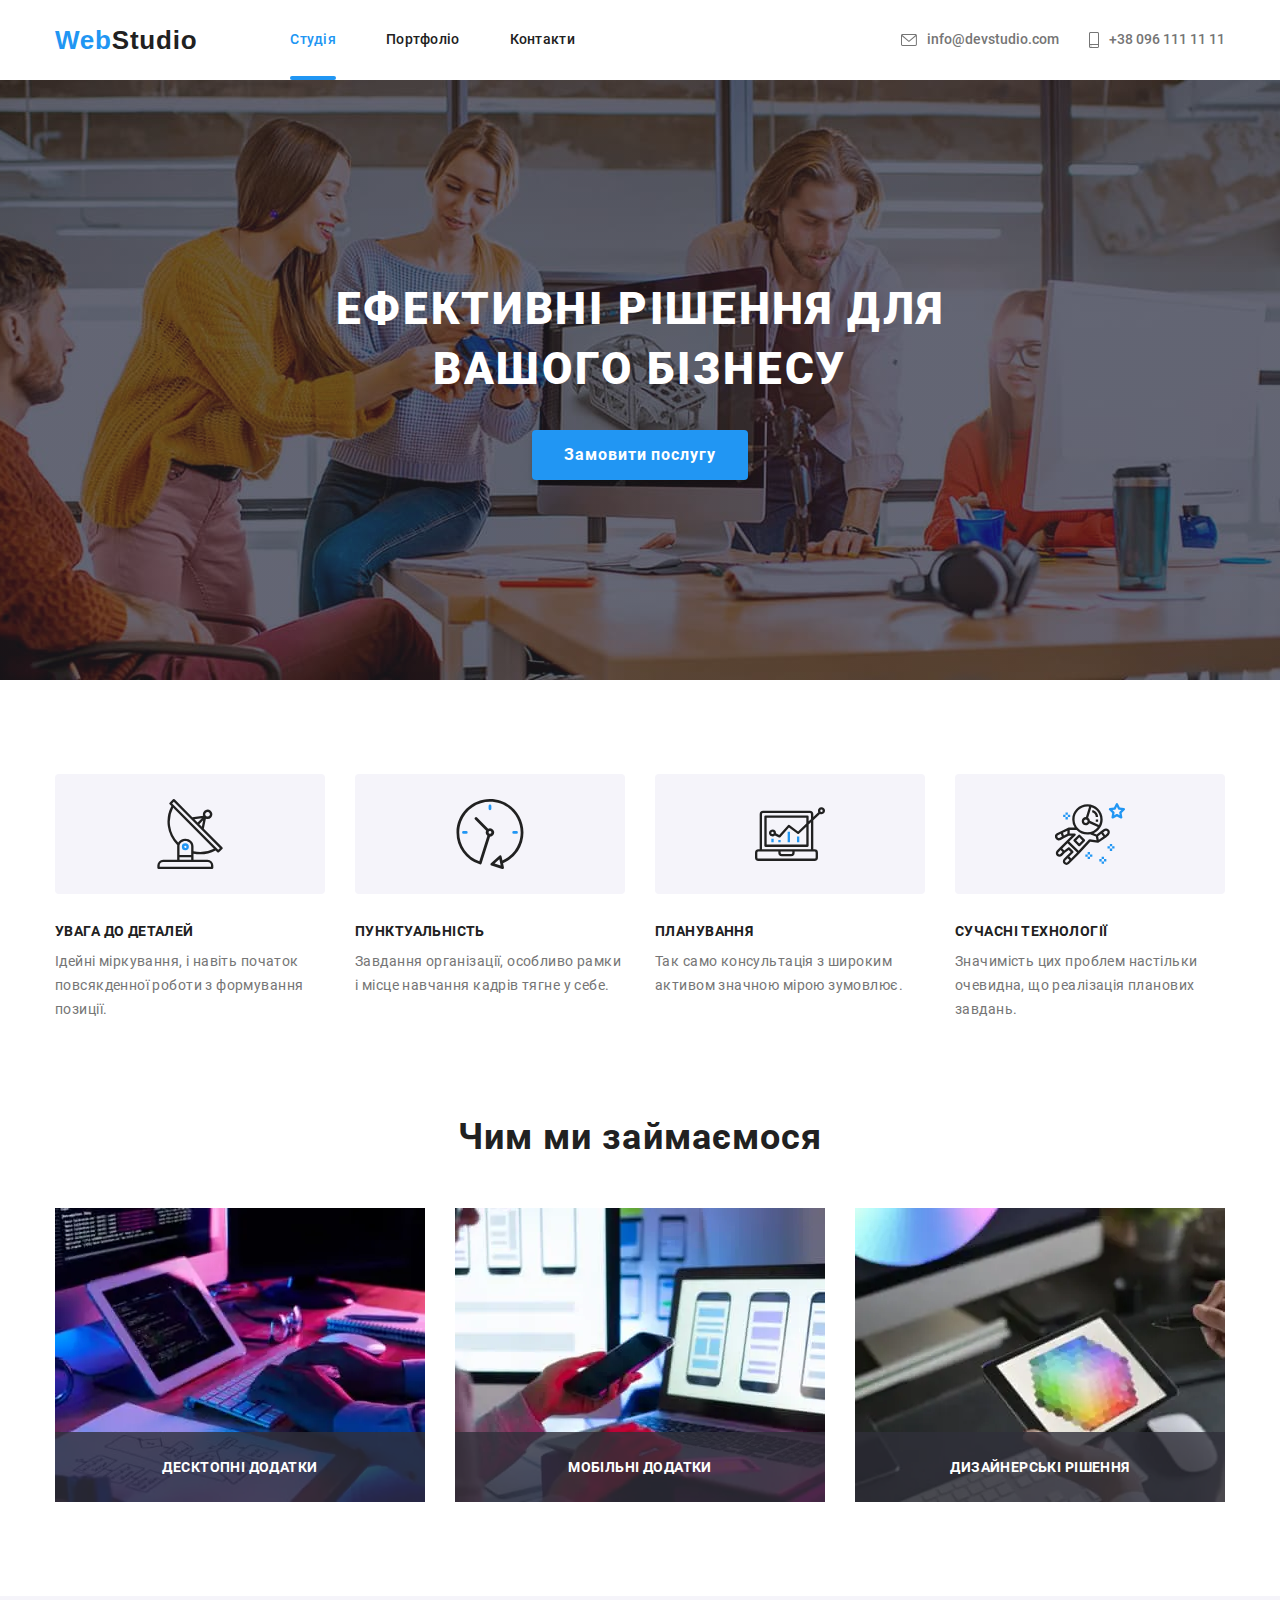
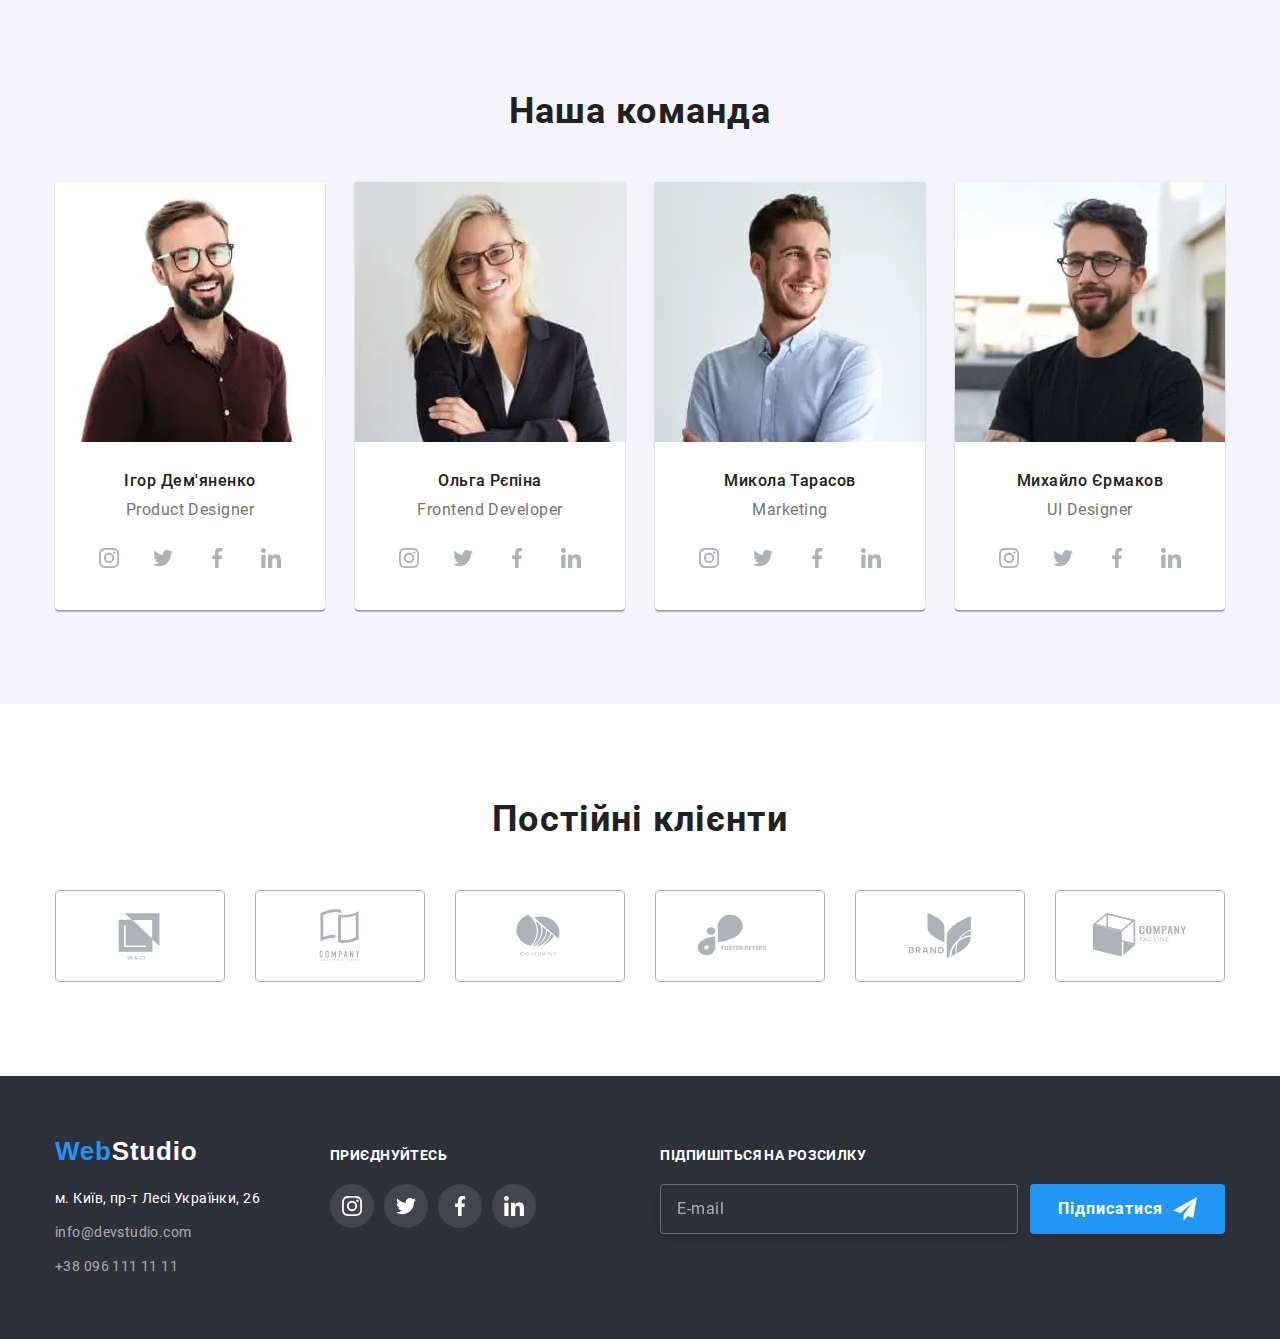
==== commit 3c684aea: "ДЗ на перевірку до ментора" ====
--- a/index.html
+++ b/index.html
@@ -133,39 +133,68 @@
               <picture>
                 <source
                   srcset="
-                    ./images/product-1.jpg    1x,
-                    ./images/product-1@2x.jpg 2x,
-                    ./images/product-1@3x.jpg 3x
-                  "
-                />
-                <img src="./images/product-1.jpg" alt="Десктопні додатки" />
+                    ./images/index/webp/product1-desktop.webp    1x,
+                    ./images/index/webp/product1-desktop@2x.webp 2x,
+                    ./images/index/webp/product1-desktop@3x.webp 3x
+                  "
+                  type="image/webp"
+                />
+                <source
+                  srcset="
+                    ./images/index/jpg/product1-desktop.jpg    1x,
+                    ./images/index/jpg/product1-desktop@2x.jpg 2x,
+                    ./images/index/jpg/product1-desktop@3x.jpg 3x
+                  "
+                  type="image/webp"
+                />
+                <img src="./images/index/jpg/product1-desktop.jpg" alt="Десктопні додатки" />
               </picture>
               <!-- <img src="./images/box1.jpg" alt="Десктопні додатки" width="370" /> -->
               <h3 class="product__tittle">Десктопні додатки</h3>
             </li>
+
             <li class="product__item">
               <picture>
                 <source
                   srcset="
-                    ./images/product-2.jpg    1x,
-                    ./images/product-2@2x.jpg 2x,
-                    ./images/product-2@3x.jpg 3x
-                  "
-                />
-                <img src="./images/product-1.jpg" alt="Мобільні додатки" />
+                    ./images/index/webp/product2-desktop.webp    1x,
+                    ./images/index/webp/product2-desktop@2x.webp 2x,
+                    ./images/index/webp/product2-desktop@3x.webp 3x
+                  "
+                  type="image/webp"
+                />
+                <source
+                  srcset="
+                    ./images/index/jpg/product2-desktop.jpg    1x,
+                    ./images/index/jpg/product2-desktop@2x.jpg 2x,
+                    ./images/index/jpg/product2-desktop@3x.jpg 3x
+                  "
+                  type="image/webp"
+                />
+                <img src="./images/index/jpg/product2-desktop.jpg" alt="Мобільні додатки" />
               </picture>
               <h3 class="product__tittle">Мобільні додатки</h3>
             </li>
+
             <li class="product__item">
               <picture>
                 <source
                   srcset="
-                    ./images/product-3.jpg    1x,
-                    ./images/product-3@2x.jpg 2x,
-                    ./images/product-3@3x.jpg 3x
-                  "
-                />
-                <img src="./images/product-1.jpg" alt="Дизайнерські рішення" />
+                    ./images/index/webp/product3-desktop.webp    1x,
+                    ./images/index/webp/product3-desktop@2x.webp 2x,
+                    ./images/index/webp/product3-desktop@3x.webp 3x
+                  "
+                  type="image/webp"
+                />
+                <source
+                  srcset="
+                    ./images/index/jpg/product3-desktop.jpg    1x,
+                    ./images/index/jpg/product3-desktop@2x.jpg 2x,
+                    ./images/index/jpg/product3-desktop@3x.jpg 3x
+                  "
+                  type="image/webp"
+                />
+                <img src="./images/index/jpg/product3-desktop.jpg" alt="Дизайнерські рішення" />
               </picture>
               <h3 class="product__tittle">Дизайнерські рішення</h3>
             </li>
@@ -181,18 +210,61 @@
             <li class="team__item">
               <picture>
                 <source
-                  srcset="./images/team1-450x460.jpg 1x, ./images/team1-450x460@2x.jpg 2x"
+                  srcset="
+                    ./images/index/webp/team1-mobile.webp    1x,
+                    ./images/index/webp/team1-mobile@2x.webp 2x,
+                    ./images/index/webp/team1-mobile@3x.webp 3x
+                  "
+                  type="image/webp"
                   media="(max-width: 767px)"
                 />
                 <source
-                  srcset="./images/team1-354x374.jpg 1x, ./images/team1-354x374@2x.jpg 2x"
+                  srcset="
+                    ./images/index/webp/team1-tablet.webp    1x,
+                    ./images/index/webp/team1-tablet@2x.webp 2x,
+                    ./images/index/webp/team1-tablet@3x.webp 3x
+                  "
+                  type="image/webp"
                   media="(max-width: 1199px)"
                 />
                 <source
-                  srcset="./images/team1-270x260.jpg 1x, ./images/team1-270x260@2x.jpg 2x"
+                  srcset="
+                    ./images/index/webp/team1-desktop.webp    1x,
+                    ./images/index/webp/team1-desktop@2x.webp 2x,
+                    ./images/index/webp/team1-desktop@3x.webp 3x
+                  "
+                  type="image/webp"
                   media="(min-width: 1200px)"
                 />
-                <img src="./images/team1-450x460.jpg" alt="Ігор Дем'яненко" />
+
+                <source
+                  srcset="
+                    ./images/index/jpg/team1-mobile.jpg    1x,
+                    ./images/index/jpg/team1-mobile@2x.jpg 2x,
+                    ./images/index/jpg/team1-mobile@3x.jpg 3x
+                  "
+                  type="image/jpg"
+                  media="(max-width: 767px)"
+                />
+                <source
+                  srcset="
+                    ./images/index/jpg/team1-tablet.jpg    1x,
+                    ./images/index/jpg/team1-tablet@2x.jpg 2x,
+                    ./images/index/jpg/team1-tablet@3x.jpg 3x
+                  "
+                  type="image/jpg"
+                  media="(max-width: 1199px)"
+                />
+                <source
+                  srcset="
+                    ./images/index/jpg/team1-desktop.jpg    1x,
+                    ./images/index/jpg/team1-desktop@2x.jpg 2x,
+                    ./images/index/jpg/team1-desktop@3x.jpg 3x
+                  "
+                  type="image/jpg"
+                  media="(min-width: 1200px)"
+                />
+                <img src="./images/index/jpg/team1-mobile.jpg" alt="Ігор Дем'яненко" />
               </picture>
 
               <!-- Другий варіант задання фоток, але висота нестабільна чомусь виходить -->
@@ -248,20 +320,62 @@
             <li class="team__item">
               <picture>
                 <source
-                  srcset="./images/team2-450x460.jpg 1x, ./images/team2-450x460@2x.jpg 2x"
+                  srcset="
+                    ./images/index/webp/team2-mobile.webp    1x,
+                    ./images/index/webp/team2-mobile@2x.webp 2x,
+                    ./images/index/webp/team2-mobile@3x.webp 3x
+                  "
+                  type="image/webp"
                   media="(max-width: 767px)"
                 />
                 <source
-                  srcset="./images/team2-354x374.jpg 1x, ./images/team2-354x374@2x.jpg 2x"
+                  srcset="
+                    ./images/index/webp/team2-tablet.webp    1x,
+                    ./images/index/webp/team2-tablet@2x.webp 2x,
+                    ./images/index/webp/team2-tablet@3x.webp 3x
+                  "
+                  type="image/webp"
                   media="(max-width: 1199px)"
                 />
                 <source
-                  srcset="./images/team2-270x260.jpg 1x, ./images/team2-270x260@2x.jpg 2x"
+                  srcset="
+                    ./images/index/webp/team2-desktop.webp    1x,
+                    ./images/index/webp/team2-desktop@2x.webp 2x,
+                    ./images/index/webp/team2-desktop@3x.webp 3x
+                  "
+                  type="image/webp"
                   media="(min-width: 1200px)"
                 />
-                <img src="./images/team2-450x460.jpg" alt="Ольга Рєпіна" />
+
+                <source
+                  srcset="
+                    ./images/index/jpg/team2-mobile.jpg    1x,
+                    ./images/index/jpg/team2-mobile@2x.jpg 2x,
+                    ./images/index/jpg/team2-mobile@3x.jpg 3x
+                  "
+                  type="image/jpg"
+                  media="(max-width: 767px)"
+                />
+                <source
+                  srcset="
+                    ./images/index/jpg/team2-tablet.jpg    1x,
+                    ./images/index/jpg/team2-tablet@2x.jpg 2x,
+                    ./images/index/jpg/team2-tablet@3x.jpg 3x
+                  "
+                  type="image/jpg"
+                  media="(max-width: 1199px)"
+                />
+                <source
+                  srcset="
+                    ./images/index/jpg/team2-desktop.jpg    1x,
+                    ./images/index/jpg/team2-desktop@2x.jpg 2x,
+                    ./images/index/jpg/team2-desktop@3x.jpg 3x
+                  "
+                  type="image/jpg"
+                  media="(min-width: 1200px)"
+                />
+                <img src="./images/index/jpg/team2-mobile.jpg" alt="Ольга Рєпіна" />
               </picture>
-
               <div class="team__box">
                 <h3 class="team__title">Ольга Рєпіна</h3>
                 <p class="team__subtitle">Frontend Developer</p>
@@ -301,18 +415,61 @@
             <li class="team__item">
               <picture>
                 <source
-                  srcset="./images/team3-450x460.jpg 1x, ./images/team3-450x460@2x.jpg 2x"
+                  srcset="
+                    ./images/index/webp/team3-mobile.webp    1x,
+                    ./images/index/webp/team3-mobile@2x.webp 2x,
+                    ./images/index/webp/team3-mobile@3x.webp 3x
+                  "
+                  type="image/webp"
                   media="(max-width: 767px)"
                 />
                 <source
-                  srcset="./images/team3-354x374.jpg 1x, ./images/team3-354x374@2x.jpg 2x"
+                  srcset="
+                    ./images/index/webp/team3-tablet.webp    1x,
+                    ./images/index/webp/team3-tablet@2x.webp 2x,
+                    ./images/index/webp/team3-tablet@3x.webp 3x
+                  "
+                  type="image/webp"
                   media="(max-width: 1199px)"
                 />
                 <source
-                  srcset="./images/team3-270x260.jpg 1x, ./images/team3-270x260@2x.jpg 2x"
+                  srcset="
+                    ./images/index/webp/team3-desktop.webp    1x,
+                    ./images/index/webp/team3-desktop@2x.webp 2x,
+                    ./images/index/webp/team3-desktop@3x.webp 3x
+                  "
+                  type="image/webp"
                   media="(min-width: 1200px)"
                 />
-                <img src="./images/team3-450x460.jpg" alt="Микола Тарасов" />
+
+                <source
+                  srcset="
+                    ./images/index/jpg/team3-mobile.jpg    1x,
+                    ./images/index/jpg/team3-mobile@2x.jpg 2x,
+                    ./images/index/jpg/team3-mobile@3x.jpg 3x
+                  "
+                  type="image/jpg"
+                  media="(max-width: 767px)"
+                />
+                <source
+                  srcset="
+                    ./images/index/jpg/team3-tablet.jpg    1x,
+                    ./images/index/jpg/team3-tablet@2x.jpg 2x,
+                    ./images/index/jpg/team3-tablet@3x.jpg 3x
+                  "
+                  type="image/jpg"
+                  media="(max-width: 1199px)"
+                />
+                <source
+                  srcset="
+                    ./images/index/jpg/team3-desktop.jpg    1x,
+                    ./images/index/jpg/team3-desktop@2x.jpg 2x,
+                    ./images/index/jpg/team3-desktop@3x.jpg 3x
+                  "
+                  type="image/jpg"
+                  media="(min-width: 1200px)"
+                />
+                <img src="./images/index/jpg/team3-mobile.jpg" alt="Микола Тарасов" />
               </picture>
 
               <div class="team__box">
@@ -354,18 +511,61 @@
             <li class="team__item">
               <picture>
                 <source
-                  srcset="./images/team4-450x460.jpg 1x, ./images/team4-450x460@2x.jpg 2x"
+                  srcset="
+                    ./images/index/webp/team4-mobile.webp    1x,
+                    ./images/index/webp/team4-mobile@2x.webp 2x,
+                    ./images/index/webp/team4-mobile@3x.webp 3x
+                  "
+                  type="image/webp"
                   media="(max-width: 767px)"
                 />
                 <source
-                  srcset="./images/team4-354x374.jpg 1x, ./images/team4-354x374@2x.jpg 2x"
+                  srcset="
+                    ./images/index/webp/team4-tablet.webp    1x,
+                    ./images/index/webp/team4-tablet@2x.webp 2x,
+                    ./images/index/webp/team4-tablet@3x.webp 3x
+                  "
+                  type="image/webp"
                   media="(max-width: 1199px)"
                 />
                 <source
-                  srcset="./images/team4-270x260.jpg 1x, ./images/team4-270x260@2x.jpg 2x"
+                  srcset="
+                    ./images/index/webp/team4-desktop.webp    1x,
+                    ./images/index/webp/team4-desktop@2x.webp 2x,
+                    ./images/index/webp/team4-desktop@3x.webp 3x
+                  "
+                  type="image/webp"
                   media="(min-width: 1200px)"
                 />
-                <img src="./images/team4-450x460.jpg" alt="Михайло Єрмаков" />
+
+                <source
+                  srcset="
+                    ./images/index/jpg/team4-mobile.jpg    1x,
+                    ./images/index/jpg/team4-mobile@2x.jpg 2x,
+                    ./images/index/jpg/team4-mobile@3x.jpg 3x
+                  "
+                  type="image/jpg"
+                  media="(max-width: 767px)"
+                />
+                <source
+                  srcset="
+                    ./images/index/jpg/team4-tablet.jpg    1x,
+                    ./images/index/jpg/team4-tablet@2x.jpg 2x,
+                    ./images/index/jpg/team4-tablet@3x.jpg 3x
+                  "
+                  type="image/jpg"
+                  media="(max-width: 1199px)"
+                />
+                <source
+                  srcset="
+                    ./images/index/jpg/team4-desktop.jpg    1x,
+                    ./images/index/jpg/team4-desktop@2x.jpg 2x,
+                    ./images/index/jpg/team4-desktop@3x.jpg 3x
+                  "
+                  type="image/jpg"
+                  media="(min-width: 1200px)"
+                />
+                <img src="./images/index/jpg/team4-mobile.jpg" alt="Михайло Єрмаков" />
               </picture>
 
               <div class="team__box">
--- a/css/main.min.css
+++ b/css/main.min.css
@@ -1 +1 @@
-/*! modern-normalize v1.1.0 | MIT License | https://github.com/sindresorhus/modern-normalize */*,::before,::after{-webkit-box-sizing:border-box;box-sizing:border-box}html{line-height:1.15;-webkit-text-size-adjust:100%;-moz-tab-size:4;-o-tab-size:4;tab-size:4}body{margin:0;font-family:system-ui,-apple-system,"Segoe UI",Roboto,Helvetica,Arial,sans-serif,"Apple Color Emoji","Segoe UI Emoji"}hr{height:0;color:inherit}abbr[title]{-webkit-text-decoration:underline dotted;text-decoration:underline dotted}b,strong{font-weight:bolder}code,kbd,samp,pre{font-family:ui-monospace,SFMono-Regular,Consolas,"Liberation Mono",Menlo,monospace;font-size:1em}small{font-size:80%}sub,sup{font-size:75%;line-height:0;position:relative;vertical-align:baseline}sub{bottom:-0.25em}sup{top:-0.5em}table{text-indent:0;border-color:inherit}button,input,optgroup,select,textarea{font-family:inherit;font-size:100%;line-height:1.15;margin:0}button,select{text-transform:none}button,[type=button],[type=reset],[type=submit]{-webkit-appearance:button}::-moz-focus-inner{border-style:none;padding:0}:-moz-focusring{outline:1px dotted ButtonText}:-moz-ui-invalid{box-shadow:none}legend{padding:0}progress{vertical-align:baseline}::-webkit-inner-spin-button,::-webkit-outer-spin-button{height:auto}[type=search]{-webkit-appearance:textfield;outline-offset:-2px}::-webkit-search-decoration{-webkit-appearance:none}::-webkit-file-upload-button{-webkit-appearance:button;font:inherit}summary{display:list-item}:root{--logo-color: #2196f3;--logo-second-color: #212121;--logo-third-color: #ffffff;--main-color: #212121;--main-second-color: #757575;--main-third-color: #ffffff;--link-footer-color: rgba(255, 255, 255, 0.6);--base-background: #ffffff;--hero-background: #2f303a;--team-background: #f5f4fa;--footer-background: #2f303a;--button-hero-background: #2196f3;--button-background: #f5f4fa;--action-color: #2196f3;--action-second-color: #ffffff;--action-button-background: #2196f3;--action-button-second-background: #188ce8;--border-color: #eeeeee;--hero-second-background: #c4c4c4;--features-background: #f5f4fa;--color-soc-icon: #afb1b8;--footer-second-background: rgba(255, 255, 255, 0.1)}.visually-hidden{position:absolute;white-space:nowrap;width:1px;height:1px;overflow:hidden;border:0;padding:0;clip:rect(0 0 0 0);-webkit-clip-path:inset(50%);clip-path:inset(50%);margin:-1px}@font-face{font-family:"Roboto";font-style:normal;font-weight:400;src:url("../fonts/roboto-v30-latin_cyrillic-regular.eot");src:local(""),url("../fonts/roboto-v30-latin_cyrillic-regular.eot?#iefix") format("embedded-opentype"),url("../fonts/roboto-v30-latin_cyrillic-regular.woff2") format("woff2"),url("../fonts/roboto-v30-latin_cyrillic-regular.woff") format("woff"),url("../fonts/roboto-v30-latin_cyrillic-regular.ttf") format("truetype"),url("../fonts/roboto-v30-latin_cyrillic-regular.svg#Roboto") format("svg")}@font-face{font-family:"Roboto";font-style:normal;font-weight:500;src:url("../fonts/roboto-v30-latin_cyrillic-500.eot");src:local(""),url("../fonts/roboto-v30-latin_cyrillic-500.eot?#iefix") format("embedded-opentype"),url("../fonts/roboto-v30-latin_cyrillic-500.woff2") format("woff2"),url("../fonts/roboto-v30-latin_cyrillic-500.woff") format("woff"),url("../fonts/roboto-v30-latin_cyrillic-500.ttf") format("truetype"),url("../fonts/roboto-v30-latin_cyrillic-500.svg#Roboto") format("svg")}@font-face{font-family:"Roboto";font-style:normal;font-weight:700;src:url("../fonts/roboto-v30-latin_cyrillic-700.eot");src:local(""),url("../fonts/roboto-v30-latin_cyrillic-700.eot?#iefix") format("embedded-opentype"),url("../fonts/roboto-v30-latin_cyrillic-700.woff2") format("woff2"),url("../fonts/roboto-v30-latin_cyrillic-700.woff") format("woff"),url("../fonts/roboto-v30-latin_cyrillic-700.ttf") format("truetype"),url("../fonts/roboto-v30-latin_cyrillic-700.svg#Roboto") format("svg")}@font-face{font-family:"Roboto";font-style:normal;font-weight:900;src:url("../fonts/roboto-v30-latin_cyrillic-900.eot");src:local(""),url("../fonts/roboto-v30-latin_cyrillic-900.eot?#iefix") format("embedded-opentype"),url("../fonts/roboto-v30-latin_cyrillic-900.woff2") format("woff2"),url("../fonts/roboto-v30-latin_cyrillic-900.woff") format("woff"),url("../fonts/roboto-v30-latin_cyrillic-900.ttf") format("truetype"),url("../fonts/roboto-v30-latin_cyrillic-900.svg#Roboto") format("svg")}body{font-family:"Roboto",sans-serif;color:var(--main-color);background-color:var(--base-background)}img{display:block;max-width:100%;height:auto}ul{list-style:none;padding:0;margin:0}h1,h2,h3,h4,h5,h6{margin:0}p{margin:0}.backdrop{position:fixed;left:0;top:0;width:100%;height:100%;background-color:rgba(0,0,0,.2);visibility:visible;opacity:1;-webkit-transition:opacity 250ms cubic-bezier(0.4, 0, 0.2, 1),visibility 250ms cubic-bezier(0.4, 0, 0.2, 1);transition:opacity 250ms cubic-bezier(0.4, 0, 0.2, 1),visibility 250ms cubic-bezier(0.4, 0, 0.2, 1)}.is-hidden{visibility:hidden;opacity:0;pointer-events:none}.btn{padding:10px 32px;border:none;font-family:inherit;font-weight:700;font-size:16px;line-height:1.88;text-align:center;letter-spacing:.06em;color:var(--main-third-color);cursor:pointer;background-color:var(--button-hero-background);-webkit-box-shadow:0px 4px 4px rgba(0,0,0,.15);box-shadow:0px 4px 4px rgba(0,0,0,.15);border-radius:4px;-webkit-transition:background-color 250ms cubic-bezier(0.4, 0, 0.2, 1),-webkit-box-shadow 250ms cubic-bezier(0.4, 0, 0.2, 1);transition:background-color 250ms cubic-bezier(0.4, 0, 0.2, 1),-webkit-box-shadow 250ms cubic-bezier(0.4, 0, 0.2, 1);transition:background-color 250ms cubic-bezier(0.4, 0, 0.2, 1),box-shadow 250ms cubic-bezier(0.4, 0, 0.2, 1);transition:background-color 250ms cubic-bezier(0.4, 0, 0.2, 1),box-shadow 250ms cubic-bezier(0.4, 0, 0.2, 1),-webkit-box-shadow 250ms cubic-bezier(0.4, 0, 0.2, 1)}.btn:hover,.btn:focus{background-color:var(--action-button-second-background);-webkit-box-shadow:0px 4px 4px rgba(0,0,0,.15);box-shadow:0px 4px 4px rgba(0,0,0,.15)}.contacts{display:none}@media screen and (min-width: 768px){.contacts{display:-webkit-box;display:-ms-flexbox;display:flex;-webkit-box-orient:vertical;-webkit-box-direction:normal;-ms-flex-direction:column;flex-direction:column;-webkit-box-pack:center;-ms-flex-pack:center;justify-content:center;margin-left:auto}}@media screen and (min-width: 1200px){.contacts{-webkit-box-orient:horizontal;-webkit-box-direction:normal;-ms-flex-direction:row;flex-direction:row;-webkit-box-align:center;-ms-flex-align:center;align-items:center}}@media screen and (min-width: 768px)and (max-width: 1199px){.contacts__item:not(:last-child){padding-bottom:10px}}@media screen and (min-width: 1200px){.contacts__item{padding-top:32px;padding-bottom:32px}.contacts__item:not(:last-child){margin-right:30px}}.contacts__link{display:-webkit-box;display:-ms-flexbox;display:flex;-webkit-box-align:center;-ms-flex-align:center;align-items:center;font-weight:500;font-size:14px;line-height:1.14;text-decoration:none;color:var(--main-second-color);-webkit-transition:color 250ms cubic-bezier(0.4, 0, 0.2, 1);transition:color 250ms cubic-bezier(0.4, 0, 0.2, 1)}.contacts__link:hover,.contacts__link:focus{color:var(--action-color)}.contacts__icon{fill:currentColor;margin-right:10px}.container{margin:0 auto;padding:0 15px;outline:1px solid tomato}@media screen and (min-width: 480px){.container{width:480px}}@media screen and (min-width: 768px){.container{width:768px}}@media screen and (min-width: 1200px){.container{width:1200px}}.filter{display:-webkit-box;display:-ms-flexbox;display:flex;-webkit-box-pack:center;-ms-flex-pack:center;justify-content:center;margin-bottom:50px}.filter__item:not(:last-child){margin-right:8px}.filter__btn{padding:6px 22px;font-family:inherit;font-weight:500;font-size:16px;line-height:1.63;text-align:center;letter-spacing:.03em;cursor:pointer;background-color:var(--button-background);border-radius:4px;border:none;-webkit-box-shadow:none;box-shadow:none;-webkit-transition:color 250ms cubic-bezier(0.4, 0, 0.2, 1),background-color 250ms cubic-bezier(0.4, 0, 0.2, 1),-webkit-box-shadow 250ms cubic-bezier(0.4, 0, 0.2, 1);transition:color 250ms cubic-bezier(0.4, 0, 0.2, 1),background-color 250ms cubic-bezier(0.4, 0, 0.2, 1),-webkit-box-shadow 250ms cubic-bezier(0.4, 0, 0.2, 1);transition:color 250ms cubic-bezier(0.4, 0, 0.2, 1),background-color 250ms cubic-bezier(0.4, 0, 0.2, 1),box-shadow 250ms cubic-bezier(0.4, 0, 0.2, 1);transition:color 250ms cubic-bezier(0.4, 0, 0.2, 1),background-color 250ms cubic-bezier(0.4, 0, 0.2, 1),box-shadow 250ms cubic-bezier(0.4, 0, 0.2, 1),-webkit-box-shadow 250ms cubic-bezier(0.4, 0, 0.2, 1)}.filter__btn:hover,.filter__btn:focus{color:var(--action-second-color);background-color:var(--action-button-background);-webkit-box-shadow:0px 3px 1px rgba(0,0,0,.1),0px 1px 2px rgba(0,0,0,.08),0px 2px 2px rgba(0,0,0,.12);box-shadow:0px 3px 1px rgba(0,0,0,.1),0px 1px 2px rgba(0,0,0,.08),0px 2px 2px rgba(0,0,0,.12)}.filter__btn--first{padding:6px 25px}.logo{font-family:"Raleway",sans-serif;font-weight:700;font-size:26px;line-height:1.19;letter-spacing:.03em;text-decoration:none;color:var(--logo-color)}.mobile-menu{position:fixed;top:0;left:0;-webkit-transform:translateX(-100%);transform:translateX(-100%);width:100%;height:100%;background-color:var(--base-background);-webkit-transition:-webkit-transform 250ms cubic-bezier(0.4, 0, 0.2, 1);transition:-webkit-transform 250ms cubic-bezier(0.4, 0, 0.2, 1);transition:transform 250ms cubic-bezier(0.4, 0, 0.2, 1);transition:transform 250ms cubic-bezier(0.4, 0, 0.2, 1), -webkit-transform 250ms cubic-bezier(0.4, 0, 0.2, 1)}.mobile-menu.is-open{-webkit-transform:translateX(0);transform:translateX(0)}.mobile-menu__container{display:-webkit-box;display:-ms-flexbox;display:flex;-webkit-box-orient:vertical;-webkit-box-direction:normal;-ms-flex-direction:column;flex-direction:column;height:inherit;padding:48px 40px}.mobile-menu__close-button{position:absolute;display:-webkit-box;display:-ms-flexbox;display:flex;top:10px;right:15px;border:none;background-color:rgba(0,0,0,0);-webkit-transition:color 250ms cubic-bezier(0.4, 0, 0.2, 1);transition:color 250ms cubic-bezier(0.4, 0, 0.2, 1);fill:currentColor}.mobile-menu__close-button:hover,.mobile-menu__close-button:focus{color:var(--action-color)}.mobile-menu__nav{-webkit-box-flex:1;-ms-flex-positive:1;flex-grow:1}.mobile-menu__nav-item:not(:last-child){margin-bottom:32px}.mobile-menu__nav-link{display:block;font-weight:500;font-size:40px;line-height:1.18;text-decoration:none;letter-spacing:.02em;color:var(--main-color);-webkit-transition:color 250ms cubic-bezier(0.4, 0, 0.2, 1);transition:color 250ms cubic-bezier(0.4, 0, 0.2, 1)}.mobile-menu__nav-link:hover,.mobile-menu__nav-link:focus{color:var(--action-color)}.mobile-menu__current{color:var(--action-color)}.mobile-menu__contacts{margin-top:30px;margin-bottom:64px}.mobile-menu__contacts-item{font-size:24px;line-height:1.17;letter-spacing:.02em}.mobile-menu__contacts-item:first-child{font-size:34px;line-height:1.18;margin-bottom:32px}.mobile-menu__contacts-link{font-weight:500;text-decoration:none;color:var(--main-second-color);-webkit-transition:color 250ms cubic-bezier(0.4, 0, 0.2, 1);transition:color 250ms cubic-bezier(0.4, 0, 0.2, 1)}.mobile-menu__contacts-link:hover,.mobile-menu__contacts-link:focus{color:var(--action-color)}.mobile-menu__social-list{display:-webkit-inline-box;display:-ms-inline-flexbox;display:inline-flex;-ms-flex-wrap:wrap;flex-wrap:wrap;margin:0px -10px}.mobile-menu__social-list-item{display:-webkit-box;display:-ms-flexbox;display:flex;padding:0px 10px}.mobile-menu__social-list-item:not(:last-child){border-right:1px solid rgba(33,33,33,.2)}.mobile-menu__social-list-link{text-decoration:none;font-family:"Roboto";font-style:normal;font-weight:500;font-size:18px;line-height:1.22;letter-spacing:.02em;color:var(--action-color)}.modal{position:absolute;top:50%;left:50%;-webkit-transform:translate(-50%, -50%) scale(1);transform:translate(-50%, -50%) scale(1);padding:40px;max-width:450px;width:calc(100% - 30px);border-radius:4px;background-color:var(--base-background);-webkit-box-shadow:0px 1px 3px rgba(0,0,0,.12),0px 1px 1px rgba(0,0,0,.14),0px 2px 1px rgba(0,0,0,.2);box-shadow:0px 1px 3px rgba(0,0,0,.12),0px 1px 1px rgba(0,0,0,.14),0px 2px 1px rgba(0,0,0,.2);-webkit-transition:-webkit-transform 250ms cubic-bezier(0.4, 0, 0.2, 1),-webkit-box-shadow 250ms cubic-bezier(0.4, 0, 0.2, 1);transition:-webkit-transform 250ms cubic-bezier(0.4, 0, 0.2, 1),-webkit-box-shadow 250ms cubic-bezier(0.4, 0, 0.2, 1);transition:transform 250ms cubic-bezier(0.4, 0, 0.2, 1),box-shadow 250ms cubic-bezier(0.4, 0, 0.2, 1);transition:transform 250ms cubic-bezier(0.4, 0, 0.2, 1),box-shadow 250ms cubic-bezier(0.4, 0, 0.2, 1),-webkit-transform 250ms cubic-bezier(0.4, 0, 0.2, 1),-webkit-box-shadow 250ms cubic-bezier(0.4, 0, 0.2, 1)}@media screen and (min-width: 1200px){.modal{max-width:528px}}.is-hidden .modal{-webkit-transform:translate(-50%, -50%) scale(1.1);transform:translate(-50%, -50%) scale(1.1);-webkit-box-shadow:none;box-shadow:none}.modal__btn-close{position:absolute;top:8px;right:8px;display:-webkit-box;display:-ms-flexbox;display:flex;-webkit-box-pack:center;-ms-flex-pack:center;justify-content:center;-webkit-box-align:center;-ms-flex-align:center;align-items:center;width:30px;height:30px;border-radius:50%;cursor:pointer;border:1px solid rgba(0,0,0,.1);background-color:var(--base-background);color:#000;-webkit-transition:color 250ms cubic-bezier(0.4, 0, 0.2, 1);transition:color 250ms cubic-bezier(0.4, 0, 0.2, 1)}.modal__btn-close:hover,.modal__btn-close:focus{color:var(--action-color)}.modal__btn-close-icon{fill:currentColor}.modal__title{margin-bottom:12px;font-weight:700;font-size:20px;line-height:1.15;text-align:center;letter-spacing:.03em;color:var(--main-color)}.modal__form-group{margin-bottom:20px}.modal__form-label{display:block;position:relative;margin-bottom:10px}.modal__form-label:last-child{margin-bottom:0px}.modal__form-title{display:block;margin-bottom:4px;font-weight:400;font-size:12px;line-height:1.17;letter-spacing:.01em;color:var(--main-second-color)}.modal__form-input{width:100%;height:40px;padding:0px 42px;border:1px solid rgba(33,33,33,.2);border-radius:4px;outline:none;-webkit-transition:border-color 250ms cubic-bezier(0.4, 0, 0.2, 1);transition:border-color 250ms cubic-bezier(0.4, 0, 0.2, 1)}.modal__form-input:focus-within{border-color:var(--action-color)}.modal__form-input:focus-within+.modal__form-icon{fill:var(--action-color)}.modal__form-icon{position:absolute;top:29px;left:12px;-webkit-transition:fill 250ms cubic-bezier(0.4, 0, 0.2, 1);transition:fill 250ms cubic-bezier(0.4, 0, 0.2, 1)}.modal__form-input--textarea{display:block;width:100%;height:120px;padding:12px 16px;resize:none;font-weight:400;font-size:12px;line-height:14px;letter-spacing:.01em}.modal__form-input--textarea::-webkit-input-placeholder{font-weight:400;font-size:12px;line-height:14px;letter-spacing:.01em;color:rgba(117,117,117,.5)}.modal__form-input--textarea::-moz-placeholder{font-weight:400;font-size:12px;line-height:14px;letter-spacing:.01em;color:rgba(117,117,117,.5)}.modal__form-input--textarea:-ms-input-placeholder{font-weight:400;font-size:12px;line-height:14px;letter-spacing:.01em;color:rgba(117,117,117,.5)}.modal__form-input--textarea::-ms-input-placeholder{font-weight:400;font-size:12px;line-height:14px;letter-spacing:.01em;color:rgba(117,117,117,.5)}.modal__form-input--textarea::placeholder{font-weight:400;font-size:12px;line-height:14px;letter-spacing:.01em;color:rgba(117,117,117,.5)}.modal__form-label--checkbox{position:relative;margin-bottom:30px}.modal__form-checkbox{position:absolute;white-space:nowrap;width:1px;height:1px;overflow:hidden;border:0;padding:0;clip:rect(0 0 0 0);-webkit-clip-path:inset(50%);clip-path:inset(50%);margin:-1px}.modal__form-icon--checkbox{position:absolute;top:4px;left:13px;border:2px solid var(--main-color);border-radius:3px;overflow:hidden}.modal__form-checkbox:checked+.modal__form-icon--checkbox{border:none;background-color:var(--action-color)}.modal__form-title--checkbox{display:inline;padding-left:36px;font-weight:400;font-size:14px;line-height:1.71;letter-spacing:.03em;color:var(--main-second-color)}.modal__form-link{font-weight:400;font-size:14px;line-height:1.71;letter-spacing:.03em;color:var(--action-color)}.modal__btn{display:block;padding:10px 52px;margin:0px auto}.nav{display:-webkit-box;display:-ms-flexbox;display:flex;-webkit-box-align:center;-ms-flex-align:center;align-items:center}.nav__list{display:none}@media screen and (min-width: 768px){.nav__list{display:-webkit-box;display:-ms-flexbox;display:flex;-webkit-box-align:center;-ms-flex-align:center;align-items:center;margin-left:auto}}.nav__item:not(:last-child){margin-right:50px}.nav__link{position:relative;display:-webkit-box;display:-ms-flexbox;display:flex;-webkit-box-align:center;-ms-flex-align:center;align-items:center;padding-top:32px;padding-bottom:32px;font-weight:500;font-size:14px;line-height:1.14;text-decoration:none;letter-spacing:.02em;color:var(--main-color);-webkit-transition:color 250ms cubic-bezier(0.4, 0, 0.2, 1);transition:color 250ms cubic-bezier(0.4, 0, 0.2, 1)}.nav__link:hover,.nav__link:focus{color:var(--action-color)}.current{color:var(--action-color)}.current::after{content:"";position:absolute;bottom:0;left:0;width:100%;height:4px;border-radius:2px;background-color:var(--action-color)}.section-caption{margin-bottom:30px;font-weight:700;font-size:28px;line-height:1.17;text-align:center;letter-spacing:.03em}@media screen and (min-width: 1200px){.section-caption{margin-bottom:50px;font-size:36px}}.social-list{display:-webkit-box;display:-ms-flexbox;display:flex;-webkit-box-pack:center;-ms-flex-pack:center;justify-content:center;gap:10px}.social-list__link{display:-webkit-box;display:-ms-flexbox;display:flex;-webkit-box-pack:center;-ms-flex-pack:center;justify-content:center;-webkit-box-align:center;-ms-flex-align:center;align-items:center;width:44px;height:44px;border-radius:50%;background-color:var(--base-background);color:var(--color-soc-icon);-webkit-transition:background-color 250ms cubic-bezier(0.4, 0, 0.2, 1),color 250ms cubic-bezier(0.4, 0, 0.2, 1);transition:background-color 250ms cubic-bezier(0.4, 0, 0.2, 1),color 250ms cubic-bezier(0.4, 0, 0.2, 1)}.social-list__link:hover,.social-list__link:focus{background-color:var(--action-color);color:var(--action-second-color)}.social-list__icon{fill:currentColor}.header__container{display:-webkit-box;display:-ms-flexbox;display:flex;-webkit-box-align:center;-ms-flex-align:center;align-items:center;margin-left:auto}.logo__header{color:var(--logo-second-color)}@media screen and (min-width: 768px){.logo__header{margin-right:87px}}@media screen and (min-width: 1200px){.logo__header{margin-right:93px}}.header__btn-burger{display:-webkit-box;display:-ms-flexbox;display:flex;margin-left:auto;padding:10px 0px;border:none;background-color:rgba(0,0,0,0);-webkit-transition:color 250ms cubic-bezier(0.4, 0, 0.2, 1);transition:color 250ms cubic-bezier(0.4, 0, 0.2, 1);fill:currentColor}.header__btn-burger:hover,.header__btn-burger:focus{color:var(--action-color)}@media screen and (min-width: 768px){.header__btn-burger{display:none}}.header--border{border-bottom:1px solid #ececec}.hero{background-color:var(--hero-second-background);text-align:center;min-width:320px;max-width:480px;height:400px;margin:0 auto;padding:118px 0px;background-image:-webkit-gradient(linear, left top, left bottom, from(rgba(47, 48, 58, 0.4)), to(rgba(47, 48, 58, 0.4))),url("../images/hero-480x400.jpg");background-image:linear-gradient(rgba(47, 48, 58, 0.4), rgba(47, 48, 58, 0.4)),url("../images/hero-480x400.jpg");background-repeat:no-repeat;background-position:center;background-size:cover}@media(min-device-pixel-ratio: 2),(-webkit-min-device-pixel-ratio: 2),(min-resolution: 192dpi),(min-resolution: 2dppx){.hero{background-image:-webkit-gradient(linear, left top, left bottom, from(rgba(47, 48, 58, 0.4)), to(rgba(47, 48, 58, 0.4))),url("../images/hero-480x400@2x.jpg");background-image:linear-gradient(rgba(47, 48, 58, 0.4), rgba(47, 48, 58, 0.4)),url("../images/hero-480x400@2x.jpg")}}@media screen and (min-width: 768px){.hero{max-width:768px;height:400px;background-image:-webkit-gradient(linear, left top, left bottom, from(rgba(47, 48, 58, 0.4)), to(rgba(47, 48, 58, 0.4))),url("../images/hero-768x400.jpg");background-image:linear-gradient(rgba(47, 48, 58, 0.4), rgba(47, 48, 58, 0.4)),url("../images/hero-768x400.jpg")}}@media screen and (min-width: 768px)and (min-device-pixel-ratio: 2),screen and (min-width: 768px)and (-webkit-min-device-pixel-ratio: 2),screen and (min-width: 768px)and (min-resolution: 192dpi),screen and (min-width: 768px)and (min-resolution: 2dppx){.hero{background-image:-webkit-gradient(linear, left top, left bottom, from(rgba(47, 48, 58, 0.4)), to(rgba(47, 48, 58, 0.4))),url("../images/hero-768x400@2x.jpg");background-image:linear-gradient(rgba(47, 48, 58, 0.4), rgba(47, 48, 58, 0.4)),url("../images/hero-768x400@2x.jpg")}}@media screen and (min-width: 1200px){.hero{max-width:1600px;height:600px;padding:200px 0px;background-image:-webkit-gradient(linear, left top, left bottom, from(rgba(47, 48, 58, 0.4)), to(rgba(47, 48, 58, 0.4))),url("../images/hero-1600x600.jpg");background-image:linear-gradient(rgba(47, 48, 58, 0.4), rgba(47, 48, 58, 0.4)),url("../images/hero-1600x600.jpg")}}@media screen and (min-width: 1200px)and (min-device-pixel-ratio: 2),screen and (min-width: 1200px)and (-webkit-min-device-pixel-ratio: 2),screen and (min-width: 1200px)and (min-resolution: 192dpi),screen and (min-width: 1200px)and (min-resolution: 2dppx){.hero{background-image:-webkit-gradient(linear, left top, left bottom, from(rgba(47, 48, 58, 0.4)), to(rgba(47, 48, 58, 0.4))),url("../images/hero-1600x600@2x.jpg");background-image:linear-gradient(rgba(47, 48, 58, 0.4), rgba(47, 48, 58, 0.4)),url("../images/hero-1600x600@2x.jpg")}}.hero__caption{max-width:360px;margin:0px auto;margin-bottom:30px;font-weight:900;font-size:26px;line-height:1.62;text-align:center;letter-spacing:.06em;text-transform:uppercase;color:var(--main-third-color)}@media screen and (min-width: 1200px){.hero__caption{max-width:696px;font-size:44px;line-height:1.36}}@media screen and (max-width: 1199px){.hero__btn{padding-left:24px;padding-right:24px}}.features{padding:60px 0px}@media screen and (min-width: 1200px){.features{padding:94px 0px}}@media screen and (min-width: 768px){.features__list{display:-webkit-box;display:-ms-flexbox;display:flex;-ms-flex-wrap:wrap;flex-wrap:wrap}}@media screen and (min-width: 768px){.features__item{width:calc((100% - 30px)/2)}.features__item:not(:nth-child(2n)){margin-right:30px}}@media screen and (min-width: 1200px){.features__item{width:calc((100% - 90px)/4)}.features__item:not(:last-child){margin-right:30px}}.features__box{display:-webkit-box;display:-ms-flexbox;display:flex;-webkit-box-pack:center;-ms-flex-pack:center;justify-content:center;-webkit-box-align:center;-ms-flex-align:center;align-items:center;height:120px;margin-bottom:30px;background:var(--features-background);border-radius:4px}.features__title{margin-bottom:10px;font-weight:700;font-size:14px;line-height:1.14;letter-spacing:.03em;text-transform:uppercase}@media screen and (max-width: 767px){.features__title{text-align:center}}.features__subtitle{font-weight:400;font-size:14px;line-height:1.71;letter-spacing:.03em;color:var(--main-second-color)}.product{padding-bottom:94px}@media screen and (max-width: 1199px){.product{display:none}}.product__list{display:-webkit-box;display:-ms-flexbox;display:flex}.product__item{position:relative;width:calc((100% - 60px)/3)}.product__item:not(:last-child){margin-right:30px}.product__tittle{position:absolute;bottom:0;left:0;display:-webkit-box;display:-ms-flexbox;display:flex;-webkit-box-pack:center;-ms-flex-pack:center;justify-content:center;-webkit-box-align:center;-ms-flex-align:center;align-items:center;width:100%;height:70px;font-weight:700;font-size:14px;line-height:1.43;text-transform:uppercase;letter-spacing:.03em;color:var(--main-third-color);background-color:rgba(47,48,58,.8)}.team{padding:60px 0px;background-color:var(--team-background)}@media screen and (min-width: 1200px){.team{padding:94px 0px}}@media screen and (min-width: 768px){.team__list{display:-webkit-box;display:-ms-flexbox;display:flex;-ms-flex-wrap:wrap;flex-wrap:wrap}}.team__item{background-color:var(--base-background);-webkit-box-shadow:0px 1px 3px rgba(0,0,0,.12),0px 1px 1px rgba(0,0,0,.14),0px 2px 1px rgba(0,0,0,.2);box-shadow:0px 1px 3px rgba(0,0,0,.12),0px 1px 1px rgba(0,0,0,.14),0px 2px 1px rgba(0,0,0,.2);border-radius:0px 0px 4px 4px}.team__item:not(:last-child){margin-bottom:30px}@media screen and (min-width: 768px){.team__item{width:calc((100% - 30px)/2)}.team__item:not(:nth-child(2n)){margin-right:30px}.team__item:nth-last-child(-n+2){margin-bottom:0px}}@media screen and (min-width: 1200px){.team__item{width:calc((100% - 90px)/4)}.team__item:nth-child(n){margin-bottom:0px}.team__item:not(:last-child){margin-right:30px}}.team__box{padding:30px 0px}.team__title,.team__subtitle{margin-bottom:10px;font-weight:500;font-size:16px;line-height:1.18;text-align:center;letter-spacing:.03em}.team__subtitle{margin-bottom:16px;font-weight:400;color:var(--main-second-color)}.client{padding-top:60px;padding-bottom:60px}@media screen and (min-width: 1200px){.client{padding-top:94px;padding-bottom:94px}}.client__list{display:-webkit-box;display:-ms-flexbox;display:flex;-ms-flex-wrap:wrap;flex-wrap:wrap;-webkit-box-pack:center;-ms-flex-pack:center;justify-content:center;gap:30px}.client__item{width:calc((100% - 30px)/2)}@media screen and (min-width: 768px){.client__item{width:calc((100% - 60px)/3)}}@media screen and (min-width: 1200px){.client__item{width:calc((100% - 150px)/6)}}.client__link{display:-webkit-box;display:-ms-flexbox;display:flex;-webkit-box-pack:center;-ms-flex-pack:center;justify-content:center;-webkit-box-align:center;-ms-flex-align:center;align-items:center;height:92px;border-radius:4px;border:1px solid #afb1b8;color:var(--color-soc-icon);-webkit-transition:border-color 250ms cubic-bezier(0.4, 0, 0.2, 1),color 250ms cubic-bezier(0.4, 0, 0.2, 1);transition:border-color 250ms cubic-bezier(0.4, 0, 0.2, 1),color 250ms cubic-bezier(0.4, 0, 0.2, 1)}.client__link:hover,.client__link:focus{border-color:currentColor;color:var(--action-color)}.client__icon{fill:currentColor}.footer{padding:60px 0px;background-color:var(--footer-background)}.footer__container{text-align:center;-webkit-box-align:baseline;-ms-flex-align:baseline;align-items:baseline}@media screen and (min-width: 768px)and (max-width: 1199px){.footer__container{display:-webkit-box;display:-ms-flexbox;display:flex;-ms-flex-wrap:wrap;flex-wrap:wrap;-webkit-box-pack:center;-ms-flex-pack:center;justify-content:center;-webkit-column-gap:165px;-moz-column-gap:165px;column-gap:165px;row-gap:60px}}@media screen and (min-width: 1200px){.footer__container{display:-webkit-box;display:-ms-flexbox;display:flex;text-align:left}}@media screen and (max-width: 767px){.footer__item:nth-last-child(-n+2){margin-top:60px}}@media screen and (min-width: 1200px){.footer__item:nth-child(2){margin-left:70px;margin-right:auto}}.footer__logo{display:block;margin-right:0px;margin-bottom:20px}.logo__footer{color:var(--logo-third-color)}.address__item{margin-bottom:10px}.address__item:last-child{margin-bottom:0px}.address__link{font-style:normal;font-weight:400;font-size:14px;line-height:1.71;letter-spacing:.03em;color:var(--link-footer-color);text-decoration:none;-webkit-transition:color 250ms cubic-bezier(0.4, 0, 0.2, 1);transition:color 250ms cubic-bezier(0.4, 0, 0.2, 1)}.address__link:hover,.address__link:focus{color:var(--action-color)}.address__link--map{color:var(--main-third-color)}.footer__title{margin-bottom:20px;font-weight:700;font-size:14px;line-height:1.14;letter-spacing:.03em;text-transform:uppercase;color:var(--main-third-color)}.social-list__link--down{background-color:var(--footer-second-background);color:var(--base-background);fill:currentColor}.social-list__link--down:hover,.social-list__link--down:focus{background-color:var(--action-color)}@media screen and (min-width: 1200px){.footer__form{display:-webkit-box;display:-ms-flexbox;display:flex;-webkit-box-align:center;-ms-flex-align:center;align-items:center;gap:12px}}.footer__input{max-width:450px;width:100%;height:50px;padding:0px 16px;margin-bottom:20px;font-weight:400;font-size:16px;line-height:1.25;letter-spacing:.03em;color:var(--main-third-color);border:1px solid rgba(255,255,255,.3);border-radius:4px;background-color:var(--hero-background);-webkit-filter:drop-shadow(0px 4px 4px rgba(0, 0, 0, 0.15));filter:drop-shadow(0px 4px 4px rgba(0, 0, 0, 0.15));outline:none;-webkit-transition:border-color 250ms cubic-bezier(0.4, 0, 0.2, 1);transition:border-color 250ms cubic-bezier(0.4, 0, 0.2, 1)}.footer__input::-webkit-input-placeholder{color:var(--link-footer-color)}.footer__input::-moz-placeholder{color:var(--link-footer-color)}.footer__input:-ms-input-placeholder{color:var(--link-footer-color)}.footer__input::-ms-input-placeholder{color:var(--link-footer-color)}.footer__input::placeholder{color:var(--link-footer-color)}.footer__input:focus{border-color:var(--action-color)}@media screen and (min-width: 768px)and (max-width: 1199px){.footer__input{width:450px}}@media screen and (min-width: 1200px){.footer__input{width:358px;margin-bottom:0px}}.footer__btn{display:-webkit-box;display:-ms-flexbox;display:flex;-webkit-box-pack:center;-ms-flex-pack:center;justify-content:center;-webkit-box-align:center;-ms-flex-align:center;align-items:center;gap:10px;padding:10px 28px}@media screen and (max-width: 1199px){.footer__btn{margin-left:auto;margin-right:auto}}.projects{padding-top:94px;padding-bottom:94px}.projects__list{display:-webkit-box;display:-ms-flexbox;display:flex;-ms-flex-wrap:wrap;flex-wrap:wrap}.projects__item{background:var(--base-background)}.projects__item:not(:nth-child(3n)){margin-right:30px}.projects__item:not(:nth-last-child(-n+3)){margin-bottom:30px}.projects__link{display:block;text-decoration:none;-webkit-transition:-webkit-box-shadow 250ms cubic-bezier(0.4, 0, 0.2, 1);transition:-webkit-box-shadow 250ms cubic-bezier(0.4, 0, 0.2, 1);transition:box-shadow 250ms cubic-bezier(0.4, 0, 0.2, 1);transition:box-shadow 250ms cubic-bezier(0.4, 0, 0.2, 1), -webkit-box-shadow 250ms cubic-bezier(0.4, 0, 0.2, 1)}.projects__link:hover{-webkit-box-shadow:0px 1px 1px rgba(0,0,0,.12),0px 4px 4px rgba(0,0,0,.06),1px 4px 6px rgba(0,0,0,.16);box-shadow:0px 1px 1px rgba(0,0,0,.12),0px 4px 4px rgba(0,0,0,.06),1px 4px 6px rgba(0,0,0,.16)}.projects__thumb{position:relative;overflow:hidden}.projects__overlay{position:absolute;top:0;left:0;width:100%;height:100%;padding:63px 24px;font-weight:400;font-size:18px;line-height:1.56;letter-spacing:.03em;color:var(--main-third-color);background-color:rgba(33,150,243,.9);-webkit-transform:translateY(101%);transform:translateY(101%);-webkit-transition:-webkit-transform 250ms cubic-bezier(0.4, 0, 0.2, 1);transition:-webkit-transform 250ms cubic-bezier(0.4, 0, 0.2, 1);transition:transform 250ms cubic-bezier(0.4, 0, 0.2, 1);transition:transform 250ms cubic-bezier(0.4, 0, 0.2, 1), -webkit-transform 250ms cubic-bezier(0.4, 0, 0.2, 1)}.projects__link:hover .projects__overlay{-webkit-transform:translateY(0%);transform:translateY(0%)}.projects__text-box{padding:20px 24px;border-right:1px solid var(--border-color);border-bottom:1px solid var(--border-color);border-left:1px solid var(--border-color)}.projects__title{margin-bottom:4px;font-weight:700;font-size:18px;line-height:2;letter-spacing:.06em;color:var(--main-color)}.projects__subtitle{font-weight:400;font-size:16px;line-height:1.88;letter-spacing:.03em;color:var(--main-second-color)}/*# sourceMappingURL=main.min.css.map */+/*! modern-normalize v1.1.0 | MIT License | https://github.com/sindresorhus/modern-normalize */*,::before,::after{-webkit-box-sizing:border-box;box-sizing:border-box}html{line-height:1.15;-webkit-text-size-adjust:100%;-moz-tab-size:4;-o-tab-size:4;tab-size:4}body{margin:0;font-family:system-ui,-apple-system,"Segoe UI",Roboto,Helvetica,Arial,sans-serif,"Apple Color Emoji","Segoe UI Emoji"}hr{height:0;color:inherit}abbr[title]{-webkit-text-decoration:underline dotted;text-decoration:underline dotted}b,strong{font-weight:bolder}code,kbd,samp,pre{font-family:ui-monospace,SFMono-Regular,Consolas,"Liberation Mono",Menlo,monospace;font-size:1em}small{font-size:80%}sub,sup{font-size:75%;line-height:0;position:relative;vertical-align:baseline}sub{bottom:-0.25em}sup{top:-0.5em}table{text-indent:0;border-color:inherit}button,input,optgroup,select,textarea{font-family:inherit;font-size:100%;line-height:1.15;margin:0}button,select{text-transform:none}button,[type=button],[type=reset],[type=submit]{-webkit-appearance:button}::-moz-focus-inner{border-style:none;padding:0}:-moz-focusring{outline:1px dotted ButtonText}:-moz-ui-invalid{box-shadow:none}legend{padding:0}progress{vertical-align:baseline}::-webkit-inner-spin-button,::-webkit-outer-spin-button{height:auto}[type=search]{-webkit-appearance:textfield;outline-offset:-2px}::-webkit-search-decoration{-webkit-appearance:none}::-webkit-file-upload-button{-webkit-appearance:button;font:inherit}summary{display:list-item}:root{--logo-color: #2196f3;--logo-second-color: #212121;--logo-third-color: #ffffff;--main-color: #212121;--main-second-color: #757575;--main-third-color: #ffffff;--link-footer-color: rgba(255, 255, 255, 0.6);--base-background: #ffffff;--hero-background: #2f303a;--team-background: #f5f4fa;--footer-background: #2f303a;--button-hero-background: #2196f3;--button-background: #f5f4fa;--action-color: #2196f3;--action-second-color: #ffffff;--action-button-background: #2196f3;--action-button-second-background: #188ce8;--border-color: #eeeeee;--hero-second-background: #c4c4c4;--features-background: #f5f4fa;--color-soc-icon: #afb1b8;--footer-second-background: rgba(255, 255, 255, 0.1)}.visually-hidden{position:absolute;white-space:nowrap;width:1px;height:1px;overflow:hidden;border:0;padding:0;clip:rect(0 0 0 0);-webkit-clip-path:inset(50%);clip-path:inset(50%);margin:-1px}@font-face{font-family:"Roboto";font-style:normal;font-weight:400;src:url("../fonts/roboto-v30-latin_cyrillic-regular.eot");src:local(""),url("../fonts/roboto-v30-latin_cyrillic-regular.eot?#iefix") format("embedded-opentype"),url("../fonts/roboto-v30-latin_cyrillic-regular.woff2") format("woff2"),url("../fonts/roboto-v30-latin_cyrillic-regular.woff") format("woff"),url("../fonts/roboto-v30-latin_cyrillic-regular.ttf") format("truetype"),url("../fonts/roboto-v30-latin_cyrillic-regular.svg#Roboto") format("svg")}@font-face{font-family:"Roboto";font-style:normal;font-weight:500;src:url("../fonts/roboto-v30-latin_cyrillic-500.eot");src:local(""),url("../fonts/roboto-v30-latin_cyrillic-500.eot?#iefix") format("embedded-opentype"),url("../fonts/roboto-v30-latin_cyrillic-500.woff2") format("woff2"),url("../fonts/roboto-v30-latin_cyrillic-500.woff") format("woff"),url("../fonts/roboto-v30-latin_cyrillic-500.ttf") format("truetype"),url("../fonts/roboto-v30-latin_cyrillic-500.svg#Roboto") format("svg")}@font-face{font-family:"Roboto";font-style:normal;font-weight:700;src:url("../fonts/roboto-v30-latin_cyrillic-700.eot");src:local(""),url("../fonts/roboto-v30-latin_cyrillic-700.eot?#iefix") format("embedded-opentype"),url("../fonts/roboto-v30-latin_cyrillic-700.woff2") format("woff2"),url("../fonts/roboto-v30-latin_cyrillic-700.woff") format("woff"),url("../fonts/roboto-v30-latin_cyrillic-700.ttf") format("truetype"),url("../fonts/roboto-v30-latin_cyrillic-700.svg#Roboto") format("svg")}@font-face{font-family:"Roboto";font-style:normal;font-weight:900;src:url("../fonts/roboto-v30-latin_cyrillic-900.eot");src:local(""),url("../fonts/roboto-v30-latin_cyrillic-900.eot?#iefix") format("embedded-opentype"),url("../fonts/roboto-v30-latin_cyrillic-900.woff2") format("woff2"),url("../fonts/roboto-v30-latin_cyrillic-900.woff") format("woff"),url("../fonts/roboto-v30-latin_cyrillic-900.ttf") format("truetype"),url("../fonts/roboto-v30-latin_cyrillic-900.svg#Roboto") format("svg")}body{font-family:"Roboto",sans-serif;color:var(--main-color);background-color:var(--base-background)}img{display:block;max-width:100%;height:auto}ul{list-style:none;padding:0;margin:0}h1,h2,h3,h4,h5,h6{margin:0}p{margin:0}.backdrop{position:fixed;left:0;top:0;width:100%;height:100%;background-color:rgba(0,0,0,.2);visibility:visible;opacity:1;-webkit-transition:opacity 250ms cubic-bezier(0.4, 0, 0.2, 1),visibility 250ms cubic-bezier(0.4, 0, 0.2, 1);transition:opacity 250ms cubic-bezier(0.4, 0, 0.2, 1),visibility 250ms cubic-bezier(0.4, 0, 0.2, 1)}.is-hidden{visibility:hidden;opacity:0;pointer-events:none}.btn{padding:10px 32px;border:none;font-family:inherit;font-weight:700;font-size:16px;line-height:1.88;text-align:center;letter-spacing:.06em;color:var(--main-third-color);cursor:pointer;background-color:var(--button-hero-background);-webkit-box-shadow:0px 4px 4px rgba(0,0,0,.15);box-shadow:0px 4px 4px rgba(0,0,0,.15);border-radius:4px;-webkit-transition:background-color 250ms cubic-bezier(0.4, 0, 0.2, 1),-webkit-box-shadow 250ms cubic-bezier(0.4, 0, 0.2, 1);transition:background-color 250ms cubic-bezier(0.4, 0, 0.2, 1),-webkit-box-shadow 250ms cubic-bezier(0.4, 0, 0.2, 1);transition:background-color 250ms cubic-bezier(0.4, 0, 0.2, 1),box-shadow 250ms cubic-bezier(0.4, 0, 0.2, 1);transition:background-color 250ms cubic-bezier(0.4, 0, 0.2, 1),box-shadow 250ms cubic-bezier(0.4, 0, 0.2, 1),-webkit-box-shadow 250ms cubic-bezier(0.4, 0, 0.2, 1)}.btn:hover,.btn:focus{background-color:var(--action-button-second-background);-webkit-box-shadow:0px 4px 4px rgba(0,0,0,.15);box-shadow:0px 4px 4px rgba(0,0,0,.15)}.contacts{display:none}@media screen and (min-width: 768px){.contacts{display:-webkit-box;display:-ms-flexbox;display:flex;-webkit-box-orient:vertical;-webkit-box-direction:normal;-ms-flex-direction:column;flex-direction:column;-webkit-box-pack:center;-ms-flex-pack:center;justify-content:center;margin-left:auto}}@media screen and (min-width: 1200px){.contacts{-webkit-box-orient:horizontal;-webkit-box-direction:normal;-ms-flex-direction:row;flex-direction:row;-webkit-box-align:center;-ms-flex-align:center;align-items:center}}@media screen and (min-width: 768px)and (max-width: 1199px){.contacts__item:not(:last-child){padding-bottom:10px}}@media screen and (min-width: 1200px){.contacts__item{padding-top:32px;padding-bottom:32px}.contacts__item:not(:last-child){margin-right:30px}}.contacts__link{display:-webkit-box;display:-ms-flexbox;display:flex;-webkit-box-align:center;-ms-flex-align:center;align-items:center;font-weight:500;font-size:14px;line-height:1.14;text-decoration:none;color:var(--main-second-color);-webkit-transition:color 250ms cubic-bezier(0.4, 0, 0.2, 1);transition:color 250ms cubic-bezier(0.4, 0, 0.2, 1)}.contacts__link:hover,.contacts__link:focus{color:var(--action-color)}.contacts__icon{fill:currentColor;margin-right:10px}.container{margin:0 auto;padding:0 15px}@media screen and (min-width: 480px){.container{width:480px}}@media screen and (min-width: 768px){.container{width:768px}}@media screen and (min-width: 1200px){.container{width:1200px}}.filter{display:-webkit-box;display:-ms-flexbox;display:flex;-ms-flex-wrap:wrap;flex-wrap:wrap;row-gap:15px;margin-bottom:40px}@media screen and (min-width: 768px){.filter{margin-bottom:30px;-webkit-box-pack:center;-ms-flex-pack:center;justify-content:center}}@media screen and (min-width: 1200px){.filter{margin-bottom:50px}}.filter__item:not(:last-child){margin-right:8px}.filter__btn{padding:6px 22px;font-family:inherit;font-weight:500;font-size:16px;line-height:1.63;text-align:center;letter-spacing:.03em;cursor:pointer;background-color:var(--button-background);border-radius:4px;border:none;-webkit-box-shadow:none;box-shadow:none;-webkit-transition:color 250ms cubic-bezier(0.4, 0, 0.2, 1),background-color 250ms cubic-bezier(0.4, 0, 0.2, 1),-webkit-box-shadow 250ms cubic-bezier(0.4, 0, 0.2, 1);transition:color 250ms cubic-bezier(0.4, 0, 0.2, 1),background-color 250ms cubic-bezier(0.4, 0, 0.2, 1),-webkit-box-shadow 250ms cubic-bezier(0.4, 0, 0.2, 1);transition:color 250ms cubic-bezier(0.4, 0, 0.2, 1),background-color 250ms cubic-bezier(0.4, 0, 0.2, 1),box-shadow 250ms cubic-bezier(0.4, 0, 0.2, 1);transition:color 250ms cubic-bezier(0.4, 0, 0.2, 1),background-color 250ms cubic-bezier(0.4, 0, 0.2, 1),box-shadow 250ms cubic-bezier(0.4, 0, 0.2, 1),-webkit-box-shadow 250ms cubic-bezier(0.4, 0, 0.2, 1)}.filter__btn:hover,.filter__btn:focus{color:var(--action-second-color);background-color:var(--action-button-background);-webkit-box-shadow:0px 3px 1px rgba(0,0,0,.1),0px 1px 2px rgba(0,0,0,.08),0px 2px 2px rgba(0,0,0,.12);box-shadow:0px 3px 1px rgba(0,0,0,.1),0px 1px 2px rgba(0,0,0,.08),0px 2px 2px rgba(0,0,0,.12)}.filter__btn--first{padding:6px 25px}.logo{font-family:"Raleway",sans-serif;font-weight:700;font-size:26px;line-height:1.19;letter-spacing:.03em;text-decoration:none;color:var(--logo-color)}.mobile-menu{position:fixed;top:0;left:0;-webkit-transform:translateX(-100%);transform:translateX(-100%);width:100%;height:100%;background-color:var(--base-background);-webkit-transition:-webkit-transform 250ms cubic-bezier(0.4, 0, 0.2, 1);transition:-webkit-transform 250ms cubic-bezier(0.4, 0, 0.2, 1);transition:transform 250ms cubic-bezier(0.4, 0, 0.2, 1);transition:transform 250ms cubic-bezier(0.4, 0, 0.2, 1), -webkit-transform 250ms cubic-bezier(0.4, 0, 0.2, 1)}.mobile-menu.is-open{-webkit-transform:translateX(0);transform:translateX(0)}.mobile-menu__container{display:-webkit-box;display:-ms-flexbox;display:flex;-webkit-box-orient:vertical;-webkit-box-direction:normal;-ms-flex-direction:column;flex-direction:column;height:inherit;padding:48px 40px}.mobile-menu__close-button{position:absolute;display:-webkit-box;display:-ms-flexbox;display:flex;top:10px;right:15px;border:none;background-color:rgba(0,0,0,0);-webkit-transition:color 250ms cubic-bezier(0.4, 0, 0.2, 1);transition:color 250ms cubic-bezier(0.4, 0, 0.2, 1);fill:currentColor}.mobile-menu__close-button:hover,.mobile-menu__close-button:focus{color:var(--action-color)}.mobile-menu__nav{-webkit-box-flex:1;-ms-flex-positive:1;flex-grow:1}.mobile-menu__nav-item:not(:last-child){margin-bottom:32px}.mobile-menu__nav-link{display:block;font-weight:500;font-size:40px;line-height:1.18;text-decoration:none;letter-spacing:.02em;color:var(--main-color);-webkit-transition:color 250ms cubic-bezier(0.4, 0, 0.2, 1);transition:color 250ms cubic-bezier(0.4, 0, 0.2, 1)}.mobile-menu__nav-link:hover,.mobile-menu__nav-link:focus{color:var(--action-color)}.mobile-menu__current{color:var(--action-color)}.mobile-menu__contacts{margin-top:30px;margin-bottom:64px}.mobile-menu__contacts-item{font-size:24px;line-height:1.17;letter-spacing:.02em}.mobile-menu__contacts-item:first-child{font-size:34px;line-height:1.18;margin-bottom:32px}.mobile-menu__contacts-link{font-weight:500;text-decoration:none;color:var(--main-second-color);-webkit-transition:color 250ms cubic-bezier(0.4, 0, 0.2, 1);transition:color 250ms cubic-bezier(0.4, 0, 0.2, 1)}.mobile-menu__contacts-link:hover,.mobile-menu__contacts-link:focus{color:var(--action-color)}.mobile-menu__social-list{display:-webkit-inline-box;display:-ms-inline-flexbox;display:inline-flex;-ms-flex-wrap:wrap;flex-wrap:wrap;margin:0px -10px}.mobile-menu__social-list-item{display:-webkit-box;display:-ms-flexbox;display:flex;padding:0px 10px}.mobile-menu__social-list-item:not(:last-child){border-right:1px solid rgba(33,33,33,.2)}.mobile-menu__social-list-link{text-decoration:none;font-family:"Roboto";font-style:normal;font-weight:500;font-size:18px;line-height:1.22;letter-spacing:.02em;color:var(--action-color)}.modal{position:absolute;top:50%;left:50%;-webkit-transform:translate(-50%, -50%) scale(1);transform:translate(-50%, -50%) scale(1);padding:40px;max-width:450px;width:calc(100% - 30px);border-radius:4px;background-color:var(--base-background);-webkit-box-shadow:0px 1px 3px rgba(0,0,0,.12),0px 1px 1px rgba(0,0,0,.14),0px 2px 1px rgba(0,0,0,.2);box-shadow:0px 1px 3px rgba(0,0,0,.12),0px 1px 1px rgba(0,0,0,.14),0px 2px 1px rgba(0,0,0,.2);-webkit-transition:-webkit-transform 250ms cubic-bezier(0.4, 0, 0.2, 1),-webkit-box-shadow 250ms cubic-bezier(0.4, 0, 0.2, 1);transition:-webkit-transform 250ms cubic-bezier(0.4, 0, 0.2, 1),-webkit-box-shadow 250ms cubic-bezier(0.4, 0, 0.2, 1);transition:transform 250ms cubic-bezier(0.4, 0, 0.2, 1),box-shadow 250ms cubic-bezier(0.4, 0, 0.2, 1);transition:transform 250ms cubic-bezier(0.4, 0, 0.2, 1),box-shadow 250ms cubic-bezier(0.4, 0, 0.2, 1),-webkit-transform 250ms cubic-bezier(0.4, 0, 0.2, 1),-webkit-box-shadow 250ms cubic-bezier(0.4, 0, 0.2, 1)}@media screen and (min-width: 1200px){.modal{max-width:528px}}.is-hidden .modal{-webkit-transform:translate(-50%, -50%) scale(1.1);transform:translate(-50%, -50%) scale(1.1);-webkit-box-shadow:none;box-shadow:none}.modal__btn-close{position:absolute;top:8px;right:8px;display:-webkit-box;display:-ms-flexbox;display:flex;-webkit-box-pack:center;-ms-flex-pack:center;justify-content:center;-webkit-box-align:center;-ms-flex-align:center;align-items:center;width:30px;height:30px;border-radius:50%;cursor:pointer;border:1px solid rgba(0,0,0,.1);background-color:var(--base-background);color:#000;-webkit-transition:color 250ms cubic-bezier(0.4, 0, 0.2, 1);transition:color 250ms cubic-bezier(0.4, 0, 0.2, 1)}.modal__btn-close:hover,.modal__btn-close:focus{color:var(--action-color)}.modal__btn-close-icon{fill:currentColor}.modal__title{margin-bottom:12px;font-weight:700;font-size:20px;line-height:1.15;text-align:center;letter-spacing:.03em;color:var(--main-color)}.modal__form-group{margin-bottom:20px}.modal__form-label{display:block;position:relative;margin-bottom:10px}.modal__form-label:last-child{margin-bottom:0px}.modal__form-title{display:block;margin-bottom:4px;font-weight:400;font-size:12px;line-height:1.17;letter-spacing:.01em;color:var(--main-second-color)}.modal__form-input{width:100%;height:40px;padding:0px 42px;border:1px solid rgba(33,33,33,.2);border-radius:4px;outline:none;-webkit-transition:border-color 250ms cubic-bezier(0.4, 0, 0.2, 1);transition:border-color 250ms cubic-bezier(0.4, 0, 0.2, 1)}.modal__form-input:focus-within{border-color:var(--action-color)}.modal__form-input:focus-within+.modal__form-icon{fill:var(--action-color)}.modal__form-icon{position:absolute;top:29px;left:12px;-webkit-transition:fill 250ms cubic-bezier(0.4, 0, 0.2, 1);transition:fill 250ms cubic-bezier(0.4, 0, 0.2, 1)}.modal__form-input--textarea{display:block;width:100%;height:120px;padding:12px 16px;resize:none;font-weight:400;font-size:12px;line-height:14px;letter-spacing:.01em}.modal__form-input--textarea::-webkit-input-placeholder{font-weight:400;font-size:12px;line-height:14px;letter-spacing:.01em;color:rgba(117,117,117,.5)}.modal__form-input--textarea::-moz-placeholder{font-weight:400;font-size:12px;line-height:14px;letter-spacing:.01em;color:rgba(117,117,117,.5)}.modal__form-input--textarea:-ms-input-placeholder{font-weight:400;font-size:12px;line-height:14px;letter-spacing:.01em;color:rgba(117,117,117,.5)}.modal__form-input--textarea::-ms-input-placeholder{font-weight:400;font-size:12px;line-height:14px;letter-spacing:.01em;color:rgba(117,117,117,.5)}.modal__form-input--textarea::placeholder{font-weight:400;font-size:12px;line-height:14px;letter-spacing:.01em;color:rgba(117,117,117,.5)}.modal__form-label--checkbox{position:relative;margin-bottom:30px}.modal__form-checkbox{position:absolute;white-space:nowrap;width:1px;height:1px;overflow:hidden;border:0;padding:0;clip:rect(0 0 0 0);-webkit-clip-path:inset(50%);clip-path:inset(50%);margin:-1px}.modal__form-icon--checkbox{position:absolute;top:4px;left:0px;border:2px solid var(--main-color);border-radius:3px;overflow:hidden}.modal__form-checkbox:checked+.modal__form-icon--checkbox{border:none;background-color:var(--action-color)}.modal__form-title--checkbox{display:inline;padding-left:25px;font-weight:400;font-size:12px;line-height:1.17;letter-spacing:.03em;color:var(--main-second-color)}@media screen and (min-width: 1200px){.modal__form-title--checkbox{font-size:14px;line-height:1.71}}.modal__form-link{font-weight:400;font-size:12px;line-height:1.17;letter-spacing:.03em;color:var(--action-color)}@media screen and (min-width: 1200px){.modal__form-link{font-size:14px;line-height:1.71}}.modal__btn{display:block;padding:10px 52px;margin:0px auto}.nav{display:-webkit-box;display:-ms-flexbox;display:flex;-webkit-box-align:center;-ms-flex-align:center;align-items:center}.nav__list{display:none}@media screen and (min-width: 768px){.nav__list{display:-webkit-box;display:-ms-flexbox;display:flex;-webkit-box-align:center;-ms-flex-align:center;align-items:center;margin-left:auto}}.nav__item:not(:last-child){margin-right:50px}.nav__link{position:relative;display:-webkit-box;display:-ms-flexbox;display:flex;-webkit-box-align:center;-ms-flex-align:center;align-items:center;padding-top:32px;padding-bottom:32px;font-weight:500;font-size:14px;line-height:1.14;text-decoration:none;letter-spacing:.02em;color:var(--main-color);-webkit-transition:color 250ms cubic-bezier(0.4, 0, 0.2, 1);transition:color 250ms cubic-bezier(0.4, 0, 0.2, 1)}.nav__link:hover,.nav__link:focus{color:var(--action-color)}.current{color:var(--action-color)}.current::after{content:"";position:absolute;bottom:0;left:0;width:100%;height:4px;border-radius:2px;background-color:var(--action-color)}.section-caption{margin-bottom:30px;font-weight:700;font-size:28px;line-height:1.17;text-align:center;letter-spacing:.03em}@media screen and (min-width: 1200px){.section-caption{margin-bottom:50px;font-size:36px}}.social-list{display:-webkit-box;display:-ms-flexbox;display:flex;-webkit-box-pack:center;-ms-flex-pack:center;justify-content:center;gap:10px}.social-list__link{display:-webkit-box;display:-ms-flexbox;display:flex;-webkit-box-pack:center;-ms-flex-pack:center;justify-content:center;-webkit-box-align:center;-ms-flex-align:center;align-items:center;width:44px;height:44px;border-radius:50%;background-color:var(--base-background);color:var(--color-soc-icon);-webkit-transition:background-color 250ms cubic-bezier(0.4, 0, 0.2, 1),color 250ms cubic-bezier(0.4, 0, 0.2, 1);transition:background-color 250ms cubic-bezier(0.4, 0, 0.2, 1),color 250ms cubic-bezier(0.4, 0, 0.2, 1)}.social-list__link:hover,.social-list__link:focus{background-color:var(--action-color);color:var(--action-second-color)}.social-list__icon{fill:currentColor}.header__container{display:-webkit-box;display:-ms-flexbox;display:flex;-webkit-box-align:center;-ms-flex-align:center;align-items:center;margin-left:auto}.logo__header{color:var(--logo-second-color)}@media screen and (min-width: 768px){.logo__header{margin-right:87px}}@media screen and (min-width: 1200px){.logo__header{margin-right:93px}}.header__btn-burger{display:-webkit-box;display:-ms-flexbox;display:flex;margin-left:auto;padding:10px 0px;border:none;background-color:rgba(0,0,0,0);-webkit-transition:color 250ms cubic-bezier(0.4, 0, 0.2, 1);transition:color 250ms cubic-bezier(0.4, 0, 0.2, 1);fill:currentColor}.header__btn-burger:hover,.header__btn-burger:focus{color:var(--action-color)}@media screen and (min-width: 768px){.header__btn-burger{display:none}}.header--border{border-bottom:1px solid #ececec}.hero{background-color:var(--hero-second-background);text-align:center;min-width:320px;max-width:480px;height:400px;margin:0 auto;padding:118px 0px;background-image:-webkit-gradient(linear, left top, left bottom, from(rgba(47, 48, 58, 0.4)), to(rgba(47, 48, 58, 0.4))),url("../images/index/jpg/hero-mobile.jpg");background-image:linear-gradient(rgba(47, 48, 58, 0.4), rgba(47, 48, 58, 0.4)),url("../images/index/jpg/hero-mobile.jpg");background-repeat:no-repeat;background-position:center;background-size:cover}@media(min-device-pixel-ratio: 2),(-webkit-min-device-pixel-ratio: 2),(min-resolution: 192dpi),(min-resolution: 2dppx){.hero{background-image:-webkit-gradient(linear, left top, left bottom, from(rgba(47, 48, 58, 0.4)), to(rgba(47, 48, 58, 0.4))),url("../images/index/jpg/hero-mobile@2x.jpg");background-image:linear-gradient(rgba(47, 48, 58, 0.4), rgba(47, 48, 58, 0.4)),url("../images/index/jpg/hero-mobile@2x.jpg")}}@media(min-device-pixel-ratio: 3),(-webkit-min-device-pixel-ratio: 3),(min-resolution: 288dpi),(min-resolution: 3dppx){.hero{background-image:-webkit-gradient(linear, left top, left bottom, from(rgba(47, 48, 58, 0.4)), to(rgba(47, 48, 58, 0.4))),url("../images/index/jpg/hero-mobile@3x.jpg");background-image:linear-gradient(rgba(47, 48, 58, 0.4), rgba(47, 48, 58, 0.4)),url("../images/index/jpg/hero-mobile@3x.jpg")}}@media screen and (min-width: 768px){.hero{max-width:768px;background-image:-webkit-gradient(linear, left top, left bottom, from(rgba(47, 48, 58, 0.4)), to(rgba(47, 48, 58, 0.4))),url("../images/index/jpg/hero-tablet.jpg");background-image:linear-gradient(rgba(47, 48, 58, 0.4), rgba(47, 48, 58, 0.4)),url("../images/index/jpg/hero-tablet.jpg")}}@media screen and (min-width: 768px)and (min-device-pixel-ratio: 2),screen and (min-width: 768px)and (-webkit-min-device-pixel-ratio: 2),screen and (min-width: 768px)and (min-resolution: 192dpi),screen and (min-width: 768px)and (min-resolution: 2dppx){.hero{background-image:-webkit-gradient(linear, left top, left bottom, from(rgba(47, 48, 58, 0.4)), to(rgba(47, 48, 58, 0.4))),url("../images/index/jpg/hero-tablet@2x.jpg");background-image:linear-gradient(rgba(47, 48, 58, 0.4), rgba(47, 48, 58, 0.4)),url("../images/index/jpg/hero-tablet@2x.jpg")}}@media screen and (min-width: 768px)and (min-device-pixel-ratio: 3),screen and (min-width: 768px)and (-webkit-min-device-pixel-ratio: 3),screen and (min-width: 768px)and (min-resolution: 288dpi),screen and (min-width: 768px)and (min-resolution: 3dppx){.hero{background-image:-webkit-gradient(linear, left top, left bottom, from(rgba(47, 48, 58, 0.4)), to(rgba(47, 48, 58, 0.4))),url("../images/index/jpg/hero-tablet@3x.jpg");background-image:linear-gradient(rgba(47, 48, 58, 0.4), rgba(47, 48, 58, 0.4)),url("../images/index/jpg/hero-tablet@3x.jpg")}}@media screen and (min-width: 1200px){.hero{max-width:1600px;height:600px;padding:200px 0px;background-image:-webkit-gradient(linear, left top, left bottom, from(rgba(47, 48, 58, 0.4)), to(rgba(47, 48, 58, 0.4))),url("../images/index/jpg/hero-desktop.jpg");background-image:linear-gradient(rgba(47, 48, 58, 0.4), rgba(47, 48, 58, 0.4)),url("../images/index/jpg/hero-desktop.jpg")}}@media screen and (min-width: 1200px)and (min-device-pixel-ratio: 2),screen and (min-width: 1200px)and (-webkit-min-device-pixel-ratio: 2),screen and (min-width: 1200px)and (min-resolution: 192dpi),screen and (min-width: 1200px)and (min-resolution: 2dppx){.hero{background-image:-webkit-gradient(linear, left top, left bottom, from(rgba(47, 48, 58, 0.4)), to(rgba(47, 48, 58, 0.4))),url("../images/index/jpg/hero-desktop@2x.jpg");background-image:linear-gradient(rgba(47, 48, 58, 0.4), rgba(47, 48, 58, 0.4)),url("../images/index/jpg/hero-desktop@2x.jpg")}}@media screen and (min-width: 1200px)and (min-device-pixel-ratio: 3),screen and (min-width: 1200px)and (-webkit-min-device-pixel-ratio: 3),screen and (min-width: 1200px)and (min-resolution: 288dpi),screen and (min-width: 1200px)and (min-resolution: 3dppx){.hero{background-image:-webkit-gradient(linear, left top, left bottom, from(rgba(47, 48, 58, 0.4)), to(rgba(47, 48, 58, 0.4))),url("../images/index/jpg/hero-desktop@3x.jpg");background-image:linear-gradient(rgba(47, 48, 58, 0.4), rgba(47, 48, 58, 0.4)),url("../images/index/jpg/hero-desktop@3x.jpg")}}.hero__caption{max-width:360px;margin:0px auto;margin-bottom:30px;font-weight:900;font-size:26px;line-height:1.62;text-align:center;letter-spacing:.06em;text-transform:uppercase;color:var(--main-third-color)}@media screen and (min-width: 1200px){.hero__caption{max-width:696px;font-size:44px;line-height:1.36}}@media screen and (max-width: 1199px){.hero__btn{padding-left:24px;padding-right:24px}}.features{padding:60px 0px}@media screen and (min-width: 1200px){.features{padding:94px 0px}}@media screen and (min-width: 768px){.features__list{display:-webkit-box;display:-ms-flexbox;display:flex;-ms-flex-wrap:wrap;flex-wrap:wrap;gap:30px}}@media screen and (max-width: 767px){.features__item:not(:last-child){margin-bottom:30px}}@media screen and (min-width: 768px){.features__item{width:calc((100% - 30px)/2)}}@media screen and (min-width: 1200px){.features__item{width:calc((100% - 90px)/4)}}.features__box{display:-webkit-box;display:-ms-flexbox;display:flex;-webkit-box-pack:center;-ms-flex-pack:center;justify-content:center;-webkit-box-align:center;-ms-flex-align:center;align-items:center;height:120px;margin-bottom:30px;background:var(--features-background);border-radius:4px}.features__title{margin-bottom:10px;font-weight:700;font-size:14px;line-height:1.14;letter-spacing:.03em;text-transform:uppercase}@media screen and (max-width: 767px){.features__title{text-align:center}}.features__subtitle{font-weight:400;font-size:14px;line-height:1.71;letter-spacing:.03em;color:var(--main-second-color)}.product{padding-bottom:94px}@media screen and (max-width: 1199px){.product{display:none}}.product__list{display:-webkit-box;display:-ms-flexbox;display:flex}.product__item{position:relative;width:calc((100% - 60px)/3)}.product__item:not(:last-child){margin-right:30px}.product__tittle{position:absolute;bottom:0;left:0;display:-webkit-box;display:-ms-flexbox;display:flex;-webkit-box-pack:center;-ms-flex-pack:center;justify-content:center;-webkit-box-align:center;-ms-flex-align:center;align-items:center;width:100%;height:70px;font-weight:700;font-size:14px;line-height:1.43;text-transform:uppercase;letter-spacing:.03em;color:var(--main-third-color);background-color:rgba(47,48,58,.8)}.team{padding:60px 0px;background-color:var(--team-background)}@media screen and (min-width: 1200px){.team{padding:94px 0px}}@media screen and (min-width: 768px){.team__list{display:-webkit-box;display:-ms-flexbox;display:flex;-ms-flex-wrap:wrap;flex-wrap:wrap}}.team__item{background-color:var(--base-background);-webkit-box-shadow:0px 1px 3px rgba(0,0,0,.12),0px 1px 1px rgba(0,0,0,.14),0px 2px 1px rgba(0,0,0,.2);box-shadow:0px 1px 3px rgba(0,0,0,.12),0px 1px 1px rgba(0,0,0,.14),0px 2px 1px rgba(0,0,0,.2);border-radius:0px 0px 4px 4px}.team__item:not(:last-child){margin-bottom:30px}@media screen and (min-width: 768px){.team__item{width:calc((100% - 30px)/2)}.team__item:not(:nth-child(2n)){margin-right:30px}.team__item:nth-last-child(-n+2){margin-bottom:0px}}@media screen and (min-width: 1200px){.team__item{width:calc((100% - 90px)/4)}.team__item:nth-child(n){margin-bottom:0px}.team__item:not(:last-child){margin-right:30px}}.team__box{padding:30px 0px}.team__title,.team__subtitle{margin-bottom:10px;font-weight:500;font-size:16px;line-height:1.18;text-align:center;letter-spacing:.03em}.team__subtitle{margin-bottom:16px;font-weight:400;color:var(--main-second-color)}.client{padding-top:60px;padding-bottom:60px}@media screen and (min-width: 1200px){.client{padding-top:94px;padding-bottom:94px}}.client__list{display:-webkit-box;display:-ms-flexbox;display:flex;-ms-flex-wrap:wrap;flex-wrap:wrap;-webkit-box-pack:center;-ms-flex-pack:center;justify-content:center;gap:30px}.client__item{width:calc((100% - 30px)/2)}@media screen and (min-width: 768px){.client__item{width:calc((100% - 60px)/3)}}@media screen and (min-width: 1200px){.client__item{width:calc((100% - 150px)/6)}}.client__link{display:-webkit-box;display:-ms-flexbox;display:flex;-webkit-box-pack:center;-ms-flex-pack:center;justify-content:center;-webkit-box-align:center;-ms-flex-align:center;align-items:center;height:92px;border-radius:4px;border:1px solid #afb1b8;color:var(--color-soc-icon);-webkit-transition:border-color 250ms cubic-bezier(0.4, 0, 0.2, 1),color 250ms cubic-bezier(0.4, 0, 0.2, 1);transition:border-color 250ms cubic-bezier(0.4, 0, 0.2, 1),color 250ms cubic-bezier(0.4, 0, 0.2, 1)}.client__link:hover,.client__link:focus{border-color:currentColor;color:var(--action-color)}.client__icon{fill:currentColor}.footer{padding:60px 0px;background-color:var(--footer-background)}.footer__container{text-align:center;-webkit-box-align:baseline;-ms-flex-align:baseline;align-items:baseline}@media screen and (min-width: 768px)and (max-width: 1199px){.footer__container{display:-webkit-box;display:-ms-flexbox;display:flex;-ms-flex-wrap:wrap;flex-wrap:wrap;-webkit-box-pack:center;-ms-flex-pack:center;justify-content:center;-webkit-column-gap:165px;-moz-column-gap:165px;column-gap:165px;row-gap:60px}}@media screen and (min-width: 1200px){.footer__container{display:-webkit-box;display:-ms-flexbox;display:flex;text-align:left}}@media screen and (max-width: 767px){.footer__item:nth-last-child(-n+2){margin-top:60px}}@media screen and (min-width: 1200px){.footer__item:nth-child(2){margin-left:70px;margin-right:auto}}.footer__logo{display:block;margin-right:0px;margin-bottom:20px}.logo__footer{color:var(--logo-third-color)}.address__item{margin-bottom:10px}.address__item:last-child{margin-bottom:0px}.address__link{font-style:normal;font-weight:400;font-size:14px;line-height:1.71;letter-spacing:.03em;color:var(--link-footer-color);text-decoration:none;-webkit-transition:color 250ms cubic-bezier(0.4, 0, 0.2, 1);transition:color 250ms cubic-bezier(0.4, 0, 0.2, 1)}.address__link:hover,.address__link:focus{color:var(--action-color)}.address__link--map{color:var(--main-third-color)}.footer__title{margin-bottom:20px;font-weight:700;font-size:14px;line-height:1.14;letter-spacing:.03em;text-transform:uppercase;color:var(--main-third-color)}.social-list__link--down{background-color:var(--footer-second-background);color:var(--base-background);fill:currentColor}.social-list__link--down:hover,.social-list__link--down:focus{background-color:var(--action-color)}@media screen and (min-width: 1200px){.footer__form{display:-webkit-box;display:-ms-flexbox;display:flex;-webkit-box-align:center;-ms-flex-align:center;align-items:center;gap:12px}}.footer__input{max-width:450px;width:100%;height:50px;padding:0px 16px;margin-bottom:20px;font-weight:400;font-size:16px;line-height:1.25;letter-spacing:.03em;color:var(--main-third-color);border:1px solid rgba(255,255,255,.3);border-radius:4px;background-color:var(--hero-background);-webkit-filter:drop-shadow(0px 4px 4px rgba(0, 0, 0, 0.15));filter:drop-shadow(0px 4px 4px rgba(0, 0, 0, 0.15));outline:none;-webkit-transition:border-color 250ms cubic-bezier(0.4, 0, 0.2, 1);transition:border-color 250ms cubic-bezier(0.4, 0, 0.2, 1)}.footer__input::-webkit-input-placeholder{color:var(--link-footer-color)}.footer__input::-moz-placeholder{color:var(--link-footer-color)}.footer__input:-ms-input-placeholder{color:var(--link-footer-color)}.footer__input::-ms-input-placeholder{color:var(--link-footer-color)}.footer__input::placeholder{color:var(--link-footer-color)}.footer__input:focus{border-color:var(--action-color)}@media screen and (min-width: 768px)and (max-width: 1199px){.footer__input{width:450px}}@media screen and (min-width: 1200px){.footer__input{width:358px;margin-bottom:0px}}.footer__btn{display:-webkit-box;display:-ms-flexbox;display:flex;-webkit-box-pack:center;-ms-flex-pack:center;justify-content:center;-webkit-box-align:center;-ms-flex-align:center;align-items:center;gap:10px;padding:10px 28px}@media screen and (max-width: 1199px){.footer__btn{margin-left:auto;margin-right:auto}}.projects{padding-top:60px;padding-bottom:60px}@media screen and (min-width: 1200px){.projects{padding-top:94px;padding-bottom:94px}}@media screen and (min-width: 768px){.projects__list{display:-webkit-box;display:-ms-flexbox;display:flex;-ms-flex-wrap:wrap;flex-wrap:wrap;gap:30px}}.projects__item{background:var(--base-background);max-width:450px}@media screen and (max-width: 767px){.projects__item:not(:last-child){margin-bottom:30px}}@media screen and (min-width: 768px){.projects__item{width:calc((100% - 30px)/2)}}@media screen and (min-width: 1200px){.projects__item{width:calc((100% - 60px)/3)}}.projects__link{display:-webkit-box;display:-ms-flexbox;display:flex;-webkit-box-orient:vertical;-webkit-box-direction:normal;-ms-flex-direction:column;flex-direction:column;height:100%;text-decoration:none;-webkit-transition:-webkit-box-shadow 250ms cubic-bezier(0.4, 0, 0.2, 1);transition:-webkit-box-shadow 250ms cubic-bezier(0.4, 0, 0.2, 1);transition:box-shadow 250ms cubic-bezier(0.4, 0, 0.2, 1);transition:box-shadow 250ms cubic-bezier(0.4, 0, 0.2, 1), -webkit-box-shadow 250ms cubic-bezier(0.4, 0, 0.2, 1)}.projects__link:hover{-webkit-box-shadow:0px 1px 1px rgba(0,0,0,.12),0px 4px 4px rgba(0,0,0,.06),1px 4px 6px rgba(0,0,0,.16);box-shadow:0px 1px 1px rgba(0,0,0,.12),0px 4px 4px rgba(0,0,0,.06),1px 4px 6px rgba(0,0,0,.16)}.projects__thumb{position:relative;overflow:hidden}.projects__overlay{position:absolute;top:0;left:0;width:100%;height:100%;padding:63px 24px;font-weight:400;font-size:18px;line-height:1.56;letter-spacing:.03em;color:var(--main-third-color);background-color:rgba(33,150,243,.9);-webkit-transform:translateY(101%);transform:translateY(101%);-webkit-transition:-webkit-transform 250ms cubic-bezier(0.4, 0, 0.2, 1);transition:-webkit-transform 250ms cubic-bezier(0.4, 0, 0.2, 1);transition:transform 250ms cubic-bezier(0.4, 0, 0.2, 1);transition:transform 250ms cubic-bezier(0.4, 0, 0.2, 1), -webkit-transform 250ms cubic-bezier(0.4, 0, 0.2, 1)}.projects__link:hover .projects__overlay{-webkit-transform:translateY(0%);transform:translateY(0%)}.projects__text-box{-webkit-box-flex:1;-ms-flex-positive:1;flex-grow:1;padding:20px 24px;border-right:1px solid var(--border-color);border-bottom:1px solid var(--border-color);border-left:1px solid var(--border-color)}.projects__title{margin-bottom:4px;font-weight:700;font-size:18px;line-height:2;letter-spacing:.06em;color:var(--main-color)}.projects__subtitle{font-weight:400;font-size:16px;line-height:1.88;letter-spacing:.03em;color:var(--main-second-color)}/*# sourceMappingURL=main.min.css.map */